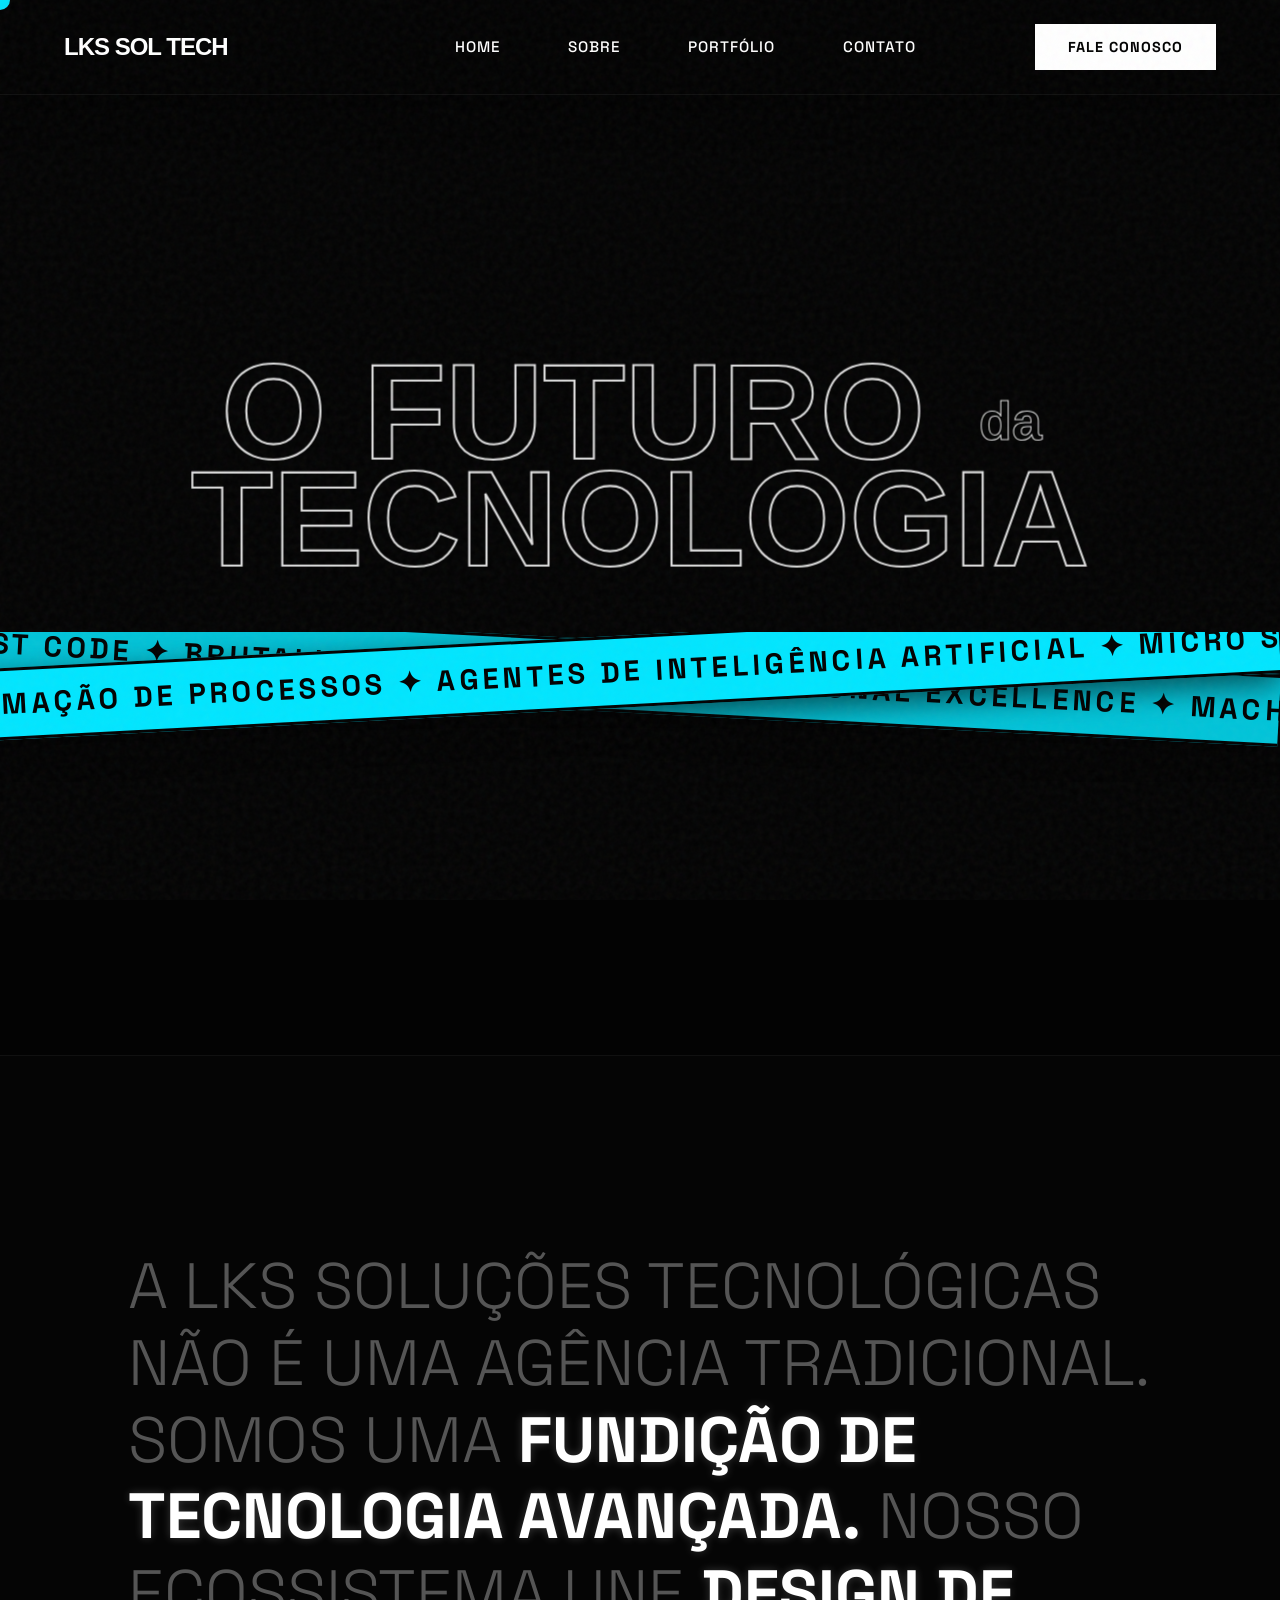
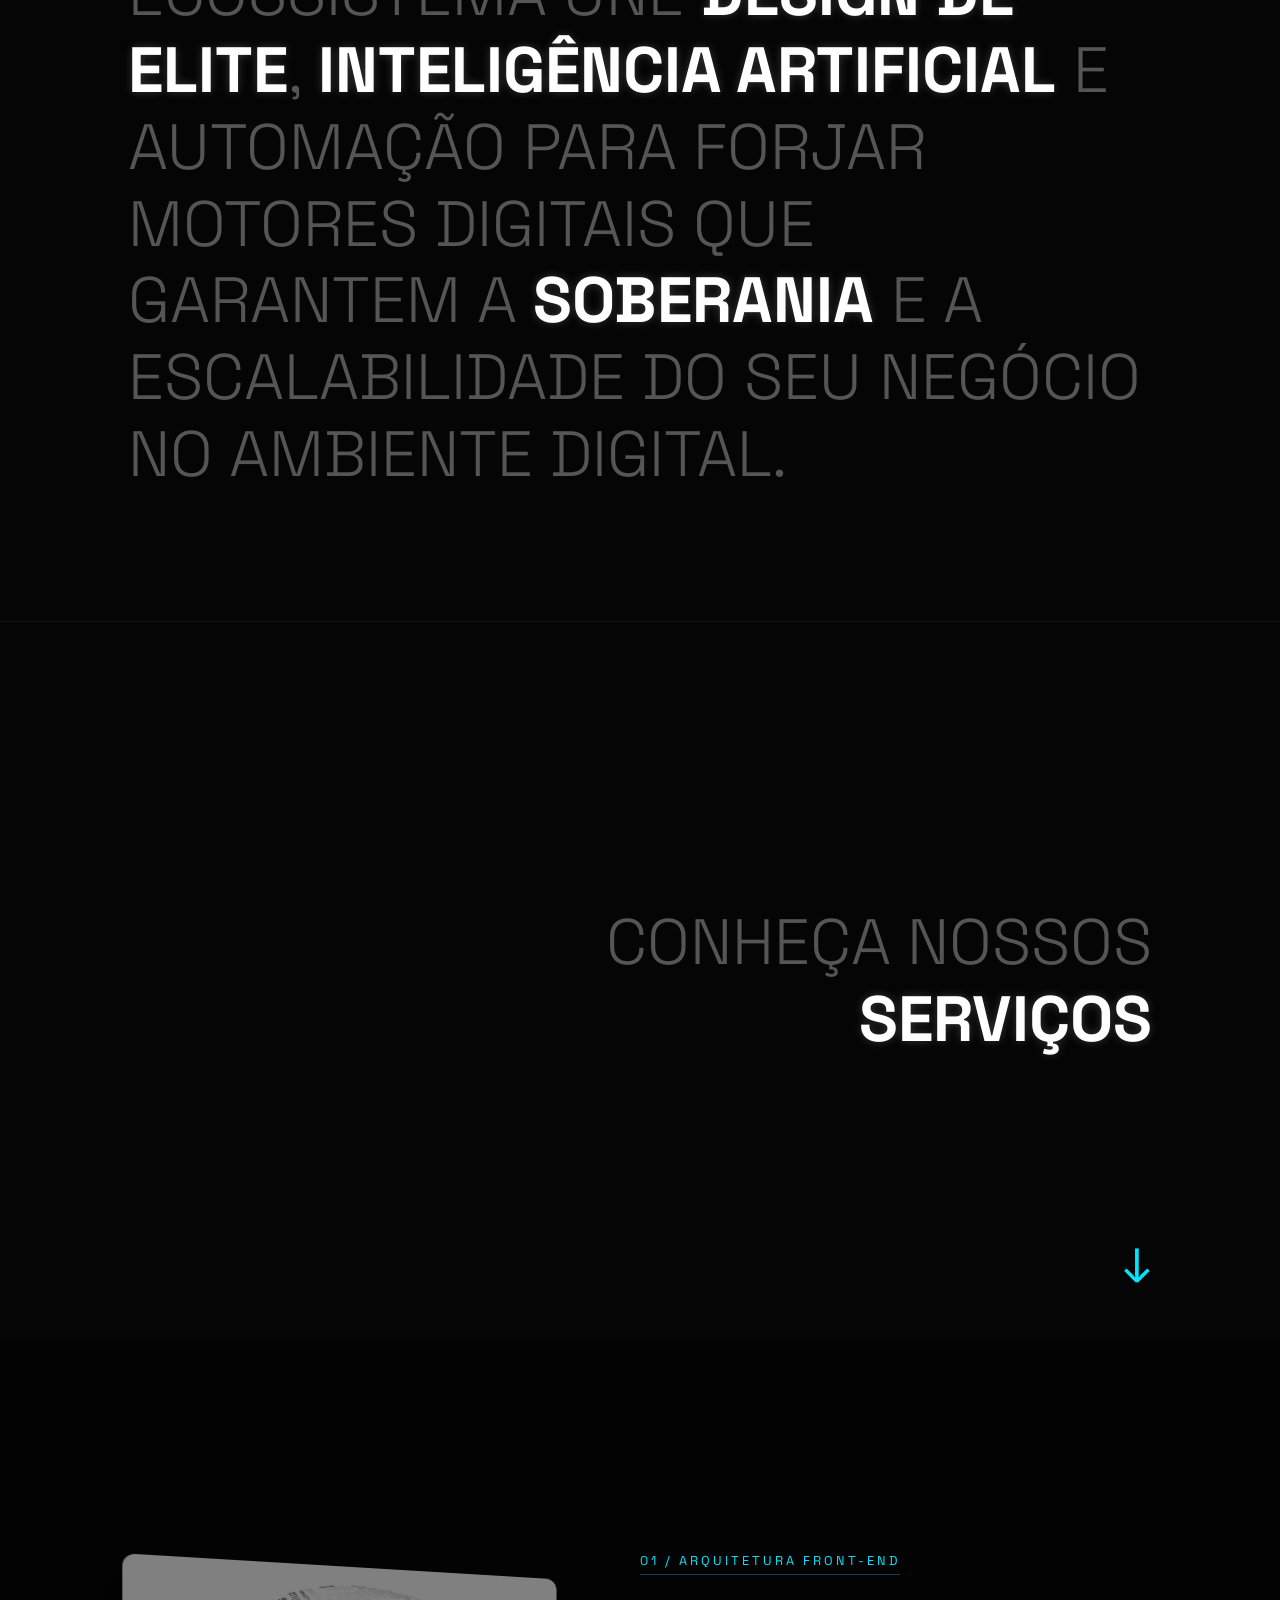
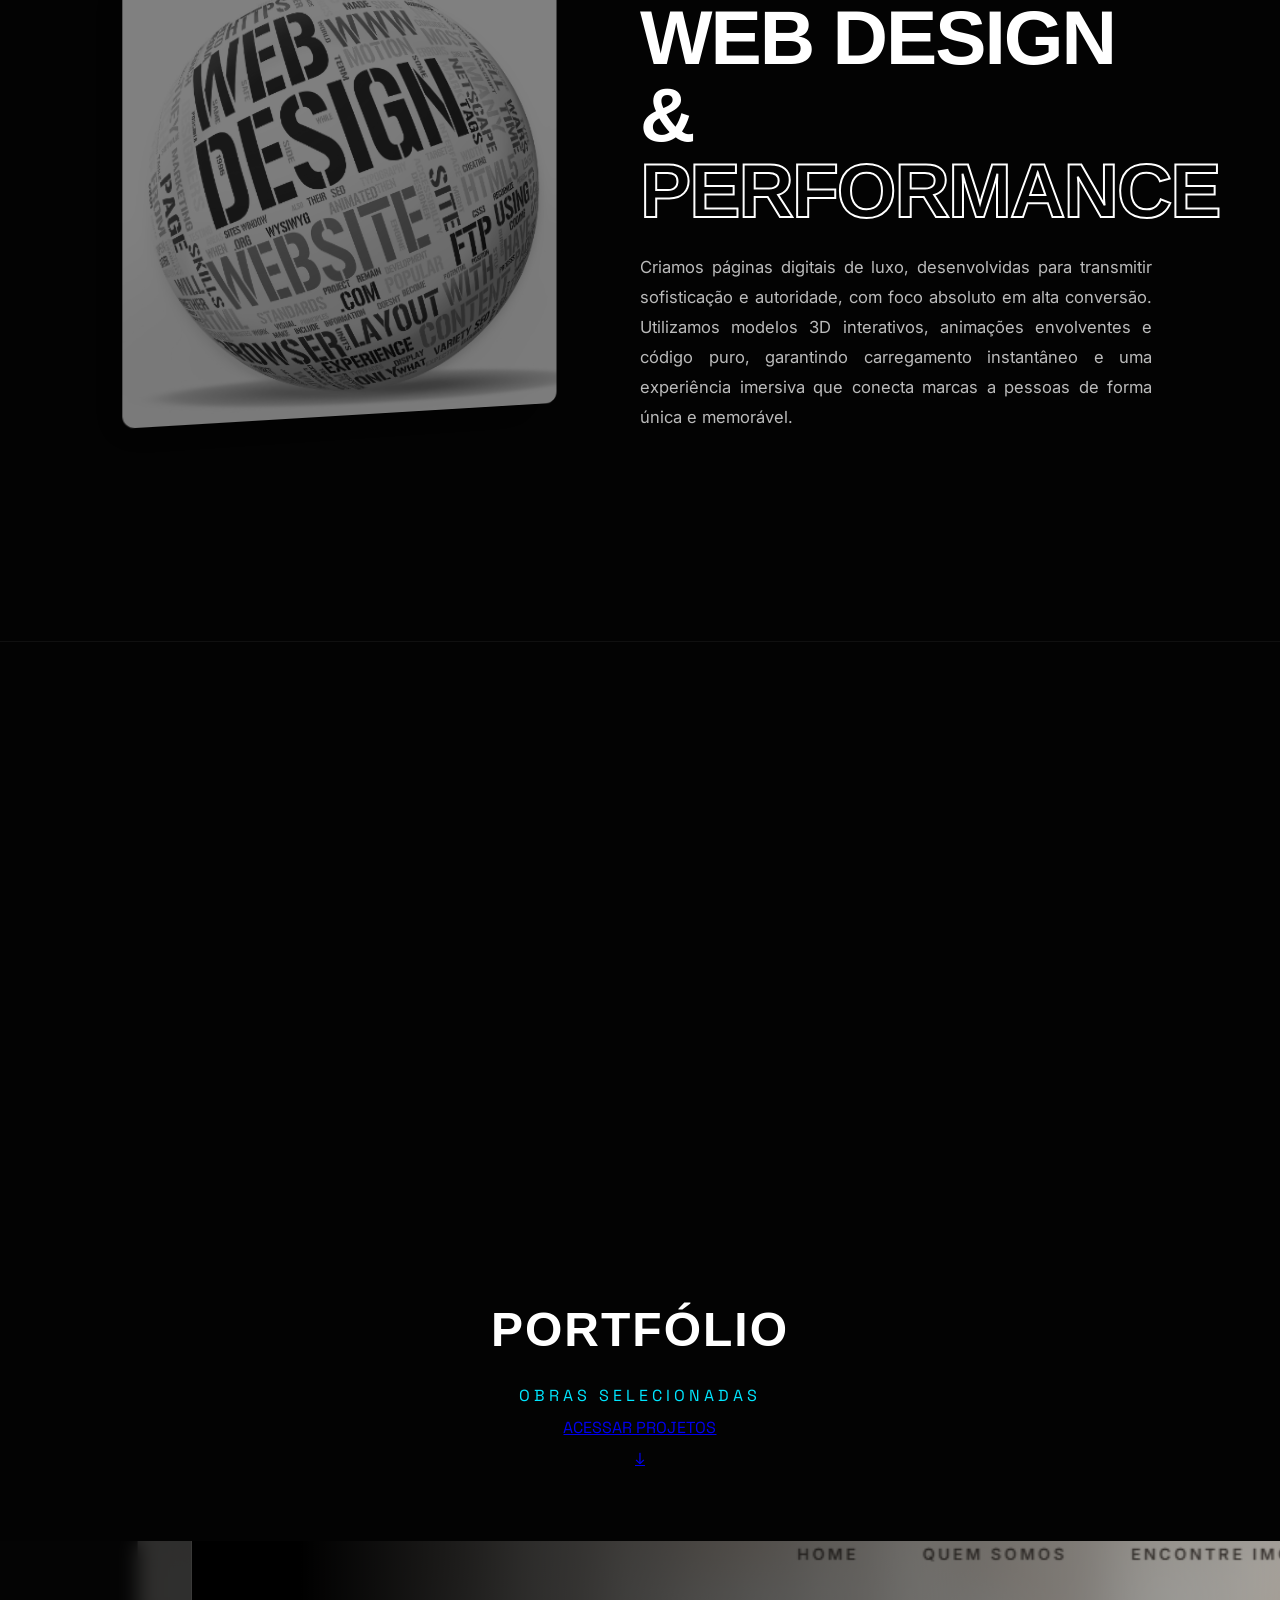
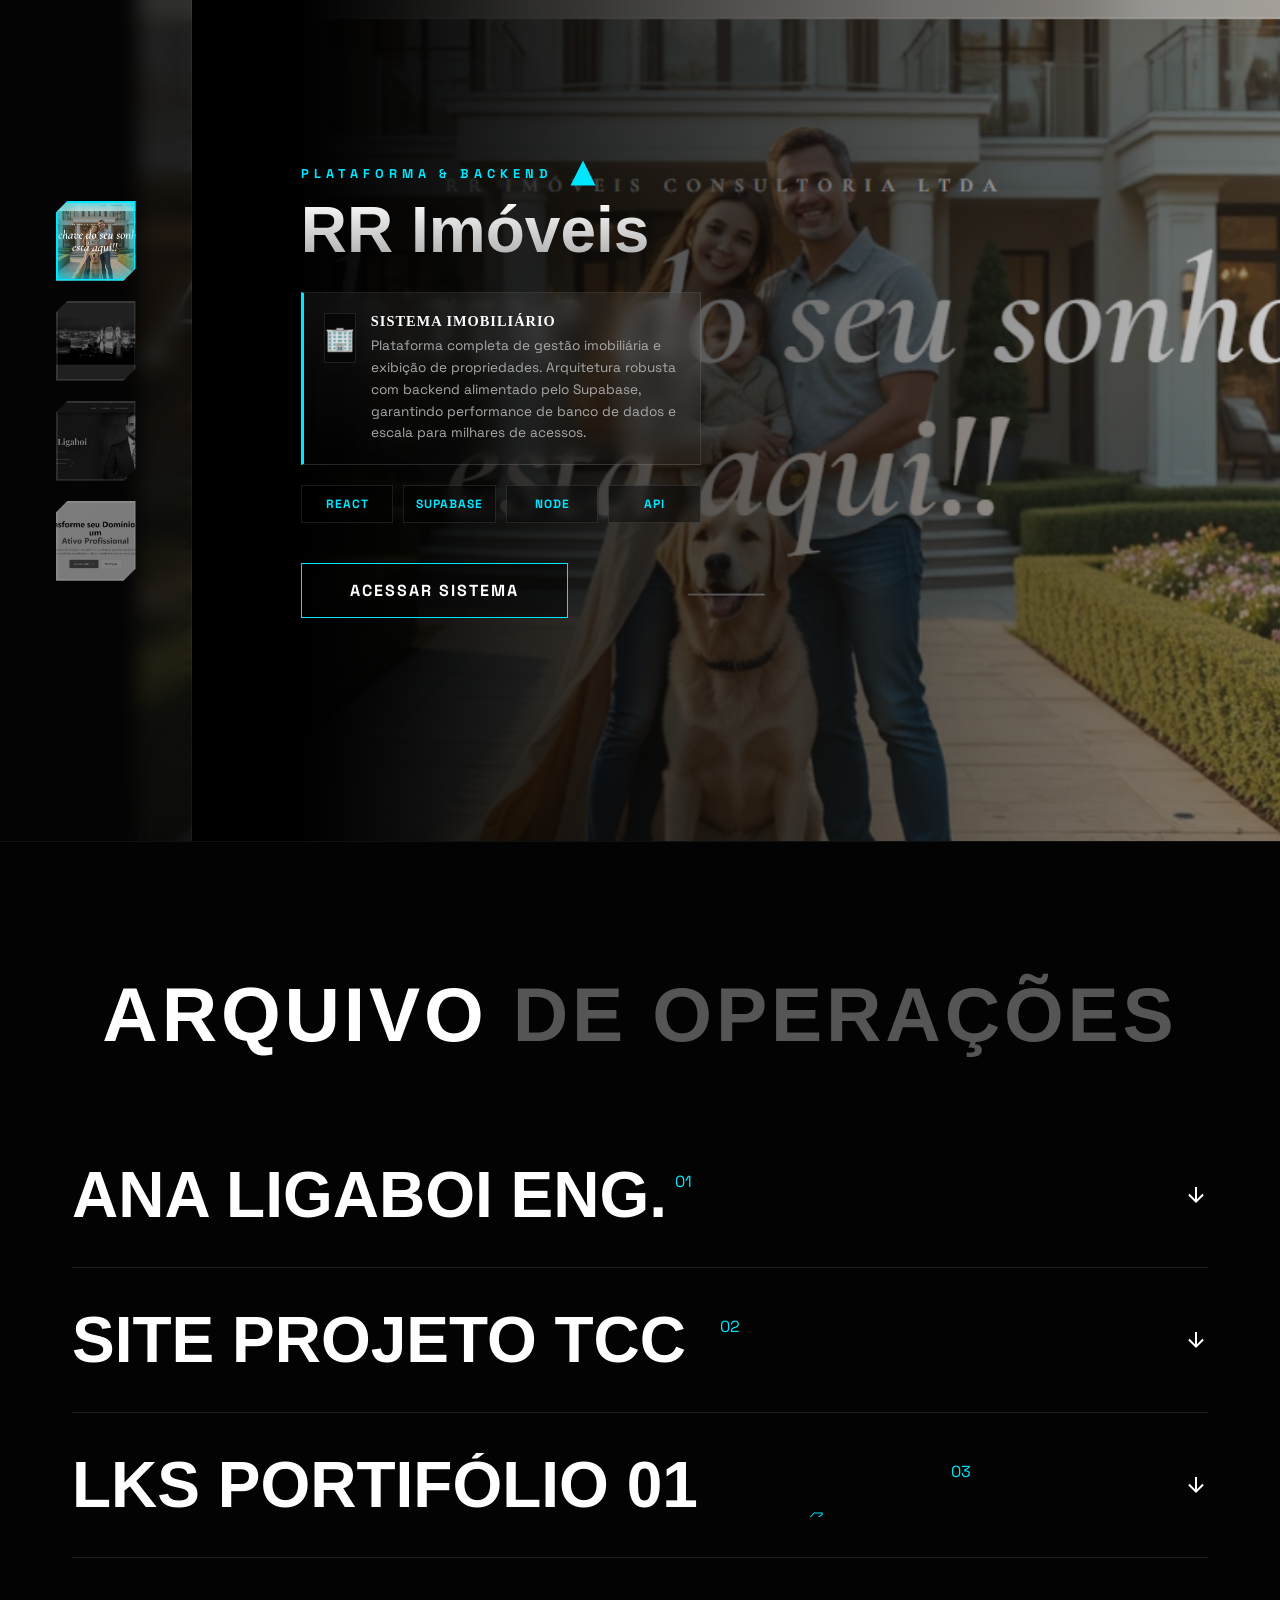
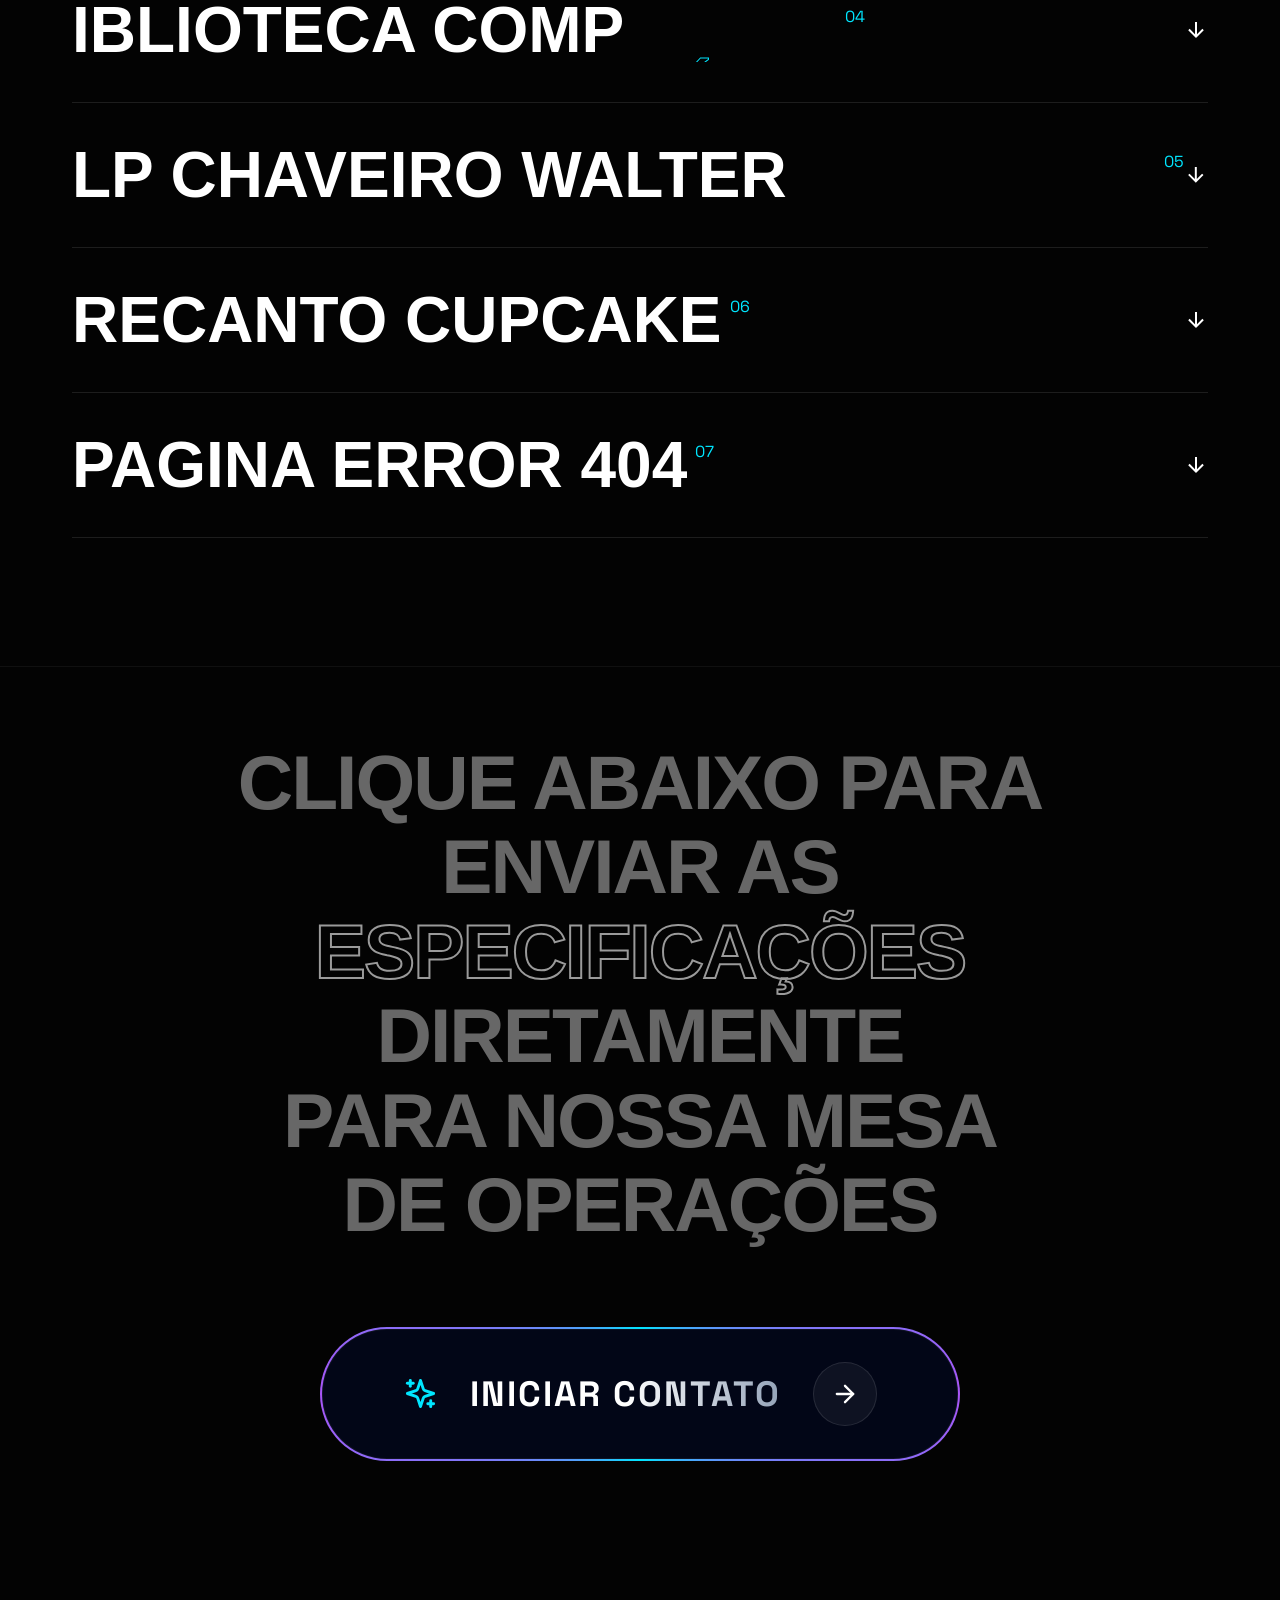
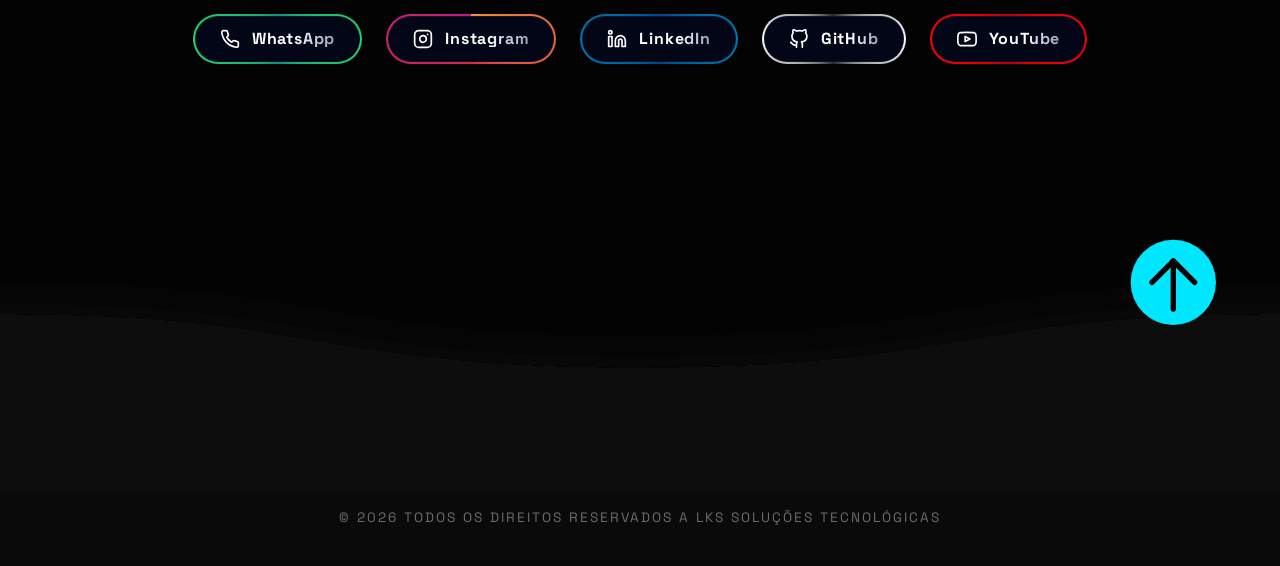
==== index.html @ 16ccd132 "Purificação do Motor Desktop: Foco 100% em Alta Performance" ====
<!DOCTYPE html>
<html lang="pt-BR">
<head>
    <meta charset="UTF-8">
    <meta name="viewport" content="width=device-width, initial-scale=1.0">
    <title>LKS Soluções Tecnológicas | Futuro da Tecnologia</title>
    
    <link rel="preconnect" href="https://fonts.googleapis.com">
    <link rel="preconnect" href="https://fonts.gstatic.com" crossorigin>
    <link href="https://fonts.googleapis.com/css2?family=Inter:wght@300;400;600&family=Space+Grotesk:wght@300;500;700&family=Syncopate:wght@700;800&display=swap" rel="stylesheet">
    
    <link rel="stylesheet" href="style.css">

    <script type="importmap">
    {
      "imports": {
        "three": "https://cdn.jsdelivr.net/npm/three@0.162.0/build/three.module.js",
        "three/addons/": "https://cdn.jsdelivr.net/npm/three@0.162.0/examples/jsm/"
      }
    }
    </script>


</head>
<body>

    <div class="noise"></div>
    <div id="cursor"></div>

    
    <nav class="brutal-nav">
        <a href="#" class="nav-logo magnetic" style="text-decoration: none;">LKS SOL TECH</a>
        <div class="menu-toggle"><span></span></div>
        
        <ul class="nav-menu">
            <li><a href="#" class="nav-link magnetic" data-text="HOME">HOME</a></li>
            
            <li><a href="#lks-gallery-container" class="nav-link magnetic" data-text="SOBRE">SOBRE</a></li>
            
            <li><a href="#portfolio-transition" class="nav-link magnetic" data-text="PORTFÓLIO">PORTFÓLIO</a></li>
            
            <li><a href="#contato-final" class="nav-link magnetic" data-text="CONTATO">CONTATO</a></li>
        </ul>
        
        <a href="#contato-final" class="cta-btn magnetic" style="text-decoration: none; display: inline-flex; align-items: center; justify-content: center;">
            <span>FALE CONOSCO</span>
        </a>
    </nav>

    <canvas id="neural-network-canvas"></canvas>

    <div id="scroll-content">
        
        <section class="hero">
            <div class="hero-title-container">
                <h1>
                    <div class="word">
                        <span class="char">O</span> <span class="char">F</span><span class="char">U</span><span class="char">T</span><span class="char">U</span><span class="char">R</span><span class="char">O</span>
                    </div>
                    
                    <div class="word da">da</div><br>
                    
                    <div class="word">
                        <span class="char">T</span><span class="char">E</span><span class="char">C</span><span class="char">N</span><span class="char">O</span><span class="char">L</span><span class="char">O</span><span class="char">G</span><span class="char">I</span><span class="char">A</span>
                    </div>
                </h1>
            </div>

            <div class="tape-system">
                
                <div class="tape-wrapper" id="tape-left-right">
                    <div class="tape-track track-left">
                        <span class="tape-text">✦ AUTOMAÇÃO DE PROCESSOS ✦ AGENTES DE INTELIGÊNCIA ARTIFICIAL ✦ MICRO SAAS ✦ WEB DESIGN DE ELITE </span>
                        <span class="tape-text">✦ AUTOMAÇÃO DE PROCESSOS ✦ AGENTES DE INTELIGÊNCIA ARTIFICIAL ✦ MICRO SAAS ✦ WEB DESIGN DE ELITE </span>
                        <span class="tape-text">✦ AUTOMAÇÃO DE PROCESSOS ✦ AGENTES DE INTELIGÊNCIA ARTIFICIAL ✦ MICRO SAAS ✦ WEB DESIGN DE ELITE </span>
                        <span class="tape-text">✦ AUTOMAÇÃO DE PROCESSOS ✦ AGENTES DE INTELIGÊNCIA ARTIFICIAL ✦ MICRO SAAS ✦ WEB DESIGN DE ELITE </span>
                    </div>
                </div>

                <div class="tape-wrapper" id="tape-right-left">
                    <div class="tape-track track-right">
                        <span class="tape-text">✦ PURIST CODE ✦ BRUTALIST ARCHITECTURE ✦ OPERATIONAL EXCELLENCE ✦ MACHINE LEARNING </span>
                        <span class="tape-text">✦ PURIST CODE ✦ BRUTALIST ARCHITECTURE ✦ OPERATIONAL EXCELLENCE ✦ MACHINE LEARNING </span>
                        <span class="tape-text">✦ PURIST CODE ✦ BRUTALIST ARCHITECTURE ✦ OPERATIONAL EXCELLENCE ✦ MACHINE LEARNING </span>
                        <span class="tape-text">✦ PURIST CODE ✦ BRUTALIST ARCHITECTURE ✦ OPERATIONAL EXCELLENCE ✦ MACHINE LEARNING </span>
                    </div>
                </div>
                
            </div>
        </section>

        <section class="section-dark manifesto-section">
            <p class="big-text">
                A LKS SOLUÇÕES TECNOLÓGICAS NÃO É UMA AGÊNCIA TRADICIONAL. SOMOS UMA <span>FUNDIÇÃO DE TECNOLOGIA AVANÇADA.</span> NOSSO ECOSSISTEMA UNE <span>DESIGN DE ELITE</span>, <span>INTELIGÊNCIA ARTIFICIAL</span> E AUTOMAÇÃO PARA FORJAR MOTORES DIGITAIS QUE GARANTEM A <span>SOBERANIA</span> E A ESCALABILIDADE DO SEU NEGÓCIO NO AMBIENTE DIGITAL.
            </p>
        </section>

        <section class="section-dark transition-section">
            <p class="big-text transition-text">
                CONHEÇA NOSSOS<br>
                <span>SERVIÇOS</span>
            </p>
            <div class="down-arrow-hint">↓</div>
        </section>
    </div>

    <main id="lks-gallery-container">
        <div class="gallery-track">

            <section class="gallery-slide">
                <div class="card card-type-01 magnetic">
                    <img src="assets/web designer.png" alt="Processos Automatizados" crossorigin="anonymous">
                </div>
                <div class="slide-text">
                    <span class="catalogue-number">01 / Arquitetura Front-end</span>
                    <h2 class="slide-title">Web Design & <br><span class="text-outline">Performance</span></h2>
                    <p class="slide-desc">Criamos páginas digitais de luxo, desenvolvidas para transmitir sofisticação e autoridade, com foco absoluto em alta conversão. Utilizamos modelos 3D interativos, animações envolventes e código puro, garantindo carregamento instantâneo e uma experiência imersiva que conecta marcas a pessoas de forma única e memorável.</p>
                </div>
            </section>

            <section class="gallery-slide">
                <div class="card card-type-01 magnetic">
                    <img src="assets/automação.png" alt="Agentes Inteligentes" crossorigin="anonymous">
                </div>
                <div class="slide-text">
                    <span class="catalogue-number">02 / Otimização de Fluxos</span>
                    <h2 class="slide-title">Automação de <br><span class="text-outline">Processos</span></h2>
                    <p class="slide-desc">Sua empresa rodando no piloto automático 24/7. Criamos fluxos de dados invisíveis que eliminam falhas humanas e reduzem custos operacionais drasticamente.</p>
                </div>
            </section>

            <section class="gallery-slide">
                <div class="card card-type-01 magnetic">
                    <img src="assets/agente ia.png" alt="SaaS & Data Visualization" crossorigin="anonymous">
                </div>
                <div class="slide-text">
                    <span class="catalogue-number">03 / Machine Learning</span>
                    <h2 class="slide-title">Agentes de <br><span class="text-highlight">I.A.</span></h2>
                    <p class="slide-desc">Mentes artificiais treinadas exclusivamente com seus dados. Sistemas capazes de realizar triagens complexas e tomar decisões cirúrgicas em frações de segundo.</p>
                </div>
            </section>

            <section class="gallery-slide">
                <div class="card card-type-01 magnetic">
                    <img src="assets/saas.png" alt="SaaS & Data Visualization" crossorigin="anonymous">
                </div>
                <div class="slide-text">
                    <span class="catalogue-number">04 / Engenharia de Produto</span>
                    <h2 class="slide-title">Micro <span class="text-outline">SaaS</span></h2>
                    <p class="slide-desc">Sua ideia transformada em um ativo escalável. Desenvolvemos softwares prontos para gerar receita recorrente e suportar milhares de usuários sem gargalos.</p>
                </div>
            </section>

            <section class="gallery-slide founder-slide">
                <div class="pokemon-card-stage">
                    <div class="pokemon-card" id="founder-card">
                        
                        <div class="card-face card-front frame-glass">
                            <div class="card-glare"></div>
                            
                            <div class="card-header">
                                <span class="card-type">BASIC / TRAINER</span>
                                <span class="card-hp">HP 999</span>
                            </div>
                            
                            <div class="card-image-wrapper">
                                <img src="assets/perfil.jpg" alt="André Lucas" class="founder-photo">
                            </div>
                            
                            <div class="card-body-front">
                                <h3>André Lucas</h3>
                                <h4 class="hightlight">CEO & FUNDADOR</h4>
                            </div>
                            
                            <div class="card-flip-hint">
                                <span>CLIQUE PARA REVELAR ATRIBUTOS ↻</span>
                            </div>
                        </div>

                        <div class="card-face card-back frame-glass">
                            <div class="card-glare"></div>
                            
                            <div class="card-inner-back">
                                <div class="card-header">
                                    <span class="card-type">STATISTICS OS</span>
                                </div>
                                
                                <h3 class="slide-title text-highlight" style="font-size: 2.5rem;">Atributos <br><span class="text-outline">Técnicos</span></h3>
                                
                                <div class="skills-grid">
                                    <div class="skill-item">
                                        <div class="skill-info"><span>Full-Stack Purista</span><span>MAX</span></div>
                                        <div class="progress-bar"><div class="progress-fill" style="width: 100%;"></div></div>
                                    </div>
                                    <div class="skill-item">
                                        <div class="skill-info"><span>🧠 I.A. Generativa</span><span>90%</span></div>
                                        <div class="progress-bar"><div class="progress-fill" style="width: 90%;"></div></div>
                                    </div>
                                    <div class="skill-item">
                                        <div class="skill-info"><span>SEO SEMANTIC</span><span>85%</span></div>
                                        <div class="progress-bar"><div class="progress-fill" style="width: 85%;"></div></div>
                                    </div>
                                    <div class="skill-item">
                                        <div class="skill-info"><span>⚙️ Automação (No-Code)</span><span>80%</span></div>
                                        <div class="progress-bar"><div class="progress-fill" style="width: 80%;"></div></div>
                                    </div>
                                    <div class="skill-item">
                                        <div class="skill-info"><span>Artificial intelligence</span><span>75%</span></div>
                                        <div class="progress-bar"><div class="progress-fill" style="width: 75%;"></div></div>
                                    </div>
                                    <div class="skill-item">
                                        <div class="skill-info"><span>Cybersecurity</span><span>70%</span></div>
                                        <div class="progress-bar"><div class="progress-fill" style="width: 70%;"></div></div>
                                    </div>
                                </div>

                                <div class="card-flavor-text">"A tecnologia é a forja onde moldamos o futuro dos negócios."</div>
                                
                                <div class="card-flip-hint">
                                    <span>CLIQUE PARA RETORNAR ↻</span>
                                </div>
                            </div>
                        </div>

                    </div>
                </div>
                
                <div class="slide-text">
                    <span class="catalogue-number">05 / Liderança Técnica</span>
                    <h2 class="slide-title">O Mestre da <br><span class="text-highlight">Forja</span></h2>
                    <p class="slide-desc">Inspecione os atributos do desenvolvedor chefe. Na LKS Soluções Tecnológicas, a arquitetura é forjada na intersecção entre o código puro, o design brutalista e a inteligência de máquina.</p>
                </div>
            </section>

        </div>
    </main>

    <section id="portfolio-transition">
        <div id="magic"></div>
        
        <div class="playground">
            <div class="bottomPosition">
                <h1 class="special">PORTFÓLIO <br><span class="minText">Obras Selecionadas</span></h1>
                
                <a href="#portfolio-section" class="scroll-hint-game magnetic">
                    <span>ACESSAR PROJETOS</span>
                    <span class="scroll-arrow" style="display: block; margin-top: 10px;">↓</span>
                </a>
            </div>
        </div>
    </section>

    <section id="portfolio-section" class="lks-portfolio-engine">
        
        <div class="portfolio-sidebar">
            <div class="nav-thumb active" data-target="0">
                <img src="assets/RR IMOBILIARIA LUXO.png" alt="RR Imóveis">
                <div class="thumb-border"></div>
            </div>
            <div class="nav-thumb" data-target="1">
                <img src="assets/helpdesk.png" alt="HelpDesk IA">
                <div class="thumb-border"></div>
            </div>
            <div class="nav-thumb" data-target="2">
                <img src="assets/Jukio Adv.png" alt="Dr. Julio Ligaboi">
                <div class="thumb-border"></div>
            </div>
            <div class="nav-thumb" data-target="3">
                <img src="assets/saas lovable.png" alt="Micro SaaS">
                <div class="thumb-border"></div>
            </div>
        </div>

        <div class="portfolio-main">
            
            <div class="portfolio-slide active" data-color="#00e6ff" data-index="0">
                <div class="slide-bg">
                    <img src="assets/RR IMOBILIARIA LUXO.png" alt="Background">
                    <div class="bg-overlay"></div>
                </div>
                
                <div class="slide-content">
                    <div class="project-header">
                        <h5>PLATAFORMA & BACKEND</h5>
                        <img src="data:image/svg+xml;utf8,<svg xmlns='http://www.w3.org/2000/svg' viewBox='0 0 24 24' fill='%2300e6ff'><path d='M12 2L2 22h20L12 2z'/></svg>" class="gl-icon" alt="icon"/>
                    </div>
                    
                    <h1 class="project-title">RR Imóveis</h1>
                    
                    <div class="tech-box">
                        <div class="tech-box-icon">
                            <span style="font-size: 24px;">🏢</span>
                        </div>
                        <div class="tech-box-content">
                            <h5>SISTEMA IMOBILIÁRIO</h5>
                            <p>Plataforma completa de gestão imobiliária e exibição de propriedades. Arquitetura robusta com backend alimentado pelo Supabase, garantindo performance de banco de dados e escala para milhares de acessos.</p>
                        </div>
                    </div>
                    
                    <div class="tech-stack-icons">
                        <div class="stack-item"><p>React</p></div>
                        <div class="stack-item"><p>Supabase</p></div>
                        <div class="stack-item"><p>Node</p></div>
                        <div class="stack-item"><p>API</p></div>
                    </div>
                    
                    <a href="#" class="view-project-btn magnetic"><span>ACESSAR SISTEMA</span></a>
                </div>
            </div>

            <div class="portfolio-slide" data-color="#ff00ff" data-index="1">
                <div class="slide-bg">
                    <img src="assets/helpdesk.png" alt="Background">
                    <div class="bg-overlay"></div>
                </div>
                
                <div class="slide-content">
                    <div class="project-header">
                        <h5>SISTEMA INTELIGENTE</h5>
                        <img src="data:image/svg+xml;utf8,<svg xmlns='http://www.w3.org/2000/svg' viewBox='0 0 24 24' fill='%23ff00ff'><rect width='18' height='18' x='3' y='3'/></svg>" class="gl-icon" alt="icon"/>
                    </div>
                    
                    <h1 class="project-title">TCC</h1>
                    
                    <div class="tech-box">
                        <div class="tech-box-icon">
                            <span style="font-size: 24px;">🧠</span>
                        </div>
                        <div class="tech-box-content">
                            <h5>AUTOMAÇÃO DE TRIAGEM</h5>
                            <p>Integração de um Agente de I.A. focado em atendimento de TI. O sistema realiza triagem automática, resolve problemas primários de usuários e, caso necessário, escala e abre chamados formatados para técnicos humanos.</p>
                        </div>
                    </div>
                    
                    <div class="tech-stack-icons">
                        <div class="stack-item"><p>MAUI</p></div>
                        <div class="stack-item"><p>BLAZOR</p></div>
                        <div class="stack-item"><p>WPF</p></div>
                        <div class="stack-item"><p>C#</p></div>
                    </div>
                    
                    <a href="https://github.com/LkSolucoesTec/PIM-HelpDesk-Grupo" target="_blank" class="view-project-btn magnetic"><span>VER REPOSITÓRIO</span></a>
                </div>
            </div>

            <div class="portfolio-slide" data-color="#EAA742" data-index="2">
                <div class="slide-bg">
                    <img src="assets/Jukio Adv.png" alt="Background">
                    <div class="bg-overlay"></div>
                </div>
                
                <div class="slide-content">
                    <div class="project-header">
                        <h5>WEB DESIGN DE AUTORIDADE</h5>
                        <img src="data:image/svg+xml;utf8,<svg xmlns='http://www.w3.org/2000/svg' viewBox='0 0 24 24' fill='%23EAA742'><polygon points='12,2 22,22 2,22'/></svg>" class="gl-icon" alt="icon"/>
                    </div>
                    
                    <h1 class="project-title">SITE</h1>
                    
                    <div class="tech-box">
                        <div class="tech-box-icon">
                            <span style="font-size: 24px;">⚖️</span>
                        </div>
                        <div class="tech-box-content">
                            <h5>DR. JULIO LIGABOI</h5>
                            <p>Desenvolvimento de presença digital premium para escritório de advocacia. Foco em arquitetura de informação clara, SEO técnico e design focado em transmitir confiança e alta autoridade jurídica.</p>
                        </div>
                    </div>
                    
                    <div class="tech-stack-icons">
                        <div class="stack-item"><p>HTML</p></div>
                        <div class="stack-item"><p>CSS</p></div>
                        <div class="stack-item"><p>JS</p></div>
                        <div class="stack-item"><p>SEO</p></div>
                    </div>
                    
                    <a href="https://www.ligaboiadvocacia.com.br/" target="_blank" class="view-project-btn magnetic"><span>ACESSAR SITE</span></a>
                </div>
            </div>

            <div class="portfolio-slide" data-color="#04BC49" data-index="3">
                <div class="slide-bg">
                    <img src="assets/saas lovable.png" alt="Background">
                    <div class="bg-overlay"></div>
                </div>
                
                <div class="slide-content">
                    <div class="project-header">
                        <h5>NO CODE</h5>
                        <img src="data:image/svg+xml;utf8,<svg xmlns='http://www.w3.org/2000/svg' viewBox='0 0 24 24' fill='%2304BC49'><circle cx='12' cy='12' r='10'/></svg>" class="gl-icon" alt="icon"/>
                    </div>
                    
                    <h1 class="project-title">Domain Pro</h1>
                    
                    <div class="tech-box">
                        <div class="tech-box-icon">
                            <span style="font-size: 24px;">⚡</span>
                        </div>
                        <div class="tech-box-content">
                            <h5>MICRO SAAS</h5>
                            <p>Solução ágil construída utilizando a arquitetura Lovable. O projeto valida a capacidade de transformar regras de negócio complexas em produtos de software entregáveis rapidamente com ferramentas no-code avançadas.</p>
                        </div>
                    </div>
                    
                    <div class="tech-stack-icons">
                        <div class="stack-item"><p>SaaS</p></div>
                        <div class="stack-item"><p>LowC</p></div>
                        <div class="stack-item"><p>UI</p></div>
                        <div class="stack-item"><p>Prod</p></div>
                    </div>
                    
                    <a href="https://domain-pro-easy.lovable.app/" target="_blank" class="view-project-btn magnetic"><span>ACESSAR SAAS</span></a>
                </div>
            </div>

        </div>
    </section>

    <section class="archive-section">
        <div class="archive-container">
            <div class="archive-header text-item">
                <h2>ARQUIVO <span class="text-muted">DE OPERAÇÕES</span></h2>
            </div>

            <div class="accordion">

                <div class="accordion-item">
                    <img src="assets/Ana andressa enngenharia.png" alt="Engenharia" class="service-hover-image" crossorigin="anonymous">
                    <div class="accordion-header">
                        <div class="title-wrapper">
                            <div class="service-title-item">
                                <h3 class="service-title">Ana Ligaboi Eng.</h3>
                                <h3 class="service-title alternate">Ana Ligaboi Eng.</h3>
                            </div>
                            <span class="service-number">01</span>
                        </div>
                        <div class="service-arrow">
                            <svg viewBox="0 0 24 24" fill="currentColor"><path d="M13.0001 16.1716L18.3641 10.8076L19.7783 12.2218L12.0001 20L4.22192 12.2218L5.63614 10.8076L11.0001 16.1716V4H13.0001V16.1716Z"></path></svg>
                        </div>
                    </div>
                    <div class="accordion-content">
                        <div class="accordion-inner">
                            <p>Landing page de alta conversão desenvolvida para o nicho de Engenharia Civil e Arquitetura. Foco em exibição de portfólio estrutural e captação de leads qualificados.</p>
                            <ul class="feature-list">
                                <li>✦ Web Design Responsivo</li>
                                <li>✦ Otimização de Performance</li>
                                <li>✦ UI/UX Corporativo</li>
                                <li>✦ Lead Generation</li>
                            </ul>
                            <a href="https://ana-ligaboi-engenheira.vercel.app/" target="_blank" class="view-project-btn magnetic" style="margin-top: 20px; font-size: 0.8rem; padding: 0.8rem 2rem;"><span>ACESSAR PROJETO</span></a>
                        </div>
                    </div>
                </div>

                <div class="accordion-item">
                    <img src="assets/PIM site.png" alt="Code" class="service-hover-image" crossorigin="anonymous">
                    <div class="accordion-header">
                        <div class="title-wrapper">
                            <div class="service-title-item">
                                <h3 class="service-title">SITE PROJETO TCC</h3>
                                <h3 class="service-title alternate">PIM HelpDesk site</h3>
                            </div>
                            <span class="service-number">02</span>
                        </div>
                        <div class="service-arrow">
                            <svg viewBox="0 0 24 24" fill="currentColor"><path d="M13.0001 16.1716L18.3641 10.8076L19.7783 12.2218L12.0001 20L4.22192 12.2218L5.63614 10.8076L11.0001 16.1716V4H13.0001V16.1716Z"></path></svg>
                        </div>
                    </div>
                    <div class="accordion-content">
                        <div class="accordion-inner">
                            <p>Site de apresentação do Projeto de Conclusão de Curso (ADS). Detalha a arquitetura, criação e impacto do sistema de HelpDesk integrado com I.A.</p>
                            <ul class="feature-list">
                                <li>✦ HTML - CSS - JAVASCRIPT</li>
                                <li>✦ Apresentação Acadêmica</li>
                                <li>✦ Arquitetura de Sistemas</li>
                            </ul>
                            <a href="https://pim-website-dusky.vercel.app/" target="_blank" class="view-project-btn magnetic" style="margin-top: 20px; font-size: 0.8rem; padding: 0.8rem 2rem;"><span>ACESSAR PROJETO</span></a>
                        </div>
                    </div>
                </div>

                <div class="accordion-item">
                    <img src="assets/portifolio antigo.png" alt="Matrix" class="service-hover-image" crossorigin="anonymous">
                    <div class="accordion-header">
                        <div class="title-wrapper">
                            <div class="service-title-item">
                                <h3 class="service-title">LKS Portifólio 01</h3>
                                <h3 class="service-title alternate">LKS Primeiro portifólio</h3>
                            </div>
                            <span class="service-number">03</span>
                        </div>
                        <div class="service-arrow">
                            <svg viewBox="0 0 24 24" fill="currentColor"><path d="M13.0001 16.1716L18.3641 10.8076L19.7783 12.2218L12.0001 20L4.22192 12.2218L5.63614 10.8076L11.0001 16.1716V4H13.0001V16.1716Z"></path></svg>
                        </div>
                    </div>
                    <div class="accordion-content">
                        <div class="accordion-inner">
                            <p>A primeira iteração da identidade digital da LKS. Um portfólio clássico que serviu como fundação para a evolução brutalista atual do nosso ecossistema.</p>
                            <ul class="feature-list">
                                <li>✦ Front-end Development</li>
                                <li>✦ Identidade Visual V1</li>
                            </ul>
                            <a href="https://lkssolucoestecnologicas.netlify.app/" target="_blank" class="view-project-btn magnetic" style="margin-top: 20px; font-size: 0.8rem; padding: 0.8rem 2rem;"><span>ACESSAR PROJETO</span></a>
                        </div>
                    </div>
                </div>

                <div class="accordion-item">
                    <img src="assets/biblioteca de componentes.png" alt="React" class="service-hover-image" crossorigin="anonymous">
                    <div class="accordion-header">
                        <div class="title-wrapper">
                            <div class="service-title-item">
                                <h3 class="service-title">iblioteca Comp</h3>
                                <h3 class="service-title alternate">React UI Repositório</h3>
                            </div>
                            <span class="service-number">04</span>
                        </div>
                        <div class="service-arrow">
                            <svg viewBox="0 0 24 24" fill="currentColor"><path d="M13.0001 16.1716L18.3641 10.8076L19.7783 12.2218L12.0001 20L4.22192 12.2218L5.63614 10.8076L11.0001 16.1716V4H13.0001V16.1716Z"></path></svg>
                        </div>
                    </div>
                    <div class="accordion-content">
                        <div class="accordion-inner">
                            <p>Uma biblioteca pessoal de componentes UI desenvolvida no início da jornada com React. Criada para armazenar trechos de código, CSS e lógicas reaproveitáveis.</p>
                            <ul class="feature-list">
                                <li>✦ React.js</li>
                                <li>✦ Componentização</li>
                                <li>✦ Gestão de Estado</li>
                                <li>✦ CSS Modules</li>
                            </ul>
                            <a href="https://bibliotecacompponentes.netlify.app/" target="_blank" class="view-project-btn magnetic" style="margin-top: 20px; font-size: 0.8rem; padding: 0.8rem 2rem;"><span>ACESSAR PROJETO</span></a>
                        </div>
                    </div>
                </div>

                <div class="accordion-item">
                    <img src="assets/chaveiro walter.png" alt="Keys" class="service-hover-image" crossorigin="anonymous">
                    <div class="accordion-header">
                        <div class="title-wrapper">
                            <div class="service-title-item">
                                <h3 class="service-title">LP Chaveiro Walter</h3>
                                <h3 class="service-title alternate">LandingPage Chaveiro Walter</h3>
                            </div>
                            <span class="service-number">05</span>
                        </div>
                        <div class="service-arrow">
                            <svg viewBox="0 0 24 24" fill="currentColor"><path d="M13.0001 16.1716L18.3641 10.8076L19.7783 12.2218L12.0001 20L4.22192 12.2218L5.63614 10.8076L11.0001 16.1716V4H13.0001V16.1716Z"></path></svg>
                        </div>
                    </div>
                    <div class="accordion-content">
                        <div class="accordion-inner">
                            <p>Presença digital ágil para negócio local em São Paulo. Focado em conversão rápida, SEO local e botões de chamada à ação diretos para emergências (WhatsApp).</p>
                            <ul class="feature-list">
                                <li>✦ SEO Local</li>
                                <li>✦ Fast Loading</li>
                                <li>✦ Mobile First</li>
                            </ul>
                            <a href="https://chaveirowaltersp.vercel.app/" target="_blank" class="view-project-btn magnetic" style="margin-top: 20px; font-size: 0.8rem; padding: 0.8rem 2rem;"><span>ACESSAR PROJETO</span></a>
                        </div>
                    </div>
                </div>

                <div class="accordion-item">
                    <img src="assets/cupckake.png" alt="Cupcake" class="service-hover-image" crossorigin="anonymous">
                    <div class="accordion-header">
                        <div class="title-wrapper">
                            <div class="service-title-item">
                                <h3 class="service-title">Recanto Cupcake</h3>
                                <h3 class="service-title alternate">Recanto Cupcake</h3>
                            </div>
                            <span class="service-number">06</span>
                        </div>
                        <div class="service-arrow">
                            <svg viewBox="0 0 24 24" fill="currentColor"><path d="M13.0001 16.1716L18.3641 10.8076L19.7783 12.2218L12.0001 20L4.22192 12.2218L5.63614 10.8076L11.0001 16.1716V4H13.0001V16.1716Z"></path></svg>
                        </div>
                    </div>
                    <div class="accordion-content">
                        <div class="accordion-inner">
                            <p>Vitrine digital imersiva para confeitaria. Destaque para a integração de vídeo background de alta qualidade (Hero Video) para despertar desejo imediato no consumidor.</p>
                            <ul class="feature-list">
                                <li>✦ Video Backgrounds</li>
                                <li>✦ Vitrine de Produtos</li>
                                <li>✦ UI/UX Gastronomia</li>
                            </ul>
                            <a href="https://recantodocupcake.netlify.app/" target="_blank" class="view-project-btn magnetic" style="margin-top: 20px; font-size: 0.8rem; padding: 0.8rem 2rem;"><span>ACESSAR PROJETO</span></a>
                        </div>
                    </div>
                </div>

                <div class="accordion-item">
                    <img src="assets/pag oficial.png" alt="Gamer" class="service-hover-image" crossorigin="anonymous">
                    <div class="accordion-header">
                        <div class="title-wrapper">
                            <div class="service-title-item">
                                <h3 class="service-title">Pagina Error 404</h3>
                                <h3 class="service-title alternate">RPG Error 404</h3>
                            </div>
                            <span class="service-number">07</span>
                        </div>
                        <div class="service-arrow">
                            <svg viewBox="0 0 24 24" fill="currentColor"><path d="M13.0001 16.1716L18.3641 10.8076L19.7783 12.2218L12.0001 20L4.22192 12.2218L5.63614 10.8076L11.0001 16.1716V4H13.0001V16.1716Z"></path></svg>
                        </div>
                    </div>
                    <div class="accordion-content">
                        <div class="accordion-inner">
                            <p>Experiência gamificada de página de erro (404 Not Found) inspirada em interfaces de RPG clássico. Uma demonstração de criatividade em UX para transformar frustração em engajamento.</p>
                            <ul class="feature-list">
                                <li>✦ Gamificação UI</li>
                                <li>✦ Interatividade JS</li>
                                <li>✦ Design Criativo</li>
                            </ul>
                            <a href="https://errorpg.netlify.app/" target="_blank" class="view-project-btn magnetic" style="margin-top: 20px; font-size: 0.8rem; padding: 0.8rem 2rem;"><span>ACESSAR PROJETO</span></a>
                        </div>
                    </div>
                </div>

            </div>
        </div>
    </section>

    <section id="contato-final" class="final-cta-section">
        
        <div class="cta-text-wrapper">
            <h2 class="massive-text text-muted">CLIQUE ABAIXO PARA</h2>
            <h2 class="massive-text text-muted">ENVIAR AS</h2>
            <h2 class="massive-text text-outline">ESPECIFICAÇÕES</h2>
            <h2 class="massive-text text-muted">DIRETAMENTE</h2>
            <h2 class="massive-text text-muted">PARA NOSSA MESA</h2>
            <h2 class="massive-text text-muted">DE OPERAÇÕES</h2>
            
            <a href="mailto:lkssoltech@gmail.com?subject=Iniciando%20Projeto%20-%20LKS%20Foundry" id="lks-modern-btn" class="modern-btn-group magnetic">
                
                <div class="modern-aura-glow"></div>

                <div class="modern-border-wrap">
                    <div class="modern-border-spin"></div>
                </div>

                <div class="modern-btn-inner">
                    <svg xmlns="http://www.w3.org/2000/svg" width="22" height="22" viewBox="0 0 24 24" fill="none" stroke="currentColor" stroke-width="2" stroke-linecap="round" stroke-linejoin="round" class="modern-sparkle">
                        <path d="m12 3-1.912 5.813a2 2 0 0 1-1.275 1.275L3 12l5.813 1.912a2 2 0 0 1 1.275 1.275L12 21l1.912-5.813a2 2 0 0 1 1.275-1.275L21 12l-5.813-1.912a2 2 0 0 1-1.275-1.275L12 3Z"/>
                        <path d="M5 3v4"/><path d="M19 17v4"/><path d="M3 5h4"/><path d="M17 19h4"/>
                    </svg>
                    
                    <span class="modern-text">INICIAR CONTATO</span>

                    <div class="modern-arrow-box">
                        <svg xmlns="http://www.w3.org/2000/svg" width="16" height="16" viewBox="0 0 24 24" fill="none" stroke="currentColor" stroke-width="2" stroke-linecap="round" stroke-linejoin="round" class="modern-arrow">
                            <path d="M5 12h14"/><path d="m12 5 7 7-7 7"/>
                        </svg>
                    </div>
                </div>

                <div class="modern-internal-glow"></div>
            </a>
            
        </div>
    </section>

    <section id="redes-sociais" class="social-cta-section">
        <div class="social-container">
            
            <a href="https://wa.me/5511961608885?"_blank" class="modern-btn-group social-btn whats magnetic">
                <div class="modern-aura-glow"></div>
                <div class="modern-border-wrap">
                    <div class="modern-border-spin"></div>
                </div>
                <div class="modern-btn-inner social-inner">
                    <svg xmlns="http://www.w3.org/2000/svg" width="20" height="20" viewBox="0 0 24 24" fill="none" stroke="currentColor" stroke-width="2" stroke-linecap="round" stroke-linejoin="round" class="modern-sparkle">
                        <path d="M22 16.92v3a2 2 0 0 1-2.18 2 19.79 19.79 0 0 1-8.63-3.07 19.5 19.5 0 0 1-6-6 19.79 19.79 0 0 1-3.07-8.67A2 2 0 0 1 4.11 2h3a2 2 0 0 1 2 1.72 12.84 12.84 0 0 0 .7 2.81 2 2 0 0 1-.45 2.11L8.09 9.91a16 16 0 0 0 6 6l1.27-1.27a2 2 0 0 1 2.11-.45 12.84 12.84 0 0 0 2.81.7A2 2 0 0 1 22 16.92z"/>
                    </svg>
                    <span class="modern-text social-text">WhatsApp</span>
                </div>
                <div class="modern-internal-glow"></div>
            </a>

            <a href="https://www.instagram.com/lkstecnologia/" target="_blank" class="modern-btn-group social-btn insta magnetic">
                <div class="modern-aura-glow"></div>
                <div class="modern-border-wrap">
                    <div class="modern-border-spin"></div>
                </div>
                <div class="modern-btn-inner social-inner">
                    <svg xmlns="http://www.w3.org/2000/svg" width="20" height="20" viewBox="0 0 24 24" fill="none" stroke="currentColor" stroke-width="2" stroke-linecap="round" stroke-linejoin="round" class="modern-sparkle">
                        <rect x="2" y="2" width="20" height="20" rx="5" ry="5"/><path d="M16 11.37A4 4 0 1 1 12.63 8 4 4 0 0 1 16 11.37z"/><line x1="17.5" y1="6.5" x2="17.51" y2="6.5"/>
                    </svg>
                    <span class="modern-text social-text">Instagram</span>
                </div>
                <div class="modern-internal-glow"></div>
            </a>

            <a href="https://www.linkedin.com/in/andrelkstech/" target="_blank" class="modern-btn-group social-btn linkedin magnetic">
                <div class="modern-aura-glow"></div>
                <div class="modern-border-wrap">
                    <div class="modern-border-spin"></div>
                </div>
                <div class="modern-btn-inner social-inner">
                    <svg xmlns="http://www.w3.org/2000/svg" width="20" height="20" viewBox="0 0 24 24" fill="none" stroke="currentColor" stroke-width="2" stroke-linecap="round" stroke-linejoin="round" class="modern-sparkle">
                        <path d="M16 8a6 6 0 0 1 6 6v7h-4v-7a2 2 0 0 0-2-2 2 2 0 0 0-2 2v7h-4v-7a6 6 0 0 1 6-6z"/><rect x="2" y="9" width="4" height="12"/><circle cx="4" cy="4" r="2"/>
                    </svg>
                    <span class="modern-text social-text">LinkedIn</span>
                </div>
                <div class="modern-internal-glow"></div>
            </a>

            <a href="https://github.com/LkSolucoesTec?tab=repositories" target="_blank" class="modern-btn-group social-btn github magnetic">
                <div class="modern-aura-glow"></div>
                <div class="modern-border-wrap">
                    <div class="modern-border-spin"></div>
                </div>
                <div class="modern-btn-inner social-inner">
                    <svg xmlns="http://www.w3.org/2000/svg" width="20" height="20" viewBox="0 0 24 24" fill="none" stroke="currentColor" stroke-width="2" stroke-linecap="round" stroke-linejoin="round" class="modern-sparkle">
                        <path d="M9 19c-5 1.5-5-2.5-7-3m14 6v-3.87a3.37 3.37 0 0 0-.94-2.61c3.14-.35 6.44-1.54 6.44-7A5.44 5.44 0 0 0 20 4.77 5.07 5.07 0 0 0 19.91 1S18.73.65 16 2.48a13.38 13.38 0 0 0-7 0C6.27.65 5.09 1 5.09 1A5.07 5.07 0 0 0 5 4.77a5.44 5.44 0 0 0-1.5 3.78c0 5.42 3.3 6.61 6.44 7A3.37 3.37 0 0 0 9 18.13V22"/>
                    </svg>
                    <span class="modern-text social-text">GitHub</span>
                </div>
                <div class="modern-internal-glow"></div>
            </a>

            <a href="https://www.youtube.com/@lkssoltech" target="_blank" class="modern-btn-group social-btn youtube magnetic">
                <div class="modern-aura-glow"></div>
                <div class="modern-border-wrap">
                    <div class="modern-border-spin"></div>
                </div>
                <div class="modern-btn-inner social-inner">
                    <svg xmlns="http://www.w3.org/2000/svg" width="20" height="20" viewBox="0 0 24 24" fill="none" stroke="currentColor" stroke-width="2" stroke-linecap="round" stroke-linejoin="round" class="modern-sparkle">
                        <path d="M22.54 6.42a2.78 2.78 0 0 0-1.94-2C18.88 4 12 4 12 4s-6.88 0-8.6.42a2.78 2.78 0 0 0-1.94 2C1 8.14 1 12 1 12s0 3.86.46 5.58a2.78 2.78 0 0 0 1.94 2c1.72.42 8.6.42 8.6.42s6.88 0 8.6-.42a2.78 2.78 0 0 0 1.94-2C23 15.86 23 12 23 12s0-3.86-.46-5.58z"/><polygon points="9.75 15.02 15.5 12 9.75 8.98 9.75 15.02"/>
                    </svg>
                    <span class="modern-text social-text">YouTube</span>
                </div>
                <div class="modern-internal-glow"></div>
            </a>

        </div>
    </section>

    <footer class="lks-footer">
        <svg viewBox="0 0 120 28" class="wave-svg">
            <defs> 
                <filter id="goo">
                    <feGaussianBlur in="SourceGraphic" stdDeviation="2" result="blur" />
                    <feColorMatrix in="blur" mode="matrix" values="
                         1 0 0 0 0  
                         0 1 0 0 0  
                         0 0 1 0 0  
                         0 0 0 13 -9" result="goo" />
                    <feBlend in="SourceGraphic" in2="goo" />
                </filter>
                <path id="wave" d="M 0,10 C 30,10 30,15 60,15 90,15 90,10 120,10 150,10 150,15 180,15 210,15 210,10 240,10 v 28 h -240 z" />
            </defs> 

            <use id="wave3" class="wave" href="#wave" x="0" y="-2" ></use> 
            <use id="wave2" class="wave" href="#wave" x="0" y="0" ></use>
            
            <g class="gooeff">
                <circle class="drop drop1" cx="20" cy="2" r="1.8" />
                <circle class="drop drop2" cx="25" cy="2.5" r="1.5" />
                <circle class="drop drop3" cx="16" cy="2.8" r="1.2" />
                <use id="wave1" class="wave" href="#wave" x="0" y="1" />
            </g>
            
            <g class="topball magnetic" onclick="window.scrollTo({top: 0, behavior: 'smooth'});">
                <circle class="ball" cx="110" cy="8" r="4" stroke="none" stroke-width="0" fill="#00e6ff" />
                <g class="arrow">
                    <polyline points="108,8 110,6 112,8" fill="none" />
                    <polyline points="110,6 110,10.5" fill="none" />
                </g>
            </g>
        </svg>

        <div class="footer-text">
            © 2026 TODOS OS DIREITOS RESERVADOS A LKS SOLUÇÕES TECNOLÓGICAS
        </div>
    </footer>

</body>

    <script src="https://cdnjs.cloudflare.com/ajax/libs/gsap/3.12.2/gsap.min.js"></script>
    <script src="https://cdnjs.cloudflare.com/ajax/libs/gsap/3.12.2/ScrollTrigger.min.js"></script>
    <script src="main.js"></script>
    <script type="module" src="particle-text.js"></script>
    
</body>

</html>

   
    <script src="https://cdnjs.cloudflare.com/ajax/libs/gsap/3.12.2/gsap.min.js"></script>
    <script src="https://cdnjs.cloudflare.com/ajax/libs/gsap/3.12.2/ScrollTrigger.min.js"></script>
    <script src="main.js"></script>
    <script type="module" src="particle-text.js"></script>
</body>
</html>
---- style.css ----
/* ========================================== */
/* LKS ELITE OS - TITANIUM BASE STYLES */
/* ========================================== */
:root {
    --bg: #030303; /* Fundo extremamente escuro */
    --fg: #e0e0e0; /* Texto base */
    --accent: #00e6ff; /* Ciano LKS */
    --secondary: #0a192f; /* Azul profundo LKS */
    --easing: cubic-bezier(0.165, 0.84, 0.44, 1);
}

* { 
    box-sizing: border-box; 
    margin: 0; 
    padding: 0; 
    cursor: none; /* Esconde o cursor padrão do Windows */
}

body, html {
    background-color: var(--bg);
    color: var(--fg);
    font-family: 'Space Grotesk', sans-serif;
    overflow-x: hidden;
    scroll-behavior: smooth; /* Faz a página deslizar ao invés de pular no clique */
}

/* Tipografia Mestre */
.text-outline { color: transparent; -webkit-text-stroke: 1px #e0e0e0; }
.text-highlight { color: var(--accent); text-shadow: 0 0 15px rgba(0, 230, 255, 0.4); }

/* ========================================== */
/* OVERLAYS (Grão e Cursor Magnético) */
/* ========================================== */
.noise {
    position: fixed; top: 0; left: 0; width: 100%; height: 100%;
    pointer-events: none; z-index: 9998; opacity: 0.05;
    background-image: url("data:image/svg+xml,%3Csvg viewBox='0 0 200 200' xmlns='http://www.w3.org/2000/svg'%3E%3Cfilter id='noiseFilter'%3E%3CfeTurbulence type='fractalNoise' baseFrequency='0.7' numOctaves='3' stitchTiles='stitch'/%3E%3C/filter%3E%3Crect width='100%25' height='100%25' filter='url(%23noiseFilter)'/%3E%3C/svg%3E");
}

#cursor {
    position: fixed; top: 0; left: 0; width: 20px; height: 20px;
    background: var(--accent); border-radius: 50%;
    pointer-events: none; mix-blend-mode: difference; z-index: 9999;
    transform: translate(-50%, -50%);
    transition: width 0.3s var(--easing), height 0.3s var(--easing), transform 0.05s linear;
}

#cursor.magnet {
    width: 90px; height: 90px; background: transparent;
    border: 1px solid var(--accent); backdrop-filter: blur(0px);
}

#cursor.magnet::after {
    content: ''; position: absolute; top: 50%; left: 50%; transform: translate(-50%, -50%);
    width: 10px; height: 10px; background: var(--accent); border-radius: 50%;
}

/* ========================================== */
/* NAVBAR BRUTALISTA */
/* ========================================== */
.brutal-nav {
    position: fixed; 
    top: 0; 
    left: 0; 
    width: 100vw !important; /* Força 100% da tela */
    max-width: 100% !important;
    padding: 1.5rem 4rem !important; /* Espaçamento elegante */
    display: flex; 
    justify-content: space-between; 
    align-items: center;
    z-index: 100;
    
    /* O Visual Sólido da Imagem (Gallery Mode Permanente) */
    background: rgba(3, 3, 3, 0.95) !important; /* Fundo quase preto (Vantablack) */
    backdrop-filter: blur(10px); /* Leve desfoque para o que passar atrás */
    border-radius: 0 !important; /* Sem cantos arredondados */
    border: none !important;
    border-bottom: 1px solid rgba(255,255,255,0.05) !important; /* Linha sutil embaixo */
    box-shadow: 0 10px 30px rgba(0,0,0,0.9) !important;
    
    transform: none !important; /* Desliga qualquer 3D */
    transition: none !important; /* Desliga transições mutantes */
}

.brutal-nav.gallery-mode {
    width: 100vw !important;
    max-width: 100% !important;
    top: 0 !important;
    left: 0 !important;
    transform: none !important;
    border-radius: 0 !important;
    background: #030303 !important; /* Vantablack */
    border: none !important;
    border-bottom: 1px solid rgba(255,255,255,0.05) !important;
    padding: 1.5rem 4rem !important;
    box-shadow: 0 10px 30px rgba(0,0,0,0.9) !important;
}


.nav-logo { font-family: 'Syncopate', sans-serif; font-weight: 800; font-size: 1.5rem; letter-spacing: -1px; color: #fff; position: relative; }
.nav-logo:hover { animation: glitch-anim 0.3s infinite; }
.nav-logo::before, .nav-logo::after { content: "LKS SOL TECH"; position: absolute; top: 0; left: 0; width: 100%; height: 100%; background: var(--bg); opacity: 0.8; display: none; }
.nav-logo:hover::before, .nav-logo:hover::after { display: block; }
.nav-logo:hover::before { color: var(--secondary); z-index: -1; transform: translate(-2px, -2px); clip-path: polygon(0 0, 100% 0, 100% 45%, 0 45%); animation: glitch-anim-2 0.5s infinite linear alternate-reverse; }
.nav-logo:hover::after { color: var(--accent); z-index: -2; transform: translate(2px, 2px); clip-path: polygon(0 55%, 100% 55%, 100% 100%, 0 100%); animation: glitch-anim-2 0.5s infinite linear alternate-reverse; }

@keyframes glitch-anim { 0%, 100% { transform: translate(0); } 20% { transform: translate(-2px, 2px); } 40% { transform: translate(-2px, -2px); } 60% { transform: translate(2px, 2px); } 80% { transform: translate(2px, -2px); } }

.nav-menu { display: flex; gap: 3rem; list-style: none; align-items: center; }
.nav-link { position: relative; font-weight: 500; font-size: 0.95rem; text-decoration: none; color: #fff; text-transform: uppercase; letter-spacing: 1px; padding: 10px; }
.nav-link::before { content: '>'; position: absolute; left: -10px; opacity: 0; transition: all 0.2s; color: var(--accent); }
.nav-link:hover::before { opacity: 1; left: 0; }
.nav-link:hover { padding-left: 15px; }

.cta-btn {
    position: relative; padding: 0.8rem 2rem; background: #fff; color: #000;
    font-weight: 700; border: 1px solid transparent; text-transform: uppercase;
    font-family: 'Space Grotesk'; font-size: 0.9rem; letter-spacing: 1px;
    overflow: hidden; transition: all 0.3s;
}
.cta-btn::after { content: ''; position: absolute; top: 0; left: 0; width: 100%; height: 100%; background: var(--accent); transform: translateX(-101%); transition: transform 0.4s cubic-bezier(0.7, 0, 0.3, 1); z-index: 1; }
.cta-btn span { position: relative; z-index: 2; transition: color 0.3s; }
.cta-btn:hover span { color: #000; }
.cta-btn:hover::after { transform: translateX(0); }

/* ========================================== */
/* HERO E TRANSIÇÕES */
/* ========================================== */

#scroll-content { will-change: transform; z-index: 2; position: relative; pointer-events: none;}
#scroll-content * { pointer-events: auto; }

.hero { height: 100vh; display: flex; flex-direction: column; justify-content: center; align-items: center; position: relative; text-align: center; overflow: hidden; }
.hero-title-container { perspective: 1000px; transform-style: preserve-3d; }

.hero h1 { 
    font-family: 'Syncopate', sans-serif; 
    font-size: 10vw; 
    line-height: 0.8; 
    text-transform: uppercase; 
    font-weight: 800; 
    color: transparent; 
    -webkit-text-stroke: 2px var(--fg); 
    position: relative; 
    z-index: 10; 
    transform: translateZ(50px);
    
    /* A MÁGICA DA LUZ VOLTOU: Isso faz o cursor agir como uma lanterna */
    mix-blend-mode: color-dodge; 
}

.hero h1 .word { display: inline-block; }

/* A palavra 'da' isolada e intocável */
.hero h1 .word.da { 
    font-size: 4vw; 
    text-transform: lowercase; 
    -webkit-text-stroke: 1px var(--fg); 
    vertical-align: middle; 
    margin: 0 1rem; 
}

.hero h1 .char { 
    display: inline-block; 
    transition: color 0.3s, transform 0.3s, text-shadow 0.3s; 
}

/* Quando o mouse entra na área do título, as letras acendem */
.hero h1:hover .char { 
    color: var(--accent); 
    -webkit-text-stroke: 0px; 
    transform: translateZ(20px); 
    text-shadow: 0 0 30px rgba(0, 230, 255, 0.6); 
}

/* A FITA (TAPE) */
.tape-wrapper { position: absolute; bottom: 8vh; left: -10%; width: 120%; background: var(--accent); color: #000; transform: rotate(-2deg); padding: 10px 0; border-top: 3px solid #000; border-bottom: 3px solid #000; box-shadow: 0 10px 30px rgba(0, 230, 255, 0.2); }
.tape-text { font-family: 'Syncopate'; font-size: 1.8rem; font-weight: 800; white-space: nowrap; animation: tapeScroll 20s linear infinite; }
@keyframes tapeScroll { to { transform: translateX(-50%); } }

/* SEÇÕES ESCURAS (TEXTOS LKS) */
.section-dark { min-height: 80vh; background: #050505; display: flex; align-items: center; padding: 10vw; border-top: 1px solid #111; }
.manifesto-section { padding-top: 15vw; }
.transition-section { justify-content: flex-end; text-align: right; position: relative; }
.big-text { font-size: clamp(2rem, 5vw, 4rem); line-height: 1.2; font-weight: 300; color: #555; text-transform: uppercase; }
.big-text span { color: #fff; font-weight: 700; text-shadow: 0 0 10px rgba(255,255,255,0.2); }

.down-arrow-hint { position: absolute; bottom: 5vh; right: 10vw; font-size: 3rem; color: var(--accent); animation: bounce 2s infinite; }
@keyframes bounce { 0%, 100% { transform: translateY(0); } 50% { transform: translateY(20px); } }


/* ========================================== */
/* A GALERIA INFINITA (Scroll Horizontal LKS) */
/* ========================================== */
#lks-gallery-container { 
    width: 100vw; height: 100vh; position: relative; overflow: hidden; 
    pointer-events: none !important; /* Vaza o clique pra rede neural */
}

.gallery-track { 
    display: flex; 
    width: max-content; /* MÁGICA 1: Evita o buraco negro no fim da tela */
    height: 100%; 
    pointer-events: none; 
    flex-wrap: nowrap; /* MÁGICA 2: Proíbe a carta de cair pro footer */
}

.gallery-slide { 
    width: 100vw; height: 100vh; display: flex; align-items: center; justify-content: center; gap: 5vw; padding: 0 10vw; position: relative; pointer-events: none; 
    flex-shrink: 0; /* MÁGICA 3: Proíbe o navegador de esmagar o design */
}

.catalogue-number { font-family: 'Space Grotesk'; font-size: 0.8rem; text-transform: uppercase; letter-spacing: 3px; color: var(--accent); margin-bottom: 1.5rem; display: inline-block; border-bottom: 1px solid rgba(0, 230, 255, 0.3); padding-bottom: 5px; pointer-events: auto;}

/* ========================================== */
/* AS LETRAS GIGANTES E EFEITOS (RESTAURADOS) */
/* ========================================== */
.slide-title { 
    font-family: 'Syncopate', sans-serif; 
    font-size: clamp(3.5rem, 6vw, 7rem); /* Títulos GIGANTES */
    line-height: 1; 
    margin-bottom: 1.5rem; 
    font-weight: 800; 
    letter-spacing: -2px; 
    pointer-events: auto;
    text-transform: uppercase;
    color: #fff;
}

/* Efeito Vazado (Outline) */
.slide-title .text-outline { 
    color: transparent; 
    -webkit-text-stroke: 2px #fff; 
}

/* Efeito Neon Ciano */
.slide-title .text-highlight { 
    color: var(--accent); 
    text-shadow: 0 0 20px rgba(0, 230, 255, 0.6); 
}

.slide-desc { font-family: 'Inter', sans-serif; font-size: clamp(1rem, 1.3vw, 1.3rem); line-height: 1.8; color: #bbb; text-align: justify; pointer-events: auto;}

/* A largura do seu texto original mantida intacta */
.slide-text { width: 40vw; max-width: 600px; pointer-events: auto !important;}

/* ========================================== */
/* O QUADRADO DA IMAGEM */
/* ========================================== */
.card {
    width: 35vw; /* Mesma largura do seu visual antigo */
    max-width: 450px;
    aspect-ratio: 1 / 1; /* MÁGICA: Força o quadrado perfeito */
    border-radius: 12px;
    overflow: hidden;
    position: relative;
    box-shadow: -20px 20px 40px rgba(0,0,0,0.8);
    
    /* Mantive o SEU efeito 3D inclinado! */
    transform: perspective(1000px) rotateY(15deg); 
    transition: transform 0.5s ease, box-shadow 0.5s ease;
    
    pointer-events: auto !important; /* Para o hover funcionar */
    z-index: 2;
}

/* O Hover no Quadrado Inteiro (Gira pra frente) */
.gallery-slide:hover .card { 
    transform: perspective(1000px) rotateY(5deg) scale(1.02); 
}

/* A Imagem dentro do Quadrado */
.card img {
    width: 100%;
    height: 100%;
    object-fit: cover; /* Preenche o quadrado sem distorcer a foto */
    filter: grayscale(1) brightness(0.5); /* Modo Stealth / Apagado */
    transition: filter 0.5s ease, transform 0.5s ease;
}

/* O Efeito Hover na Imagem (Acende as cores e dá zoom in) */
.card:hover img {
    filter: grayscale(0) brightness(1); /* Traz a cor de volta */
    transform: scale(1.05); /* Zoom interno suave */
}


/* ========================================== */
/* CARTA POKÉMON HOLOGRÁFICA (O FUNDADOR) */
/* ========================================== */
.founder-slide { gap: 8vw; }

.pokemon-card-stage {
    perspective: 2000px;
    width: 25vw; min-width: 320px;
    height: 75vh; min-height: 500px;
    pointer-events: auto !important;
}

.pokemon-card {
    width: 100%; height: 100%; position: relative; transform-style: preserve-3d;
    transition: transform 0.6s cubic-bezier(0.7, 0, 0.3, 1);
    box-shadow: 0 20px 50px rgba(0,0,0,0.8); cursor: pointer;
}

.pokemon-card.flipped { transform: perspective(2000px) rotateY(180deg); }

.card-face {
    position: absolute; top: 0; left: 0; width: 100%; height: 100%;
    backface-visibility: hidden; overflow: hidden; border-radius: 20px;
}

.card-front { background: linear-gradient(to bottom, #111, #0a0a0a); padding: 20px; z-index: 1; }
.card-back { transform: rotateY(180deg); background: linear-gradient(to bottom, #0a0a0a, #1a1a1a); padding: 20px; z-index: 2; }

.card-glare {
    position: absolute; top: 0; left: 0; width: 100%; height: 100%;
    background: linear-gradient(105deg, transparent 20%, rgba(0, 230, 255, 0.4) 25%, rgba(255, 0, 255, 0.4) 45%, transparent 50%);
    mix-blend-mode: color-dodge; opacity: 0; transition: opacity 0.3s;
    z-index: 5; pointer-events: none;
}
.card-face:hover .card-glare { opacity: 1; }

/* FRENTE */
.card-header { display: flex; justify-content: space-between; align-items: center; margin-bottom: 10px; font-family: 'Syncopate'; font-size: 0.8rem; color: #fff; }
.card-hp { color: var(--accent); font-weight: 800; font-size: 1rem; }
.card-image-wrapper { width: 100%; height: 60%; border-radius: 5px; overflow: hidden; margin-bottom: 15px; }
.founder-photo { width: 100%; height: 100%; object-fit: cover; filter: grayscale(100%); transition: filter 0.5s ease; }
.card-face:hover .founder-photo { filter: grayscale(0%); }
.card-body-front { text-align: center; }
.card-body-front h3 { font-family: 'Syncopate'; font-size: 1.5rem; color: #fff; margin-bottom: 5px; }
.card-body-front h4 { font-family: 'Inter'; font-size: 0.8rem; color: var(--accent); text-transform: uppercase; font-weight: 400; }
.card-flip-hint { position: absolute; bottom: 10px; width: 100%; text-align: center; font-family: monospace; font-size: 0.7rem; color: rgba(255,255,255,0.4); pointer-events: none; }

/* VERSO (SKILLS) */
.card-inner-back { padding: 10px; display: flex; flex-direction: column; justify-content: space-between; height: 100%; }
.card-back h3 { font-size: 2.5rem; margin-bottom: 10px;}
.skills-grid { display: flex; flex-direction: column; gap: 10px; }
.skill-item { margin-bottom: 5px; }
.skill-info { display: flex; justify-content: space-between; color: #fff; font-size: 0.85rem; font-weight: 600; margin-bottom: 3px; }
.progress-bar { width: 100%; height: 6px; background: rgba(255,255,255,0.05); border-radius: 3px; overflow: hidden; }
.progress-fill { height: 100%; background: linear-gradient(90deg, var(--secondary), var(--accent)); transform-origin: left; transform: scaleX(0); }
.pokemon-card.flipped .progress-fill { animation: fill-bar 0.8s cubic-bezier(0.7, 0, 0.3, 1) forwards 0.3s; }
@keyframes fill-bar { to { transform: scaleX(1); } }
.card-flavor-text { font-style: italic; color: #888; font-size: 0.75rem; text-align: center; margin-top: 15px;}

/* ========================================== */
/* TRANSIÇÃO DE PARTÍCULAS (PRÉ-PORTFÓLIO) */
/* ========================================== */
#portfolio-transition {
    position: relative;
    width: 100vw;
    height: 100vh;
    background-color: #030303; /* Fundo base da LKS */
    overflow: hidden;
    border-top: 1px solid rgba(255,255,255,0.05);
    z-index: 10;
}

#magic {
    position: absolute;
    width: 100%; height: 100%;
    top: 0; left: 0;
    z-index: 1;
}

.playground {
    position: absolute;
    width: 100%; height: 100%;
    top: 0; left: 0;
    display: flex; flex-direction: column; justify-content: flex-end; align-items: center;
    z-index: 2;
    pointer-events: none; /* Deixa o mouse atravessar para mexer nas partículas */
}

/* Reativa o clique apenas nos textos e botões */
.playground * { pointer-events: auto; }

.bottomPosition { text-align: center; margin-bottom: 8vh; }

.bottomPosition h1.special {
    font-family: 'Syncopate', sans-serif;
    font-size: clamp(2rem, 4vw, 3rem);
    color: #fff; margin-bottom: 5px;
    letter-spacing: 2px;
}

.bottomPosition .minText {
    font-family: 'Space Grotesk', sans-serif;
    font-size: 1rem; color: var(--accent);
    text-transform: uppercase; letter-spacing: 4px; font-weight: 400;
}

/* ========================================== */
/* PORTFÓLIO (DOSSIÊ LKS ELITE) */
/* ========================================== */
.lks-portfolio-engine {
    position: relative;
    width: 100vw;
    height: 100vh;
    background: #000;
    overflow: hidden;
    display: flex;
    font-family: 'Space Grotesk', sans-serif;
    --theme-color: #00e6ff; 
    z-index: 20; /* GARANTE QUE FICA POR CIMA DE TUDO */
    pointer-events: auto; /* GARANTE QUE OS CLIQUES FUNCIONEM */
}

/* --- Menu Lateral (Thumbnails) --- */
.portfolio-sidebar {
    width: 15%; min-width: 120px;
    height: 100%;
    background: rgba(5,5,5,0.8);
    backdrop-filter: blur(10px);
    border-right: 1px solid rgba(255,255,255,0.05);
    display: flex; flex-direction: column;
    justify-content: center; align-items: center;
    gap: 20px; z-index: 10;
}

.nav-thumb {
    width: 80px; height: 80px;
    position: relative; cursor: pointer;
    clip-path: polygon(15% 0, 100% 0, 100% 85%, 85% 100%, 0 100%, 0 15%);
    transition: transform 0.3s var(--easing);
}
.nav-thumb img {
    width: 100%; height: 100%; object-fit: cover;
    filter: grayscale(100%) brightness(0.5);
    transition: filter 0.3s;
}
.thumb-border {
    position: absolute; inset: 0;
    border: 2px solid rgba(255,255,255,0.1);
    transition: border-color 0.3s;
    clip-path: polygon(15% 0, 100% 0, 100% 85%, 85% 100%, 0 100%, 0 15%);
}

.nav-thumb:hover { transform: scale(1.05); }
.nav-thumb:hover img { filter: grayscale(50%) brightness(0.8); }

/* Thumb Ativa */
.nav-thumb.active img { filter: grayscale(0%) brightness(1); }
.nav-thumb.active .thumb-border { border-color: var(--theme-color); box-shadow: inset 0 0 15px var(--theme-color); }

/* --- Área Principal dos Slides --- */
.portfolio-main {
    flex: 1; position: relative; height: 100%;
}

.portfolio-slide {
    position: absolute; inset: 0;
    display: flex; align-items: center;
    opacity: 0; visibility: hidden; pointer-events: none;
    padding: 0 10%;
}
.portfolio-slide.active {
    opacity: 1; visibility: visible; pointer-events: auto;
}

/* Background com Imagem Imensa e Parallax */
.slide-bg {
    position: absolute; inset: 0; z-index: 0;
}
.slide-bg img {
    width: 100%; height: 100%; object-fit: cover;
    transform: scale(1.1); /* Margem para parallax JS */
}
.bg-overlay {
    position: absolute; inset: 0;
    /* Degrade do Valorant (escuro na esquerda, transparente na direita) */
    background: linear-gradient(90deg, #000 10%, rgba(0,0,0,0.7) 40%, rgba(0,0,0,0.2) 100%);
}

/* Conteúdo do Dossiê */
.slide-content {
    position: relative; z-index: 1;
    width: 45%; min-width: 400px;
}

.project-header { display: flex; align-items: center; gap: 15px; margin-bottom: 10px; }
.project-header h5 { font-size: 0.8rem; letter-spacing: 5px; color: var(--theme-color); text-transform: uppercase; margin: 0;}
.gl-icon { width: 30px; height: 30px; }

.project-title {
    font-family: 'Syncopate', sans-serif;
    font-size: clamp(3rem, 5vw, 5rem);
    line-height: 1; margin-bottom: 30px;
    background: linear-gradient(180deg, #fff 0%, #aaa 100%);
    -webkit-background-clip: text; -webkit-text-fill-color: transparent;
}

/* Caixas Estilo HUD Brutalista */
.tech-box {
    border: 1px solid rgba(255,255,255,0.1);
    background: linear-gradient(180deg, rgba(255,255,255,0.05) 0%, transparent 100%);
    padding: 20px; display: flex; gap: 15px; margin-bottom: 20px;
    backdrop-filter: blur(10px);
    border-left: 3px solid var(--theme-color);
}
.tech-box-icon { width: 50px; height: 50px; display: flex; align-items: center; justify-content: center; background: rgba(0,0,0,0.5); border: 1px solid rgba(255,255,255,0.1); }
.tech-box-content h5 { font-family: 'Syncopate'; font-size: 0.9rem; color: #fff; margin-bottom: 5px; letter-spacing: 1px;}
.tech-box-content p { color: #aaa; font-size: 0.85rem; line-height: 1.6; }

/* Ícones de Habilidades (Stack) */
.tech-stack-icons { display: flex; gap: 10px; margin-bottom: 40px; }
.stack-item {
    flex: 1; border: 1px solid rgba(255,255,255,0.1);
    text-align: center; padding: 10px 0;
    background: rgba(0,0,0,0.4); backdrop-filter: blur(5px);
}
.stack-item p { font-size: 0.75rem; color: var(--theme-color); font-weight: 700; text-transform: uppercase; letter-spacing: 1px; margin: 0;}

/* Botão Cyber */
.view-project-btn {
    display: inline-block; padding: 1rem 3rem;
    border: 1px solid var(--theme-color); color: #fff;
    text-transform: uppercase; font-weight: 700; letter-spacing: 2px;
    text-decoration: none; position: relative; overflow: hidden;
    background: rgba(0,0,0,0.5); transition: 0.3s;
}
.view-project-btn::before {
    content: ''; position: absolute; top: 0; left: 0; width: 100%; height: 100%;
    background: var(--theme-color); transform: scaleX(0); transform-origin: right;
    transition: transform 0.4s var(--easing); z-index: -1;
}
.view-project-btn:hover::before { transform: scaleX(1); transform-origin: left; }
.view-project-btn:hover { color: #000; }

@media (max-width: 900px) {
    .lks-portfolio-engine { flex-direction: column-reverse; }
    .portfolio-sidebar { width: 100%; height: auto; flex-direction: row; padding: 15px; border-right: none; border-top: 1px solid rgba(255,255,255,0.05); }
    .nav-thumb { width: 60px; height: 60px; }
    .slide-content { width: 100%; min-width: 100%; padding-top: 10vh; }
    .project-title { font-size: 2.5rem; }
}

/* ========================================== */
/* ARQUIVO DE PROJETOS (ACCORDION CODEPEN LKS)*/
/* ========================================== */
.archive-section {
    background-color: #030303; /* Fundo LKS */
    color: #ffffff;
    position: relative;
    z-index: 2;
    border-top: 1px solid rgba(255,255,255,0.05);
}

.archive-container {
    max-width: 1200px;
    margin: 0 auto;
    padding: 8rem 2rem;
}

.archive-header h2 {
    font-family: 'Syncopate', sans-serif;
    font-size: clamp(3rem, 6vw, 6rem);
    text-align: center;
    margin: 0 0 4rem 0;
    letter-spacing: 0.05em;
}
.archive-header .text-muted { color: #555; }

/* Acordeão */
.accordion-item {
    position: relative;
    border-bottom: 1px solid rgba(255, 255, 255, 0.1);
}

.accordion-header {
    display: flex; justify-content: space-between; align-items: center;
    padding: 2.5rem 0; cursor: pointer; position: relative; z-index: 2;
}

/* Rolling Text Mask */
.title-wrapper { display: flex; align-items: flex-start; gap: 0.5rem; }

.service-title-item {
    height: clamp(2.5rem, 5vw, 4.5rem);
    overflow: hidden; position: relative;
    display: flex; flex-direction: column;
}

.service-title {
    font-family: 'Syncopate', sans-serif;
    font-size: clamp(2.5rem, 5vw, 4.5rem);
    margin: 0; line-height: 1; font-weight: 700;
    color: #ffffff; text-transform: uppercase;
}
.service-title.alternate {
    color: var(--accent); /* O texto debaixo é Ciano! */
    -webkit-text-stroke: 1px var(--accent);
    color: transparent;
}

.service-number {
    font-family: 'Space Grotesk', monospace;
    font-size: 1rem; color: var(--accent); margin-top: 0.5rem;
}

.service-arrow { width: 24px; height: 24px; color: #fff; }

/* Hidden Content */
.accordion-content { height: 0; overflow: hidden; }

.accordion-inner {
    padding-bottom: 3rem; max-width: 600px; position: relative; z-index: 2;
}
.accordion-inner p {
    font-family: 'Inter', sans-serif; font-size: 1.1rem; line-height: 1.6;
    color: #aaa; margin-bottom: 2rem;
}

.feature-list {
    font-family: 'Space Grotesk', sans-serif;
    list-style: none; padding: 0; margin: 0;
    display: grid; grid-template-columns: 1fr 1fr; gap: 1rem; color: #fff; font-size: 0.9rem;
}
.feature-list li { color: #888; }

/* Hover Image */
.service-hover-image {
    position: absolute; right: 10%; top: 50%;
    width: 350px; height: 250px; object-fit: cover;
    opacity: 0; pointer-events: none; z-index: 0;
    border-radius: 5px; filter: grayscale(50%);
    box-shadow: 0 20px 40px rgba(0,0,0,0.8);
}

@media screen and (max-width: 991px) {
    .service-hover-image { display: none !important; }
    .feature-list { grid-template-columns: 1fr; }
}

/* ========================================== */
/* BOTÃO LIQUID METAL (E-MAIL CTA) */
/* ========================================== */
.liquid-btn-wrapper {
    display: inline-block;
    border-radius: 50%;
    text-decoration: none;
    position: relative;
    cursor: pointer;
    margin-top: 2rem;
}

#liquid-metal {
    position: relative;
    width: 200px;
    height: 200px;
    border-radius: 50%;
}

/* O fundo escuro com a sombra de vidro interna */
#liquid-metal::before {
    content: "";
    position: absolute;
    top: 50%; left: 50%;
    transform: translate(-50%, -50%);
    width: 170px; height: 170px;
    background: linear-gradient(#222, #000);
    border-radius: 50%;
    box-shadow: inset 0 2px 5px rgba(255, 255, 255, 0.2);
}

.outline {
    position: relative;
    top: 50%; left: 50%;
    transform: translate(-50%, -50%);
    display: flex; justify-content: center; align-items: center;
    width: 205px; height: 205px;
    border-radius: 50%; z-index: 1;
}

/* O Anel que acende no Hover */
.outline::before {
    content: "";
    position: absolute; inset: 0;
    padding: 3px; border-radius: inherit;
    /* Gradiente com o Ciano LKS e Magenta */
    background: conic-gradient(from 180deg, var(--accent), #ff00ff, var(--accent));
    filter: grayscale(1);
    -webkit-mask: linear-gradient(#000 0 0) content-box, linear-gradient(#000 0 0);
    -webkit-mask-composite: xor;
    mask: linear-gradient(#000 0 0) content-box, linear-gradient(#000 0 0);
    mask-composite: exclude;
    transition: all 0.4s ease;
}

.outline:hover::before {
    padding: 6px; 
    filter: grayscale(0); 
    box-shadow: 0 0 30px var(--accent);
}

.outline .svg-icon {
    width: 60px;
    fill: #fff;
    transform: rotate(-45deg);
    transition: fill 0.3s ease, transform 0.3s ease;
}

.outline:hover .svg-icon {
    fill: var(--accent);
    transform: rotate(-45deg) scale(1.1);
}

/* ========================================== */
/* ULTRA MODERN BUTTON (CTA FINAL GIGANTE) */
/* ========================================== */

.final-cta-section {
    position: relative;
    width: 100vw;
    min-height: 100vh;
    background: #030303;
    display: flex !important;
    flex-direction: column !important;
    align-items: center !important; /* Força pro centro */
    justify-content: center !important; /* Força pro centro */
    border-top: 1px solid rgba(255,255,255,0.05);
    z-index: 5;
    overflow: hidden;
    padding: 4rem 2rem;
}

.cta-text-wrapper {
    display: flex !important;
    flex-direction: column !important;
    align-items: center !important; /* Força o texto pro centro */
    justify-content: center !important;
    text-align: center !important;
    width: 100%;
}

.massive-text {
    font-family: 'Syncopate', sans-serif;
    font-size: clamp(2rem, 6vw, 7rem);
    font-weight: 700;
    line-height: 1.1;
    margin: 0;
    text-transform: uppercase;
    letter-spacing: -2px;
    white-space: nowrap;
}

.massive-text.text-muted { color: rgba(255, 255, 255, 0.4); transition: color 0.5s ease; }
.massive-text.text-outline { color: transparent; -webkit-text-stroke: 2px rgba(255, 255, 255, 0.6); transition: -webkit-text-stroke 0.5s ease; }

.cta-text-wrapper:hover .massive-text.text-muted { color: rgba(255, 255, 255, 0.9); }
.cta-text-wrapper:hover .massive-text.text-outline { -webkit-text-stroke: 2px rgba(255, 255, 255, 1); }

/* --- Base do Botão Moderno --- */
.modern-btn-group {
    position: relative; display: inline-flex !important; padding: 2px !important;
    border-radius: 9999px; transition: all 0.5s ease;
    text-decoration: none; z-index: 10; cursor: pointer;
}
.modern-btn-group:hover { transform: scale(1.05); box-shadow: 0 0 50px -12px rgba(0, 230, 255, 0.5); }
.modern-btn-group:active { transform: scale(0.95); }

.modern-aura-glow {
    position: absolute; inset: -15px;
    background: radial-gradient(circle at var(--btn-mouse-x, 50%) var(--btn-mouse-y, 50%), rgba(0, 230, 255, 0.4) 0%, transparent 70%);
    border-radius: 9999px; opacity: 0; transition: opacity 0.5s ease; filter: blur(20px); z-index: -1;
}
.modern-btn-group:hover .modern-aura-glow { opacity: 1; }

.modern-border-wrap { position: absolute; inset: 0; border-radius: 9999px; overflow: hidden; z-index: 0; }
.modern-border-spin {
    position: absolute; inset: -200%;
    background: conic-gradient(from 0deg at 50% 50%, var(--accent) 0%, #a855f7 25%, var(--accent) 50%, #a855f7 75%, var(--accent) 100%);
    animation: spin-slow 4s linear infinite; transition: animation-duration 0.5s ease;
}
.modern-btn-group:hover .modern-border-spin { animation-duration: 2s; }
@keyframes spin-slow { from { transform: rotate(0deg); } to { transform: rotate(360deg); } }

.modern-btn-inner {
    position: relative; background: #020617; border-radius: 9999px;
    display: flex; align-items: center; transition: background 0.3s ease;
    backdrop-filter: blur(12px); -webkit-backdrop-filter: blur(12px);
    border: 1px solid rgba(255,255,255,0.05); z-index: 1;
}
.modern-btn-group:hover .modern-btn-inner { background: rgba(0,0,0,0.9); }

.modern-internal-glow {
    position: absolute; inset: 0; border-radius: 9999px; filter: blur(24px); background: rgba(0, 230, 255, 0.1);
    opacity: 0; transition: opacity 0.7s ease; z-index: -1;
}
.modern-btn-group:hover .modern-internal-glow { opacity: 1; }
.modern-sparkle { color: var(--accent); transition: all 0.5s ease; }
.modern-btn-group:hover .modern-sparkle { transform: rotate(12deg) scale(1.1); }
.modern-text {
    font-family: 'Space Grotesk', sans-serif; font-weight: 700; white-space: nowrap;
    background: linear-gradient(to right, #ffffff, #ffffff, #94a3b8);
    -webkit-background-clip: text; -webkit-text-fill-color: transparent;
}
.modern-arrow-box {
    display: flex; align-items: center; justify-content: center; border-radius: 9999px;
    background: rgba(255,255,255,0.05); border: 1px solid rgba(255,255,255,0.1); transition: all 0.3s ease;
}
.modern-arrow { color: #fff; transition: transform 0.3s ease; }
.modern-btn-group:hover .modern-arrow-box { background: var(--accent); border-color: var(--accent); box-shadow: 0 0 15px rgba(0, 230, 255, 0.6); }
.modern-btn-group:hover .modern-arrow { transform: translateX(2px); color: #000; }

/* --- A ESCALA DO BOTÃO PRINCIPAL --- */
#lks-modern-btn { margin-top: 5rem !important; margin-bottom: 2rem !important; }
#lks-modern-btn .modern-btn-inner { padding: 2rem 5rem !important; gap: 2rem !important; }
#lks-modern-btn .modern-text { font-size: 2.2rem !important; letter-spacing: 2px !important; }
#lks-modern-btn .modern-sparkle { width: 35px !important; height: 35px !important; }
#lks-modern-btn .modern-arrow-box { width: 4rem !important; height: 4rem !important; }
#lks-modern-btn .modern-arrow { width: 28px !important; height: 28px !important; }

/* ========================================== */
/* REDES SOCIAIS (AURA STYLE - LKS PURE CSS) */
/* ========================================== */
.social-cta-section {
    position: relative;
    width: 100vw;
    background: #030303;
    display: flex !important;
    align-items: center !important;
    justify-content: center !important;
    padding-top: 3rem !important; /* Descola do botão gigante */
    padding-bottom: 8rem !important; 
    z-index: 4; 
}

.social-container {
    display: flex !important;
    flex-wrap: wrap !important;
    justify-content: center !important;
    gap: 1.5rem !important;
    max-width: 1000px;
    padding: 0 2rem;
}

/* Modificadores para botões sociais (Evita Esmagamento) */
.social-btn {
    margin-top: 0 !important; 
    border-radius: 9999px !important;
}

.social-btn .social-inner {
    padding: 12px 24px !important; /* FORÇA A PÍLULA A ABRIR */
    gap: 12px !important;
    height: auto !important;
    background: #020617 !important;
}

.social-text {
    font-size: 1rem !important;
    letter-spacing: 0.05rem !important;
    line-height: 1 !important;
    margin: 0 !important;
}

.social-inner svg {
    width: 20px !important;
    height: 20px !important;
    display: block !important;
    transform: none !important; 
    color: #fff;
}
.social-btn:hover .social-inner svg { transform: none !important; }

/* --- Cores das Redes --- */
.social-btn.whats .modern-border-spin { background: conic-gradient(from 0deg at 50% 50%, #128C7E 0%, #25D366 25%, #128C7E 50%, #25D366 75%, #128C7E 100%); }
.social-btn.whats .modern-aura-glow { background: radial-gradient(circle at var(--btn-mouse-x, 50%) var(--btn-mouse-y, 50%), rgba(37, 211, 102, 0.3) 0%, transparent 70%); }
.social-btn.whats:hover { box-shadow: 0 0 50px -12px rgba(37, 211, 102, 0.4); }
.social-btn.whats:hover .modern-internal-glow { background: rgba(37, 211, 102, 0.1); }
.social-btn.whats:hover svg { color: #25D366; }

.social-btn.insta .modern-border-spin { background: conic-gradient(from 0deg at 50% 50%, #f09433 0%, #e6683c 25%, #dc2743 50%, #cc2366 75%, #bc1888 100%); }
.social-btn.insta .modern-aura-glow { background: radial-gradient(circle at var(--btn-mouse-x, 50%) var(--btn-mouse-y, 50%), rgba(220, 39, 67, 0.3) 0%, transparent 70%); }
.social-btn.insta:hover { box-shadow: 0 0 50px -12px rgba(220, 39, 67, 0.4); }
.social-btn.insta:hover .modern-internal-glow { background: rgba(220, 39, 67, 0.1); }
.social-btn.insta:hover svg { color: #cc2366; }

.social-btn.linkedin .modern-border-spin { background: conic-gradient(from 0deg at 50% 50%, #004182 0%, #0077b5 25%, #004182 50%, #0077b5 75%, #004182 100%); }
.social-btn.linkedin .modern-aura-glow { background: radial-gradient(circle at var(--btn-mouse-x, 50%) var(--btn-mouse-y, 50%), rgba(0, 119, 181, 0.3) 0%, transparent 70%); }
.social-btn.linkedin:hover { box-shadow: 0 0 50px -12px rgba(0, 119, 181, 0.4); }
.social-btn.linkedin:hover .modern-internal-glow { background: rgba(0, 119, 181, 0.1); }
.social-btn.linkedin:hover svg { color: #0077b5; }

.social-btn.github .modern-border-spin { background: conic-gradient(from 0deg at 50% 50%, #24292e 0%, #fafbfc 25%, #24292e 50%, #fafbfc 75%, #24292e 100%); }
.social-btn.github .modern-aura-glow { background: radial-gradient(circle at var(--btn-mouse-x, 50%) var(--btn-mouse-y, 50%), rgba(250, 251, 252, 0.2) 0%, transparent 70%); }
.social-btn.github:hover { box-shadow: 0 0 50px -12px rgba(250, 251, 252, 0.3); }
.social-btn.github:hover .modern-internal-glow { background: rgba(250, 251, 252, 0.1); }
.social-btn.github:hover svg { color: #fff; }

.social-btn.youtube .modern-border-spin { background: conic-gradient(from 0deg at 50% 50%, #b30000 0%, #ff0000 25%, #b30000 50%, #ff0000 75%, #b30000 100%); }
.social-btn.youtube .modern-aura-glow { background: radial-gradient(circle at var(--btn-mouse-x, 50%) var(--btn-mouse-y, 50%), rgba(255, 0, 0, 0.3) 0%, transparent 70%); }
.social-btn.youtube:hover { box-shadow: 0 0 50px -12px rgba(255, 0, 0, 0.4); }
.social-btn.youtube:hover .modern-internal-glow { background: rgba(255, 0, 0, 0.1); }
.social-btn.youtube:hover svg { color: #ff0000; }

/* ========================================== */
/* FOOTER FINAL (LIQUID DARK MATTER) */
/* ========================================== */
.lks-footer {
    width: 100vw;
    position: relative;
    background: #030303; /* Fundo base contínuo */
    margin-top: 0;
    z-index: 10;
    overflow: hidden;
    display: block;
}

.wave-svg {
    width: 100%;
    height: auto;
    display: block;
    transform: translateY(5px); /* Tira qualquer linha branca invisível */
}

/* Área de Texto do Footer */
.lks-footer .footer-text {
    background-color: #0a0a0a; /* Cor do fluido */
    margin: -1px 0px 0px 0px;
    padding: 20px 10px 40px 10px;
    color: rgba(255, 255, 255, 0.4);
    text-align: center;
    font-family: 'Space Grotesk', sans-serif;
    font-size: 0.85rem;
    letter-spacing: 2px;
    text-transform: uppercase;
}

/* A Seta dentro da bolinha */
.lks-footer .arrow {
    stroke-width: 0.5px;
    stroke: #000; /* Seta escura contrastando com o Ciano */
    stroke-linecap: round;
    stroke-linejoin: round;
}

/* A Bolinha (Back to Top) */
.lks-footer .topball {
    animation: ball 1.5s ease-in-out infinite alternate;
    animation-delay: 0.3s;
    cursor: pointer;
}
.lks-footer .topball:hover .ball {
    filter: brightness(1.2);
}

/* As Ondas */
.lks-footer .wave {
    animation: wave 3s linear infinite;
    fill: #0a0a0a; /* O fluido escuro */
}
.lks-footer #wave2 { animation-duration: 5s; animation-direction: reverse; opacity: 0.6; }
.lks-footer #wave3 { animation-duration: 7s; opacity: 0.3; }

/* As Gotas (Gooey Effect) */
.lks-footer .gooeff {
    filter: url(#goo);
}
.lks-footer .drop {
    fill: transparent;
    animation: drop 5s ease infinite normal;
    stroke: var(--accent); /* Gotas em Neon Ciano */
    stroke-width: 0.5;
    opacity: 0.6; 
    transform: translateY(80%);
}
.lks-footer .drop1 { transform-origin: 20px 3px; }
.lks-footer .drop2 { animation-delay: 3s; animation-duration: 3s; transform-origin: 25px 3px; }
.lks-footer .drop3 { animation-delay: -2s; animation-duration: 3.4s; transform-origin: 16px 3px; }

/* Animações Core */
@keyframes drop {
    0% { transform: translateY(80%); opacity: 0.6; }
    80% { transform: translateY(80%); opacity: 0.6; }
    90% { transform: translateY(10%); opacity: 0.6; }
    100% { transform: translateY(0%) scale(1.5); stroke-width: 0.2; opacity: 0; }
}
@keyframes wave {
    to { transform: translateX(-100%); }
}
@keyframes ball {
    to { transform: translateY(20%); }
}

/* ========================================== */
/* SISTEMA DE FITAS CRUZADAS (LKS MARQUEE INFINITO) */
/* ========================================== */
.tape-system {
    position: relative;
    width: 100vw;
    height: 150px;
    overflow: hidden; /* Corta as rebarbas laterais */
    margin: 4rem 0;
    z-index: 2;
    display: flex;
    align-items: center;
    justify-content: center;
}

/* A faixa em si (Ciano Maciço) */
.tape-wrapper {
    position: absolute;
    width: 110vw; /* Ligeiramente maior que a tela para não faltar ponta ao inclinar */
    background: var(--accent); /* Ciano da LKS */
    padding: 15px 0;
    box-shadow: 0 10px 30px rgba(0,0,0,0.6);
    pointer-events: none;
}

#tape-left-right { transform: rotate(-3deg); z-index: 2; }
#tape-right-left { transform: rotate(3deg); z-index: 1; filter: brightness(0.85); }

/* O trilho que segura os textos */
.tape-track {
    display: flex;
    width: max-content; /* Deixa o texto esticar o quanto precisar */
}

/* O Texto (Forçado a ficar Preto) */
.tape-text {
    font-family: 'Space Grotesk', sans-serif;
    font-weight: 700;
    font-size: clamp(1.2rem, 3vw, 1.8rem);
    color: #000 !important; /* Força a cor preta absoluta */
    text-transform: uppercase;
    letter-spacing: 0.15em;
    white-space: nowrap;
    padding-right: 15px; /* Espaço entre o fim de um e o início do outro */
}

/* Animações CSS Puras */
.track-left { animation: scrollLeft 35s linear infinite; }
.track-right { animation: scrollRight 35s linear infinite; }

@keyframes scrollLeft {
    0% { transform: translateX(0); }
    100% { transform: translateX(-50%); } /* Move exatamente a metade da largura total */
}

@keyframes scrollRight {
    0% { transform: translateX(-50%); } 
    100% { transform: translateX(0); }
}
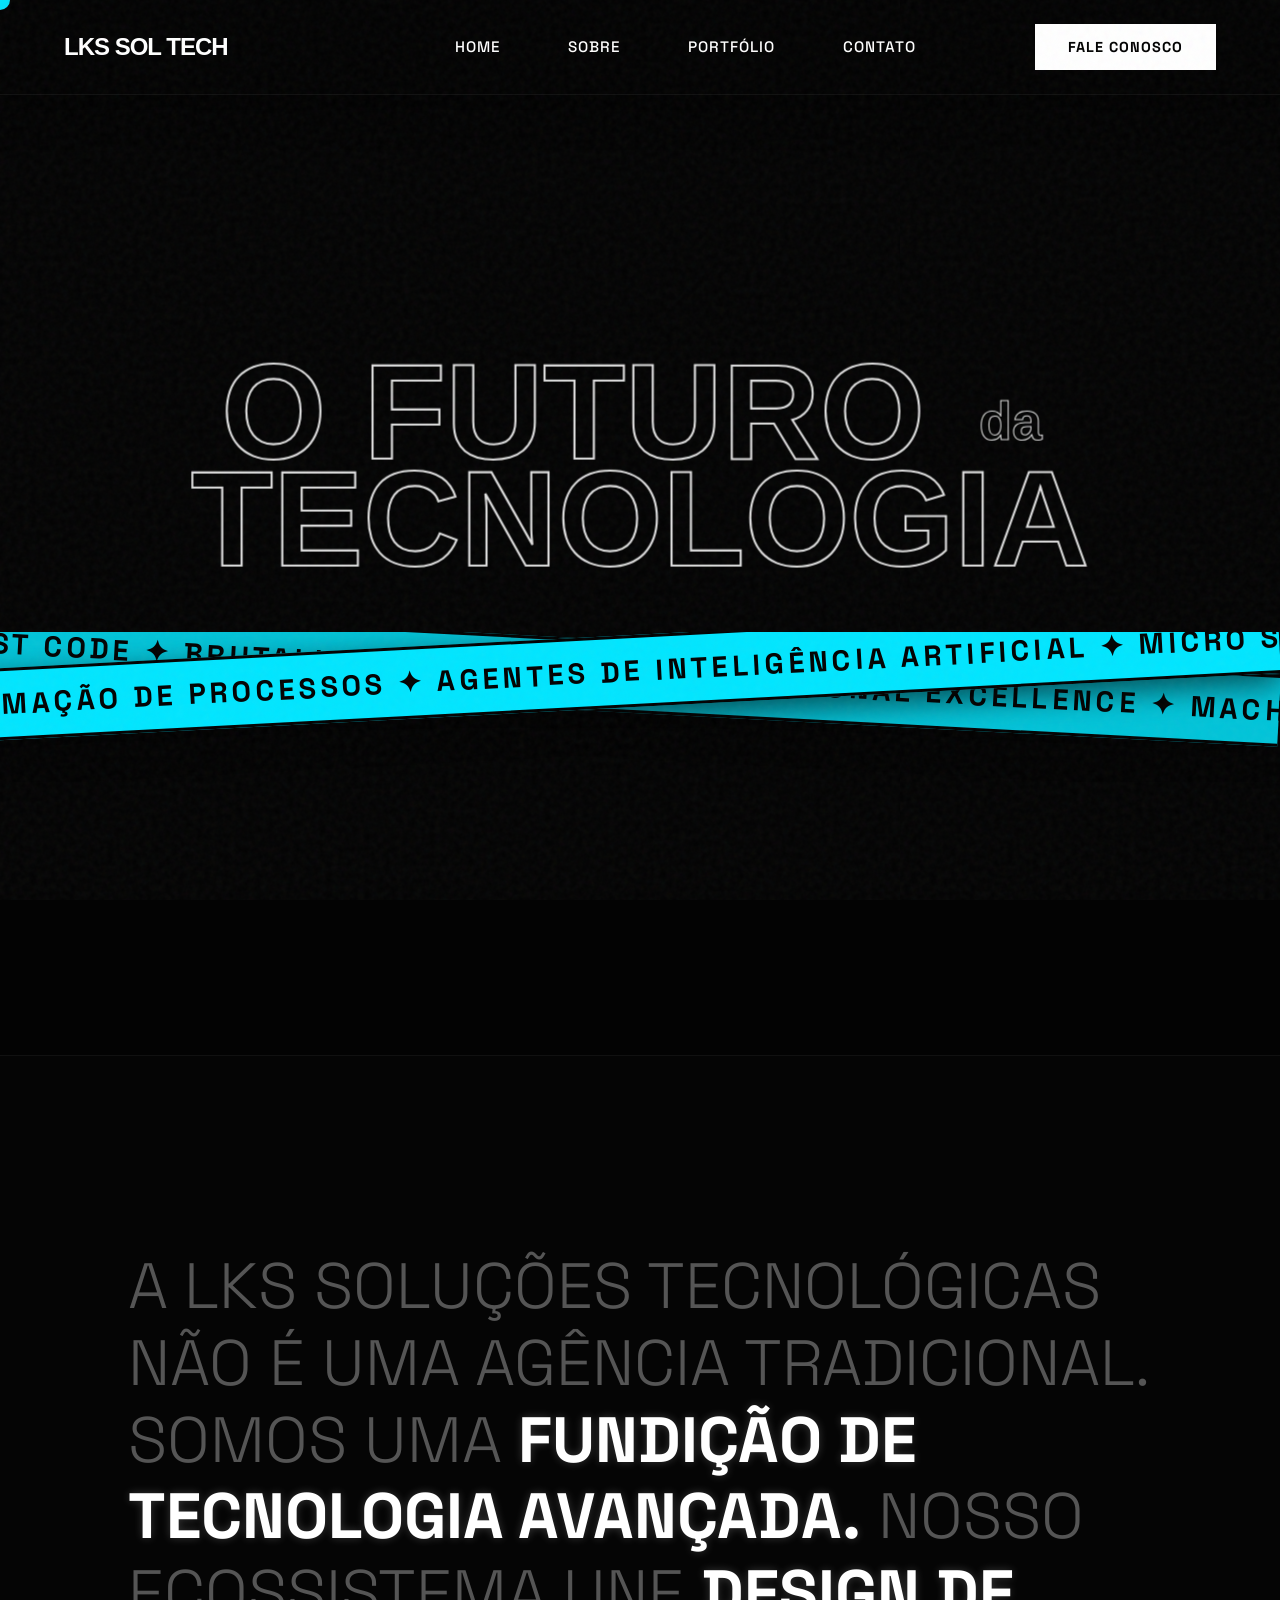
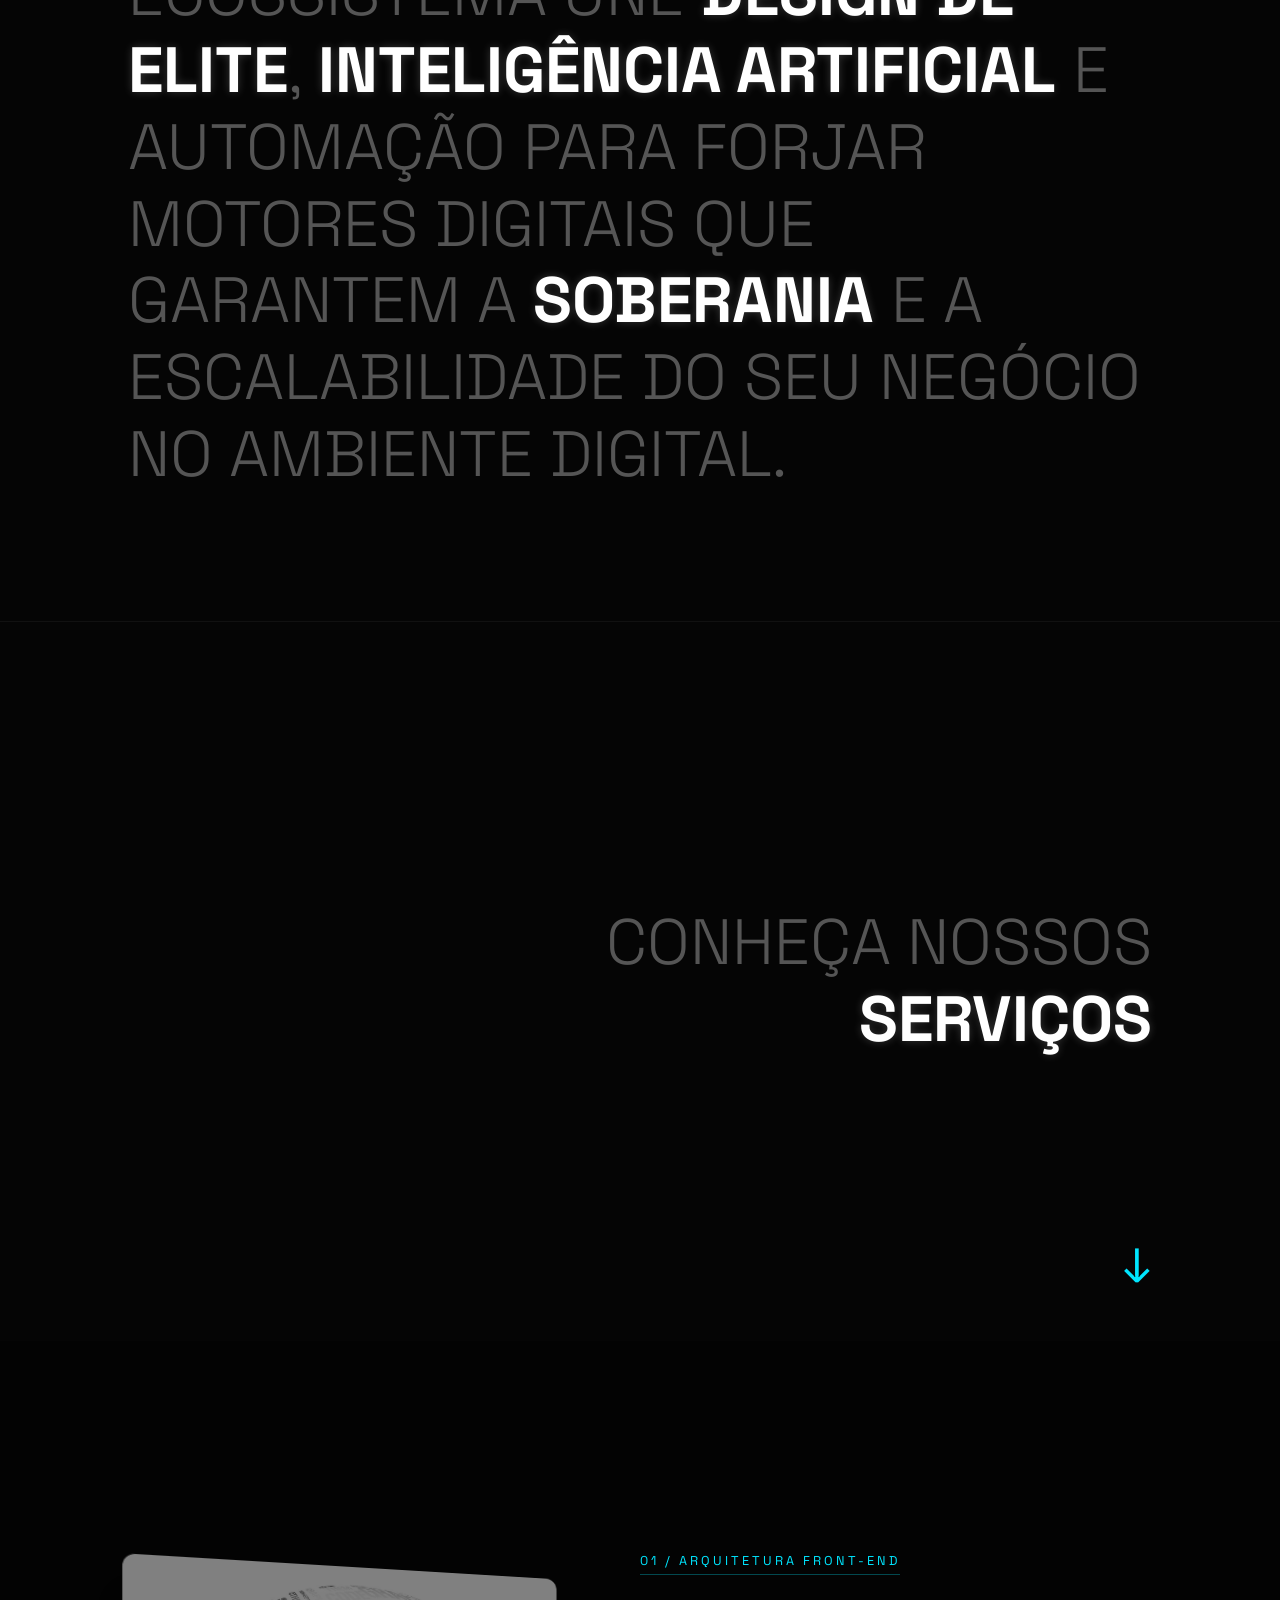
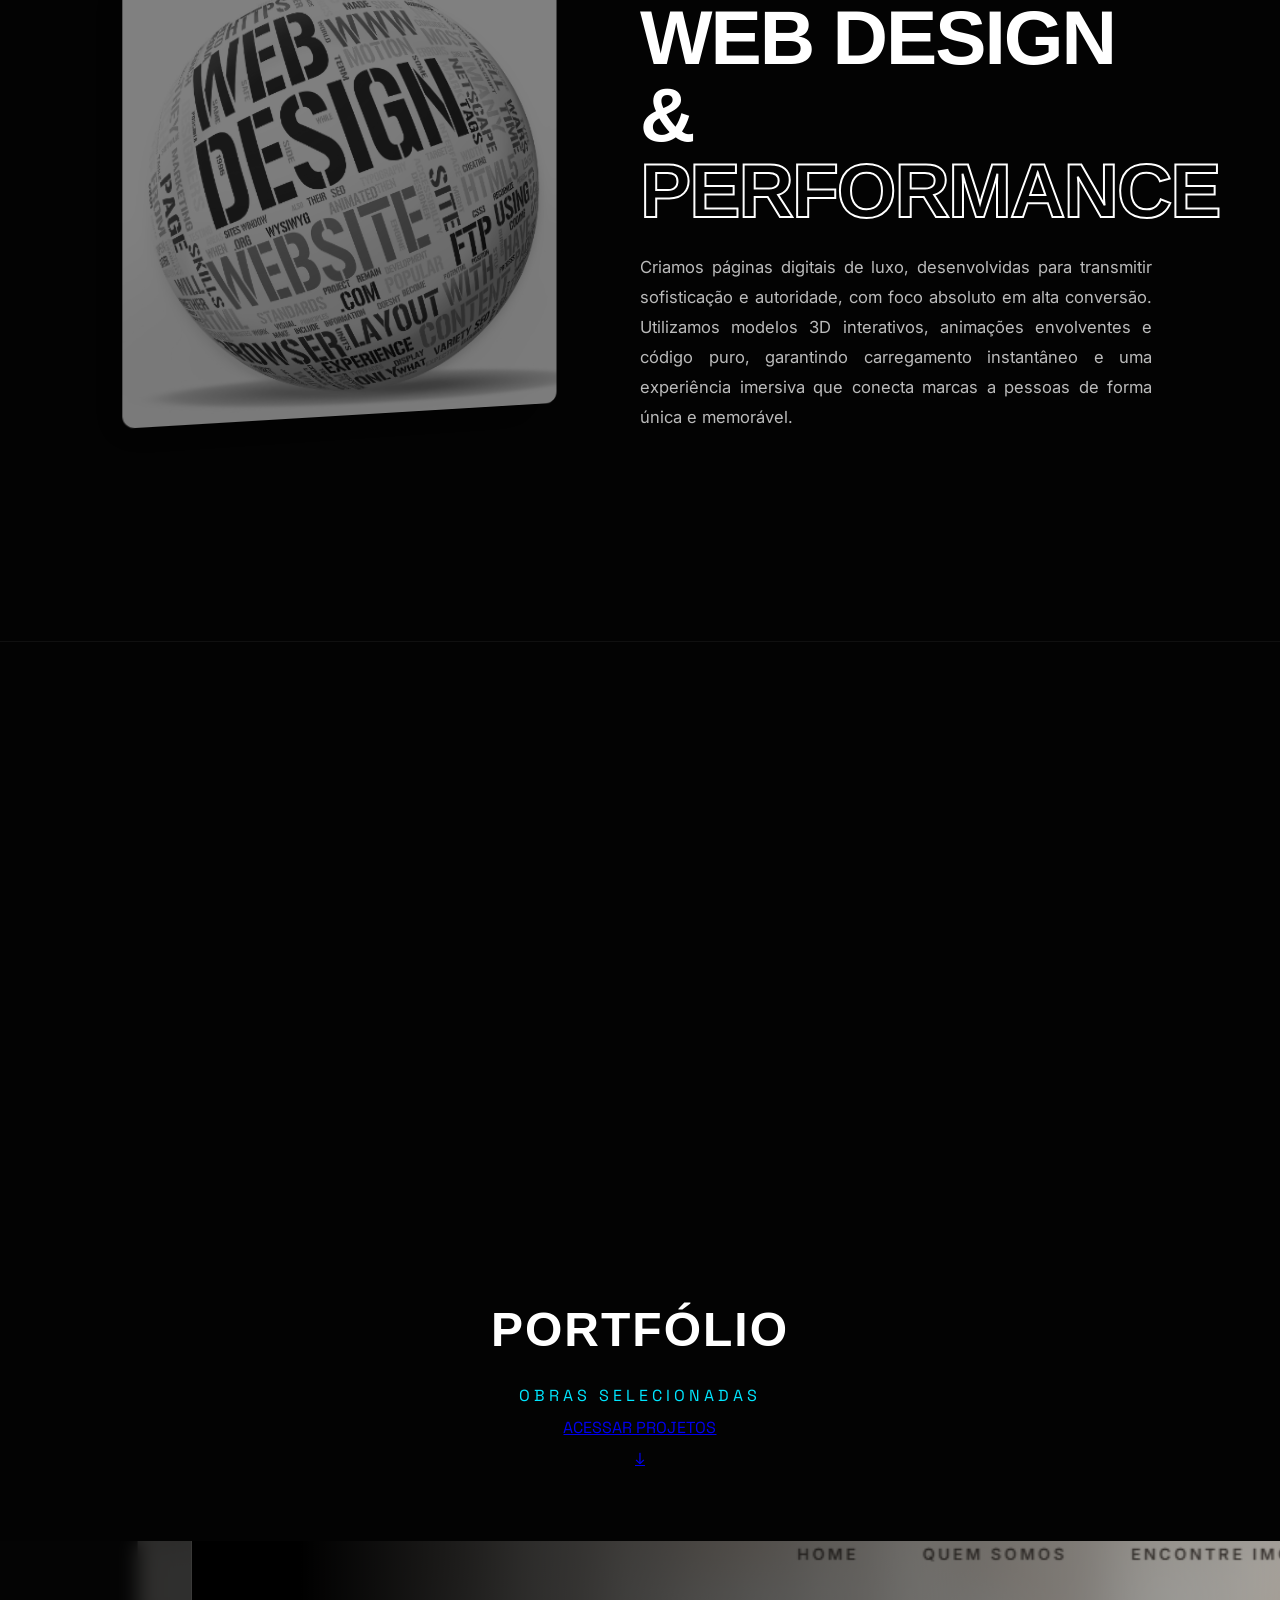
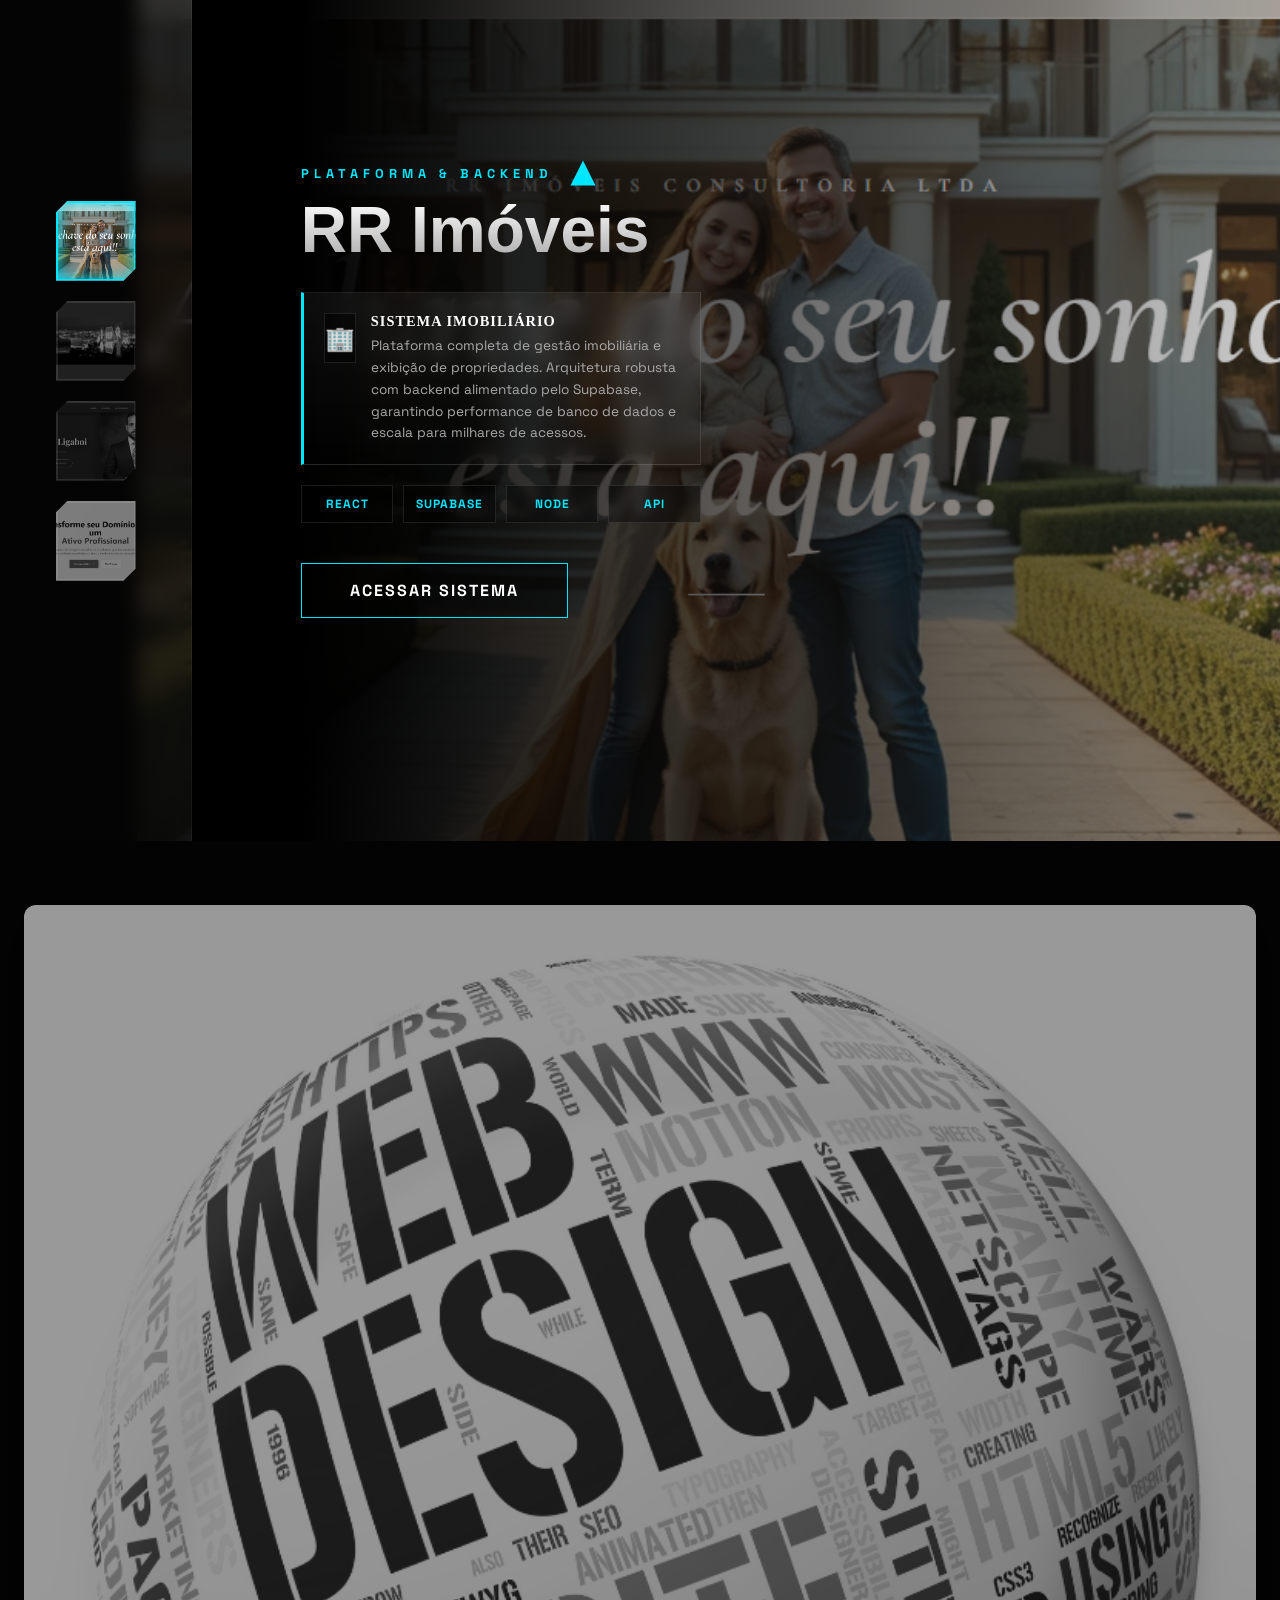
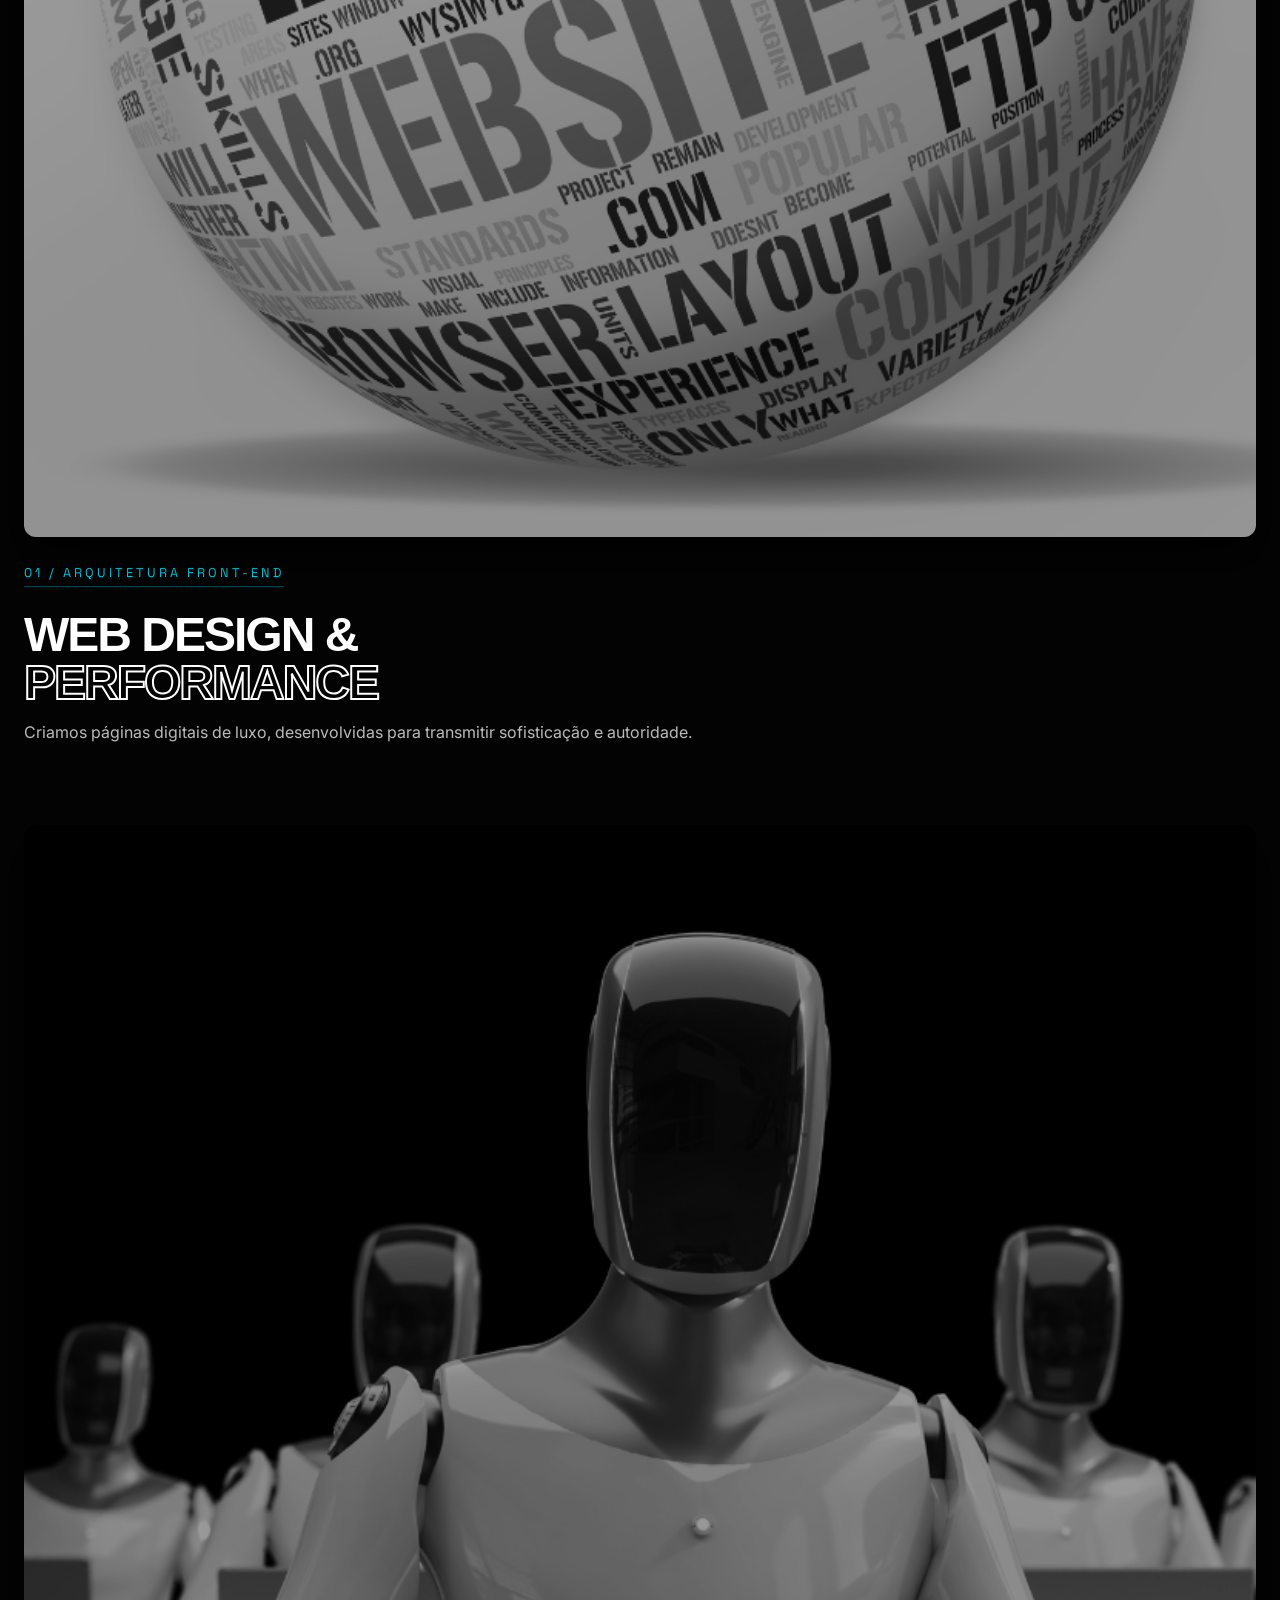
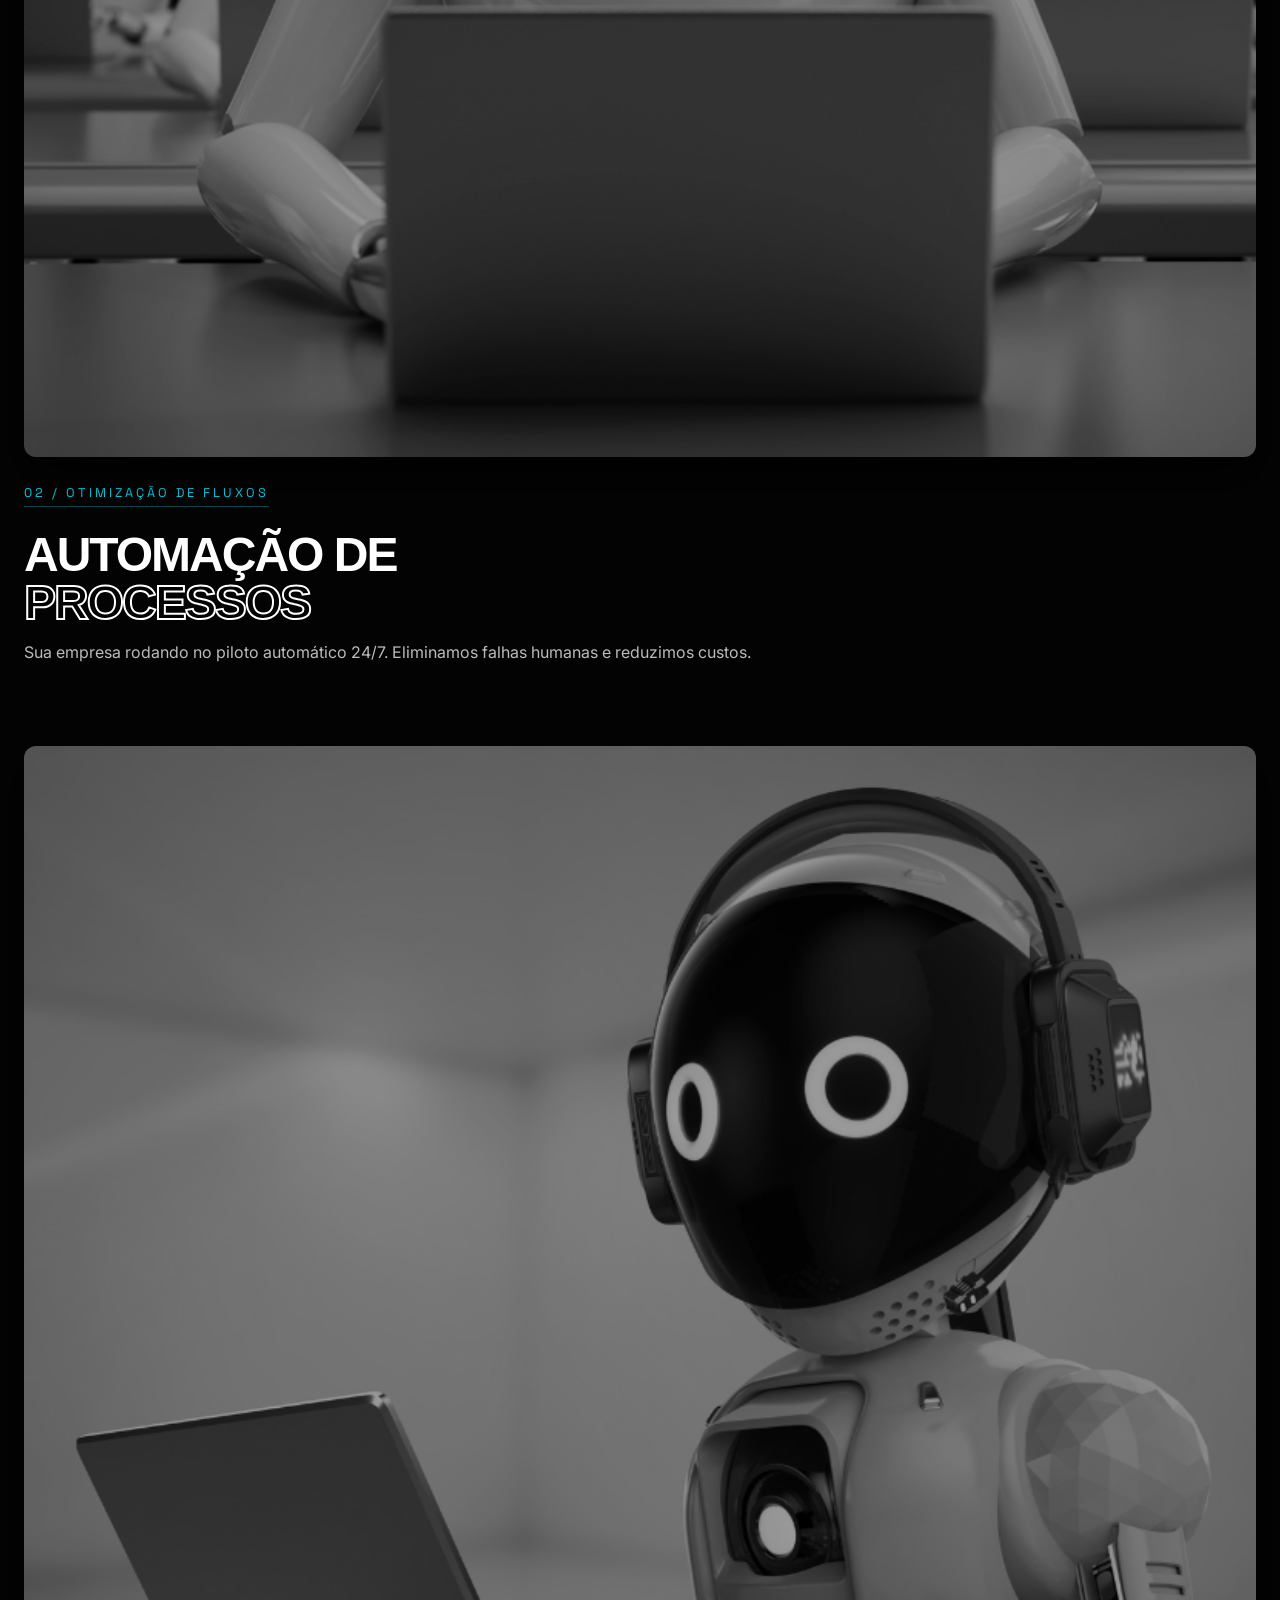
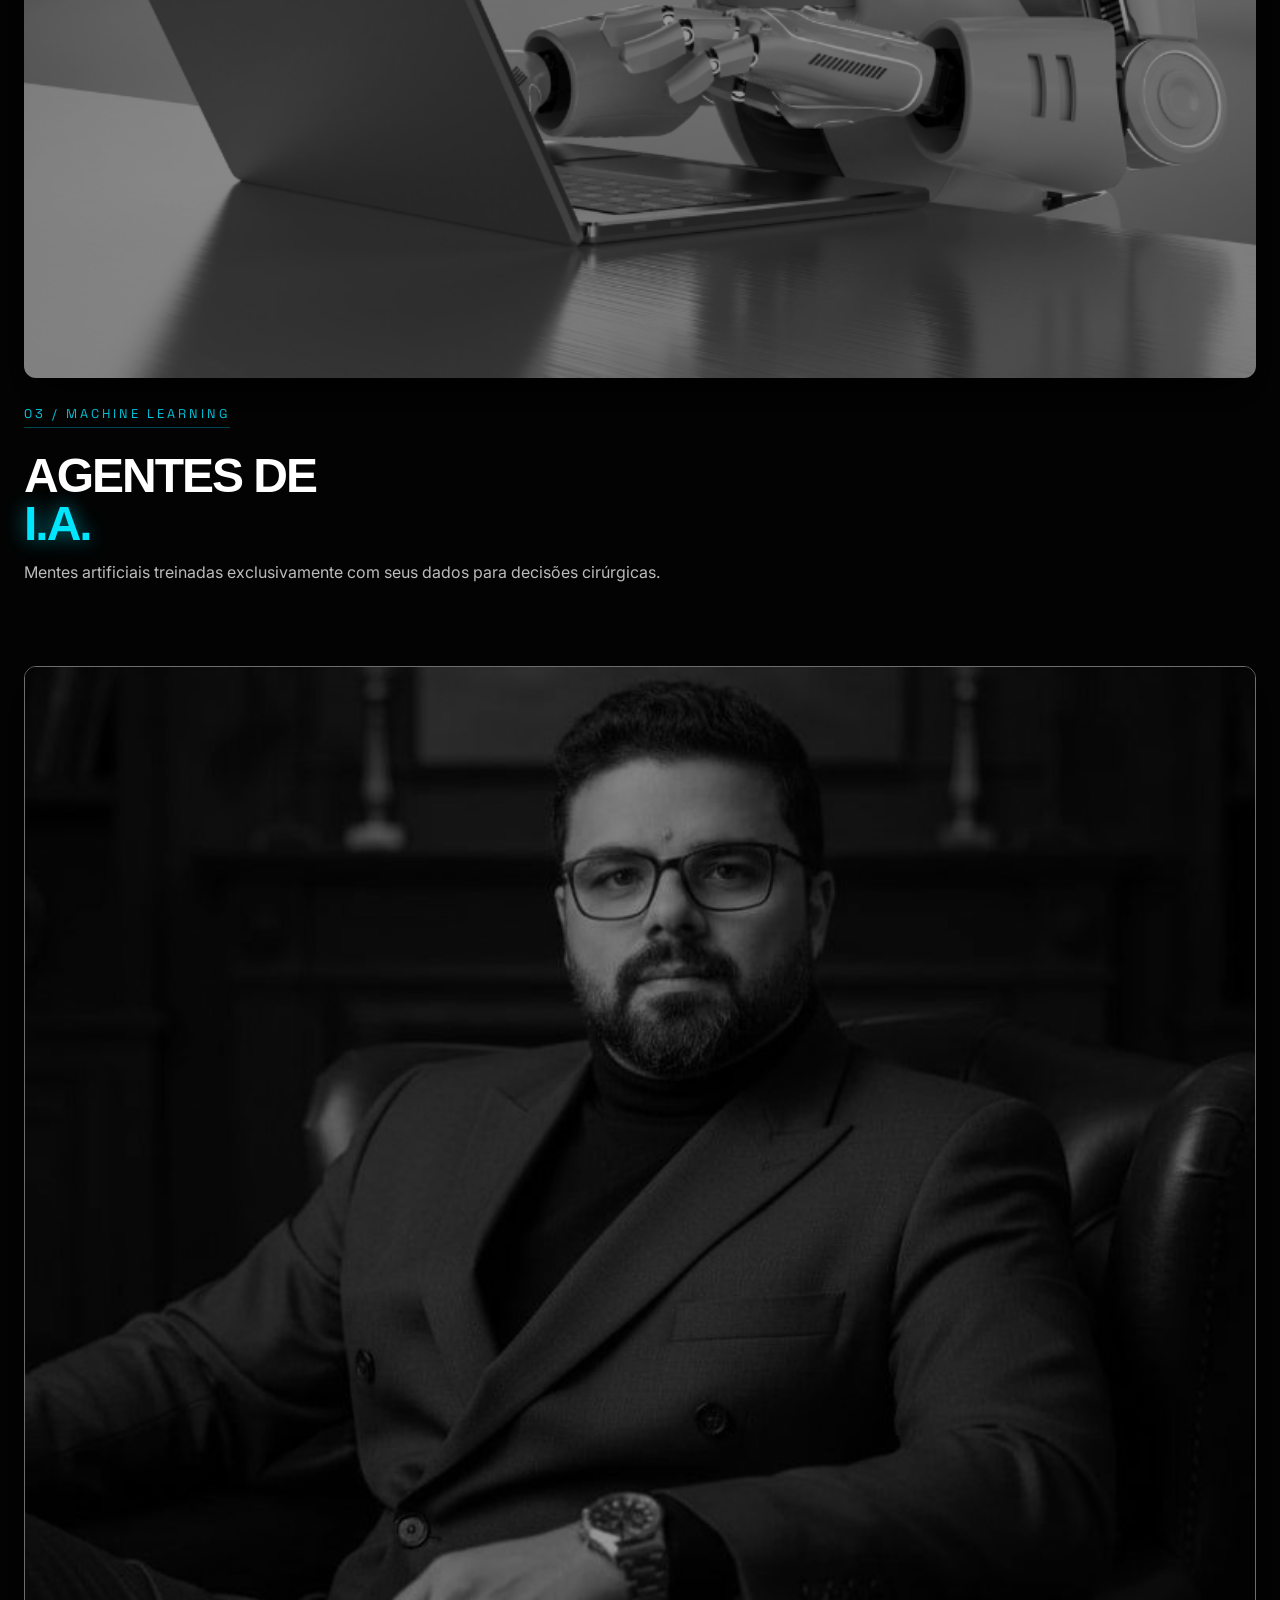
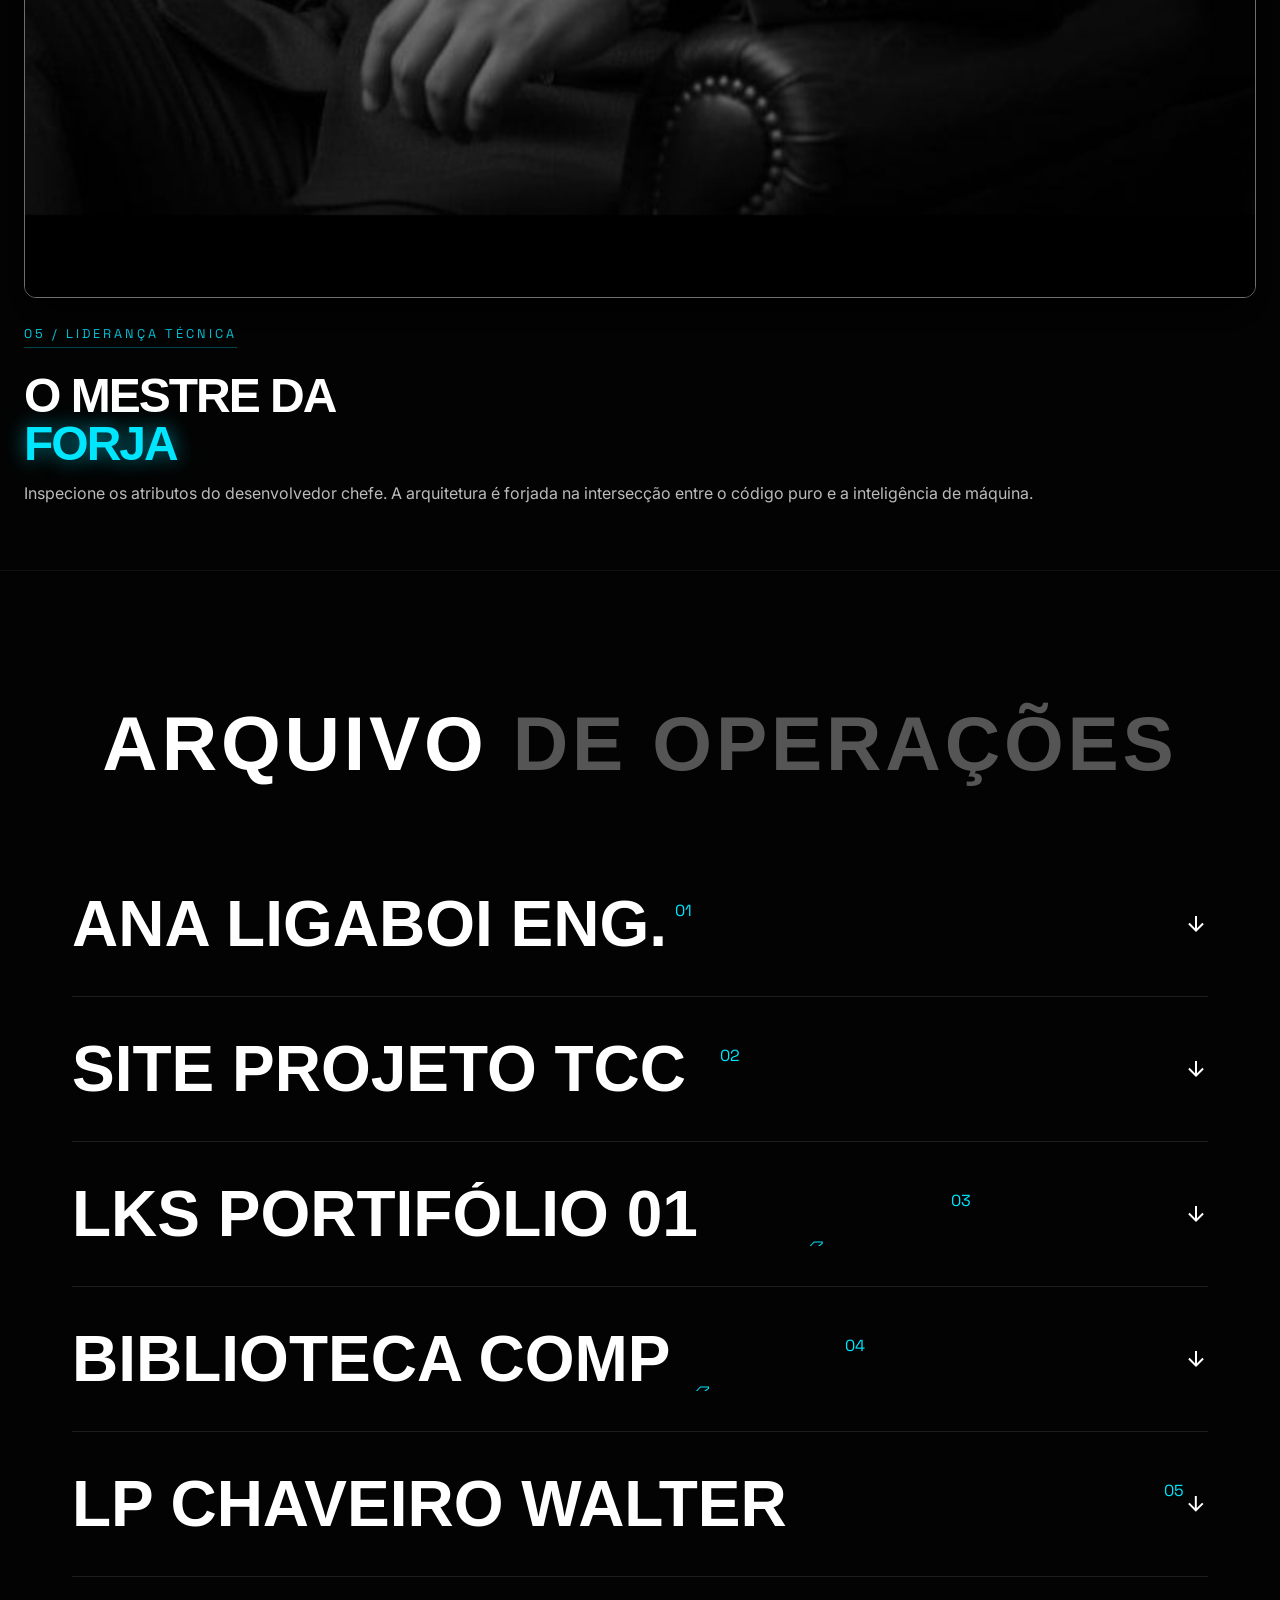
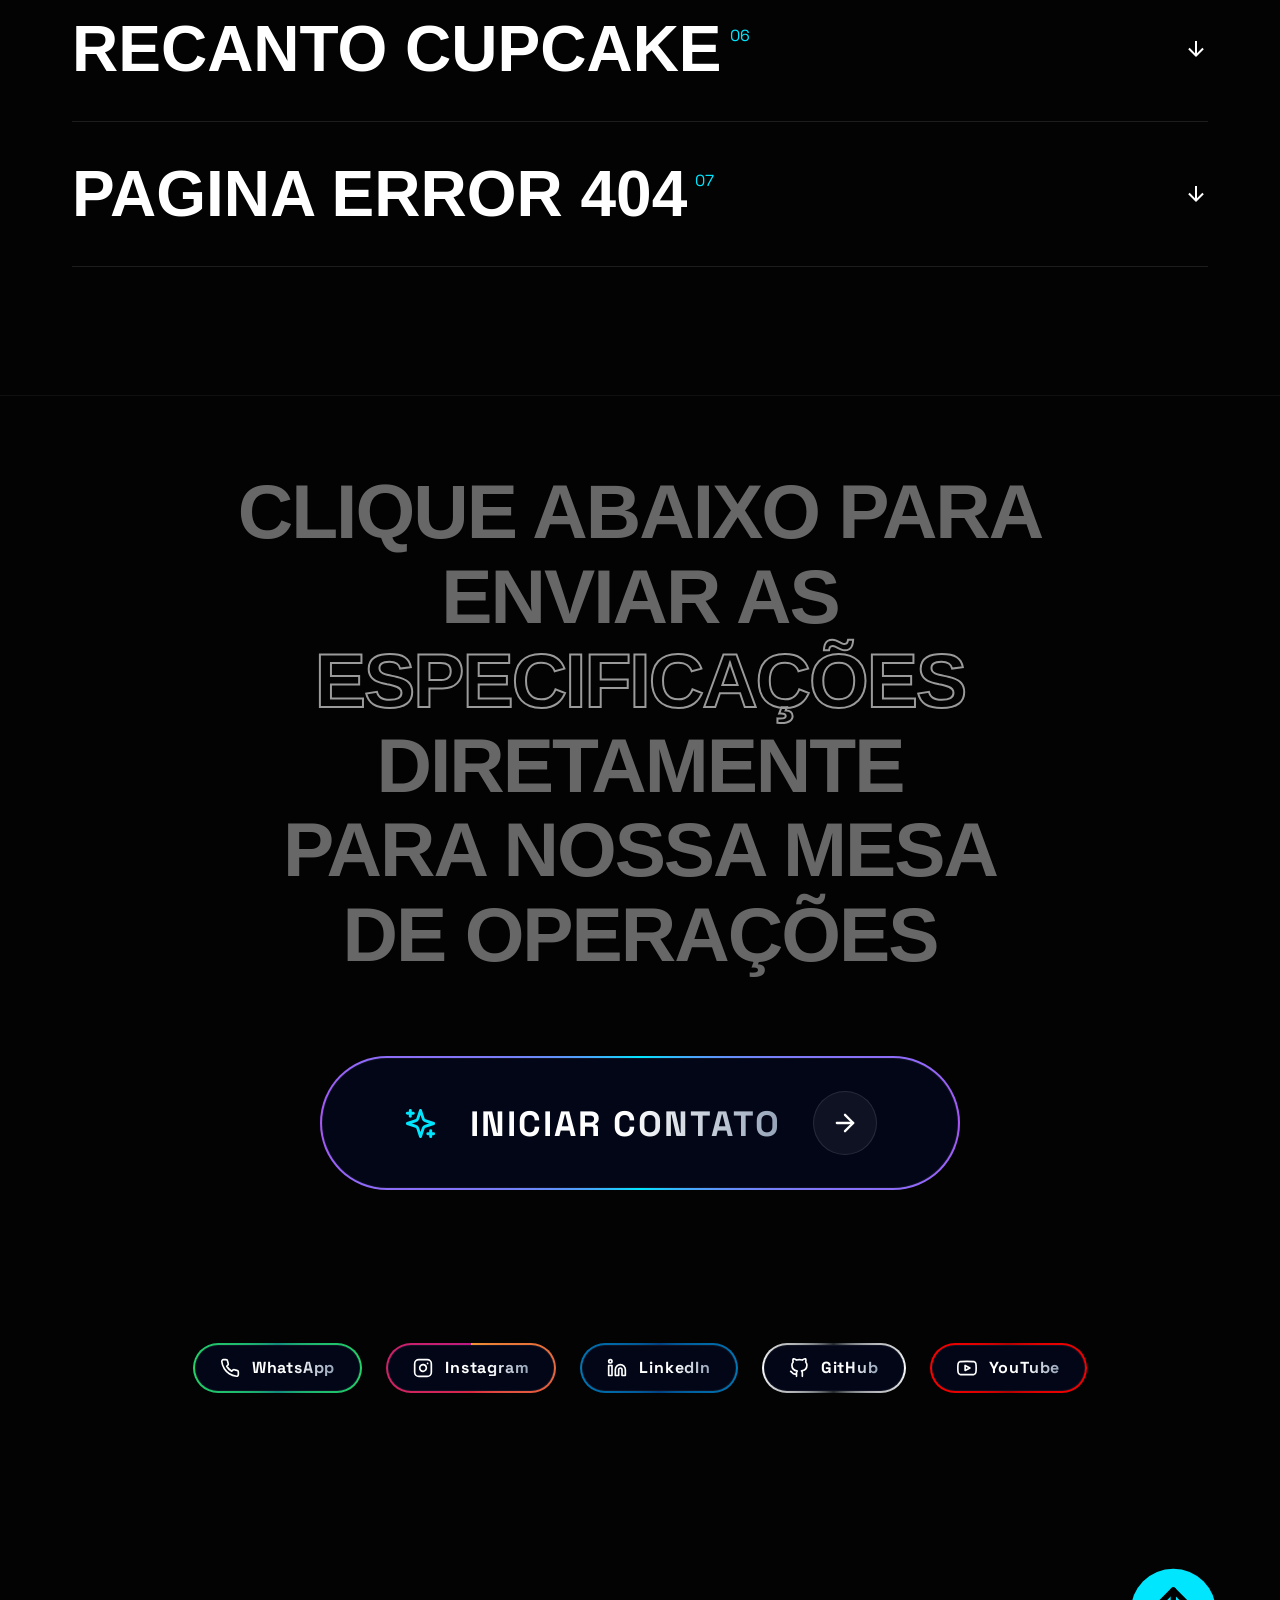
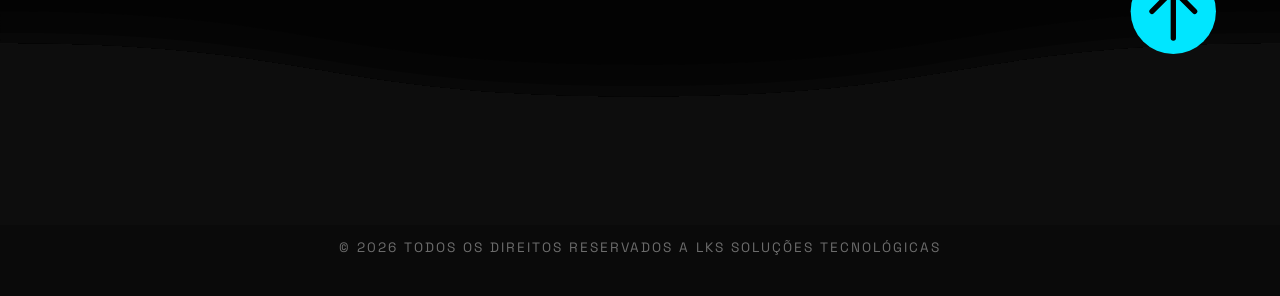
==== commit 6dd9715f: "Fix: Arquitetura definitiva LKS Dois Mundos (Desktop GSAP + Mobile Nativo)" ====
--- a/index.html
+++ b/index.html
@@ -19,403 +19,469 @@
       }
     }
     </script>
-
-
 </head>
+
 <body>
 
     <div class="noise"></div>
     <div id="cursor"></div>
 
-    
-    <nav class="brutal-nav">
-        <a href="#" class="nav-logo magnetic" style="text-decoration: none;">LKS SOL TECH</a>
-        <div class="menu-toggle"><span></span></div>
-        
-        <ul class="nav-menu">
-            <li><a href="#" class="nav-link magnetic" data-text="HOME">HOME</a></li>
+    <div id="lks-desktop">
+
+        <nav class="brutal-nav">
+            <a href="#" class="nav-logo magnetic" style="text-decoration: none;">LKS SOL TECH</a>
+            <div class="menu-toggle"><span></span></div>
             
-            <li><a href="#lks-gallery-container" class="nav-link magnetic" data-text="SOBRE">SOBRE</a></li>
+            <ul class="nav-menu">
+                <li><a href="#" class="nav-link magnetic" data-text="HOME">HOME</a></li>
+                <li><a href="#lks-gallery-container" class="nav-link magnetic" data-text="SOBRE">SOBRE</a></li>
+                <li><a href="#portfolio-transition" class="nav-link magnetic" data-text="PORTFÓLIO">PORTFÓLIO</a></li>
+                <li><a href="#contato-final" class="nav-link magnetic" data-text="CONTATO">CONTATO</a></li>
+            </ul>
             
-            <li><a href="#portfolio-transition" class="nav-link magnetic" data-text="PORTFÓLIO">PORTFÓLIO</a></li>
+            <a href="#contato-final" class="cta-btn magnetic" style="text-decoration: none; display: inline-flex; align-items: center; justify-content: center;">
+                <span>FALE CONOSCO</span>
+            </a>
+        </nav>
+
+        <canvas id="neural-network-canvas"></canvas>
+
+        <div id="scroll-content">
             
-            <li><a href="#contato-final" class="nav-link magnetic" data-text="CONTATO">CONTATO</a></li>
-        </ul>
-        
-        <a href="#contato-final" class="cta-btn magnetic" style="text-decoration: none; display: inline-flex; align-items: center; justify-content: center;">
-            <span>FALE CONOSCO</span>
-        </a>
-    </nav>
-
-    <canvas id="neural-network-canvas"></canvas>
-
-    <div id="scroll-content">
-        
+            <section class="hero">
+                <div class="hero-title-container">
+                    <h1>
+                        <div class="word">
+                            <span class="char">O</span> <span class="char">F</span><span class="char">U</span><span class="char">T</span><span class="char">U</span><span class="char">R</span><span class="char">O</span>
+                        </div>
+                        <div class="word da">da</div><br>
+                        <div class="word">
+                            <span class="char">T</span><span class="char">E</span><span class="char">C</span><span class="char">N</span><span class="char">O</span><span class="char">L</span><span class="char">O</span><span class="char">G</span><span class="char">I</span><span class="char">A</span>
+                        </div>
+                    </h1>
+                </div>
+
+                <div class="tape-system">
+                    <div class="tape-wrapper" id="tape-left-right">
+                        <div class="tape-track track-left">
+                            <span class="tape-text">✦ AUTOMAÇÃO DE PROCESSOS ✦ AGENTES DE INTELIGÊNCIA ARTIFICIAL ✦ MICRO SAAS ✦ WEB DESIGN DE ELITE </span>
+                            <span class="tape-text">✦ AUTOMAÇÃO DE PROCESSOS ✦ AGENTES DE INTELIGÊNCIA ARTIFICIAL ✦ MICRO SAAS ✦ WEB DESIGN DE ELITE </span>
+                            <span class="tape-text">✦ AUTOMAÇÃO DE PROCESSOS ✦ AGENTES DE INTELIGÊNCIA ARTIFICIAL ✦ MICRO SAAS ✦ WEB DESIGN DE ELITE </span>
+                            <span class="tape-text">✦ AUTOMAÇÃO DE PROCESSOS ✦ AGENTES DE INTELIGÊNCIA ARTIFICIAL ✦ MICRO SAAS ✦ WEB DESIGN DE ELITE </span>
+                        </div>
+                    </div>
+
+                    <div class="tape-wrapper" id="tape-right-left">
+                        <div class="tape-track track-right">
+                            <span class="tape-text">✦ PURIST CODE ✦ BRUTALIST ARCHITECTURE ✦ OPERATIONAL EXCELLENCE ✦ MACHINE LEARNING </span>
+                            <span class="tape-text">✦ PURIST CODE ✦ BRUTALIST ARCHITECTURE ✦ OPERATIONAL EXCELLENCE ✦ MACHINE LEARNING </span>
+                            <span class="tape-text">✦ PURIST CODE ✦ BRUTALIST ARCHITECTURE ✦ OPERATIONAL EXCELLENCE ✦ MACHINE LEARNING </span>
+                            <span class="tape-text">✦ PURIST CODE ✦ BRUTALIST ARCHITECTURE ✦ OPERATIONAL EXCELLENCE ✦ MACHINE LEARNING </span>
+                        </div>
+                    </div>
+                </div>
+            </section>
+
+            <section class="section-dark manifesto-section">
+                <p class="big-text">
+                    A LKS SOLUÇÕES TECNOLÓGICAS NÃO É UMA AGÊNCIA TRADICIONAL. SOMOS UMA <span>FUNDIÇÃO DE TECNOLOGIA AVANÇADA.</span> NOSSO ECOSSISTEMA UNE <span>DESIGN DE ELITE</span>, <span>INTELIGÊNCIA ARTIFICIAL</span> E AUTOMAÇÃO PARA FORJAR MOTORES DIGITAIS QUE GARANTEM A <span>SOBERANIA</span> E A ESCALABILIDADE DO SEU NEGÓCIO NO AMBIENTE DIGITAL.
+                </p>
+            </section>
+
+            <section class="section-dark transition-section">
+                <p class="big-text transition-text">
+                    CONHEÇA NOSSOS<br>
+                    <span>SERVIÇOS</span>
+                </p>
+                <div class="down-arrow-hint">↓</div>
+            </section>
+        </div>
+
+        <main id="lks-gallery-container">
+            <div class="gallery-track">
+
+                <section class="gallery-slide">
+                    <div class="card card-type-01 magnetic">
+                        <img src="assets/web designer.png" alt="Processos Automatizados" crossorigin="anonymous">
+                    </div>
+                    <div class="slide-text">
+                        <span class="catalogue-number">01 / Arquitetura Front-end</span>
+                        <h2 class="slide-title">Web Design & <br><span class="text-outline">Performance</span></h2>
+                        <p class="slide-desc">Criamos páginas digitais de luxo, desenvolvidas para transmitir sofisticação e autoridade, com foco absoluto em alta conversão. Utilizamos modelos 3D interativos, animações envolventes e código puro, garantindo carregamento instantâneo e uma experiência imersiva que conecta marcas a pessoas de forma única e memorável.</p>
+                    </div>
+                </section>
+
+                <section class="gallery-slide">
+                    <div class="card card-type-01 magnetic">
+                        <img src="assets/automação.png" alt="Agentes Inteligentes" crossorigin="anonymous">
+                    </div>
+                    <div class="slide-text">
+                        <span class="catalogue-number">02 / Otimização de Fluxos</span>
+                        <h2 class="slide-title">Automação de <br><span class="text-outline">Processos</span></h2>
+                        <p class="slide-desc">Sua empresa rodando no piloto automático 24/7. Criamos fluxos de dados invisíveis que eliminam falhas humanas e reduzem custos operacionais drasticamente.</p>
+                    </div>
+                </section>
+
+                <section class="gallery-slide">
+                    <div class="card card-type-01 magnetic">
+                        <img src="assets/agente ia.png" alt="SaaS & Data Visualization" crossorigin="anonymous">
+                    </div>
+                    <div class="slide-text">
+                        <span class="catalogue-number">03 / Machine Learning</span>
+                        <h2 class="slide-title">Agentes de <br><span class="text-highlight">I.A.</span></h2>
+                        <p class="slide-desc">Mentes artificiais treinadas exclusivamente com seus dados. Sistemas capazes de realizar triagens complexas e tomar decisões cirúrgicas em frações de segundo.</p>
+                    </div>
+                </section>
+
+                <section class="gallery-slide">
+                    <div class="card card-type-01 magnetic">
+                        <img src="assets/saas.png" alt="SaaS & Data Visualization" crossorigin="anonymous">
+                    </div>
+                    <div class="slide-text">
+                        <span class="catalogue-number">04 / Engenharia de Produto</span>
+                        <h2 class="slide-title">Micro <span class="text-outline">SaaS</span></h2>
+                        <p class="slide-desc">Sua ideia transformada em um ativo escalável. Desenvolvemos softwares prontos para gerar receita recorrente e suportar milhares de usuários sem gargalos.</p>
+                    </div>
+                </section>
+
+                <section class="gallery-slide founder-slide">
+                    <div class="pokemon-card-stage">
+                        <div class="pokemon-card" id="founder-card">
+                            
+                            <div class="card-face card-front frame-glass">
+                                <div class="card-glare"></div>
+                                
+                                <div class="card-header">
+                                    <span class="card-type">BASIC / TRAINER</span>
+                                    <span class="card-hp">HP 999</span>
+                                </div>
+                                
+                                <div class="card-image-wrapper">
+                                    <img src="assets/perfil.jpg" alt="André Lucas" class="founder-photo">
+                                </div>
+                                
+                                <div class="card-body-front">
+                                    <h3>André Lucas</h3>
+                                    <h4 class="hightlight">CEO & FUNDADOR</h4>
+                                </div>
+                                
+                                <div class="card-flip-hint">
+                                    <span>CLIQUE PARA REVELAR ATRIBUTOS ↻</span>
+                                </div>
+                            </div>
+
+                            <div class="card-face card-back frame-glass">
+                                <div class="card-glare"></div>
+                                
+                                <div class="card-inner-back">
+                                    <div class="card-header">
+                                        <span class="card-type">STATISTICS OS</span>
+                                    </div>
+                                    
+                                    <h3 class="slide-title text-highlight" style="font-size: 2.5rem;">Atributos <br><span class="text-outline">Técnicos</span></h3>
+                                    
+                                    <div class="skills-grid">
+                                        <div class="skill-item">
+                                            <div class="skill-info"><span>Full-Stack Purista</span><span>MAX</span></div>
+                                            <div class="progress-bar"><div class="progress-fill" style="width: 100%;"></div></div>
+                                        </div>
+                                        <div class="skill-item">
+                                            <div class="skill-info"><span>🧠 I.A. Generativa</span><span>90%</span></div>
+                                            <div class="progress-bar"><div class="progress-fill" style="width: 90%;"></div></div>
+                                        </div>
+                                        <div class="skill-item">
+                                            <div class="skill-info"><span>SEO SEMANTIC</span><span>85%</span></div>
+                                            <div class="progress-bar"><div class="progress-fill" style="width: 85%;"></div></div>
+                                        </div>
+                                        <div class="skill-item">
+                                            <div class="skill-info"><span>⚙️ Automação (No-Code)</span><span>80%</span></div>
+                                            <div class="progress-bar"><div class="progress-fill" style="width: 80%;"></div></div>
+                                        </div>
+                                        <div class="skill-item">
+                                            <div class="skill-info"><span>Artificial intelligence</span><span>75%</span></div>
+                                            <div class="progress-bar"><div class="progress-fill" style="width: 75%;"></div></div>
+                                        </div>
+                                        <div class="skill-item">
+                                            <div class="skill-info"><span>Cybersecurity</span><span>70%</span></div>
+                                            <div class="progress-bar"><div class="progress-fill" style="width: 70%;"></div></div>
+                                        </div>
+                                    </div>
+
+                                    <div class="card-flavor-text">"A tecnologia é a forja onde moldamos o futuro dos negócios."</div>
+                                    
+                                    <div class="card-flip-hint">
+                                        <span>CLIQUE PARA RETORNAR ↻</span>
+                                    </div>
+                                </div>
+                            </div>
+
+                        </div>
+                    </div>
+                    
+                    <div class="slide-text">
+                        <span class="catalogue-number">05 / Liderança Técnica</span>
+                        <h2 class="slide-title">O Mestre da <br><span class="text-highlight">Forja</span></h2>
+                        <p class="slide-desc">Inspecione os atributos do desenvolvedor chefe. Na LKS Soluções Tecnológicas, a arquitetura é forjada na intersecção entre o código puro, o design brutalista e a inteligência de máquina.</p>
+                    </div>
+                </section>
+
+            </div>
+        </main>
+
+        <section id="portfolio-transition">
+            <div id="magic"></div>
+            
+            <div class="playground">
+                <div class="bottomPosition">
+                    <h1 class="special">PORTFÓLIO <br><span class="minText">Obras Selecionadas</span></h1>
+                    
+                    <a href="#portfolio-section" class="scroll-hint-game magnetic">
+                        <span>ACESSAR PROJETOS</span>
+                        <span class="scroll-arrow" style="display: block; margin-top: 10px;">↓</span>
+                    </a>
+                </div>
+            </div>
+        </section>
+
+   <section id="portfolio-section" class="lks-portfolio-engine">
+            <div class="portfolio-sidebar">
+                <div class="nav-thumb active" data-target="0">
+                    <img src="assets/RR IMOBILIARIA LUXO.png" alt="RR Imóveis">
+                    <div class="thumb-border"></div>
+                </div>
+                <div class="nav-thumb" data-target="1">
+                    <img src="assets/helpdesk.png" alt="HelpDesk IA">
+                    <div class="thumb-border"></div>
+                </div>
+                <div class="nav-thumb" data-target="2">
+                    <img src="assets/Jukio Adv.png" alt="Dr. Julio Ligaboi">
+                    <div class="thumb-border"></div>
+                </div>
+                <div class="nav-thumb" data-target="3">
+                    <img src="assets/saas lovable.png" alt="Micro SaaS">
+                    <div class="thumb-border"></div>
+                </div>
+            </div>
+
+            <div class="portfolio-main">
+                <div class="portfolio-slide active" data-color="#00e6ff" data-index="0">
+                    <div class="slide-bg">
+                        <img src="assets/RR IMOBILIARIA LUXO.png" alt="Background">
+                        <div class="bg-overlay"></div>
+                    </div>
+                    <div class="slide-content">
+                        <div class="project-header">
+                            <h5>PLATAFORMA & BACKEND</h5>
+                            <img src="data:image/svg+xml;utf8,<svg xmlns='http://www.w3.org/2000/svg' viewBox='0 0 24 24' fill='%2300e6ff'><path d='M12 2L2 22h20L12 2z'/></svg>" class="gl-icon" alt="icon"/>
+                        </div>
+                        <h1 class="project-title">RR Imóveis</h1>
+                        <div class="tech-box">
+                            <div class="tech-box-icon">
+                                <span style="font-size: 24px;">🏢</span>
+                            </div>
+                            <div class="tech-box-content">
+                                <h5>SISTEMA IMOBILIÁRIO</h5>
+                                <p>Plataforma completa de gestão imobiliária e exibição de propriedades. Arquitetura robusta com backend alimentado pelo Supabase, garantindo performance de banco de dados e escala para milhares de acessos.</p>
+                            </div>
+                        </div>
+                        <div class="tech-stack-icons">
+                            <div class="stack-item"><p>React</p></div>
+                            <div class="stack-item"><p>Supabase</p></div>
+                            <div class="stack-item"><p>Node</p></div>
+                            <div class="stack-item"><p>API</p></div>
+                        </div>
+                        <a href="#" class="view-project-btn magnetic"><span>ACESSAR SISTEMA</span></a>
+                    </div>
+                </div>
+
+                <div class="portfolio-slide" data-color="#ff00ff" data-index="1">
+                    <div class="slide-bg">
+                        <img src="assets/helpdesk.png" alt="Background">
+                        <div class="bg-overlay"></div>
+                    </div>
+                    <div class="slide-content">
+                        <div class="project-header">
+                            <h5>SISTEMA INTELIGENTE</h5>
+                            <img src="data:image/svg+xml;utf8,<svg xmlns='http://www.w3.org/2000/svg' viewBox='0 0 24 24' fill='%23ff00ff'><rect width='18' height='18' x='3' y='3'/></svg>" class="gl-icon" alt="icon"/>
+                        </div>
+                        <h1 class="project-title">TCC</h1>
+                        <div class="tech-box">
+                            <div class="tech-box-icon">
+                                <span style="font-size: 24px;">🧠</span>
+                            </div>
+                            <div class="tech-box-content">
+                                <h5>AUTOMAÇÃO DE TRIAGEM</h5>
+                                <p>Integração de um Agente de I.A. focado em atendimento de TI. O sistema realiza triagem automática, resolve problemas primários de usuários e, caso necessário, escala e abre chamados formatados para técnicos humanos.</p>
+                            </div>
+                        </div>
+                        <div class="tech-stack-icons">
+                            <div class="stack-item"><p>MAUI</p></div>
+                            <div class="stack-item"><p>BLAZOR</p></div>
+                            <div class="stack-item"><p>WPF</p></div>
+                            <div class="stack-item"><p>C#</p></div>
+                        </div>
+                        <a href="https://github.com/LkSolucoesTec/PIM-HelpDesk-Grupo" target="_blank" class="view-project-btn magnetic"><span>VER REPOSITÓRIO</span></a>
+                    </div>
+                </div>
+
+                <div class="portfolio-slide" data-color="#EAA742" data-index="2">
+                    <div class="slide-bg">
+                        <img src="assets/Jukio Adv.png" alt="Background">
+                        <div class="bg-overlay"></div>
+                    </div>
+                    <div class="slide-content">
+                        <div class="project-header">
+                            <h5>WEB DESIGN DE AUTORIDADE</h5>
+                            <img src="data:image/svg+xml;utf8,<svg xmlns='http://www.w3.org/2000/svg' viewBox='0 0 24 24' fill='%23EAA742'><polygon points='12,2 22,22 2,22'/></svg>" class="gl-icon" alt="icon"/>
+                        </div>
+                        <h1 class="project-title">SITE</h1>
+                        <div class="tech-box">
+                            <div class="tech-box-icon">
+                                <span style="font-size: 24px;">⚖️</span>
+                            </div>
+                            <div class="tech-box-content">
+                                <h5>DR. JULIO LIGABOI</h5>
+                                <p>Desenvolvimento de presença digital premium para escritório de advocacia. Foco em arquitetura de informação clara, SEO técnico e design focado em transmitir confiança e alta autoridade jurídica.</p>
+                            </div>
+                        </div>
+                        <div class="tech-stack-icons">
+                            <div class="stack-item"><p>HTML</p></div>
+                            <div class="stack-item"><p>CSS</p></div>
+                            <div class="stack-item"><p>JS</p></div>
+                            <div class="stack-item"><p>SEO</p></div>
+                        </div>
+                        <a href="https://www.ligaboiadvocacia.com.br/" target="_blank" class="view-project-btn magnetic"><span>ACESSAR SITE</span></a>
+                    </div>
+                </div>
+
+                <div class="portfolio-slide" data-color="#04BC49" data-index="3">
+                    <div class="slide-bg">
+                        <img src="assets/saas lovable.png" alt="Background">
+                        <div class="bg-overlay"></div>
+                    </div>
+                    <div class="slide-content">
+                        <div class="project-header">
+                            <h5>NO CODE</h5>
+                            <img src="data:image/svg+xml;utf8,<svg xmlns='http://www.w3.org/2000/svg' viewBox='0 0 24 24' fill='%2304BC49'><circle cx='12' cy='12' r='10'/></svg>" class="gl-icon" alt="icon"/>
+                        </div>
+                        <h1 class="project-title">Domain Pro</h1>
+                        <div class="tech-box">
+                            <div class="tech-box-icon">
+                                <span style="font-size: 24px;">⚡</span>
+                            </div>
+                            <div class="tech-box-content">
+                                <h5>MICRO SAAS</h5>
+                                <p>Solução ágil construída utilizando a arquitetura Lovable. O projeto valida a capacidade de transformar regras de negócio complexas em produtos de software entregáveis rapidamente com ferramentas no-code avançadas.</p>
+                            </div>
+                        </div>
+                        <div class="tech-stack-icons">
+                            <div class="stack-item"><p>SaaS</p></div>
+                            <div class="stack-item"><p>LowC</p></div>
+                            <div class="stack-item"><p>UI</p></div>
+                            <div class="stack-item"><p>Prod</p></div>
+                        </div>
+                        <a href="https://domain-pro-easy.lovable.app/" target="_blank" class="view-project-btn magnetic"><span>ACESSAR SAAS</span></a>
+                    </div>
+                </div>
+            </div>
+        </section>
+
+    </div> 
+    <div id="lks-mobile">
+
+        <nav class="m-nav">
+            <div class="nav-logo">LKS SOL TECH</div>
+            <a href="#lks-modern-btn" class="cta-btn" style="padding: 0.6rem 1.2rem; font-size: 0.75rem;"><span>INICIAR</span></a>
+        </nav>
+
         <section class="hero">
-            <div class="hero-title-container">
-                <h1>
-                    <div class="word">
-                        <span class="char">O</span> <span class="char">F</span><span class="char">U</span><span class="char">T</span><span class="char">U</span><span class="char">R</span><span class="char">O</span>
-                    </div>
-                    
-                    <div class="word da">da</div><br>
-                    
-                    <div class="word">
-                        <span class="char">T</span><span class="char">E</span><span class="char">C</span><span class="char">N</span><span class="char">O</span><span class="char">L</span><span class="char">O</span><span class="char">G</span><span class="char">I</span><span class="char">A</span>
-                    </div>
-                </h1>
-            </div>
-
-            <div class="tape-system">
-                
-                <div class="tape-wrapper" id="tape-left-right">
-                    <div class="tape-track track-left">
-                        <span class="tape-text">✦ AUTOMAÇÃO DE PROCESSOS ✦ AGENTES DE INTELIGÊNCIA ARTIFICIAL ✦ MICRO SAAS ✦ WEB DESIGN DE ELITE </span>
-                        <span class="tape-text">✦ AUTOMAÇÃO DE PROCESSOS ✦ AGENTES DE INTELIGÊNCIA ARTIFICIAL ✦ MICRO SAAS ✦ WEB DESIGN DE ELITE </span>
-                        <span class="tape-text">✦ AUTOMAÇÃO DE PROCESSOS ✦ AGENTES DE INTELIGÊNCIA ARTIFICIAL ✦ MICRO SAAS ✦ WEB DESIGN DE ELITE </span>
-                        <span class="tape-text">✦ AUTOMAÇÃO DE PROCESSOS ✦ AGENTES DE INTELIGÊNCIA ARTIFICIAL ✦ MICRO SAAS ✦ WEB DESIGN DE ELITE </span>
-                    </div>
-                </div>
-
-                <div class="tape-wrapper" id="tape-right-left">
-                    <div class="tape-track track-right">
-                        <span class="tape-text">✦ PURIST CODE ✦ BRUTALIST ARCHITECTURE ✦ OPERATIONAL EXCELLENCE ✦ MACHINE LEARNING </span>
-                        <span class="tape-text">✦ PURIST CODE ✦ BRUTALIST ARCHITECTURE ✦ OPERATIONAL EXCELLENCE ✦ MACHINE LEARNING </span>
-                        <span class="tape-text">✦ PURIST CODE ✦ BRUTALIST ARCHITECTURE ✦ OPERATIONAL EXCELLENCE ✦ MACHINE LEARNING </span>
-                        <span class="tape-text">✦ PURIST CODE ✦ BRUTALIST ARCHITECTURE ✦ OPERATIONAL EXCELLENCE ✦ MACHINE LEARNING </span>
-                    </div>
-                </div>
-                
-            </div>
-        </section>
-
-        <section class="section-dark manifesto-section">
-            <p class="big-text">
-                A LKS SOLUÇÕES TECNOLÓGICAS NÃO É UMA AGÊNCIA TRADICIONAL. SOMOS UMA <span>FUNDIÇÃO DE TECNOLOGIA AVANÇADA.</span> NOSSO ECOSSISTEMA UNE <span>DESIGN DE ELITE</span>, <span>INTELIGÊNCIA ARTIFICIAL</span> E AUTOMAÇÃO PARA FORJAR MOTORES DIGITAIS QUE GARANTEM A <span>SOBERANIA</span> E A ESCALABILIDADE DO SEU NEGÓCIO NO AMBIENTE DIGITAL.
-            </p>
-        </section>
-
-        <section class="section-dark transition-section">
-            <p class="big-text transition-text">
-                CONHEÇA NOSSOS<br>
-                <span>SERVIÇOS</span>
-            </p>
-            <div class="down-arrow-hint">↓</div>
-        </section>
-    </div>
-
-    <main id="lks-gallery-container">
-        <div class="gallery-track">
-
-            <section class="gallery-slide">
-                <div class="card card-type-01 magnetic">
-                    <img src="assets/web designer.png" alt="Processos Automatizados" crossorigin="anonymous">
-                </div>
-                <div class="slide-text">
+                <div class="hero-title-container">
+                    <h1>
+                        <div class="word">
+                            <span class="char">O</span> <span class="char">F</span><span class="char">U</span><span class="char">T</span><span class="char">U</span><span class="char">R</span><span class="char">O</span>
+                        </div>
+                        <div class="word da">da</div><br>
+                        <div class="word">
+                            <span class="char">T</span><span class="char">E</span><span class="char">C</span><span class="char">N</span><span class="char">O</span><span class="char">L</span><span class="char">O</span><span class="char">G</span><span class="char">I</span><span class="char">A</span>
+                        </div>
+                    </h1>
+                </div>
+
+                <div class="tape-system">
+                    <div class="tape-wrapper" id="tape-left-right">
+                        <div class="tape-track track-left">
+                            <span class="tape-text">✦ AUTOMAÇÃO DE PROCESSOS ✦ AGENTES DE INTELIGÊNCIA ARTIFICIAL ✦ MICRO SAAS ✦ WEB DESIGN DE ELITE </span>
+                            <span class="tape-text">✦ AUTOMAÇÃO DE PROCESSOS ✦ AGENTES DE INTELIGÊNCIA ARTIFICIAL ✦ MICRO SAAS ✦ WEB DESIGN DE ELITE </span>
+                            <span class="tape-text">✦ AUTOMAÇÃO DE PROCESSOS ✦ AGENTES DE INTELIGÊNCIA ARTIFICIAL ✦ MICRO SAAS ✦ WEB DESIGN DE ELITE </span>
+                            <span class="tape-text">✦ AUTOMAÇÃO DE PROCESSOS ✦ AGENTES DE INTELIGÊNCIA ARTIFICIAL ✦ MICRO SAAS ✦ WEB DESIGN DE ELITE </span>
+                        </div>
+                    </div>
+
+                    <div class="tape-wrapper" id="tape-right-left">
+                        <div class="tape-track track-right">
+                            <span class="tape-text">✦ PURIST CODE ✦ BRUTALIST ARCHITECTURE ✦ OPERATIONAL EXCELLENCE ✦ MACHINE LEARNING </span>
+                            <span class="tape-text">✦ PURIST CODE ✦ BRUTALIST ARCHITECTURE ✦ OPERATIONAL EXCELLENCE ✦ MACHINE LEARNING </span>
+                            <span class="tape-text">✦ PURIST CODE ✦ BRUTALIST ARCHITECTURE ✦ OPERATIONAL EXCELLENCE ✦ MACHINE LEARNING </span>
+                            <span class="tape-text">✦ PURIST CODE ✦ BRUTALIST ARCHITECTURE ✦ OPERATIONAL EXCELLENCE ✦ MACHINE LEARNING </span>
+                        </div>
+                    </div>
+                </div>
+            </section>
+
+            <section class="section-dark manifesto-section">
+                <p class="big-text">
+                    A LKS SOLUÇÕES TECNOLÓGICAS NÃO É UMA AGÊNCIA TRADICIONAL. SOMOS UMA <span>FUNDIÇÃO DE TECNOLOGIA AVANÇADA.</span> NOSSO ECOSSISTEMA UNE <span>DESIGN DE ELITE</span>, <span>INTELIGÊNCIA ARTIFICIAL</span> E AUTOMAÇÃO PARA FORJAR MOTORES DIGITAIS QUE GARANTEM A <span>SOBERANIA</span> E A ESCALABILIDADE DO SEU NEGÓCIO NO AMBIENTE DIGITAL.
+                </p>
+            </section>
+
+            <section class="section-dark transition-section">
+                <p class="big-text transition-text">
+                    CONHEÇA NOSSOS<br>
+                    <span>SERVIÇOS</span>
+                </p>
+                <div class="down-arrow-hint">↓</div>
+            </section>
+        </div>
+
+        <section class="m-gallery">
+            <div class="m-card">
+                <img src="assets/web designer.png" alt="Web Design" crossorigin="anonymous">
+                <div class="m-card-text">
                     <span class="catalogue-number">01 / Arquitetura Front-end</span>
                     <h2 class="slide-title">Web Design & <br><span class="text-outline">Performance</span></h2>
-                    <p class="slide-desc">Criamos páginas digitais de luxo, desenvolvidas para transmitir sofisticação e autoridade, com foco absoluto em alta conversão. Utilizamos modelos 3D interativos, animações envolventes e código puro, garantindo carregamento instantâneo e uma experiência imersiva que conecta marcas a pessoas de forma única e memorável.</p>
-                </div>
-            </section>
-
-            <section class="gallery-slide">
-                <div class="card card-type-01 magnetic">
-                    <img src="assets/automação.png" alt="Agentes Inteligentes" crossorigin="anonymous">
-                </div>
-                <div class="slide-text">
+                    <p class="slide-desc">Criamos páginas digitais de luxo, desenvolvidas para transmitir sofisticação e autoridade.</p>
+                </div>
+            </div>
+            
+            <div class="m-card">
+                <img src="assets/automação.png" alt="Automação" crossorigin="anonymous">
+                <div class="m-card-text">
                     <span class="catalogue-number">02 / Otimização de Fluxos</span>
                     <h2 class="slide-title">Automação de <br><span class="text-outline">Processos</span></h2>
-                    <p class="slide-desc">Sua empresa rodando no piloto automático 24/7. Criamos fluxos de dados invisíveis que eliminam falhas humanas e reduzem custos operacionais drasticamente.</p>
-                </div>
-            </section>
-
-            <section class="gallery-slide">
-                <div class="card card-type-01 magnetic">
-                    <img src="assets/agente ia.png" alt="SaaS & Data Visualization" crossorigin="anonymous">
-                </div>
-                <div class="slide-text">
+                    <p class="slide-desc">Sua empresa rodando no piloto automático 24/7. Eliminamos falhas humanas e reduzimos custos.</p>
+                </div>
+            </div>
+
+            <div class="m-card">
+                <img src="assets/agente ia.png" alt="I.A." crossorigin="anonymous">
+                <div class="m-card-text">
                     <span class="catalogue-number">03 / Machine Learning</span>
                     <h2 class="slide-title">Agentes de <br><span class="text-highlight">I.A.</span></h2>
-                    <p class="slide-desc">Mentes artificiais treinadas exclusivamente com seus dados. Sistemas capazes de realizar triagens complexas e tomar decisões cirúrgicas em frações de segundo.</p>
-                </div>
-            </section>
-
-            <section class="gallery-slide">
-                <div class="card card-type-01 magnetic">
-                    <img src="assets/saas.png" alt="SaaS & Data Visualization" crossorigin="anonymous">
-                </div>
-                <div class="slide-text">
-                    <span class="catalogue-number">04 / Engenharia de Produto</span>
-                    <h2 class="slide-title">Micro <span class="text-outline">SaaS</span></h2>
-                    <p class="slide-desc">Sua ideia transformada em um ativo escalável. Desenvolvemos softwares prontos para gerar receita recorrente e suportar milhares de usuários sem gargalos.</p>
-                </div>
-            </section>
-
-            <section class="gallery-slide founder-slide">
-                <div class="pokemon-card-stage">
-                    <div class="pokemon-card" id="founder-card">
-                        
-                        <div class="card-face card-front frame-glass">
-                            <div class="card-glare"></div>
-                            
-                            <div class="card-header">
-                                <span class="card-type">BASIC / TRAINER</span>
-                                <span class="card-hp">HP 999</span>
-                            </div>
-                            
-                            <div class="card-image-wrapper">
-                                <img src="assets/perfil.jpg" alt="André Lucas" class="founder-photo">
-                            </div>
-                            
-                            <div class="card-body-front">
-                                <h3>André Lucas</h3>
-                                <h4 class="hightlight">CEO & FUNDADOR</h4>
-                            </div>
-                            
-                            <div class="card-flip-hint">
-                                <span>CLIQUE PARA REVELAR ATRIBUTOS ↻</span>
-                            </div>
-                        </div>
-
-                        <div class="card-face card-back frame-glass">
-                            <div class="card-glare"></div>
-                            
-                            <div class="card-inner-back">
-                                <div class="card-header">
-                                    <span class="card-type">STATISTICS OS</span>
-                                </div>
-                                
-                                <h3 class="slide-title text-highlight" style="font-size: 2.5rem;">Atributos <br><span class="text-outline">Técnicos</span></h3>
-                                
-                                <div class="skills-grid">
-                                    <div class="skill-item">
-                                        <div class="skill-info"><span>Full-Stack Purista</span><span>MAX</span></div>
-                                        <div class="progress-bar"><div class="progress-fill" style="width: 100%;"></div></div>
-                                    </div>
-                                    <div class="skill-item">
-                                        <div class="skill-info"><span>🧠 I.A. Generativa</span><span>90%</span></div>
-                                        <div class="progress-bar"><div class="progress-fill" style="width: 90%;"></div></div>
-                                    </div>
-                                    <div class="skill-item">
-                                        <div class="skill-info"><span>SEO SEMANTIC</span><span>85%</span></div>
-                                        <div class="progress-bar"><div class="progress-fill" style="width: 85%;"></div></div>
-                                    </div>
-                                    <div class="skill-item">
-                                        <div class="skill-info"><span>⚙️ Automação (No-Code)</span><span>80%</span></div>
-                                        <div class="progress-bar"><div class="progress-fill" style="width: 80%;"></div></div>
-                                    </div>
-                                    <div class="skill-item">
-                                        <div class="skill-info"><span>Artificial intelligence</span><span>75%</span></div>
-                                        <div class="progress-bar"><div class="progress-fill" style="width: 75%;"></div></div>
-                                    </div>
-                                    <div class="skill-item">
-                                        <div class="skill-info"><span>Cybersecurity</span><span>70%</span></div>
-                                        <div class="progress-bar"><div class="progress-fill" style="width: 70%;"></div></div>
-                                    </div>
-                                </div>
-
-                                <div class="card-flavor-text">"A tecnologia é a forja onde moldamos o futuro dos negócios."</div>
-                                
-                                <div class="card-flip-hint">
-                                    <span>CLIQUE PARA RETORNAR ↻</span>
-                                </div>
-                            </div>
-                        </div>
-
-                    </div>
-                </div>
-                
-                <div class="slide-text">
+                    <p class="slide-desc">Mentes artificiais treinadas exclusivamente com seus dados para decisões cirúrgicas.</p>
+                </div>
+            </div>
+
+            <div class="m-card founder-card-mobile">
+                <img src="assets/perfil.jpg" alt="André Lucas" crossorigin="anonymous">
+                <div class="m-card-text">
                     <span class="catalogue-number">05 / Liderança Técnica</span>
                     <h2 class="slide-title">O Mestre da <br><span class="text-highlight">Forja</span></h2>
-                    <p class="slide-desc">Inspecione os atributos do desenvolvedor chefe. Na LKS Soluções Tecnológicas, a arquitetura é forjada na intersecção entre o código puro, o design brutalista e a inteligência de máquina.</p>
-                </div>
-            </section>
-
-        </div>
-    </main>
-
-    <section id="portfolio-transition">
-        <div id="magic"></div>
-        
-        <div class="playground">
-            <div class="bottomPosition">
-                <h1 class="special">PORTFÓLIO <br><span class="minText">Obras Selecionadas</span></h1>
-                
-                <a href="#portfolio-section" class="scroll-hint-game magnetic">
-                    <span>ACESSAR PROJETOS</span>
-                    <span class="scroll-arrow" style="display: block; margin-top: 10px;">↓</span>
-                </a>
-            </div>
-        </div>
-    </section>
-
-    <section id="portfolio-section" class="lks-portfolio-engine">
-        
-        <div class="portfolio-sidebar">
-            <div class="nav-thumb active" data-target="0">
-                <img src="assets/RR IMOBILIARIA LUXO.png" alt="RR Imóveis">
-                <div class="thumb-border"></div>
-            </div>
-            <div class="nav-thumb" data-target="1">
-                <img src="assets/helpdesk.png" alt="HelpDesk IA">
-                <div class="thumb-border"></div>
-            </div>
-            <div class="nav-thumb" data-target="2">
-                <img src="assets/Jukio Adv.png" alt="Dr. Julio Ligaboi">
-                <div class="thumb-border"></div>
-            </div>
-            <div class="nav-thumb" data-target="3">
-                <img src="assets/saas lovable.png" alt="Micro SaaS">
-                <div class="thumb-border"></div>
-            </div>
-        </div>
-
-        <div class="portfolio-main">
-            
-            <div class="portfolio-slide active" data-color="#00e6ff" data-index="0">
-                <div class="slide-bg">
-                    <img src="assets/RR IMOBILIARIA LUXO.png" alt="Background">
-                    <div class="bg-overlay"></div>
-                </div>
-                
-                <div class="slide-content">
-                    <div class="project-header">
-                        <h5>PLATAFORMA & BACKEND</h5>
-                        <img src="data:image/svg+xml;utf8,<svg xmlns='http://www.w3.org/2000/svg' viewBox='0 0 24 24' fill='%2300e6ff'><path d='M12 2L2 22h20L12 2z'/></svg>" class="gl-icon" alt="icon"/>
-                    </div>
-                    
-                    <h1 class="project-title">RR Imóveis</h1>
-                    
-                    <div class="tech-box">
-                        <div class="tech-box-icon">
-                            <span style="font-size: 24px;">🏢</span>
-                        </div>
-                        <div class="tech-box-content">
-                            <h5>SISTEMA IMOBILIÁRIO</h5>
-                            <p>Plataforma completa de gestão imobiliária e exibição de propriedades. Arquitetura robusta com backend alimentado pelo Supabase, garantindo performance de banco de dados e escala para milhares de acessos.</p>
-                        </div>
-                    </div>
-                    
-                    <div class="tech-stack-icons">
-                        <div class="stack-item"><p>React</p></div>
-                        <div class="stack-item"><p>Supabase</p></div>
-                        <div class="stack-item"><p>Node</p></div>
-                        <div class="stack-item"><p>API</p></div>
-                    </div>
-                    
-                    <a href="#" class="view-project-btn magnetic"><span>ACESSAR SISTEMA</span></a>
-                </div>
-            </div>
-
-            <div class="portfolio-slide" data-color="#ff00ff" data-index="1">
-                <div class="slide-bg">
-                    <img src="assets/helpdesk.png" alt="Background">
-                    <div class="bg-overlay"></div>
-                </div>
-                
-                <div class="slide-content">
-                    <div class="project-header">
-                        <h5>SISTEMA INTELIGENTE</h5>
-                        <img src="data:image/svg+xml;utf8,<svg xmlns='http://www.w3.org/2000/svg' viewBox='0 0 24 24' fill='%23ff00ff'><rect width='18' height='18' x='3' y='3'/></svg>" class="gl-icon" alt="icon"/>
-                    </div>
-                    
-                    <h1 class="project-title">TCC</h1>
-                    
-                    <div class="tech-box">
-                        <div class="tech-box-icon">
-                            <span style="font-size: 24px;">🧠</span>
-                        </div>
-                        <div class="tech-box-content">
-                            <h5>AUTOMAÇÃO DE TRIAGEM</h5>
-                            <p>Integração de um Agente de I.A. focado em atendimento de TI. O sistema realiza triagem automática, resolve problemas primários de usuários e, caso necessário, escala e abre chamados formatados para técnicos humanos.</p>
-                        </div>
-                    </div>
-                    
-                    <div class="tech-stack-icons">
-                        <div class="stack-item"><p>MAUI</p></div>
-                        <div class="stack-item"><p>BLAZOR</p></div>
-                        <div class="stack-item"><p>WPF</p></div>
-                        <div class="stack-item"><p>C#</p></div>
-                    </div>
-                    
-                    <a href="https://github.com/LkSolucoesTec/PIM-HelpDesk-Grupo" target="_blank" class="view-project-btn magnetic"><span>VER REPOSITÓRIO</span></a>
-                </div>
-            </div>
-
-            <div class="portfolio-slide" data-color="#EAA742" data-index="2">
-                <div class="slide-bg">
-                    <img src="assets/Jukio Adv.png" alt="Background">
-                    <div class="bg-overlay"></div>
-                </div>
-                
-                <div class="slide-content">
-                    <div class="project-header">
-                        <h5>WEB DESIGN DE AUTORIDADE</h5>
-                        <img src="data:image/svg+xml;utf8,<svg xmlns='http://www.w3.org/2000/svg' viewBox='0 0 24 24' fill='%23EAA742'><polygon points='12,2 22,22 2,22'/></svg>" class="gl-icon" alt="icon"/>
-                    </div>
-                    
-                    <h1 class="project-title">SITE</h1>
-                    
-                    <div class="tech-box">
-                        <div class="tech-box-icon">
-                            <span style="font-size: 24px;">⚖️</span>
-                        </div>
-                        <div class="tech-box-content">
-                            <h5>DR. JULIO LIGABOI</h5>
-                            <p>Desenvolvimento de presença digital premium para escritório de advocacia. Foco em arquitetura de informação clara, SEO técnico e design focado em transmitir confiança e alta autoridade jurídica.</p>
-                        </div>
-                    </div>
-                    
-                    <div class="tech-stack-icons">
-                        <div class="stack-item"><p>HTML</p></div>
-                        <div class="stack-item"><p>CSS</p></div>
-                        <div class="stack-item"><p>JS</p></div>
-                        <div class="stack-item"><p>SEO</p></div>
-                    </div>
-                    
-                    <a href="https://www.ligaboiadvocacia.com.br/" target="_blank" class="view-project-btn magnetic"><span>ACESSAR SITE</span></a>
-                </div>
-            </div>
-
-            <div class="portfolio-slide" data-color="#04BC49" data-index="3">
-                <div class="slide-bg">
-                    <img src="assets/saas lovable.png" alt="Background">
-                    <div class="bg-overlay"></div>
-                </div>
-                
-                <div class="slide-content">
-                    <div class="project-header">
-                        <h5>NO CODE</h5>
-                        <img src="data:image/svg+xml;utf8,<svg xmlns='http://www.w3.org/2000/svg' viewBox='0 0 24 24' fill='%2304BC49'><circle cx='12' cy='12' r='10'/></svg>" class="gl-icon" alt="icon"/>
-                    </div>
-                    
-                    <h1 class="project-title">Domain Pro</h1>
-                    
-                    <div class="tech-box">
-                        <div class="tech-box-icon">
-                            <span style="font-size: 24px;">⚡</span>
-                        </div>
-                        <div class="tech-box-content">
-                            <h5>MICRO SAAS</h5>
-                            <p>Solução ágil construída utilizando a arquitetura Lovable. O projeto valida a capacidade de transformar regras de negócio complexas em produtos de software entregáveis rapidamente com ferramentas no-code avançadas.</p>
-                        </div>
-                    </div>
-                    
-                    <div class="tech-stack-icons">
-                        <div class="stack-item"><p>SaaS</p></div>
-                        <div class="stack-item"><p>LowC</p></div>
-                        <div class="stack-item"><p>UI</p></div>
-                        <div class="stack-item"><p>Prod</p></div>
-                    </div>
-                    
-                    <a href="https://domain-pro-easy.lovable.app/" target="_blank" class="view-project-btn magnetic"><span>ACESSAR SAAS</span></a>
-                </div>
-            </div>
-
-        </div>
-    </section>
-
+                    <p class="slide-desc">Inspecione os atributos do desenvolvedor chefe. A arquitetura é forjada na intersecção entre o código puro e a inteligência de máquina.</p>
+                </div>
+            </div>
+        </section>
+
+    </div> 
     <section class="archive-section">
         <div class="archive-container">
             <div class="archive-header text-item">
@@ -423,7 +489,6 @@
             </div>
 
             <div class="accordion">
-
                 <div class="accordion-item">
                     <img src="assets/Ana andressa enngenharia.png" alt="Engenharia" class="service-hover-image" crossorigin="anonymous">
                     <div class="accordion-header">
@@ -510,7 +575,7 @@
                     <div class="accordion-header">
                         <div class="title-wrapper">
                             <div class="service-title-item">
-                                <h3 class="service-title">iblioteca Comp</h3>
+                                <h3 class="service-title">Biblioteca Comp</h3>
                                 <h3 class="service-title alternate">React UI Repositório</h3>
                             </div>
                             <span class="service-number">04</span>
@@ -593,7 +658,7 @@
                         <div class="title-wrapper">
                             <div class="service-title-item">
                                 <h3 class="service-title">Pagina Error 404</h3>
-                                <h3 class="service-title alternate">RPG Error 404</h3>
+                                <h3 class="service-title alternate">Error 404</h3>
                             </div>
                             <span class="service-number">07</span>
                         </div>
@@ -603,7 +668,7 @@
                     </div>
                     <div class="accordion-content">
                         <div class="accordion-inner">
-                            <p>Experiência gamificada de página de erro (404 Not Found) inspirada em interfaces de RPG clássico. Uma demonstração de criatividade em UX para transformar frustração em engajamento.</p>
+                            <p>Experiência gamificada de página de erro (404 Not Found) inspirada em PIXAR. Uma demonstração de criatividade em UX para transformar frustração em engajamento.</p>
                             <ul class="feature-list">
                                 <li>✦ Gamificação UI</li>
                                 <li>✦ Interatividade JS</li>
@@ -619,7 +684,6 @@
     </section>
 
     <section id="contato-final" class="final-cta-section">
-        
         <div class="cta-text-wrapper">
             <h2 class="massive-text text-muted">CLIQUE ABAIXO PARA</h2>
             <h2 class="massive-text text-muted">ENVIAR AS</h2>
@@ -629,42 +693,30 @@
             <h2 class="massive-text text-muted">DE OPERAÇÕES</h2>
             
             <a href="mailto:lkssoltech@gmail.com?subject=Iniciando%20Projeto%20-%20LKS%20Foundry" id="lks-modern-btn" class="modern-btn-group magnetic">
-                
                 <div class="modern-aura-glow"></div>
-
-                <div class="modern-border-wrap">
-                    <div class="modern-border-spin"></div>
-                </div>
-
+                <div class="modern-border-wrap"><div class="modern-border-spin"></div></div>
                 <div class="modern-btn-inner">
                     <svg xmlns="http://www.w3.org/2000/svg" width="22" height="22" viewBox="0 0 24 24" fill="none" stroke="currentColor" stroke-width="2" stroke-linecap="round" stroke-linejoin="round" class="modern-sparkle">
                         <path d="m12 3-1.912 5.813a2 2 0 0 1-1.275 1.275L3 12l5.813 1.912a2 2 0 0 1 1.275 1.275L12 21l1.912-5.813a2 2 0 0 1 1.275-1.275L21 12l-5.813-1.912a2 2 0 0 1-1.275-1.275L12 3Z"/>
                         <path d="M5 3v4"/><path d="M19 17v4"/><path d="M3 5h4"/><path d="M17 19h4"/>
                     </svg>
-                    
                     <span class="modern-text">INICIAR CONTATO</span>
-
                     <div class="modern-arrow-box">
                         <svg xmlns="http://www.w3.org/2000/svg" width="16" height="16" viewBox="0 0 24 24" fill="none" stroke="currentColor" stroke-width="2" stroke-linecap="round" stroke-linejoin="round" class="modern-arrow">
                             <path d="M5 12h14"/><path d="m12 5 7 7-7 7"/>
                         </svg>
                     </div>
                 </div>
-
                 <div class="modern-internal-glow"></div>
             </a>
-            
         </div>
     </section>
 
     <section id="redes-sociais" class="social-cta-section">
         <div class="social-container">
-            
             <a href="https://wa.me/5511961608885?"_blank" class="modern-btn-group social-btn whats magnetic">
                 <div class="modern-aura-glow"></div>
-                <div class="modern-border-wrap">
-                    <div class="modern-border-spin"></div>
-                </div>
+                <div class="modern-border-wrap"><div class="modern-border-spin"></div></div>
                 <div class="modern-btn-inner social-inner">
                     <svg xmlns="http://www.w3.org/2000/svg" width="20" height="20" viewBox="0 0 24 24" fill="none" stroke="currentColor" stroke-width="2" stroke-linecap="round" stroke-linejoin="round" class="modern-sparkle">
                         <path d="M22 16.92v3a2 2 0 0 1-2.18 2 19.79 19.79 0 0 1-8.63-3.07 19.5 19.5 0 0 1-6-6 19.79 19.79 0 0 1-3.07-8.67A2 2 0 0 1 4.11 2h3a2 2 0 0 1 2 1.72 12.84 12.84 0 0 0 .7 2.81 2 2 0 0 1-.45 2.11L8.09 9.91a16 16 0 0 0 6 6l1.27-1.27a2 2 0 0 1 2.11-.45 12.84 12.84 0 0 0 2.81.7A2 2 0 0 1 22 16.92z"/>
@@ -673,12 +725,9 @@
                 </div>
                 <div class="modern-internal-glow"></div>
             </a>
-
             <a href="https://www.instagram.com/lkstecnologia/" target="_blank" class="modern-btn-group social-btn insta magnetic">
                 <div class="modern-aura-glow"></div>
-                <div class="modern-border-wrap">
-                    <div class="modern-border-spin"></div>
-                </div>
+                <div class="modern-border-wrap"><div class="modern-border-spin"></div></div>
                 <div class="modern-btn-inner social-inner">
                     <svg xmlns="http://www.w3.org/2000/svg" width="20" height="20" viewBox="0 0 24 24" fill="none" stroke="currentColor" stroke-width="2" stroke-linecap="round" stroke-linejoin="round" class="modern-sparkle">
                         <rect x="2" y="2" width="20" height="20" rx="5" ry="5"/><path d="M16 11.37A4 4 0 1 1 12.63 8 4 4 0 0 1 16 11.37z"/><line x1="17.5" y1="6.5" x2="17.51" y2="6.5"/>
@@ -687,12 +736,9 @@
                 </div>
                 <div class="modern-internal-glow"></div>
             </a>
-
             <a href="https://www.linkedin.com/in/andrelkstech/" target="_blank" class="modern-btn-group social-btn linkedin magnetic">
                 <div class="modern-aura-glow"></div>
-                <div class="modern-border-wrap">
-                    <div class="modern-border-spin"></div>
-                </div>
+                <div class="modern-border-wrap"><div class="modern-border-spin"></div></div>
                 <div class="modern-btn-inner social-inner">
                     <svg xmlns="http://www.w3.org/2000/svg" width="20" height="20" viewBox="0 0 24 24" fill="none" stroke="currentColor" stroke-width="2" stroke-linecap="round" stroke-linejoin="round" class="modern-sparkle">
                         <path d="M16 8a6 6 0 0 1 6 6v7h-4v-7a2 2 0 0 0-2-2 2 2 0 0 0-2 2v7h-4v-7a6 6 0 0 1 6-6z"/><rect x="2" y="9" width="4" height="12"/><circle cx="4" cy="4" r="2"/>
@@ -701,12 +747,9 @@
                 </div>
                 <div class="modern-internal-glow"></div>
             </a>
-
             <a href="https://github.com/LkSolucoesTec?tab=repositories" target="_blank" class="modern-btn-group social-btn github magnetic">
                 <div class="modern-aura-glow"></div>
-                <div class="modern-border-wrap">
-                    <div class="modern-border-spin"></div>
-                </div>
+                <div class="modern-border-wrap"><div class="modern-border-spin"></div></div>
                 <div class="modern-btn-inner social-inner">
                     <svg xmlns="http://www.w3.org/2000/svg" width="20" height="20" viewBox="0 0 24 24" fill="none" stroke="currentColor" stroke-width="2" stroke-linecap="round" stroke-linejoin="round" class="modern-sparkle">
                         <path d="M9 19c-5 1.5-5-2.5-7-3m14 6v-3.87a3.37 3.37 0 0 0-.94-2.61c3.14-.35 6.44-1.54 6.44-7A5.44 5.44 0 0 0 20 4.77 5.07 5.07 0 0 0 19.91 1S18.73.65 16 2.48a13.38 13.38 0 0 0-7 0C6.27.65 5.09 1 5.09 1A5.07 5.07 0 0 0 5 4.77a5.44 5.44 0 0 0-1.5 3.78c0 5.42 3.3 6.61 6.44 7A3.37 3.37 0 0 0 9 18.13V22"/>
@@ -715,12 +758,9 @@
                 </div>
                 <div class="modern-internal-glow"></div>
             </a>
-
             <a href="https://www.youtube.com/@lkssoltech" target="_blank" class="modern-btn-group social-btn youtube magnetic">
                 <div class="modern-aura-glow"></div>
-                <div class="modern-border-wrap">
-                    <div class="modern-border-spin"></div>
-                </div>
+                <div class="modern-border-wrap"><div class="modern-border-spin"></div></div>
                 <div class="modern-btn-inner social-inner">
                     <svg xmlns="http://www.w3.org/2000/svg" width="20" height="20" viewBox="0 0 24 24" fill="none" stroke="currentColor" stroke-width="2" stroke-linecap="round" stroke-linejoin="round" class="modern-sparkle">
                         <path d="M22.54 6.42a2.78 2.78 0 0 0-1.94-2C18.88 4 12 4 12 4s-6.88 0-8.6.42a2.78 2.78 0 0 0-1.94 2C1 8.14 1 12 1 12s0 3.86.46 5.58a2.78 2.78 0 0 0 1.94 2c1.72.42 8.6.42 8.6.42s6.88 0 8.6-.42a2.78 2.78 0 0 0 1.94-2C23 15.86 23 12 23 12s0-3.86-.46-5.58z"/><polygon points="9.75 15.02 15.5 12 9.75 8.98 9.75 15.02"/>
@@ -729,7 +769,6 @@
                 </div>
                 <div class="modern-internal-glow"></div>
             </a>
-
         </div>
     </section>
 
@@ -738,26 +777,19 @@
             <defs> 
                 <filter id="goo">
                     <feGaussianBlur in="SourceGraphic" stdDeviation="2" result="blur" />
-                    <feColorMatrix in="blur" mode="matrix" values="
-                         1 0 0 0 0  
-                         0 1 0 0 0  
-                         0 0 1 0 0  
-                         0 0 0 13 -9" result="goo" />
+                    <feColorMatrix in="blur" mode="matrix" values="1 0 0 0 0  0 1 0 0 0  0 0 1 0 0  0 0 0 13 -9" result="goo" />
                     <feBlend in="SourceGraphic" in2="goo" />
                 </filter>
                 <path id="wave" d="M 0,10 C 30,10 30,15 60,15 90,15 90,10 120,10 150,10 150,15 180,15 210,15 210,10 240,10 v 28 h -240 z" />
             </defs> 
-
             <use id="wave3" class="wave" href="#wave" x="0" y="-2" ></use> 
             <use id="wave2" class="wave" href="#wave" x="0" y="0" ></use>
-            
             <g class="gooeff">
                 <circle class="drop drop1" cx="20" cy="2" r="1.8" />
                 <circle class="drop drop2" cx="25" cy="2.5" r="1.5" />
                 <circle class="drop drop3" cx="16" cy="2.8" r="1.2" />
                 <use id="wave1" class="wave" href="#wave" x="0" y="1" />
             </g>
-            
             <g class="topball magnetic" onclick="window.scrollTo({top: 0, behavior: 'smooth'});">
                 <circle class="ball" cx="110" cy="8" r="4" stroke="none" stroke-width="0" fill="#00e6ff" />
                 <g class="arrow">
@@ -766,27 +798,15 @@
                 </g>
             </g>
         </svg>
-
         <div class="footer-text">
             © 2026 TODOS OS DIREITOS RESERVADOS A LKS SOLUÇÕES TECNOLÓGICAS
         </div>
     </footer>
 
-</body>
-
     <script src="https://cdnjs.cloudflare.com/ajax/libs/gsap/3.12.2/gsap.min.js"></script>
     <script src="https://cdnjs.cloudflare.com/ajax/libs/gsap/3.12.2/ScrollTrigger.min.js"></script>
     <script src="main.js"></script>
     <script type="module" src="particle-text.js"></script>
-    
-</body>
-
-</html>
-
-   
-    <script src="https://cdnjs.cloudflare.com/ajax/libs/gsap/3.12.2/gsap.min.js"></script>
-    <script src="https://cdnjs.cloudflare.com/ajax/libs/gsap/3.12.2/ScrollTrigger.min.js"></script>
-    <script src="main.js"></script>
-    <script type="module" src="particle-text.js"></script>
+
 </body>
 </html>
--- a/style.css
+++ b/style.css
@@ -1,3 +1,31 @@
+/* ========================================== */
+/* O "KILL SWITCH" DOS DOIS MUNDOS LKS */
+/* ========================================== */
+
+/* Padrão: Esconde o Mobile */
+#lks-mobile {
+    display: none;
+}
+
+/* Quando a tela for menor que 900px (Celulares e Tablets) */
+@media (max-width: 900px) {
+    /* Desliga a Ferrari */
+    #lks-desktop {
+        display: none !important;
+    }
+    #cursor {
+        display: none !important; /* Desliga o cursor hacker no touch */
+    }
+    
+    /* Liga o Tanque Blindado */
+    #lks-mobile {
+        display: block;
+        width: 100vw;
+        min-height: 100vh;
+        background-color: var(--bg);
+    }
+}
+
 /* ========================================== */
 /* LKS ELITE OS - TITANIUM BASE STYLES */
 /* ========================================== */
@@ -1046,7 +1074,58 @@
 }
 
 
-
-
-
-
+/* ========================================== */
+/* 📱 CSS DO TANQUE MOBILE (LKS MOBILE) */
+/* ========================================== */
+
+/* A Navbar */
+.m-nav {
+    display: flex; justify-content: space-between; align-items: center;
+    padding: 1.5rem 1.5rem; border-bottom: 1px solid rgba(255,255,255,0.05);
+    background: rgba(3, 3, 3, 0.95); backdrop-filter: blur(10px);
+    position: sticky; top: 0; z-index: 100;
+}
+
+/* O Hero */
+.m-hero {
+    min-height: 60vh; display: flex; flex-direction: column;
+    justify-content: center; padding: 2rem 1.5rem; 
+    border-bottom: 1px solid rgba(255,255,255,0.05);
+}
+.m-title {
+    font-family: 'Syncopate', sans-serif; font-size: 14vw; line-height: 1.1;
+    margin-bottom: 1rem; text-transform: uppercase; color: #fff; font-weight: 800;
+    letter-spacing: -1px;
+}
+.m-title .text-outline { color: transparent; -webkit-text-stroke: 2px #fff; }
+.m-subtitle {
+    font-family: 'Space Grotesk', sans-serif; font-size: 0.9rem;
+    color: var(--accent); letter-spacing: 2px; text-transform: uppercase;
+}
+
+/* A Galeria Vertical */
+.m-gallery { 
+    padding: 4rem 1.5rem; display: flex; flex-direction: column; gap: 5rem; 
+}
+.m-card { 
+    display: flex; flex-direction: column; gap: 1.5rem; 
+}
+
+/* Imagens tratadas estilo LKS (Dark/Grayscale) */
+.m-card img {
+    width: 100%; aspect-ratio: 1 / 1; object-fit: cover; border-radius: 12px;
+    filter: grayscale(1) brightness(0.6); 
+    box-shadow: 0 20px 40px rgba(0,0,0,0.8);
+    transition: filter 0.3s ease;
+}
+/* No touch do celular, ela acende! */
+.m-card img:active { filter: grayscale(0) brightness(1); }
+
+/* Borda neon na foto do fundador */
+.m-card.founder-card-mobile img { border: 1px solid var(--accent); }
+
+/* Ajustes finos de tipografia pro celular */
+.m-card .slide-title { font-size: clamp(2.2rem, 8vw, 3rem); margin-bottom: 0.8rem; }
+.m-card .slide-desc { font-size: 1rem; text-align: left; line-height: 1.6; }
+
+
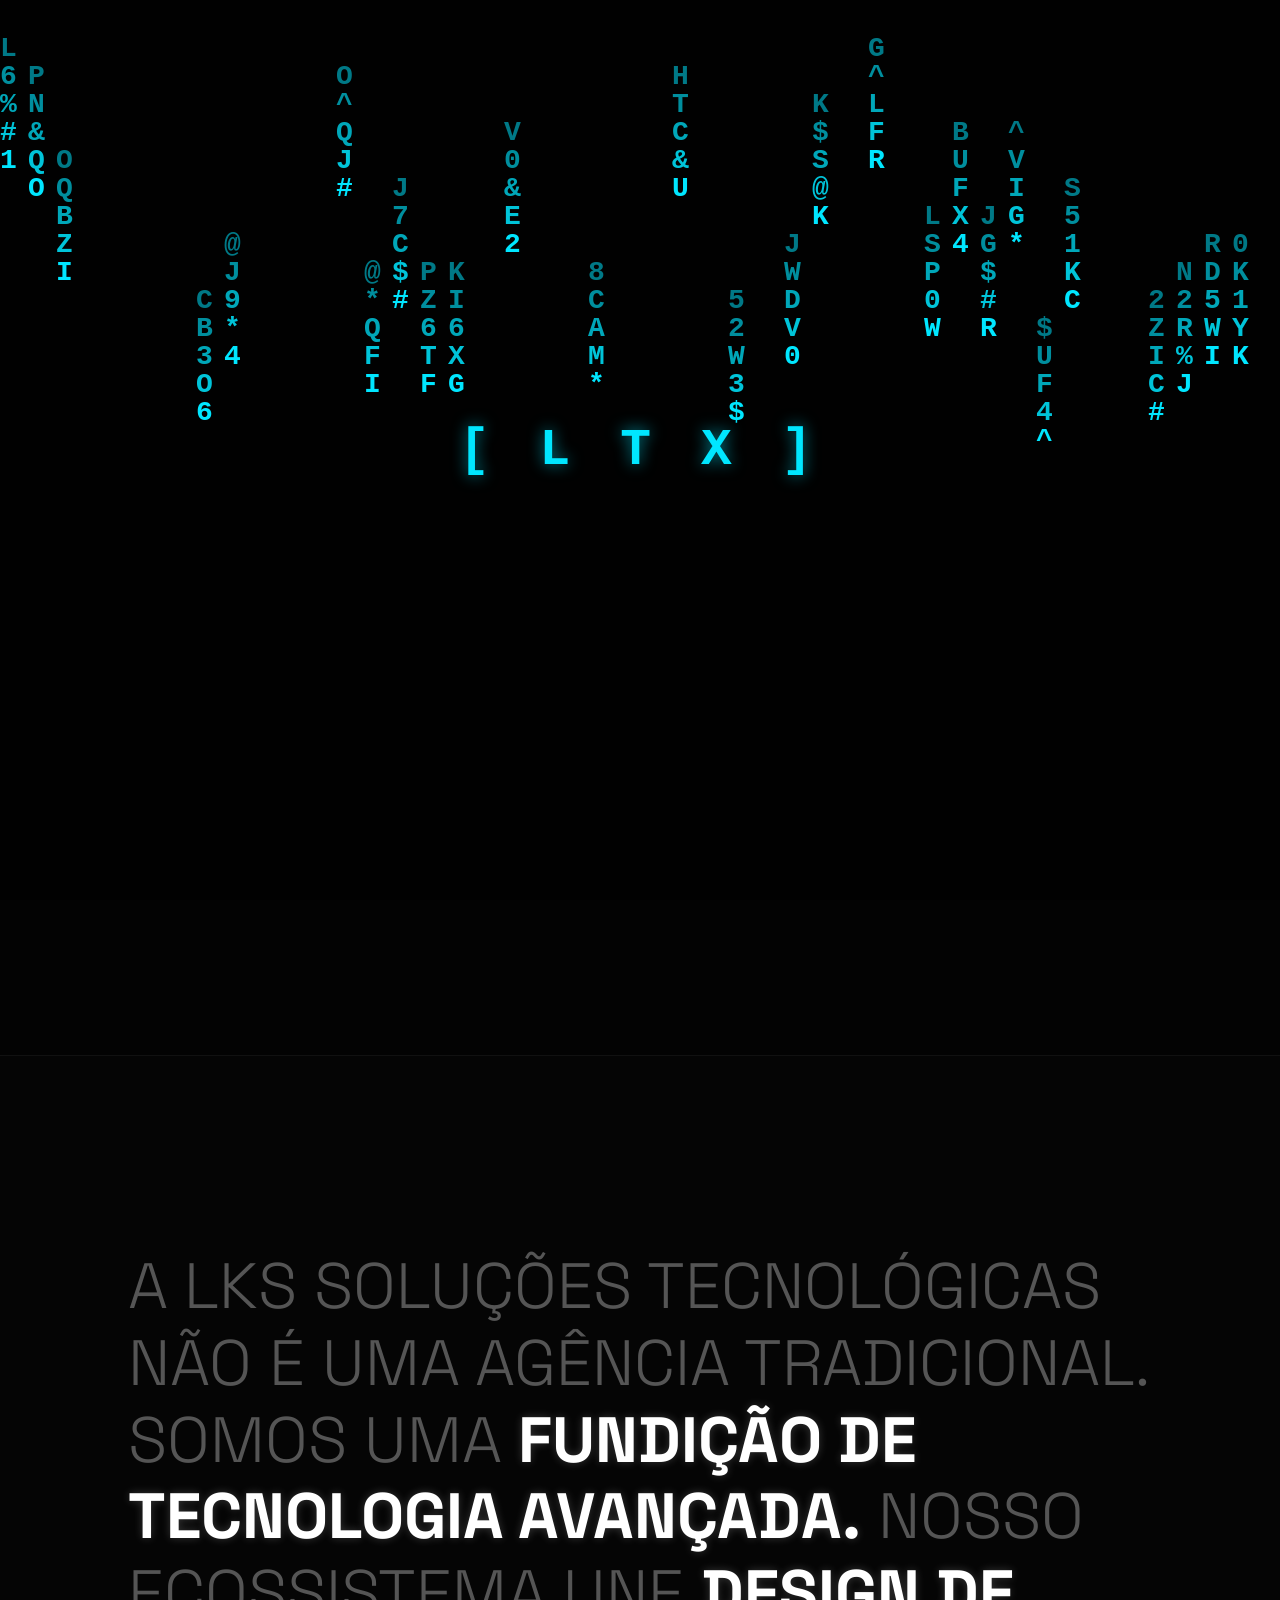
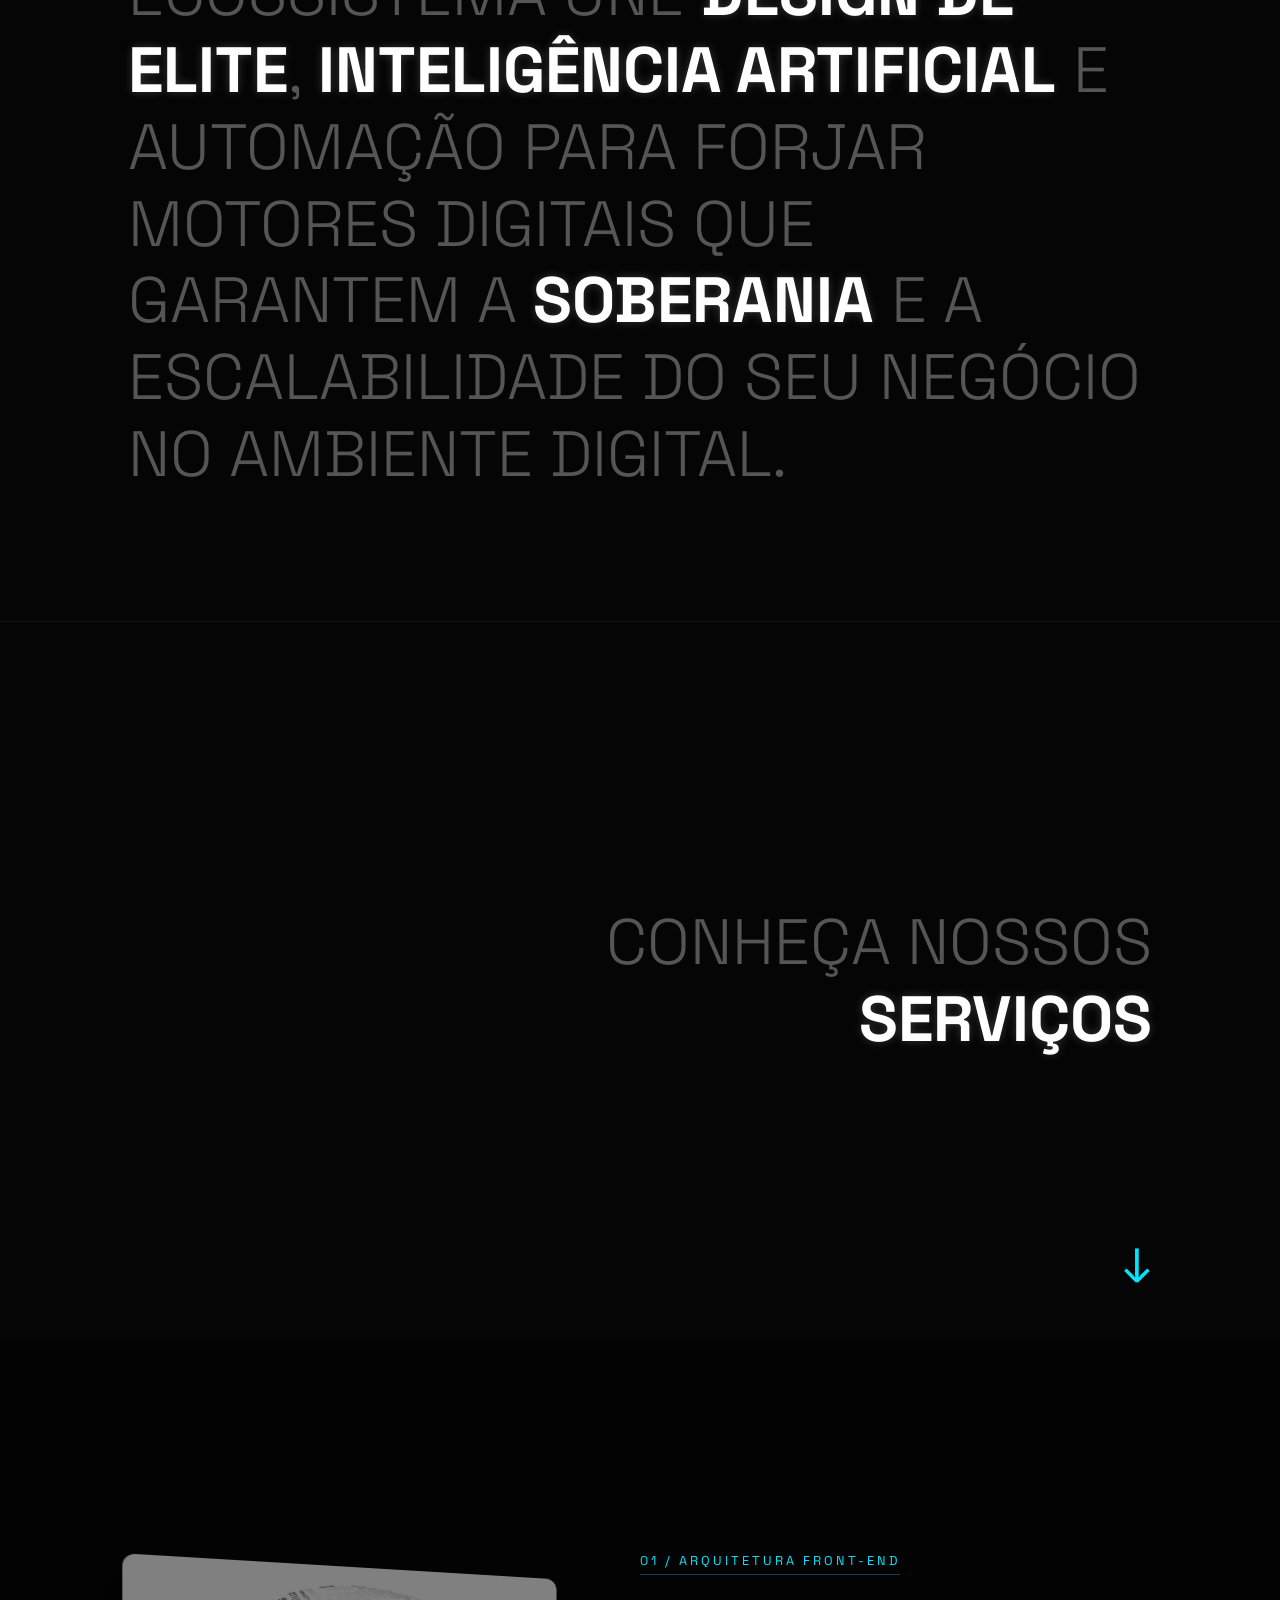
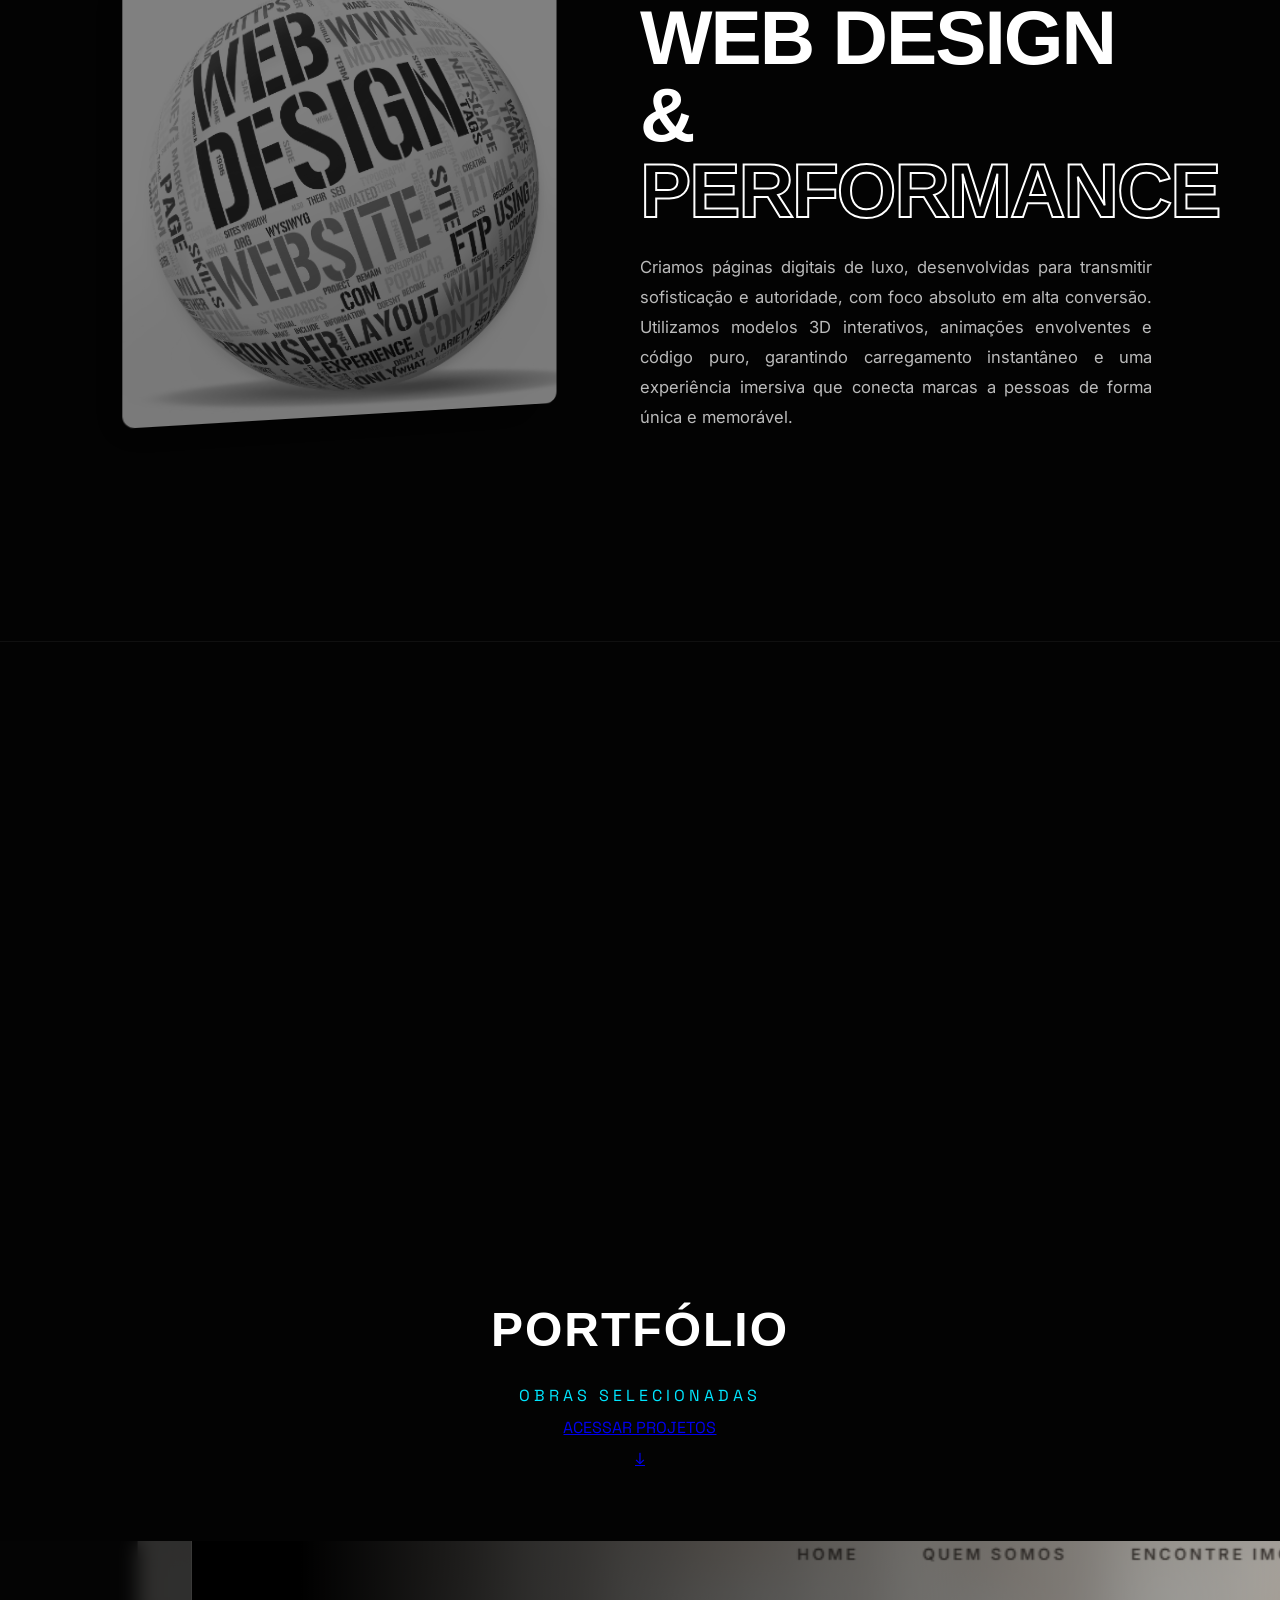
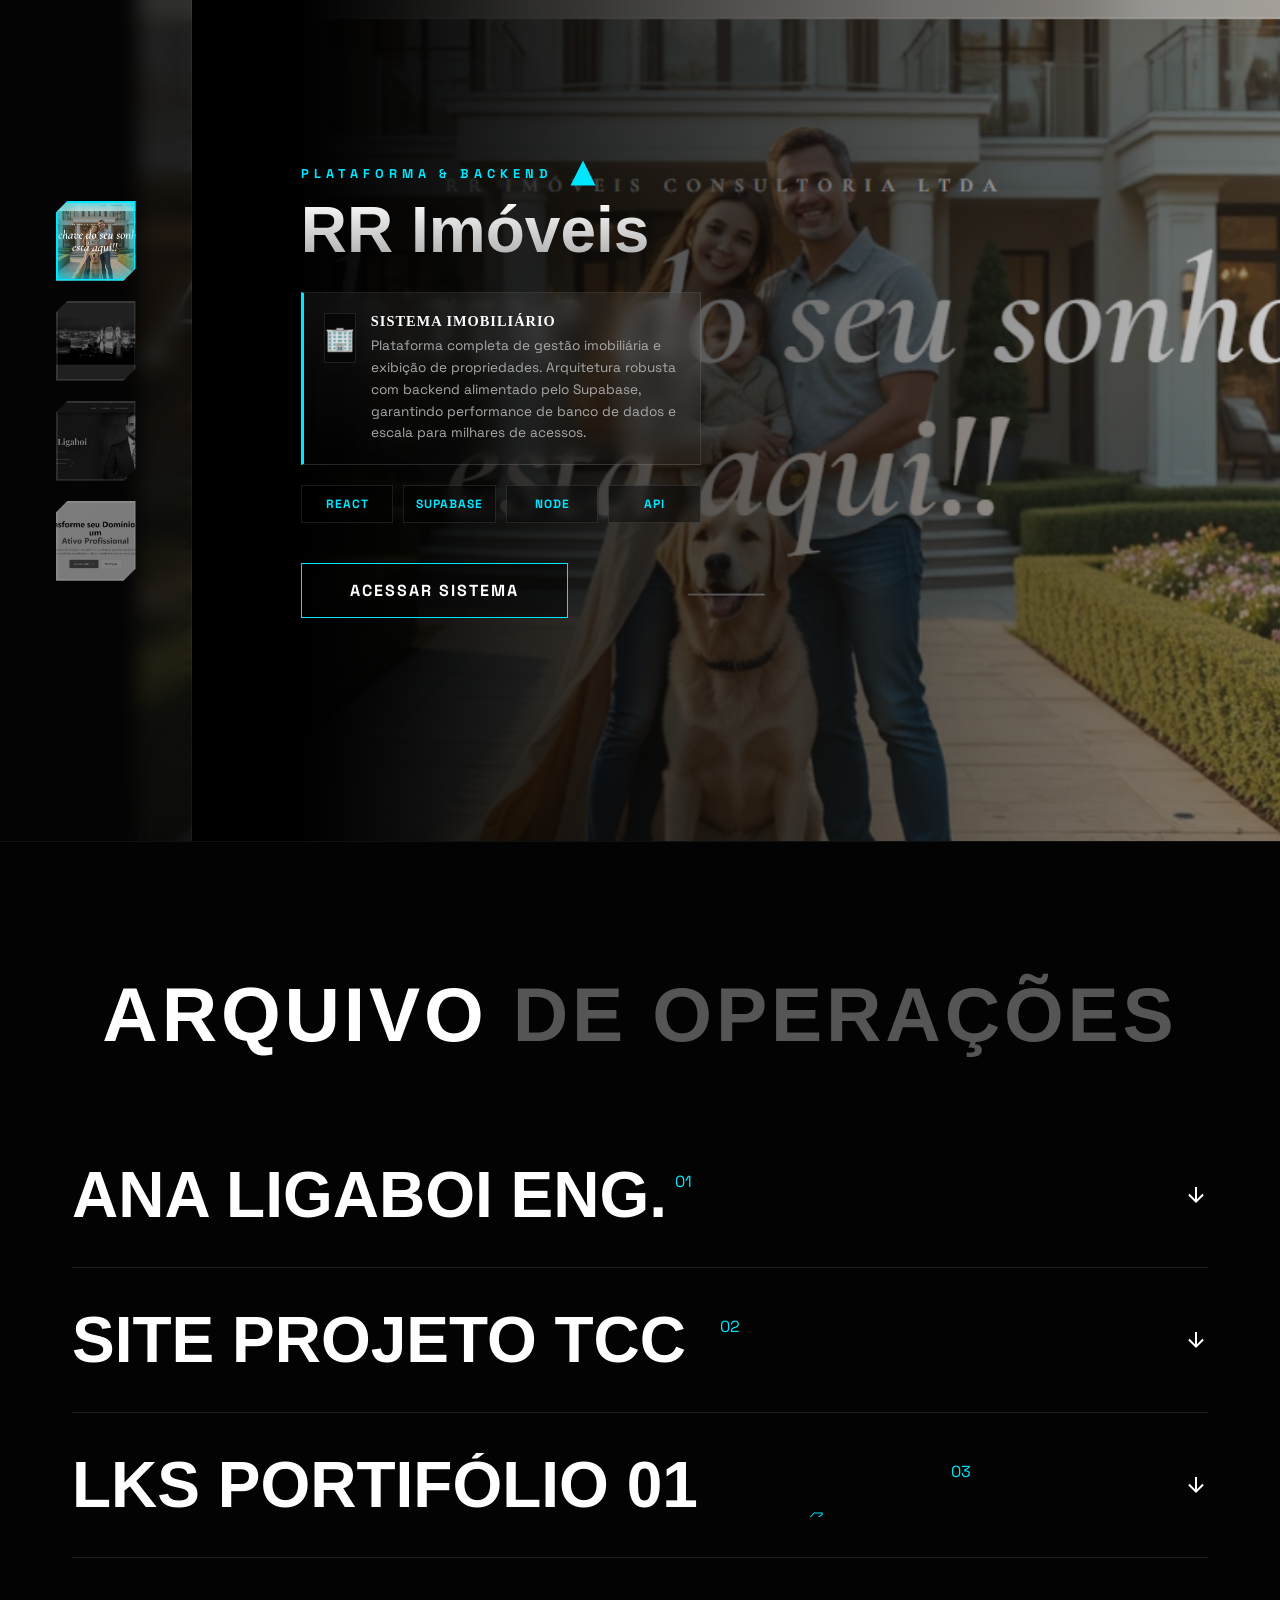
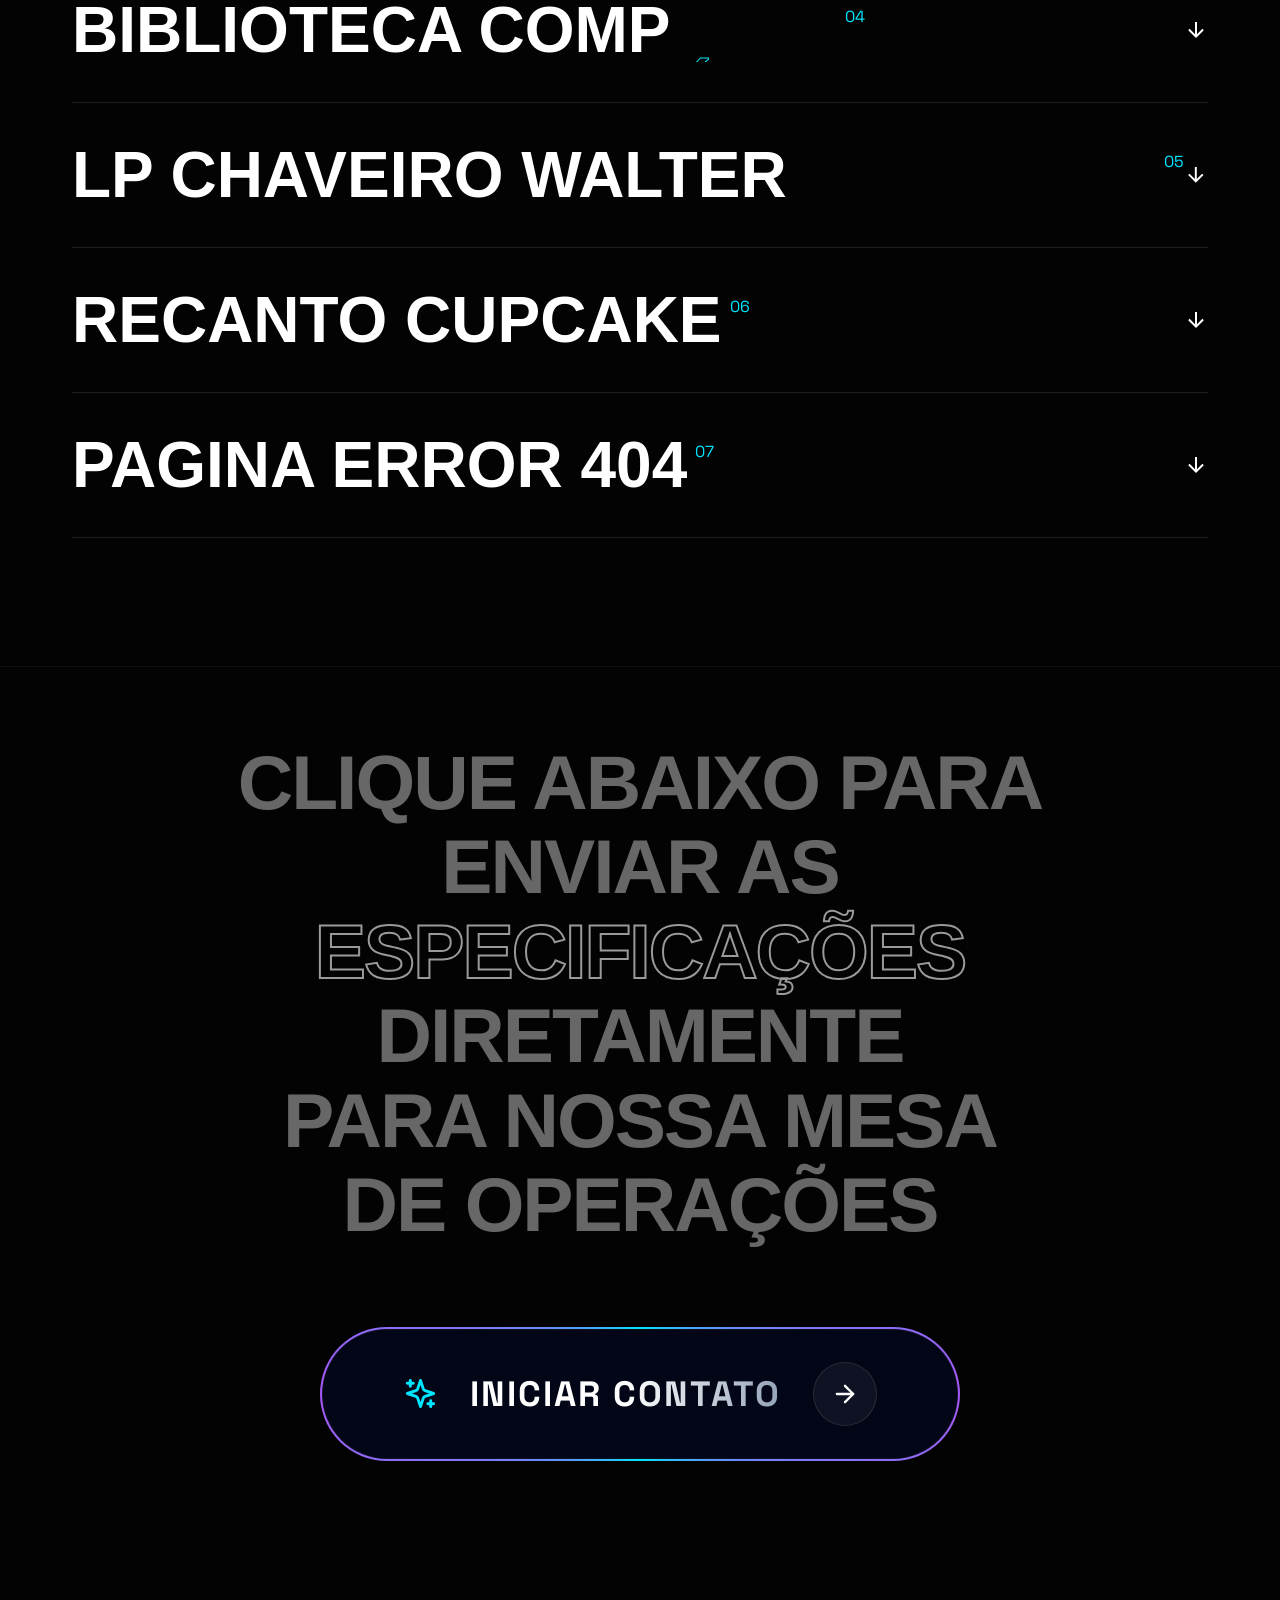
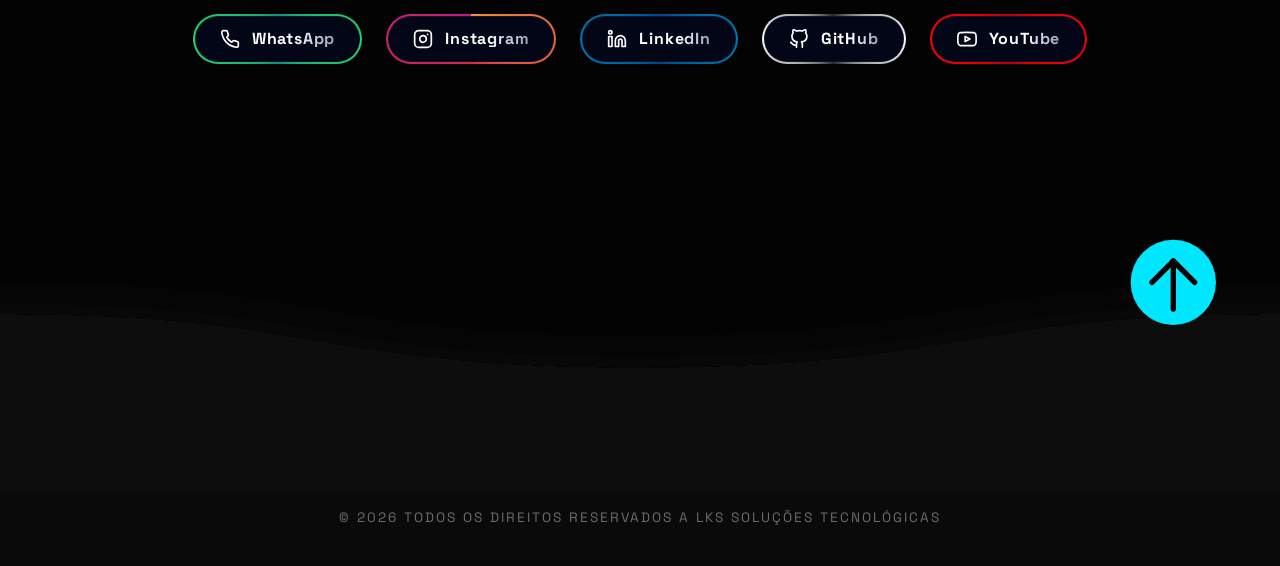
==== commit 1582357e: "feat: adiciona preloader cinematográfico LKS Matrix V2 com glitch e efeito CRT" ====
--- a/index.html
+++ b/index.html
@@ -22,6 +22,13 @@
 </head>
 
 <body>
+
+    <div id="lks-preloader-v2">
+        <canvas id="lks-canvas-v2"></canvas>
+        <div class="lks-caixa-texto">
+            <span id="lks-texto-v2"> INICIANDO... </span>
+        </div>
+    </div>
 
     <div class="noise"></div>
     <div id="cursor"></div>
@@ -387,61 +394,23 @@
         </section>
 
     </div> 
-    <div id="lks-mobile">
+
+   <div id="lks-mobile">
 
         <nav class="m-nav">
             <div class="nav-logo">LKS SOL TECH</div>
             <a href="#lks-modern-btn" class="cta-btn" style="padding: 0.6rem 1.2rem; font-size: 0.75rem;"><span>INICIAR</span></a>
         </nav>
 
-        <section class="hero">
-                <div class="hero-title-container">
-                    <h1>
-                        <div class="word">
-                            <span class="char">O</span> <span class="char">F</span><span class="char">U</span><span class="char">T</span><span class="char">U</span><span class="char">R</span><span class="char">O</span>
-                        </div>
-                        <div class="word da">da</div><br>
-                        <div class="word">
-                            <span class="char">T</span><span class="char">E</span><span class="char">C</span><span class="char">N</span><span class="char">O</span><span class="char">L</span><span class="char">O</span><span class="char">G</span><span class="char">I</span><span class="char">A</span>
-                        </div>
-                    </h1>
-                </div>
-
-                <div class="tape-system">
-                    <div class="tape-wrapper" id="tape-left-right">
-                        <div class="tape-track track-left">
-                            <span class="tape-text">✦ AUTOMAÇÃO DE PROCESSOS ✦ AGENTES DE INTELIGÊNCIA ARTIFICIAL ✦ MICRO SAAS ✦ WEB DESIGN DE ELITE </span>
-                            <span class="tape-text">✦ AUTOMAÇÃO DE PROCESSOS ✦ AGENTES DE INTELIGÊNCIA ARTIFICIAL ✦ MICRO SAAS ✦ WEB DESIGN DE ELITE </span>
-                            <span class="tape-text">✦ AUTOMAÇÃO DE PROCESSOS ✦ AGENTES DE INTELIGÊNCIA ARTIFICIAL ✦ MICRO SAAS ✦ WEB DESIGN DE ELITE </span>
-                            <span class="tape-text">✦ AUTOMAÇÃO DE PROCESSOS ✦ AGENTES DE INTELIGÊNCIA ARTIFICIAL ✦ MICRO SAAS ✦ WEB DESIGN DE ELITE </span>
-                        </div>
-                    </div>
-
-                    <div class="tape-wrapper" id="tape-right-left">
-                        <div class="tape-track track-right">
-                            <span class="tape-text">✦ PURIST CODE ✦ BRUTALIST ARCHITECTURE ✦ OPERATIONAL EXCELLENCE ✦ MACHINE LEARNING </span>
-                            <span class="tape-text">✦ PURIST CODE ✦ BRUTALIST ARCHITECTURE ✦ OPERATIONAL EXCELLENCE ✦ MACHINE LEARNING </span>
-                            <span class="tape-text">✦ PURIST CODE ✦ BRUTALIST ARCHITECTURE ✦ OPERATIONAL EXCELLENCE ✦ MACHINE LEARNING </span>
-                            <span class="tape-text">✦ PURIST CODE ✦ BRUTALIST ARCHITECTURE ✦ OPERATIONAL EXCELLENCE ✦ MACHINE LEARNING </span>
-                        </div>
-                    </div>
-                </div>
-            </section>
-
-            <section class="section-dark manifesto-section">
-                <p class="big-text">
-                    A LKS SOLUÇÕES TECNOLÓGICAS NÃO É UMA AGÊNCIA TRADICIONAL. SOMOS UMA <span>FUNDIÇÃO DE TECNOLOGIA AVANÇADA.</span> NOSSO ECOSSISTEMA UNE <span>DESIGN DE ELITE</span>, <span>INTELIGÊNCIA ARTIFICIAL</span> E AUTOMAÇÃO PARA FORJAR MOTORES DIGITAIS QUE GARANTEM A <span>SOBERANIA</span> E A ESCALABILIDADE DO SEU NEGÓCIO NO AMBIENTE DIGITAL.
-                </p>
-            </section>
-
-            <section class="section-dark transition-section">
-                <p class="big-text transition-text">
-                    CONHEÇA NOSSOS<br>
-                    <span>SERVIÇOS</span>
-                </p>
-                <div class="down-arrow-hint">↓</div>
-            </section>
-        </div>
+        <header class="m-hero">
+            <h1 class="m-title">
+                PORTI
+                FÓLIO<br>
+                <span class="text-outline">VERSÃO
+                                MOBILE</span>
+            </h1>
+            <p class="m-subtitle">Arquitetura Front-end de Alta Performance</p>
+        </header>
 
         <section class="m-gallery">
             <div class="m-card">
@@ -481,7 +450,8 @@
             </div>
         </section>
 
-    </div> 
+    </div>
+
     <section class="archive-section">
         <div class="archive-container">
             <div class="archive-header text-item">
--- a/style.css
+++ b/style.css
@@ -1,29 +1,113 @@
 /* ========================================== */
-/* O "KILL SWITCH" DOS DOIS MUNDOS LKS */
-/* ========================================== */
-
-/* Padrão: Esconde o Mobile */
-#lks-mobile {
-    display: none;
-}
-
-/* Quando a tela for menor que 900px (Celulares e Tablets) */
+/* 🛡️ TRAVA ABSOLUTA DE MUNDOS (FIM DO ARQUIVO) */
+/* ========================================== */
+
+/* 1. MODO DESKTOP ESTRITO (Acima de 900px) */
+@media screen and (min-width: 901px) {
+    #lks-mobile { 
+        display: none !important; 
+        visibility: hidden !important; 
+        opacity: 0 !important; 
+        height: 0 !important; 
+        overflow: hidden !important; 
+        pointer-events: none !important;
+    }
+    #lks-desktop { display: block !important; }
+}
+
+/* 2. MODO MOBILE ESTRITO (Até 900px) */
+@media screen and (max-width: 900px) {
+    #lks-desktop { 
+        display: none !important; 
+        visibility: hidden !important; 
+        opacity: 0 !important; 
+        height: 0 !important; 
+        overflow: hidden !important; 
+        pointer-events: none !important;
+    }
+    #lks-mobile { display: block !important; width: 100vw; overflow-x: hidden; }
+    #cursor { display: none !important; }
+}
+
+
+/* ========================================== */
+/* 🌌 CSS LKS MATRIX V2 - DIRECTOR'S CUT */
+/* ========================================== */
+#lks-preloader-v2 {
+    position: fixed;
+    top: 0; left: 0;
+    width: 100vw; height: 100vh;
+    background-color: #030303;
+    display: flex;
+    justify-content: center;
+    align-items: center;
+    z-index: 999999;
+    overflow: hidden;
+    transform-origin: center;
+}
+
+#lks-canvas-v2 {
+    position: absolute;
+    top: 0; left: 0;
+    width: 100%; height: 100%;
+    z-index: 1;
+}
+
+.lks-caixa-texto {
+    position: relative;
+    z-index: 2;
+    font-family: 'Space Mono', monospace, sans-serif;
+    font-size: clamp(1.2rem, 2.5vw, 2rem);
+    color: #00e6ff;
+    letter-spacing: 6px;
+    font-weight: bold;
+    text-shadow: 0 0 10px rgba(0, 230, 255, 0.6);
+    transform: scale(0.8); /* Começa um pouco menor */
+    transition: transform 7s linear; /* ZOOM MUITO LENTO E CONTÍNUO */
+}
+
+/* A classe que o JS vai injetar para a caixa vir crescendo */
+.lks-caixa-texto.zooming {
+    transform: scale(1.6); /* Termina gigante */
+}
+
+/* O brilho final de Acesso Concedido */
+.lks-brilho-maximo {
+    color: #ffffff !important;
+    text-shadow: 0 0 20px #00e6ff, 0 0 40px #00e6ff, 0 0 80px #00e6ff !important;
+}
+
+/* ========================================== */
+/* 🎬 EFEITOS ESPECIAIS (GLITCH & TV OFF) */
+/* ========================================== */
+
+/* 1. O Glitch Total (A tela pane) */
+@keyframes screenGlitch {
+    0% { filter: contrast(1); transform: translateX(0); }
+    20% { filter: contrast(3) hue-rotate(90deg) invert(1); transform: translateX(-10px); }
+    40% { filter: contrast(1); transform: translateX(10px); }
+    60% { filter: contrast(3) hue-rotate(-90deg) invert(1); transform: translateX(-5px); }
+    80% { filter: contrast(1); transform: translateX(5px); }
+    100% { filter: contrast(1); transform: translateX(0); }
+}
+.screen-glitch {
+    animation: screenGlitch 0.3s infinite;
+}
+
+/* 2. O Desligamento da TV de Tubo (Efeito clássico) */
+@keyframes tvOff {
+    0% { transform: scale(1, 1); opacity: 1; filter: brightness(1); }
+    40% { transform: scale(1, 0.005); opacity: 1; filter: brightness(10); background-color: #fff; } /* Esmaga no eixo Y e vira uma linha branca */
+    70% { transform: scale(0, 0.005); opacity: 1; filter: brightness(10); background-color: #fff; } /* A linha encolhe pro centro */
+    100% { transform: scale(0, 0); opacity: 0; filter: brightness(0); } /* Apaga tudo */
+}
+.tv-off-effect {
+    animation: tvOff 0.6s cubic-bezier(0.8, 0.2, 0.1, 1) forwards;
+}
+
+/* Oculta no celular direto no CSS */
 @media (max-width: 900px) {
-    /* Desliga a Ferrari */
-    #lks-desktop {
-        display: none !important;
-    }
-    #cursor {
-        display: none !important; /* Desliga o cursor hacker no touch */
-    }
-    
-    /* Liga o Tanque Blindado */
-    #lks-mobile {
-        display: block;
-        width: 100vw;
-        min-height: 100vh;
-        background-color: var(--bg);
-    }
+    #lks-preloader-v2 { display: none !important; }
 }
 
 /* ========================================== */
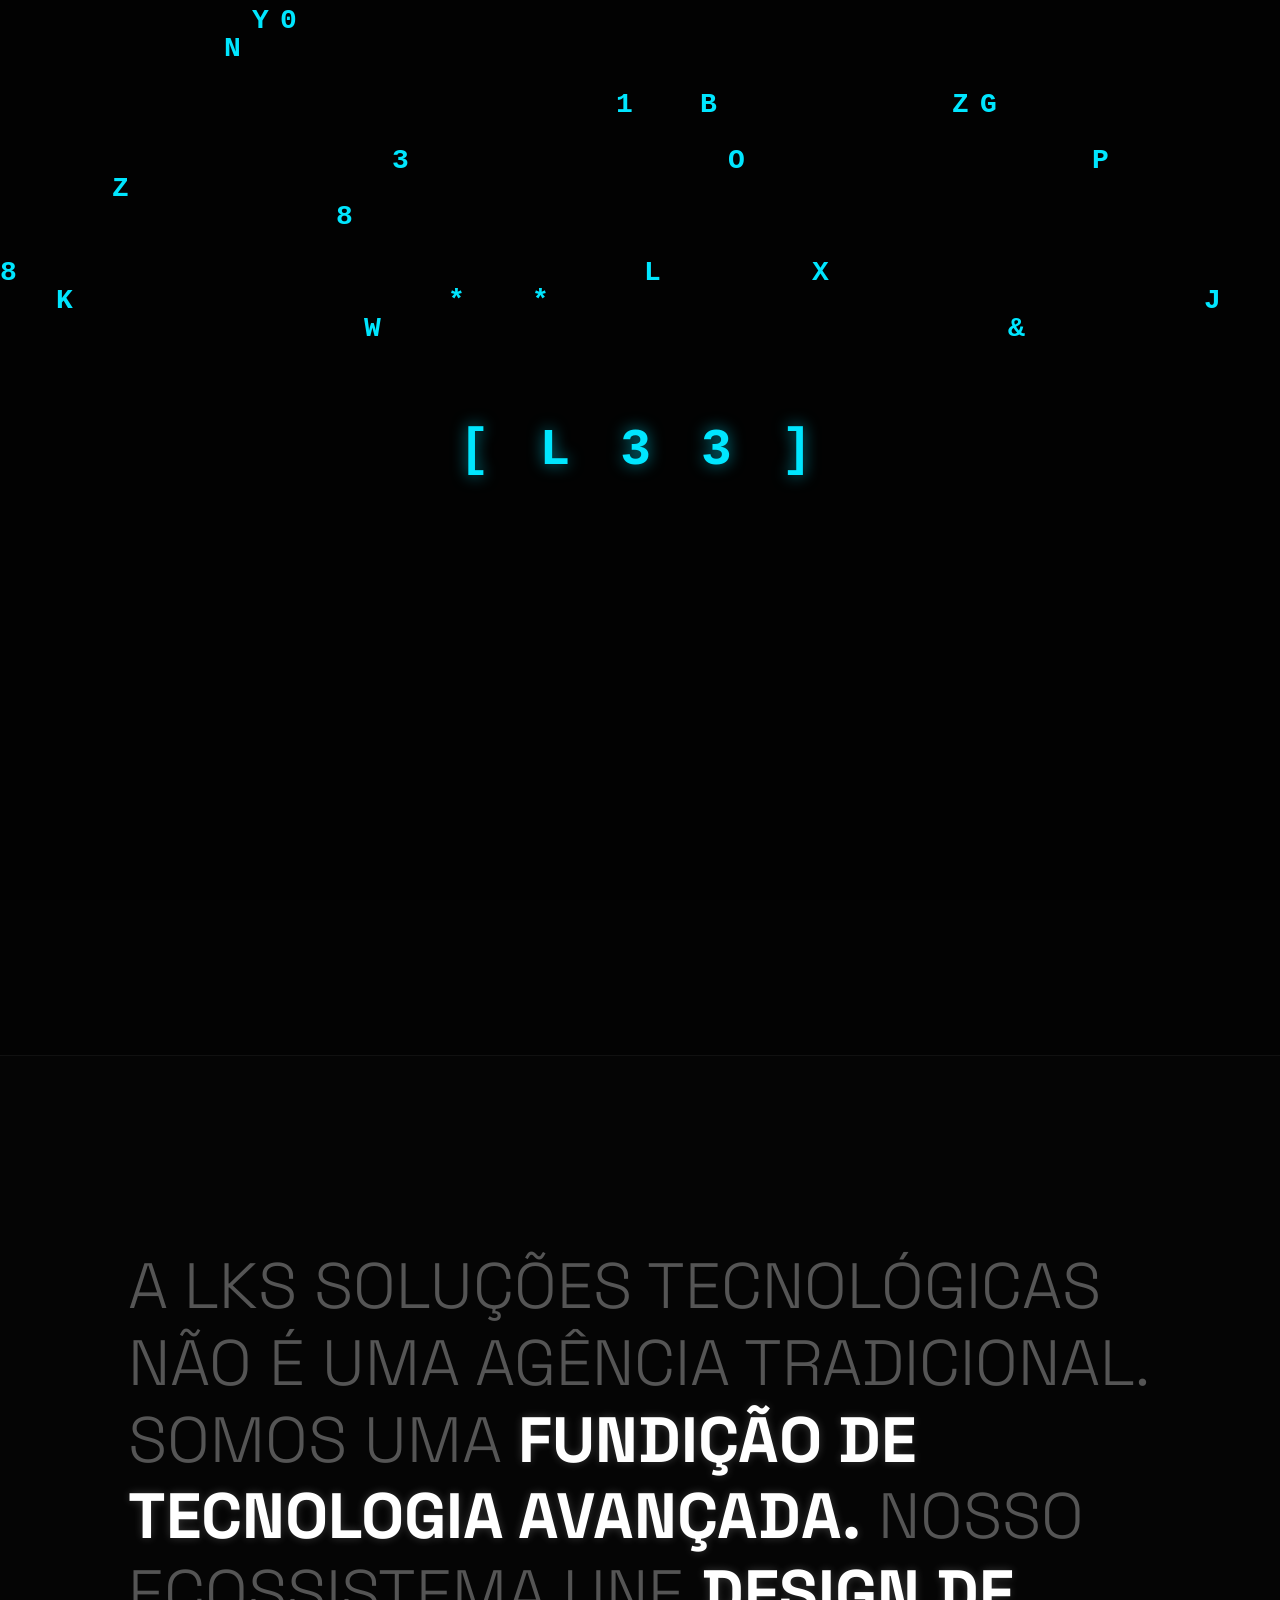
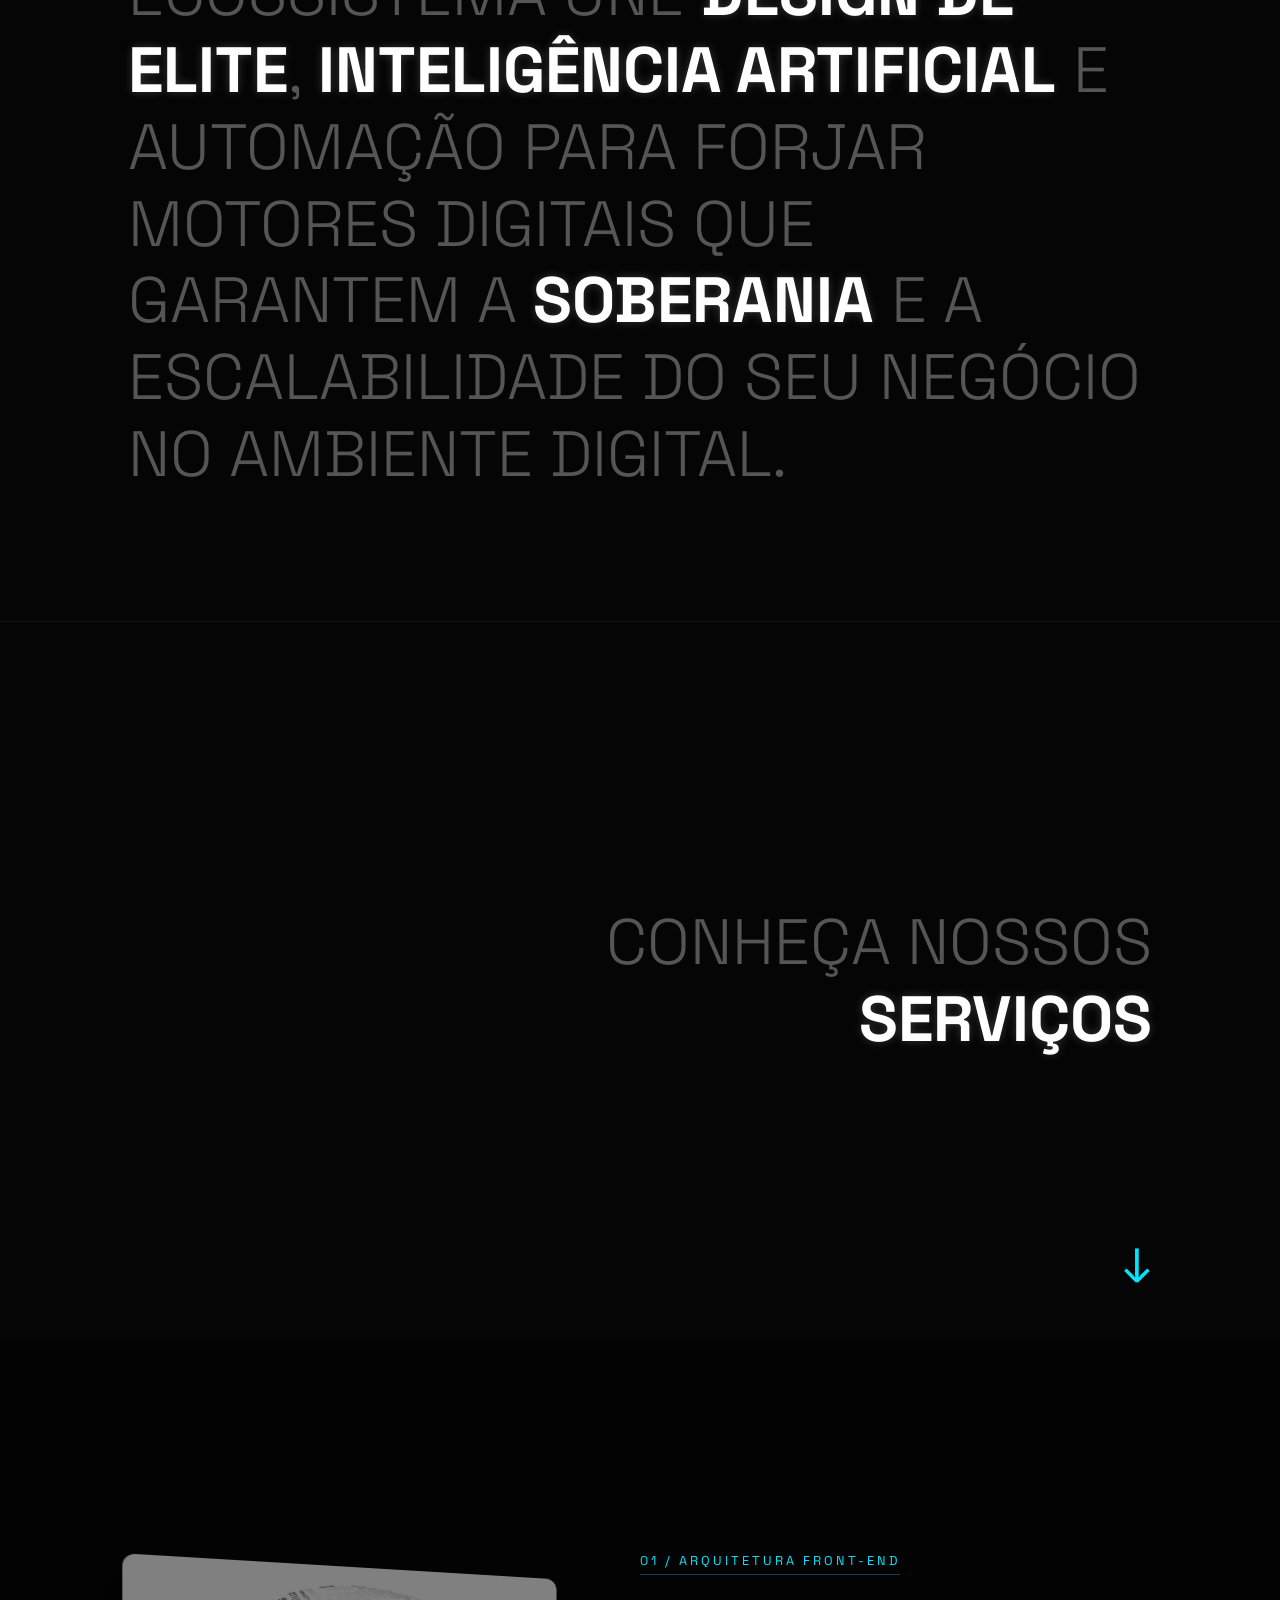
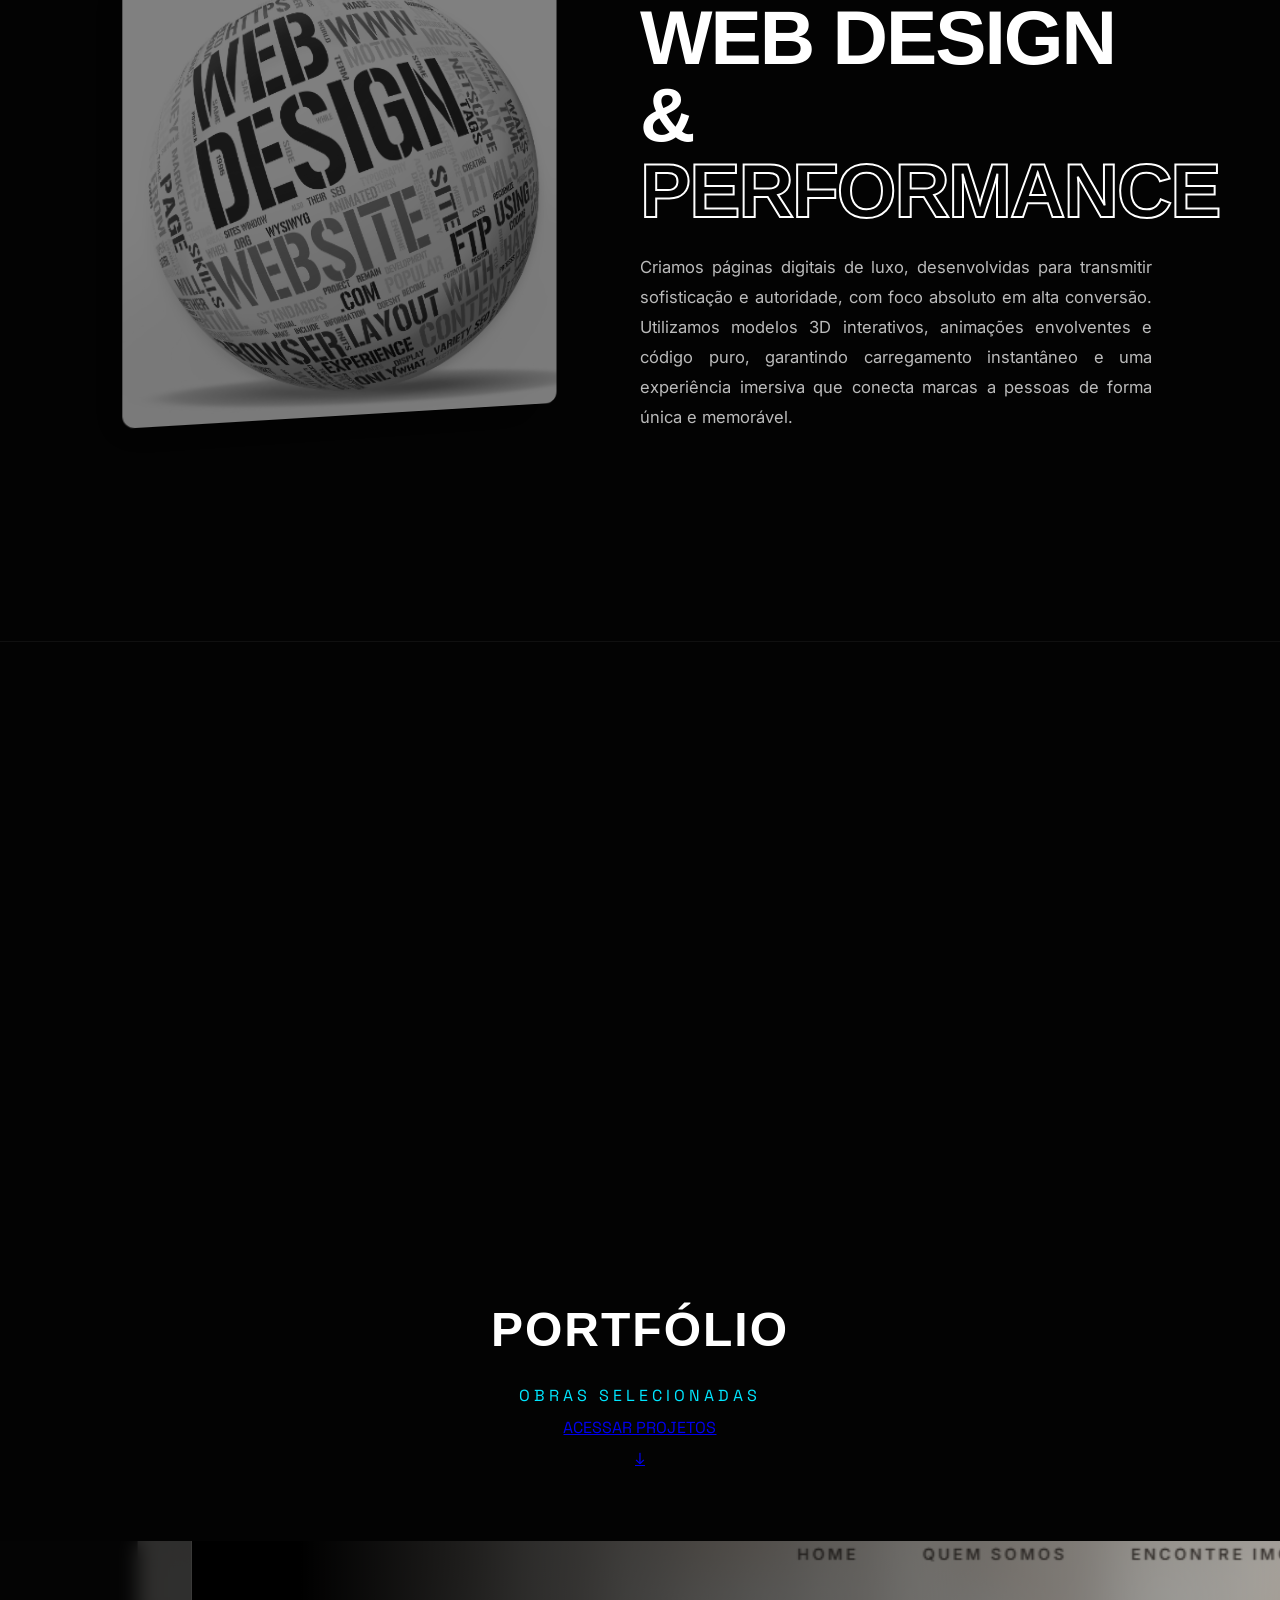
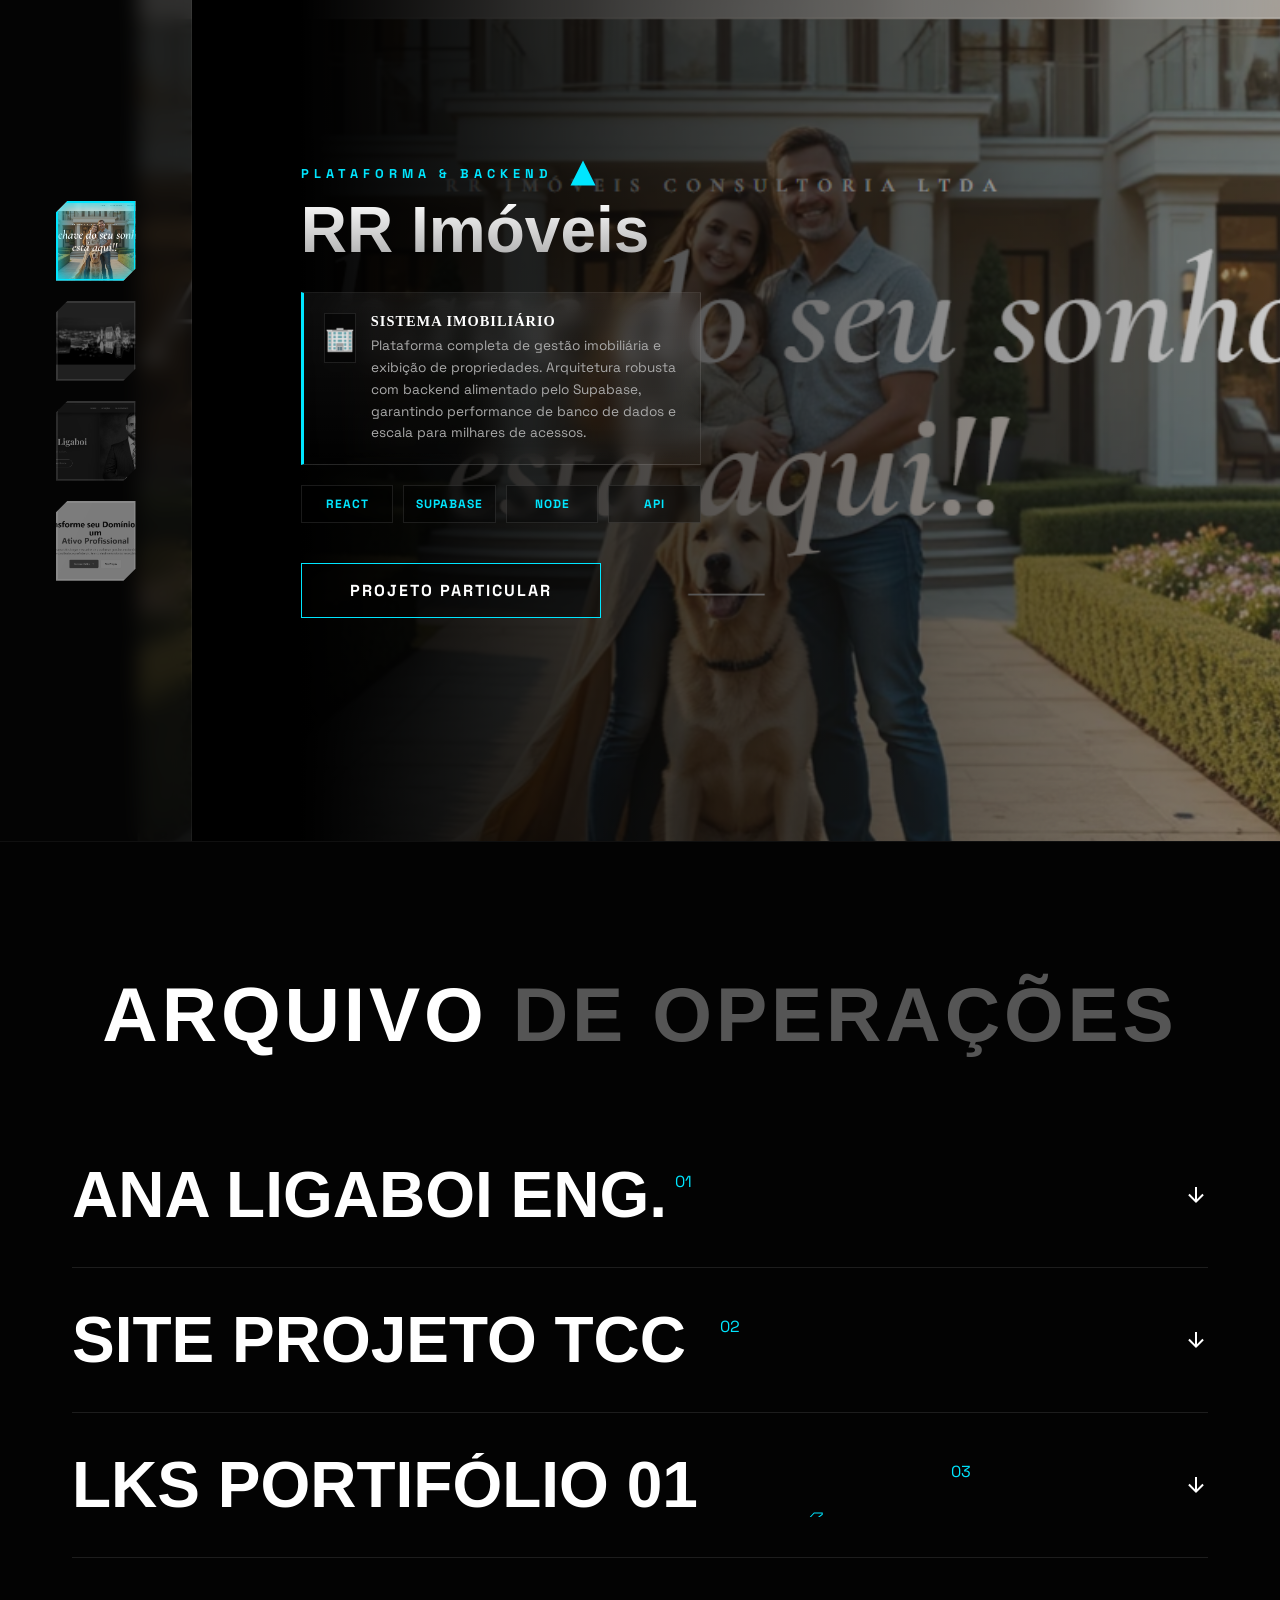
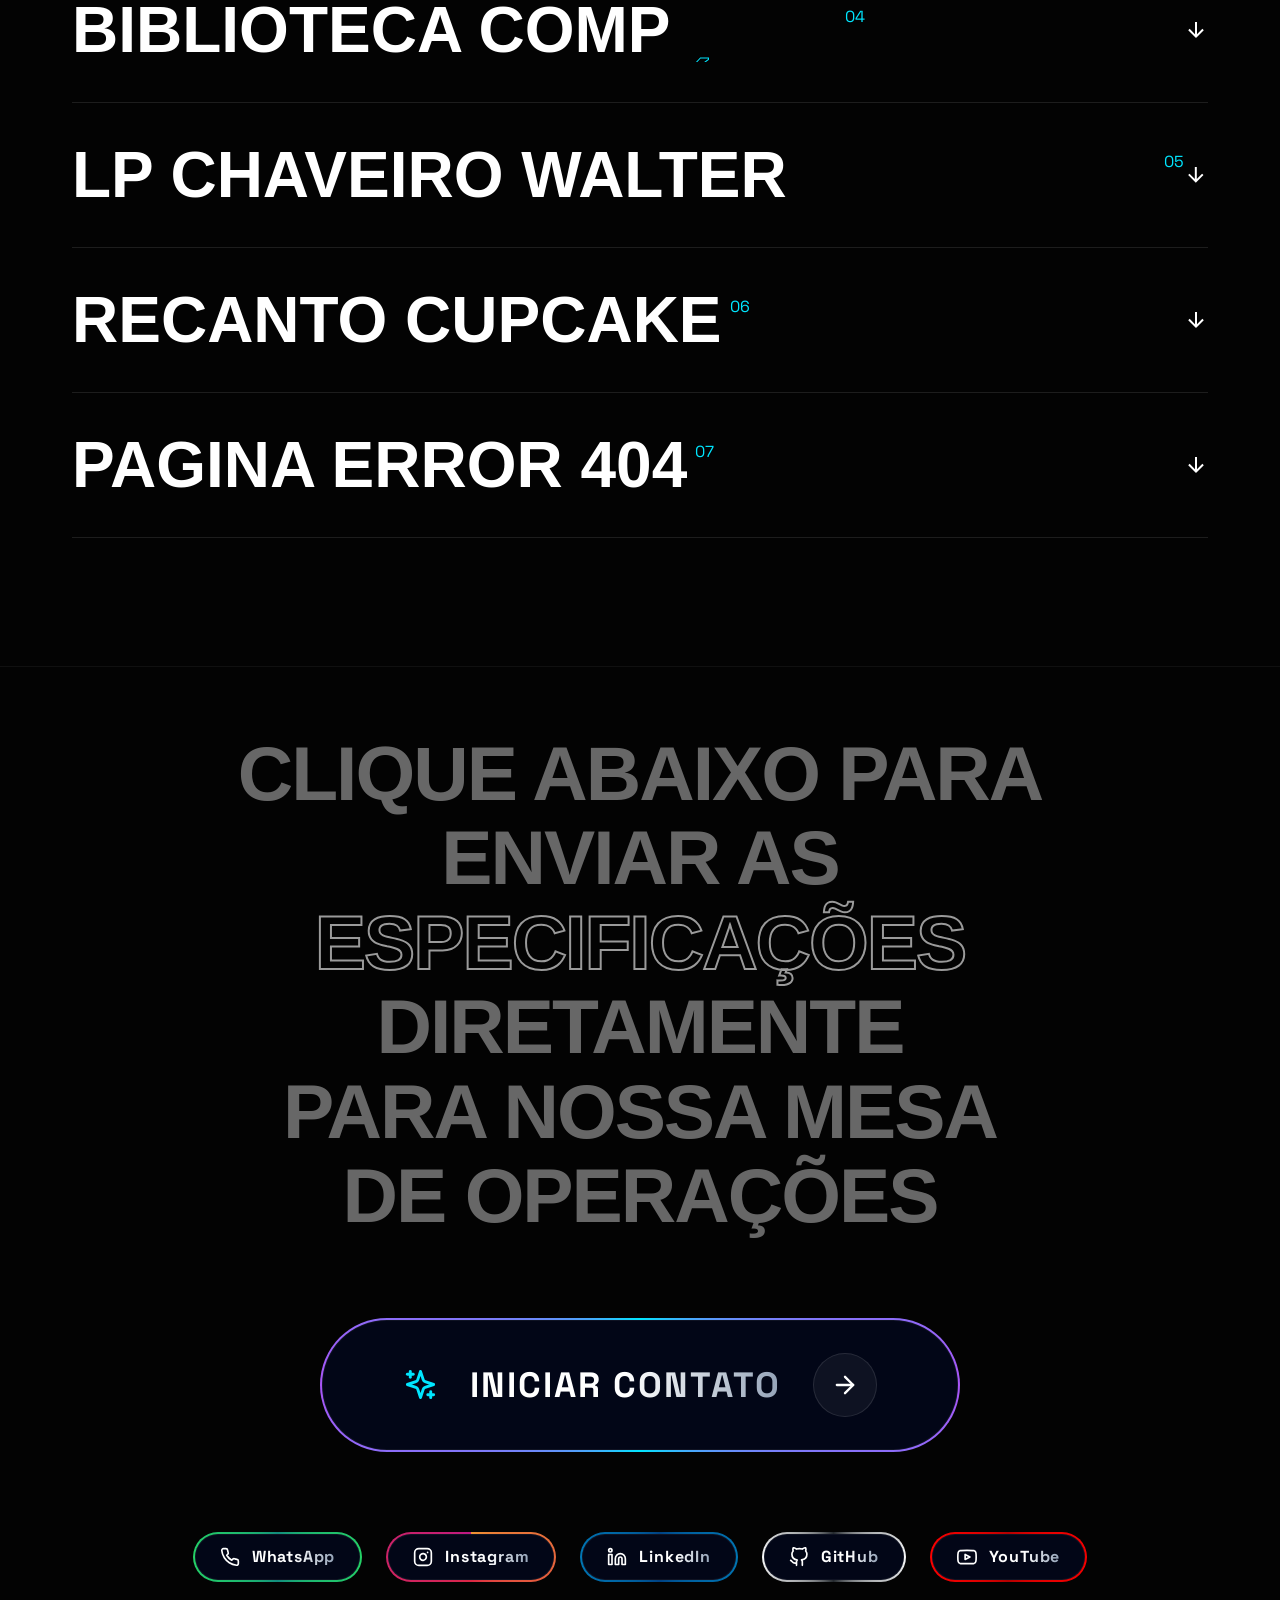
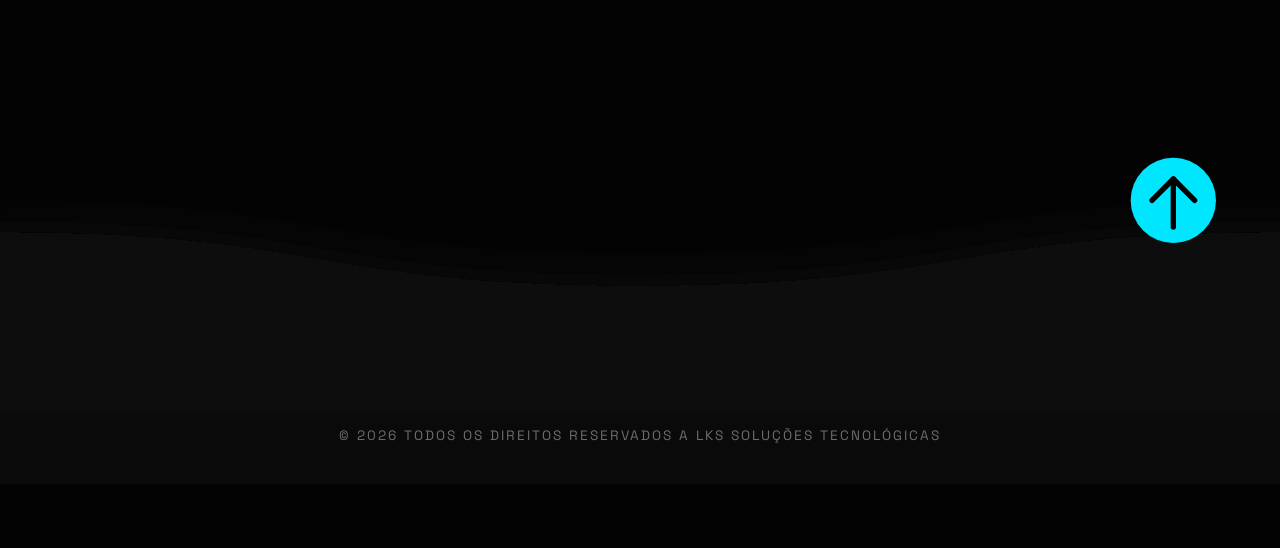
==== commit f730454c: "feat: integração do formspree com modal de vidro e tela de agradecimento cyberpunk" ====
--- a/index.html
+++ b/index.html
@@ -297,7 +297,7 @@
                             <div class="stack-item"><p>Node</p></div>
                             <div class="stack-item"><p>API</p></div>
                         </div>
-                        <a href="#" class="view-project-btn magnetic"><span>ACESSAR SISTEMA</span></a>
+                        <a href="#" class="view-project-btn magnetic"><span>PROJETO PARTICULAR</span></a>
                     </div>
                 </div>
 
@@ -662,7 +662,7 @@
             <h2 class="massive-text text-muted">PARA NOSSA MESA</h2>
             <h2 class="massive-text text-muted">DE OPERAÇÕES</h2>
             
-            <a href="mailto:lkssoltech@gmail.com?subject=Iniciando%20Projeto%20-%20LKS%20Foundry" id="lks-modern-btn" class="modern-btn-group magnetic">
+           <a href="javascript:void(0)" onclick="document.getElementById('lks-contact-modal').classList.add('active'); document.body.style.overflow='hidden';" id="lks-modern-btn" class="modern-btn-group magnetic open-contact-modal">
                 <div class="modern-aura-glow"></div>
                 <div class="modern-border-wrap"><div class="modern-border-spin"></div></div>
                 <div class="modern-btn-inner">
@@ -679,8 +679,6 @@
                 </div>
                 <div class="modern-internal-glow"></div>
             </a>
-        </div>
-    </section>
 
     <section id="redes-sociais" class="social-cta-section">
         <div class="social-container">
@@ -773,9 +771,51 @@
         </div>
     </footer>
 
+   <div id="lks-contact-modal" class="lks-modal-overlay">
+        <div class="lks-slanted-box">
+            
+            <button id="lks-close-modal" class="lks-close-btn">&times;</button>
+            <span></span>
+
+            <div class="lks-contact-content">
+                <div id="lks-form-content-v2">
+                    <h2 class="modal-title">INICIAR TRANSMISSÃO <span class="blink">_</span></h2>
+                    <p class="modal-desc">Insira seus dados para enviar sua mensagem para a central LKS.</p>
+                    
+                    <form id="lks-contact-form-v2" action="https://formspree.io/f/xbdpjezp" method="POST">
+                        <div class="input-group">
+                            <input type="text" id="nome-v2" name="nome" placeholder="NOME IDENTIFICADOR" required>
+                        </div>
+                        <div class="input-group">
+                            <input type="email" id="email-v2" name="email" placeholder="E-MAIL DE CONTATO" required>
+                        </div>
+                        <div class="input-group">
+                            <input type="tel" id="telefone-v2" name="telefone" placeholder="TELEFONE / WHATSAPP" required>
+                        </div>
+                        <div class="input-group">
+                            <select id="projeto-v2" name="projeto" required>
+                                <option value="" disabled selected>SELECIONE O TIPO DE PROJETO</option>
+                                <option value="Agentes de IA">Agentes de Inteligência Artificial</option>
+                                <option value="Micro SaaS">Desenvolvimento de Micro SaaS</option>
+                                <option value="Web Site">Web Site de Alta Performance</option>
+                                <option value="Automação">Automação de Processos</option>
+                                <option value="Outros">Outros Assuntos</option>
+                            </select>
+                        </div>
+                        <div class="input-group">
+                            <textarea id="mensagem-v2" name="mensagem" rows="3" placeholder="MOTIVO DO CONTATO..." required></textarea>
+                        </div>
+                        
+                        <button type="submit" class="cta-btn submit-btn"><span>ENVIAR PACOTE DE DADOS</span></button>
+                    </form>
+                </div>
+            </div>
+        </div>
+    </div>
+
     <script src="https://cdnjs.cloudflare.com/ajax/libs/gsap/3.12.2/gsap.min.js"></script>
     <script src="https://cdnjs.cloudflare.com/ajax/libs/gsap/3.12.2/ScrollTrigger.min.js"></script>
-    <script src="main.js"></script>
+    <script src="main.js?v=2"></script>
     <script type="module" src="particle-text.js"></script>
 
 </body>
--- a/style.css
+++ b/style.css
@@ -925,6 +925,202 @@
 #lks-modern-btn .modern-arrow { width: 28px !important; height: 28px !important; }
 
 /* ========================================== */
+/* 🔮 CSS MODAL SKEWED CONTACT LKS - REFINADO */
+/* ========================================== */
+
+/* Fundo escuro desfocado - ✅ CENTRALIZAÇÃO VERTICAL GARANTIDA */
+.lks-modal-overlay {
+    position: fixed;
+    top: 0; left: 0; width: 100vw; height: 100vh;
+    background: rgba(0, 0, 0, 0.85);
+    backdrop-filter: blur(8px);
+    display: flex; 
+    justify-content: center; /* Centraliza horizontalmente */
+    align-items: center;     /* ✅ CENTRALIZA VERTICALMENTE */
+    z-index: 999990;
+    opacity: 0; pointer-events: none;
+    transition: opacity 0.5s ease;
+    overflow-y: auto;        /* Permite rolar internamente se for maior que a tela */
+    padding: 40px;          /* Espaçamento para o modal não grudar nas bordas */
+}
+.lks-modal-overlay.active {
+    opacity: 1; pointer-events: auto;
+}
+
+/* O Container Inclinado (A vibe do card) */
+.lks-slanted-box {
+    position: relative;
+    width: 100%; max-width: 500px;
+    display: flex; justify-content: center; align-items: center;
+    transition: 0.5s;
+    transform: translateY(30px) scale(0.9); /* Transform de entrada sutil */
+    margin: auto;           /* Ajuste final de centralização Flexbox */
+}
+.lks-modal-overlay.active .lks-slanted-box {
+    transform: translateY(0) scale(1);
+}
+
+/* 🎨 PALETA DE AZUIS CIANO (As formas de fundo inclinadas) */
+.lks-slanted-box::before,
+.lks-slanted-box::after {
+    content: '';
+    position: absolute;
+    top: 0;
+    left: 50px;
+    width: 50%;
+    height: 100%;
+    border-radius: 8px;
+    /* Inclinado quando inativo */
+    transform: skewX(15deg); 
+    transition: 0.6s cubic-bezier(0.8, 0.2, 0.1, 1);
+    background: linear-gradient(315deg, #002233, #00e6ff); /* Tons de Azul Ciano LKS */
+}
+
+.lks-slanted-box::after {
+    filter: blur(30px); /* O brilho radiante */
+    opacity: 0.5;
+}
+
+/* 🔥 O ESTADO ATIVO DO MODAL: A forma de fundo endireita */
+.lks-slanted-box:hover::before,
+.lks-slanted-box:hover::after,
+.lks-modal-overlay.active .lks-slanted-box::before,
+.lks-modal-overlay.active .lks-slanted-box::after {
+    transform: skewX(0deg);
+    left: 20px;
+    width: calc(100% - 40px);
+    opacity: 1;
+}
+
+/* Botão Fechar */
+.lks-close-btn {
+    position: absolute; top: -30px; right: -20px;
+    background: transparent; border: none;
+    color: #fff; font-size: 2.5rem;
+    cursor: pointer; z-index: 10;
+    transition: all 0.3s;
+}
+.lks-close-btn:hover { color: #00e6ff; text-shadow: 0 0 10px #00e6ff; transform: rotate(90deg); }
+
+/* Partículas de vidro flutuantes - ✅ MOVIDAS PARA OS LADOS */
+.lks-slanted-box span {
+    display: block; position: absolute;
+    top: 0; left: 0; right: 0; bottom: 0;
+    z-index: 5; pointer-events: none;
+}
+.lks-slanted-box span::before,
+.lks-slanted-box span::after {
+    content: '';
+    position: absolute;
+    border-radius: 8px;
+    background: rgba(255, 255, 255, 0.05);
+    backdrop-filter: blur(10px);
+    border: 1px solid rgba(0, 230, 255, 0.1);
+    opacity: 0;
+    transition: 0.5s;
+    animation: floatCards 2s ease-in-out infinite;
+    box-shadow: 0 5px 15px rgba(0,0,0,0.5);
+    top: 50%;                 /* Centraliza verticalmente */
+    transform: translateY(-50%); /* Ajuste final de centralização vertical */
+}
+@keyframes floatCards { 0%, 100% { transform: translateY(-50%) translateY(10px); } 50% { transform: translateY(-50%) translate(-10px); } }
+
+/* ✅ span::before -> Move para a esquerda do modal */
+.lks-slanted-box span::before {
+    left: -60px;
+    width: 0; height: 0;
+}
+/* ✅ span::after -> Move para a direita do modal */
+.lks-slanted-box span::after {
+    right: -60px;
+    width: 100%; height: 100%; animation-delay: -1s;
+}
+
+/* Revela e move as partículas no hover do box */
+.lks-slanted-box:hover span::before {
+    top: 50%;                 /* Mantém centralizado */
+    left: -100px;             /* Afasta mais para a esquerda */
+    width: 80px; height: 80px;
+    opacity: 1;
+}
+.lks-slanted-box:hover span:after {
+    top: 50%;                 /* Mantém centralizado */
+    right: -100px;            /* Afasta mais para a direita */
+    width: 80px; height: 80px;
+    opacity: 1;
+}
+
+/* O Cartão de Vidro Central (Onde está o formulário) */
+.lks-contact-content {
+    position: relative;
+    padding: 30px 40px;
+    background: rgba(0, 10, 15, 0.7); /* Vidro escuro */
+    backdrop-filter: blur(15px);
+    -webkit-backdrop-filter: blur(15px);
+    border: 1px solid rgba(0, 230, 255, 0.1);
+    box-shadow: 0 15px 35px rgba(0, 0, 0, 0.5);
+    border-radius: 8px;
+    z-index: 1;
+    transition: 0.5s;
+    color: #fff;
+    width: 100%;
+}
+
+/* Efeito 3D no Hover do cartão principal */
+.lks-slanted-box:hover .lks-contact-content,
+.lks-modal-overlay.active .lks-contact-content {
+    border-color: rgba(0, 230, 255, 0.4);
+    background: rgba(0, 10, 15, 0.8);
+}
+
+/* Estilo do Formulário Interno (Brutalista LKS) */
+.modal-title { font-family: 'Syncopate', sans-serif; color: #fff; font-size: 1.2rem; margin-bottom: 5px; text-transform: uppercase; }
+.modal-desc { color: #888; font-size: 0.8rem; margin-bottom: 20px; font-family: 'Inter', sans-serif; }
+.input-group { margin-bottom: 12px; }
+.input-group input, .input-group select, .input-group textarea {
+    width: 100%;
+    background: rgba(0,0,0,0.5);
+    border: 1px solid rgba(255,255,255,0.05);
+    padding: 10px 15px;
+    color: #00e6ff;
+    font-family: 'Space Mono', monospace;
+    font-size: 0.85rem;
+    border-radius: 4px;
+    transition: all 0.3s ease;
+}
+.input-group select { appearance: none; cursor: pointer; color: #888; }
+.input-group input:focus, .input-group select:focus, .input-group textarea:focus {
+    border-color: #00e6ff; box-shadow: 0 0 15px rgba(0, 230, 255, 0.2); color: #fff;
+}
+.submit-btn { width: 100%; margin-top: 10px; border-radius: 4px; font-size: 0.85rem;}
+
+/* ✅ CORREÇÃO DAS CORES DO SELECT (DROPDOWN) */
+.input-group select option {
+    background-color: rgba(0, 10, 15, 0.9); /* Mesma cor de vidro escuro do modal */
+    color: #00e6ff; /* Ciano Neon */
+    font-family: 'Space Mono', monospace;
+    padding: 10px; /* Espaçamento interno */
+}
+
+/* ========================================== */
+/* 🎬 ANIMAÇÕES DE ENVIO E SUCESSO (CIANO)Permanecem as mesmas */
+/* ========================================== */
+.hidden { display: none !important; }
+#lks-success-content-v2 { text-align: center; padding: 2rem 0; }
+.sending-spinner {
+    width: 50px; height: 50px; border: 3px solid rgba(0, 230, 255, 0.2); border-top-color: #00e6ff; border-radius: 50%;
+    margin: 0 auto 20px auto; animation: spin 1s linear infinite;
+}
+@keyframes spin { 100% { transform: rotate(360deg); } }
+.checkmark { width: 80px; height: 80px; border-radius: 50%; stroke-width: 3; stroke: #00e6ff; margin: 0 auto 20px auto; }
+.checkmark-circle { stroke-dasharray: 166; stroke-dashoffset: 166; stroke-width: 3; stroke: #00e6ff; fill: none; animation: stroke 0.6s cubic-bezier(0.65, 0, 0.45, 1) forwards; }
+.checkmark-check { transform-origin: 50% 50%; stroke-dasharray: 48; stroke-dashoffset: 48; animation: stroke 0.6s cubic-bezier(0.65, 0, 0.45, 1) 0.6s forwards; }
+@keyframes stroke { 100% { stroke-dashoffset: 0; } }
+.success-title { font-family: 'Syncopate', sans-serif; color: #fff; margin-bottom: 10px; font-size: 1.1rem; }
+.success-text { color: #aaa; font-size: 0.9rem; font-family: 'Inter', sans-serif; }
+
+
+/* ========================================== */
 /* REDES SOCIAIS (AURA STYLE - LKS PURE CSS) */
 /* ========================================== */
 .social-cta-section {
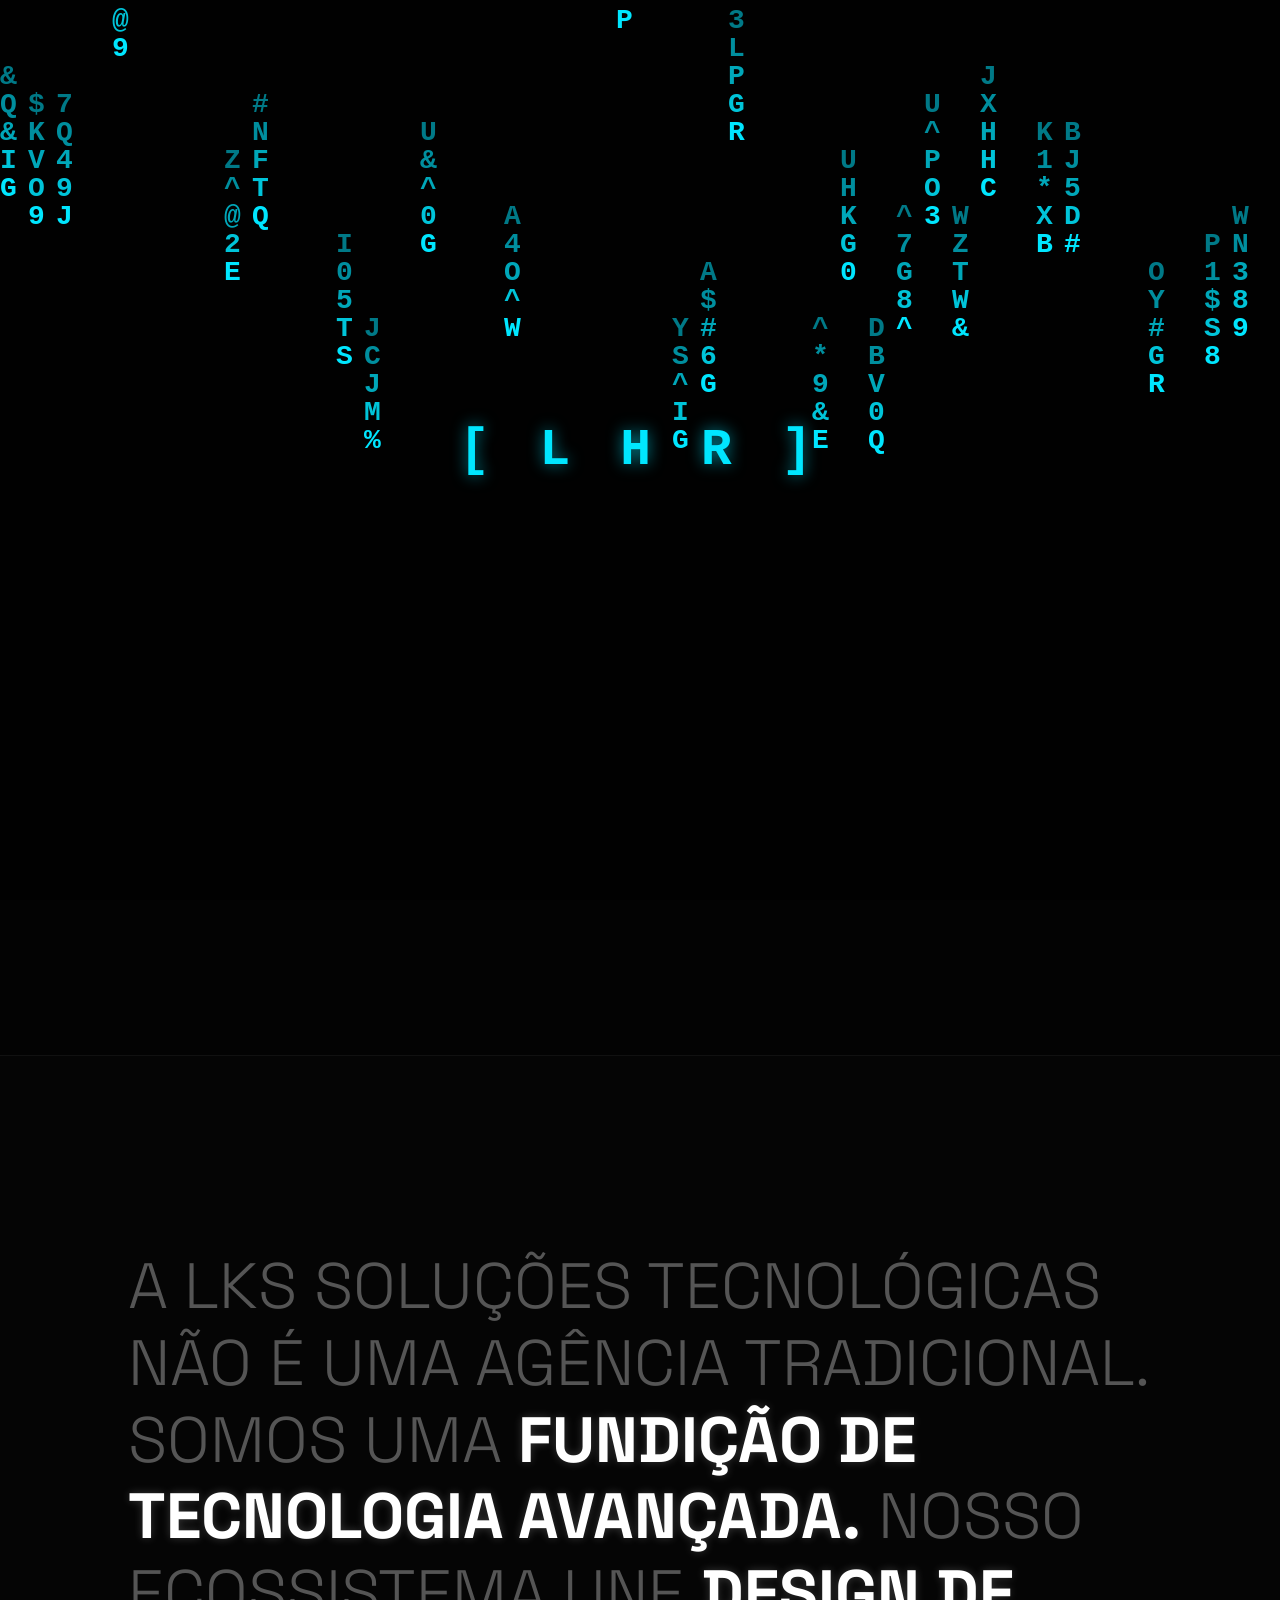
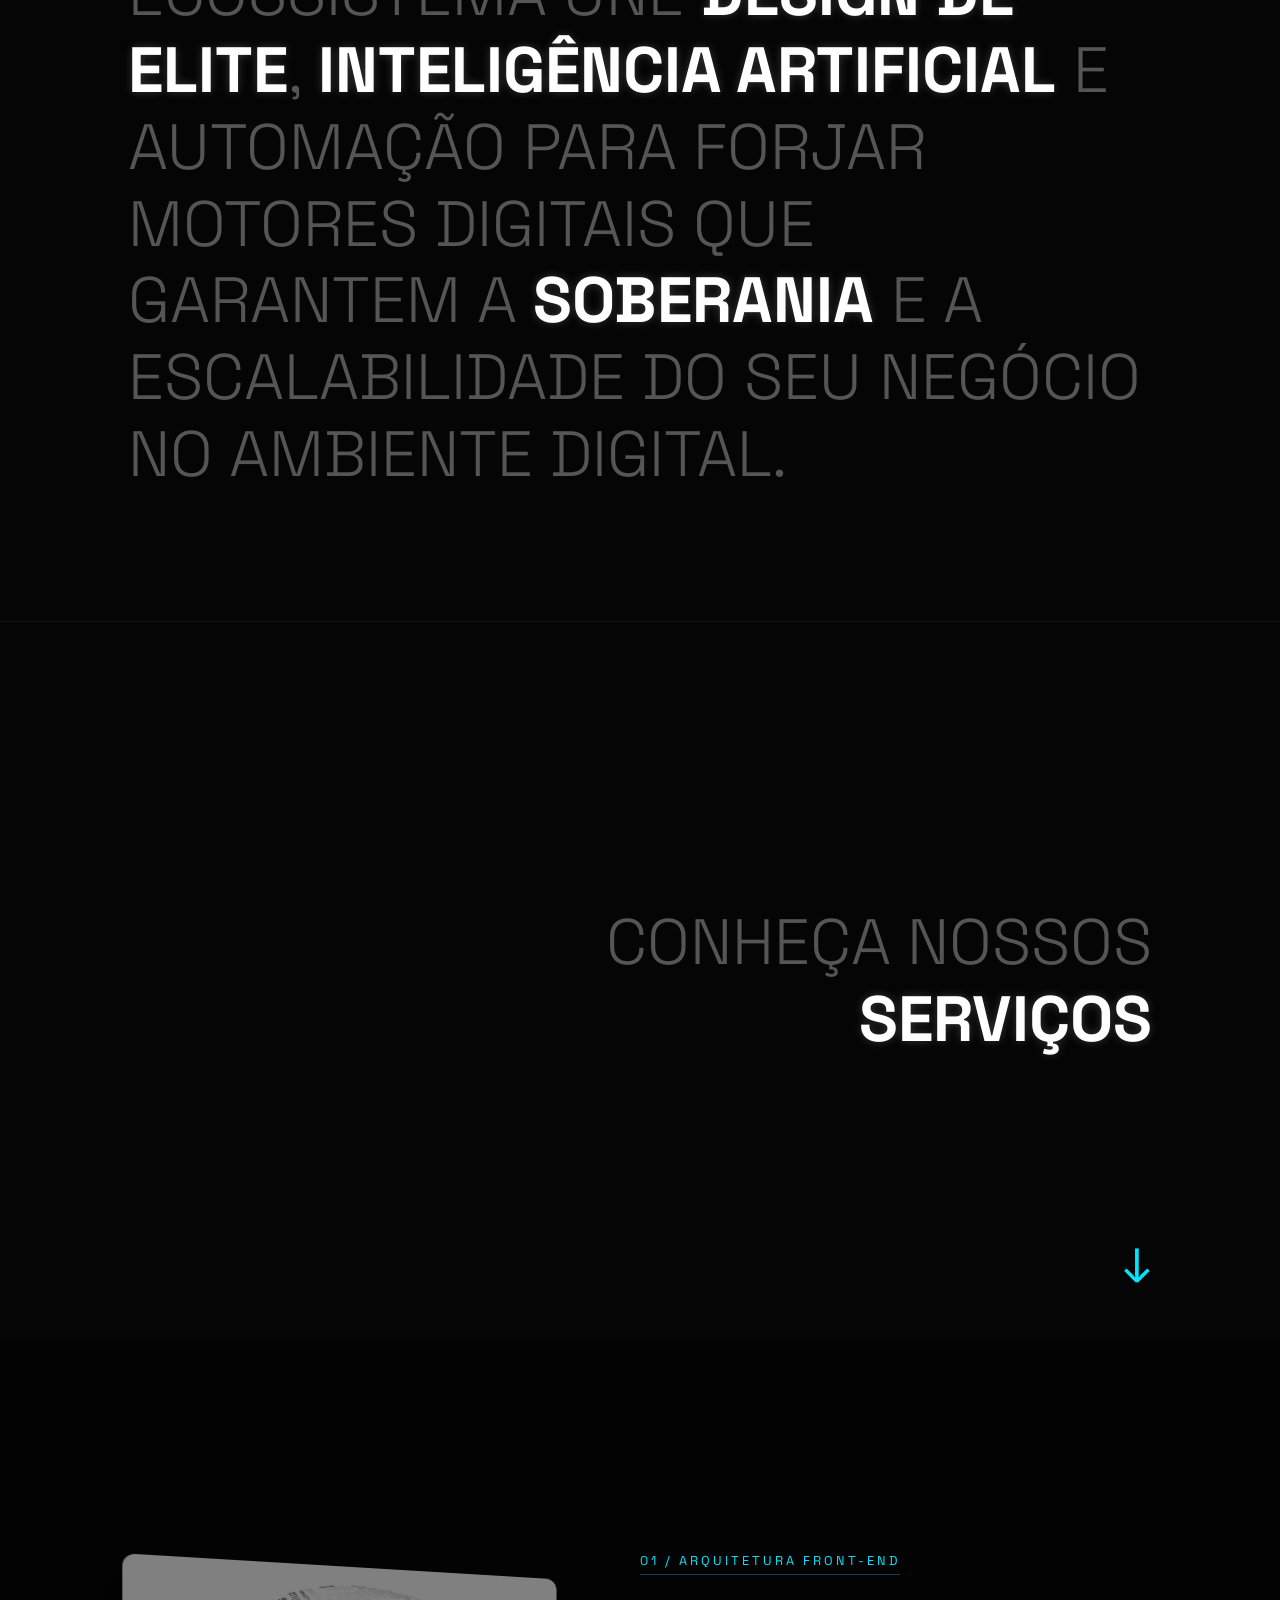
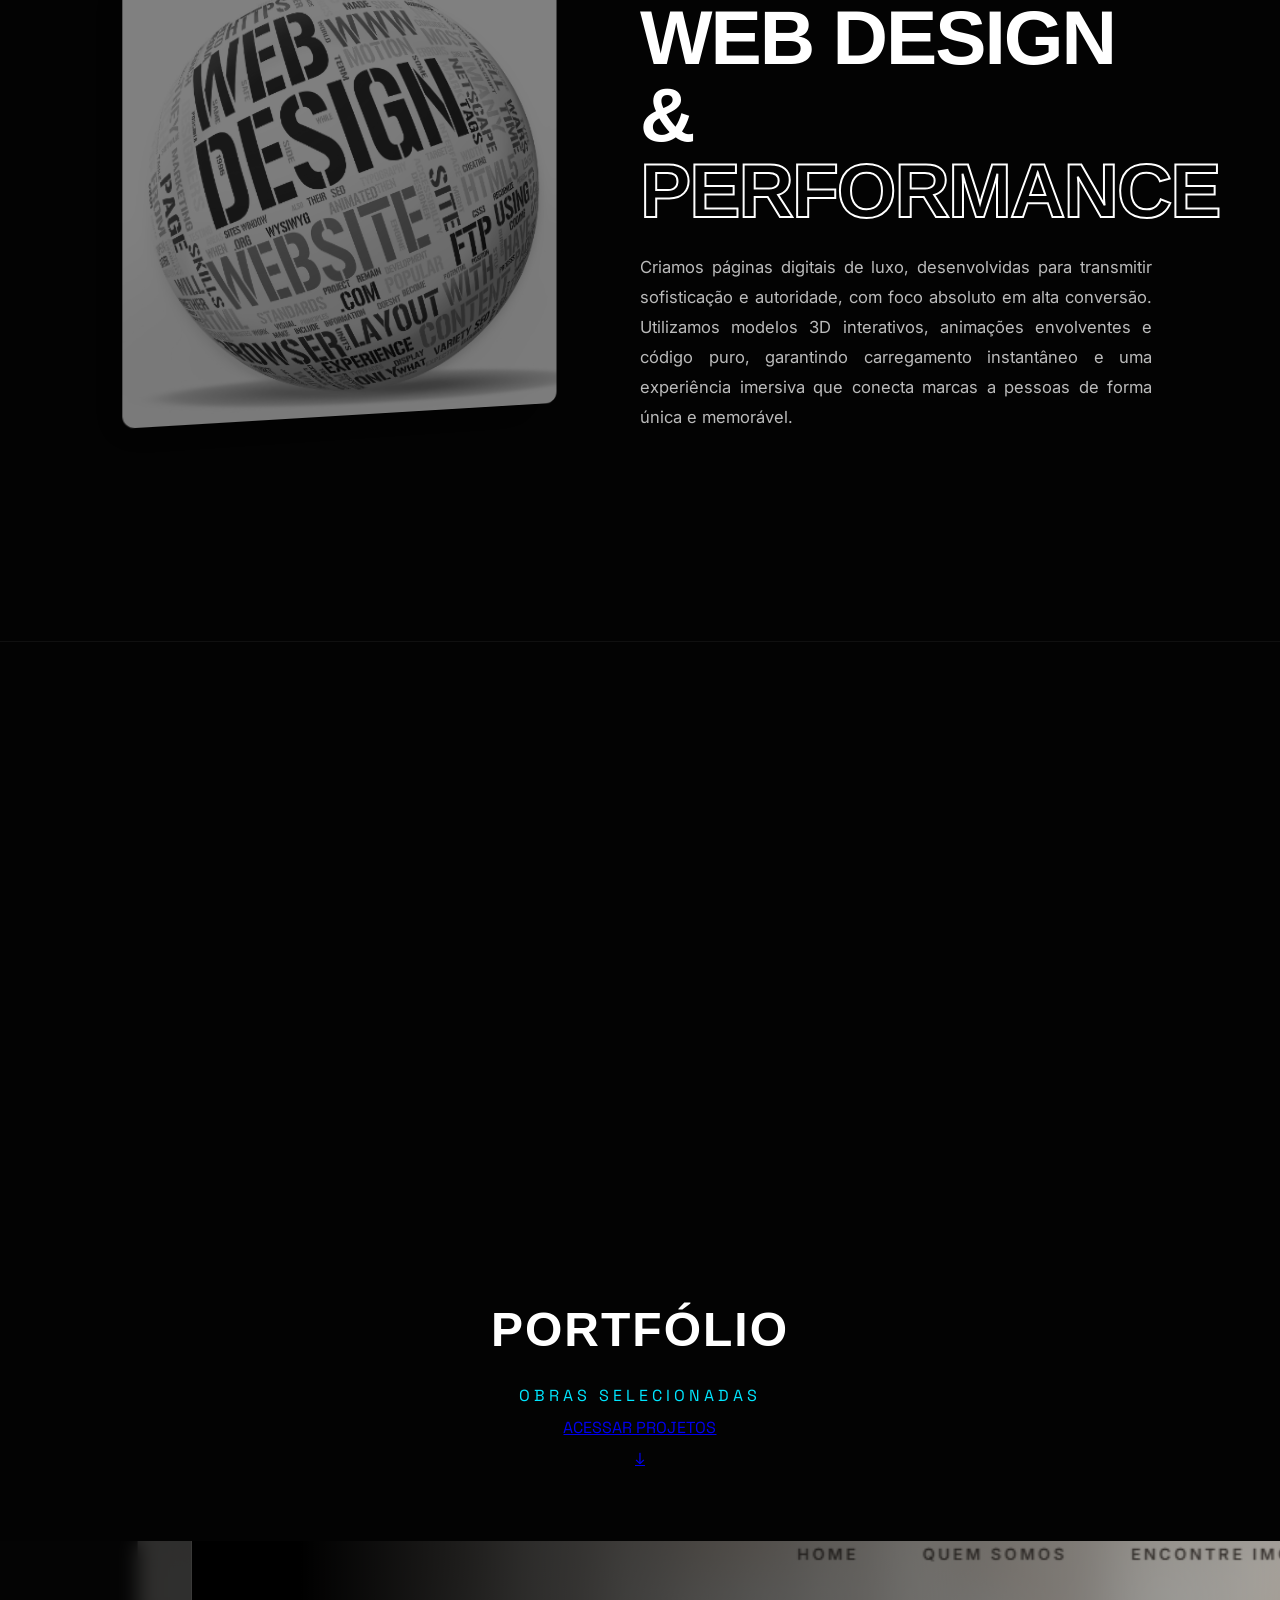
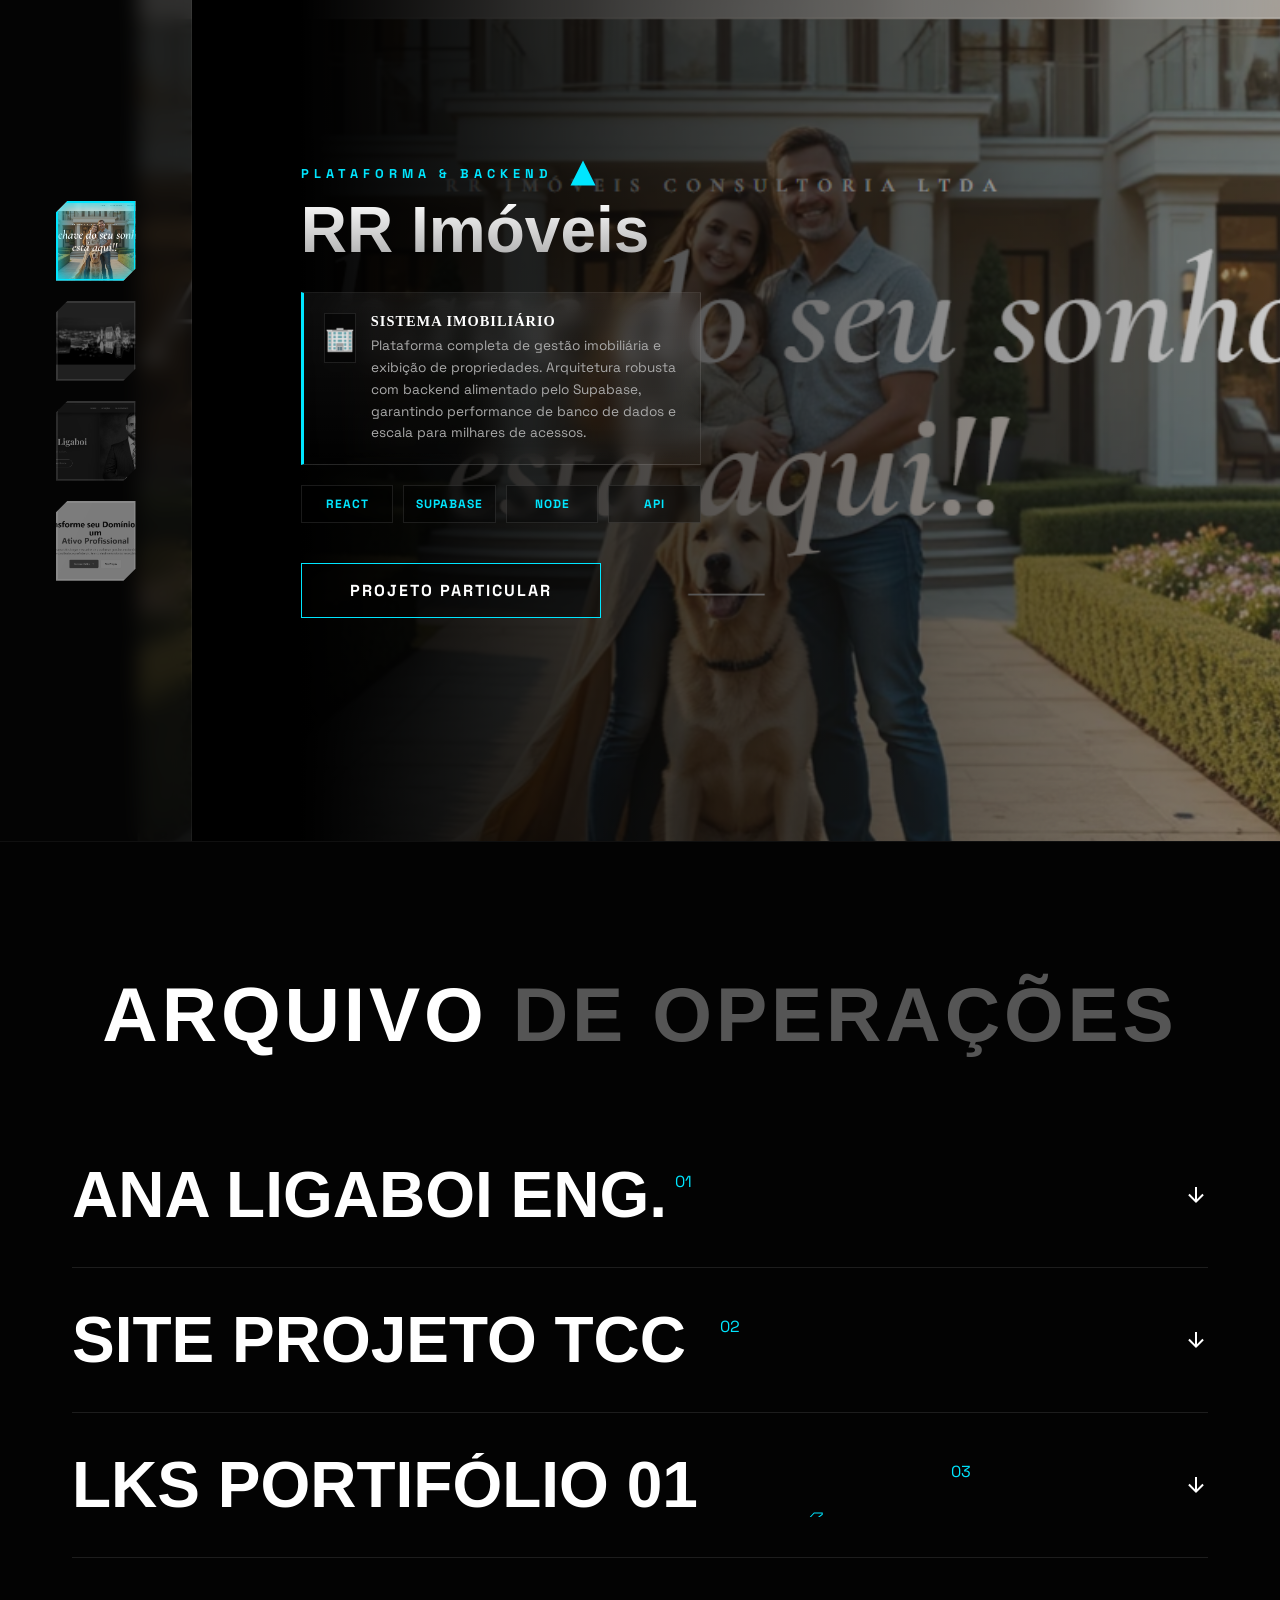
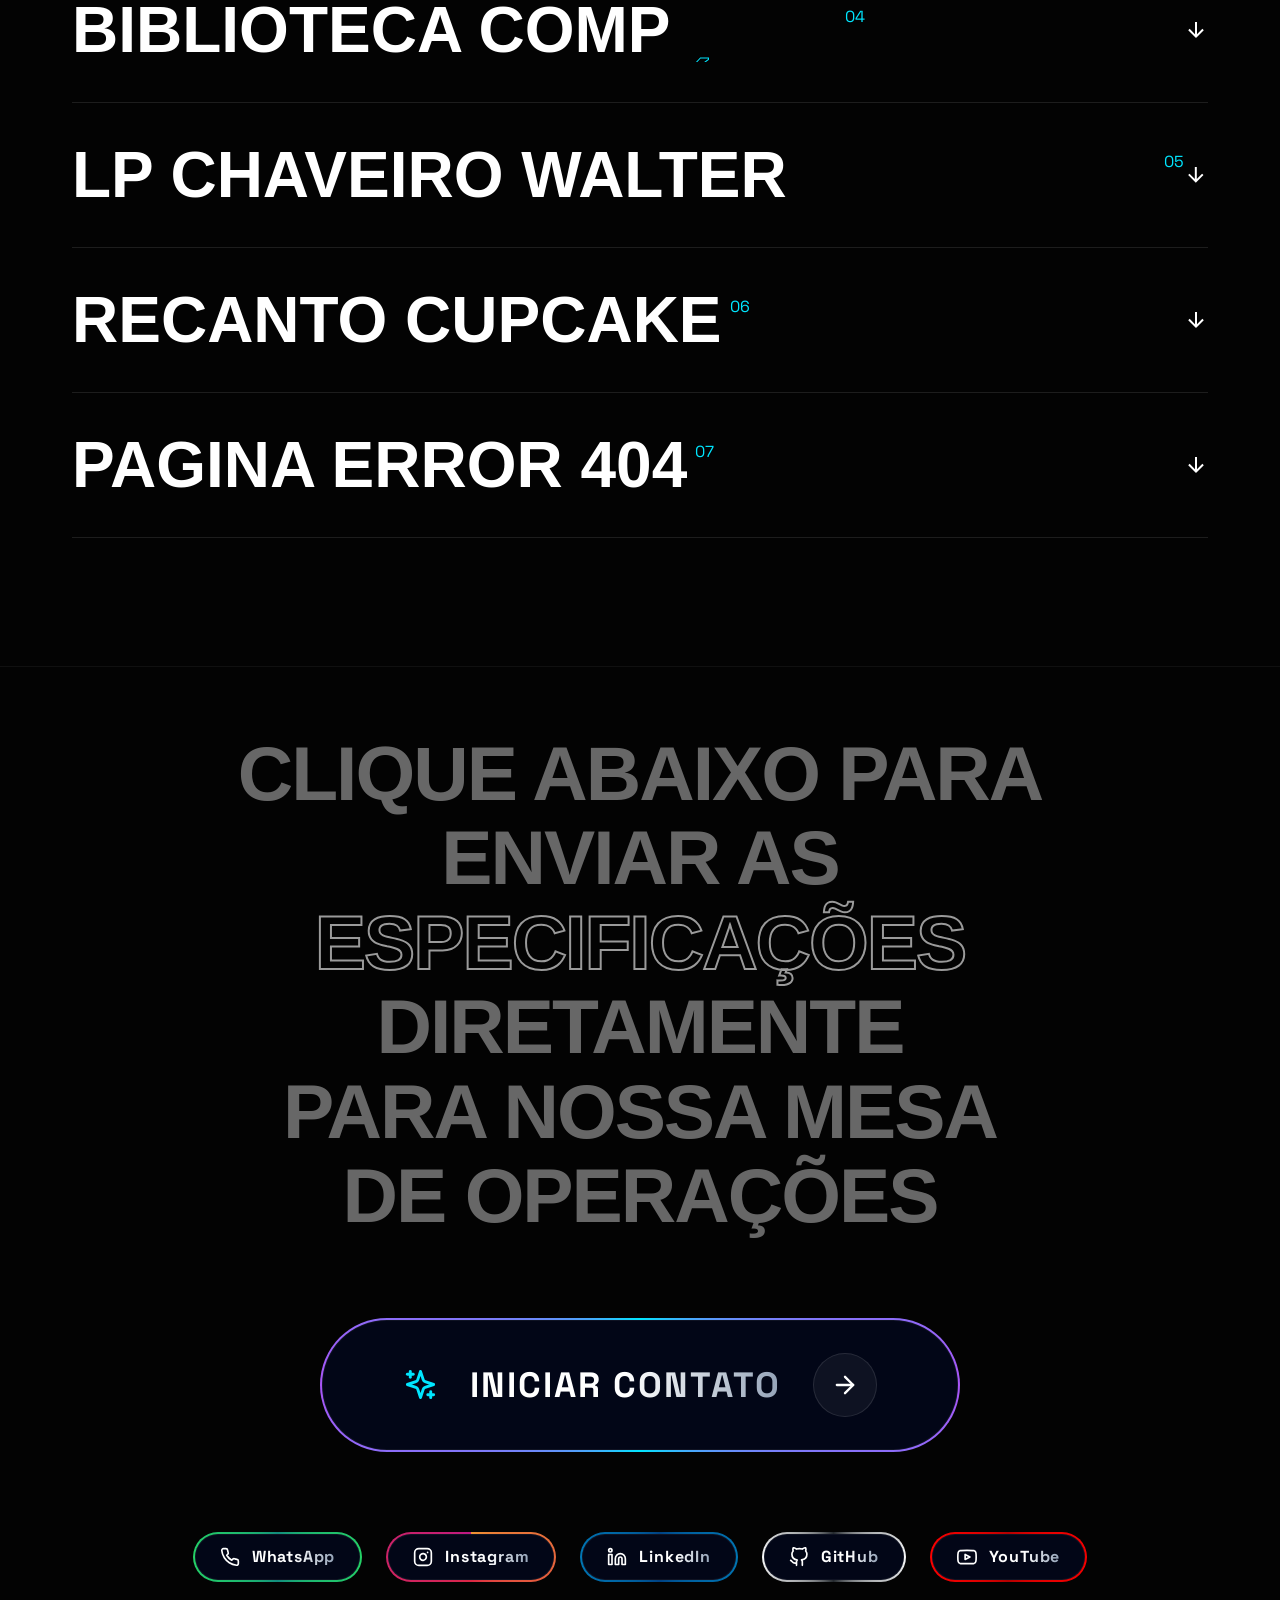
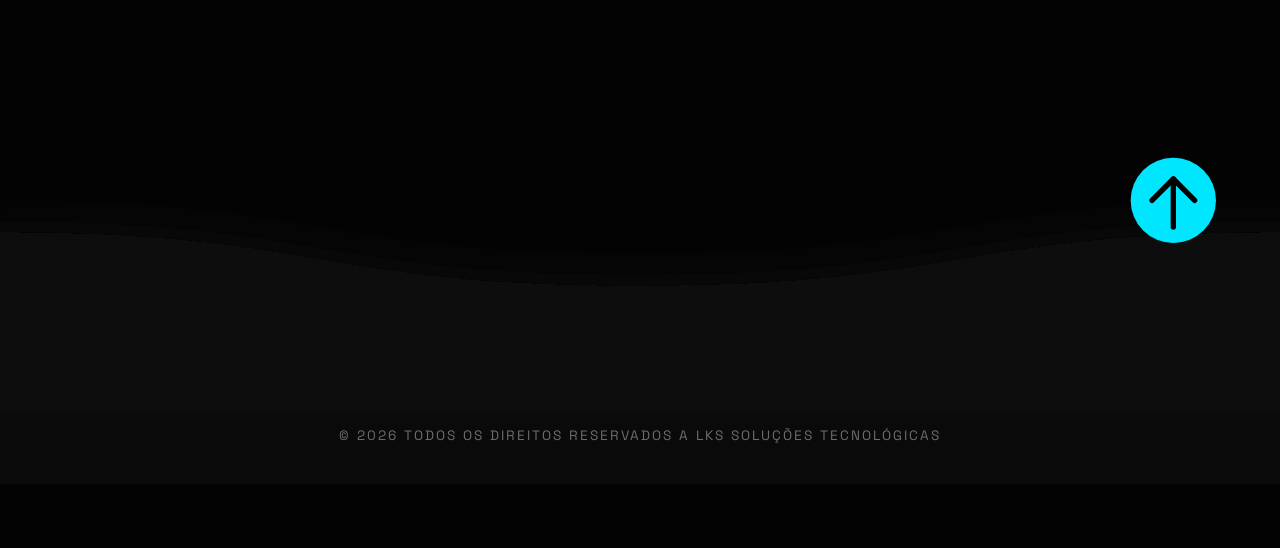
==== commit c3271c7b: "feat: integração do formspree com modal de vidro e tela de agradecimento cyberpunk" ====
--- a/index.html
+++ b/index.html
@@ -783,6 +783,9 @@
                     <p class="modal-desc">Insira seus dados para enviar sua mensagem para a central LKS.</p>
                     
                     <form id="lks-contact-form-v2" action="https://formspree.io/f/xbdpjezp" method="POST">
+                        
+                        <input type="hidden" name="_next" value="https://www.lkssoltech.com.br/agradecimento.html">
+
                         <div class="input-group">
                             <input type="text" id="nome-v2" name="nome" placeholder="NOME IDENTIFICADOR" required>
                         </div>
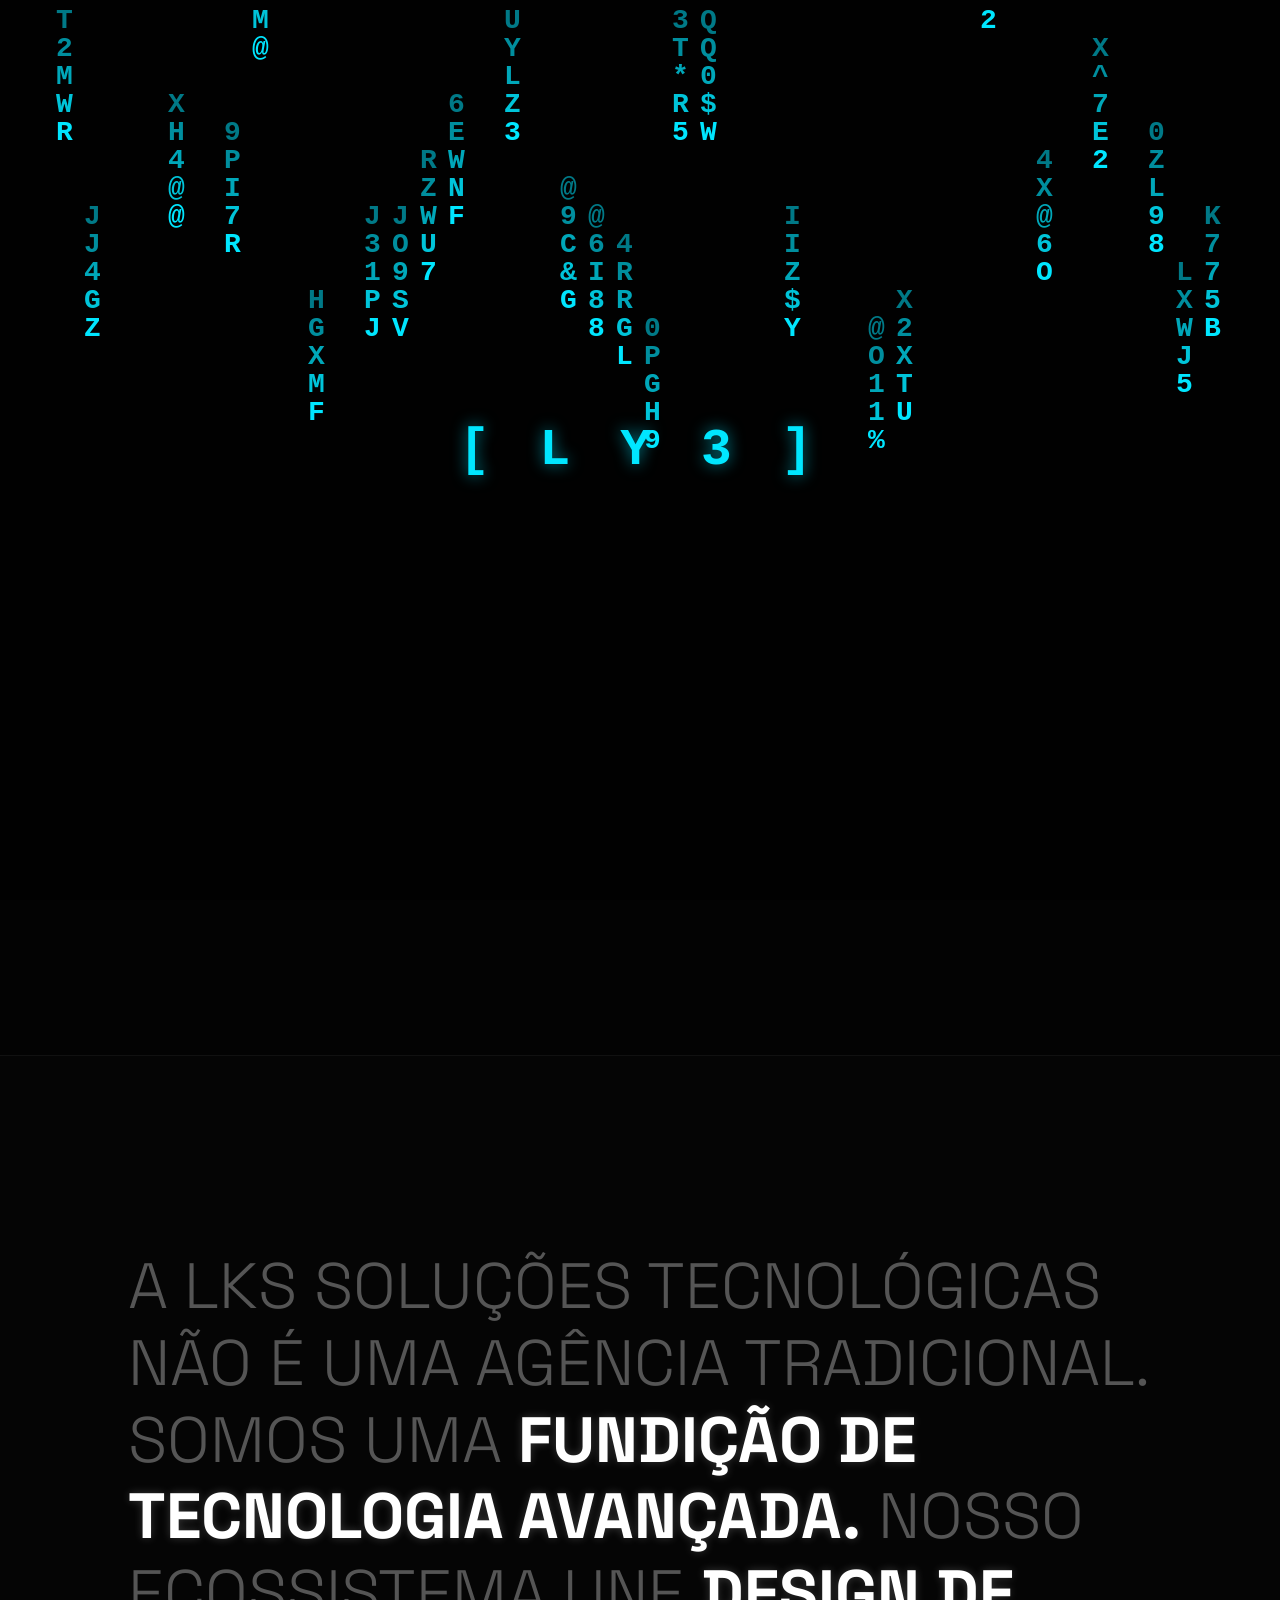
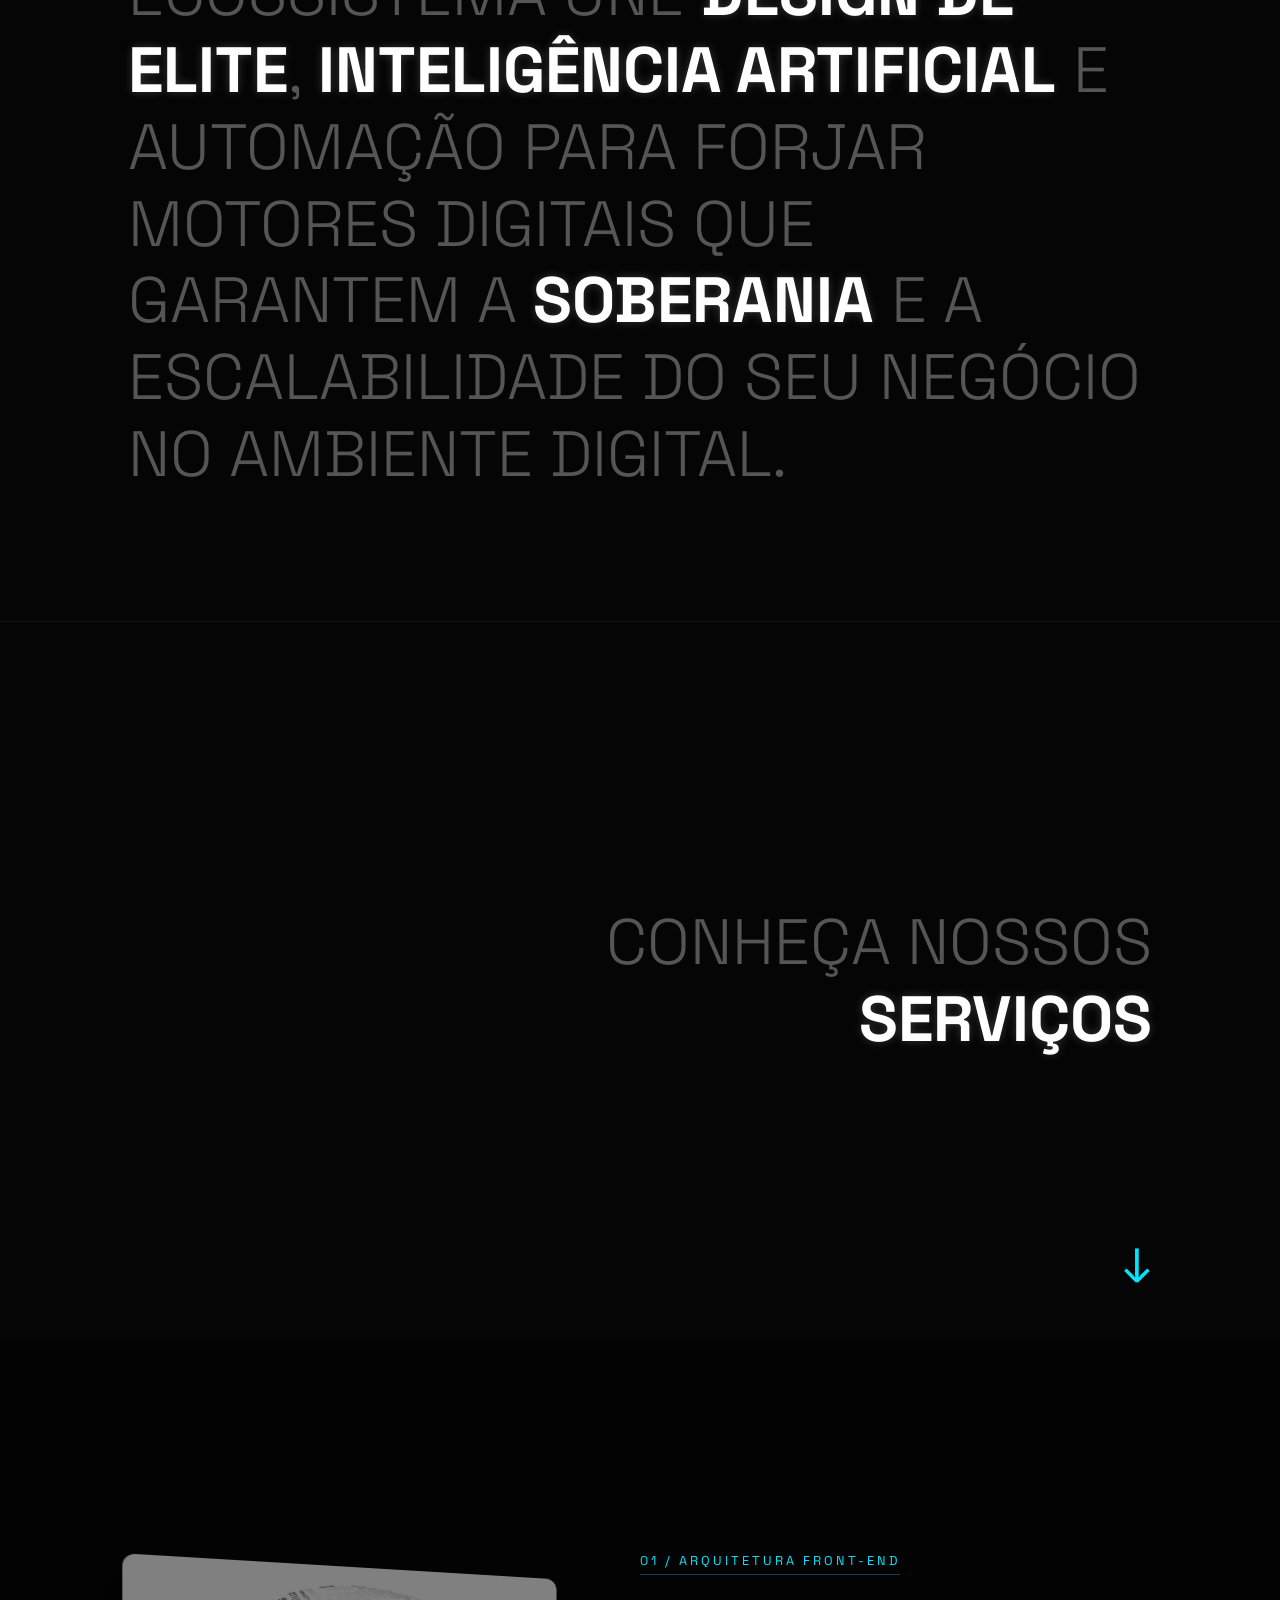
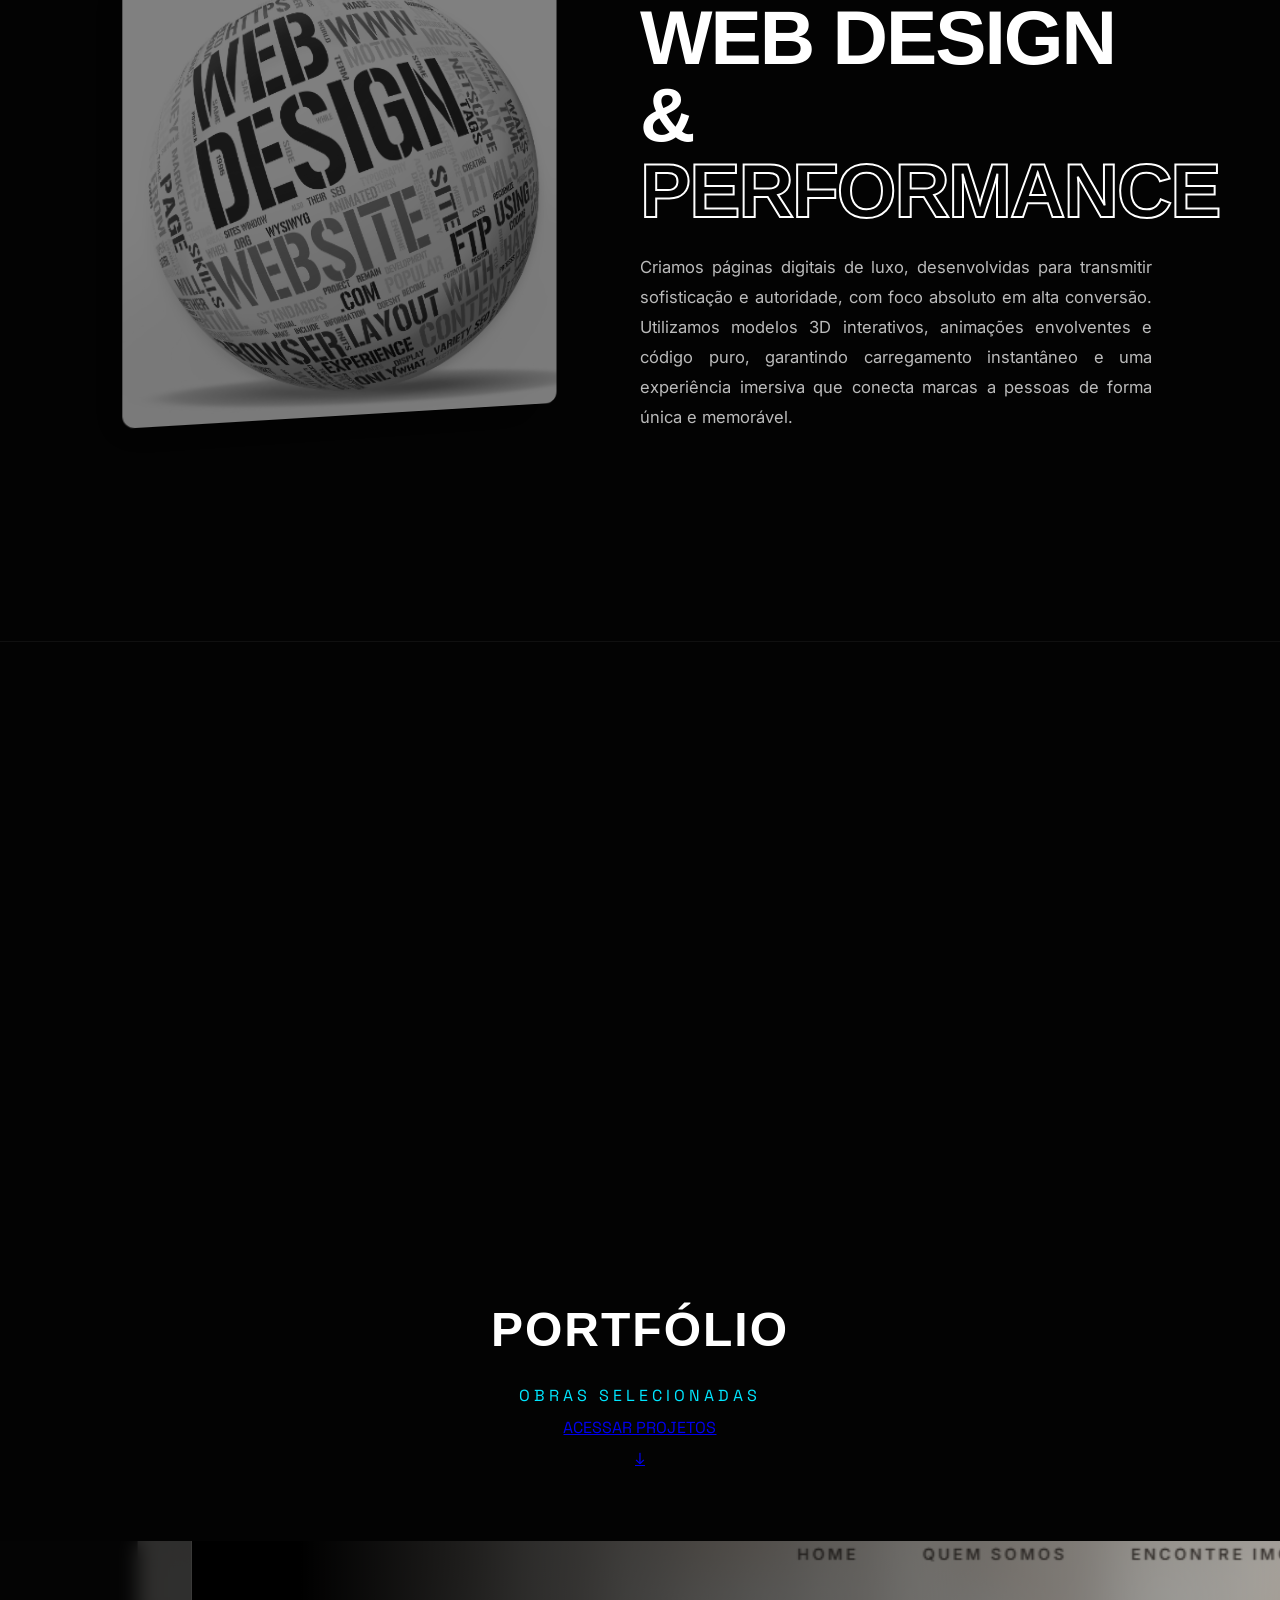
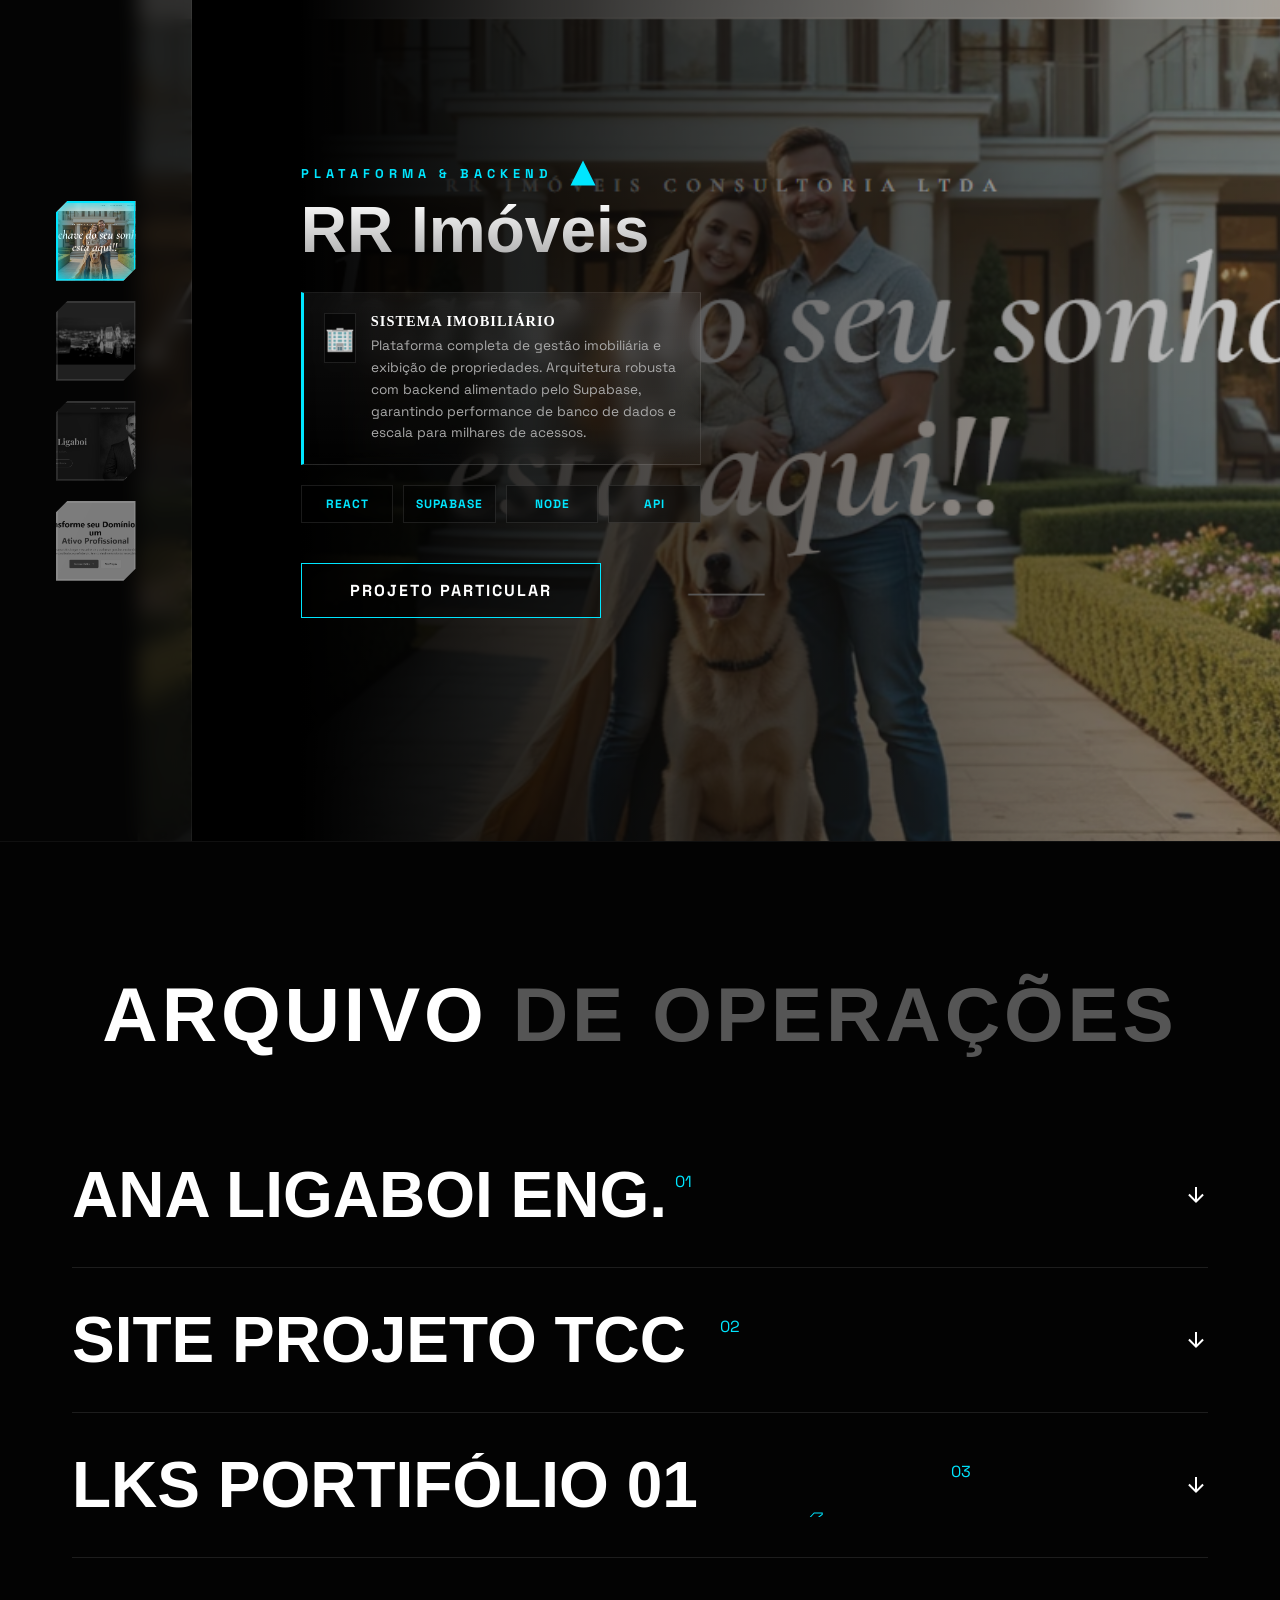
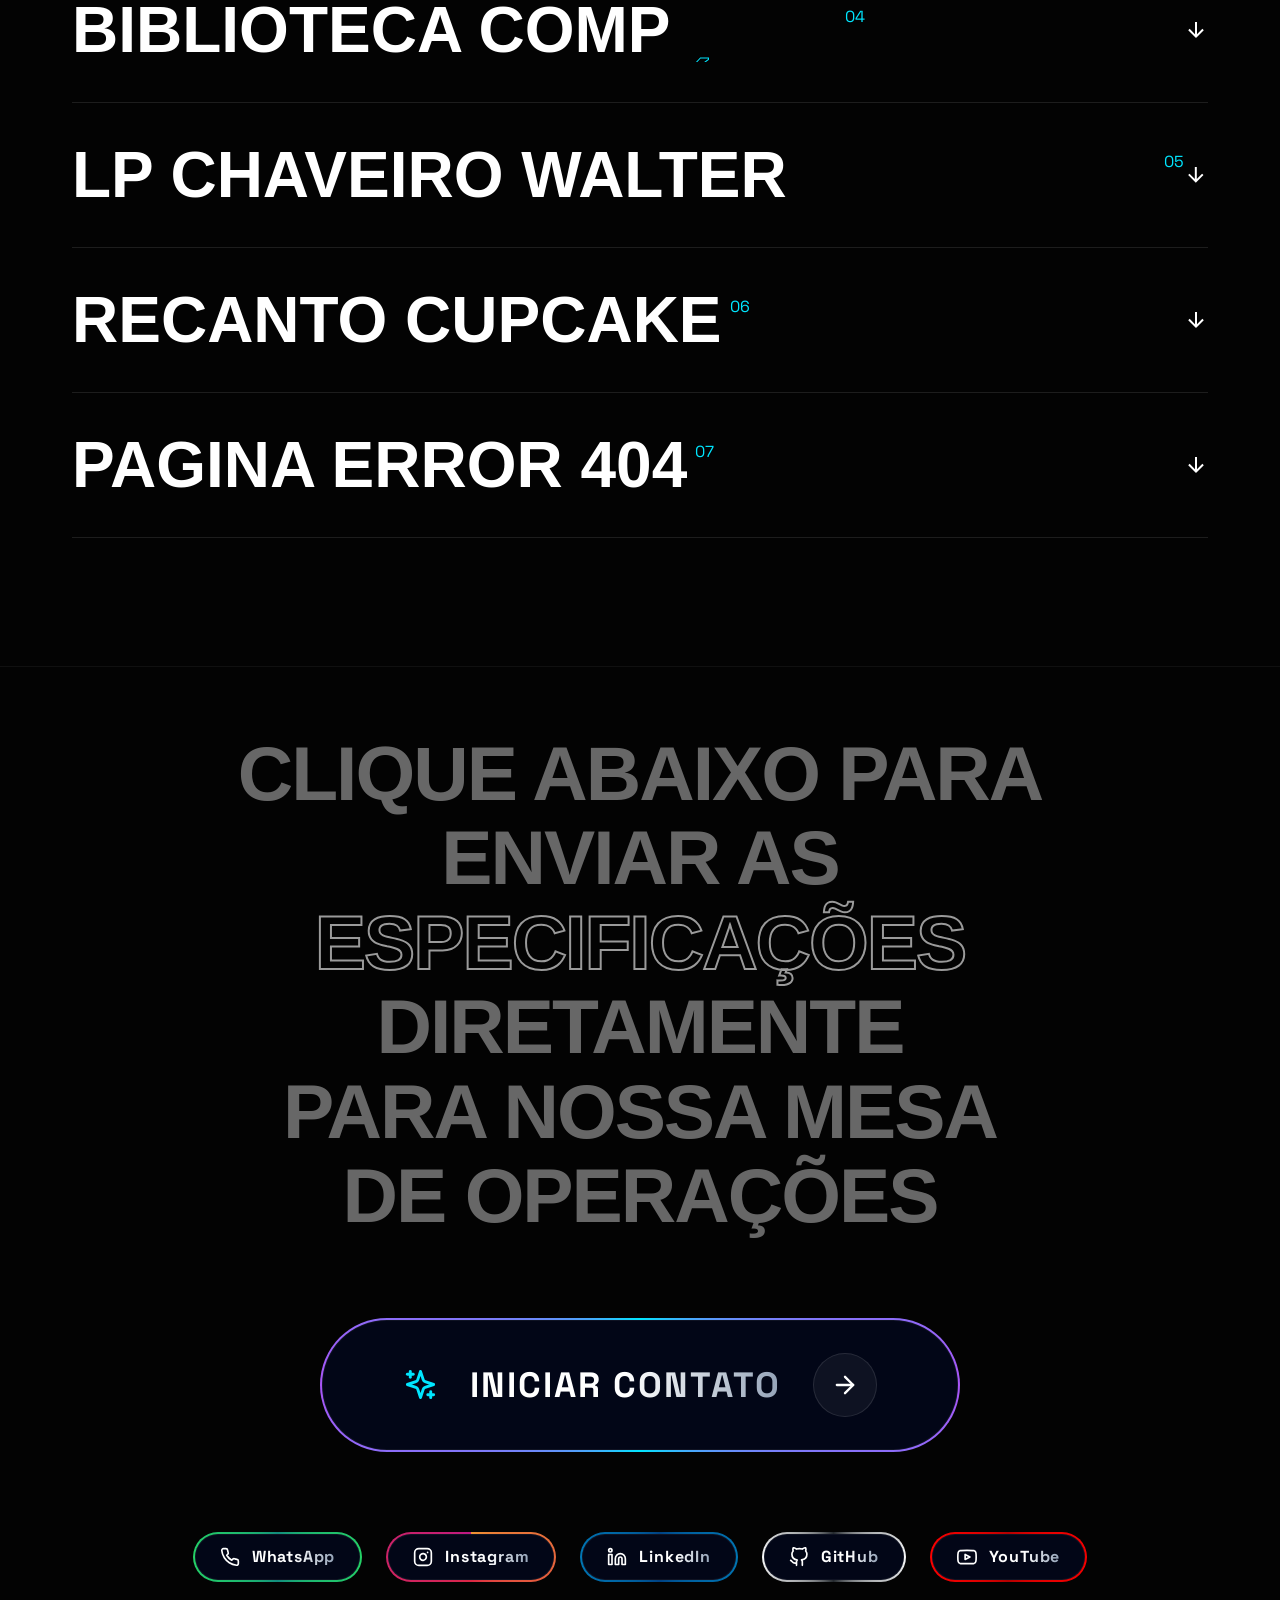
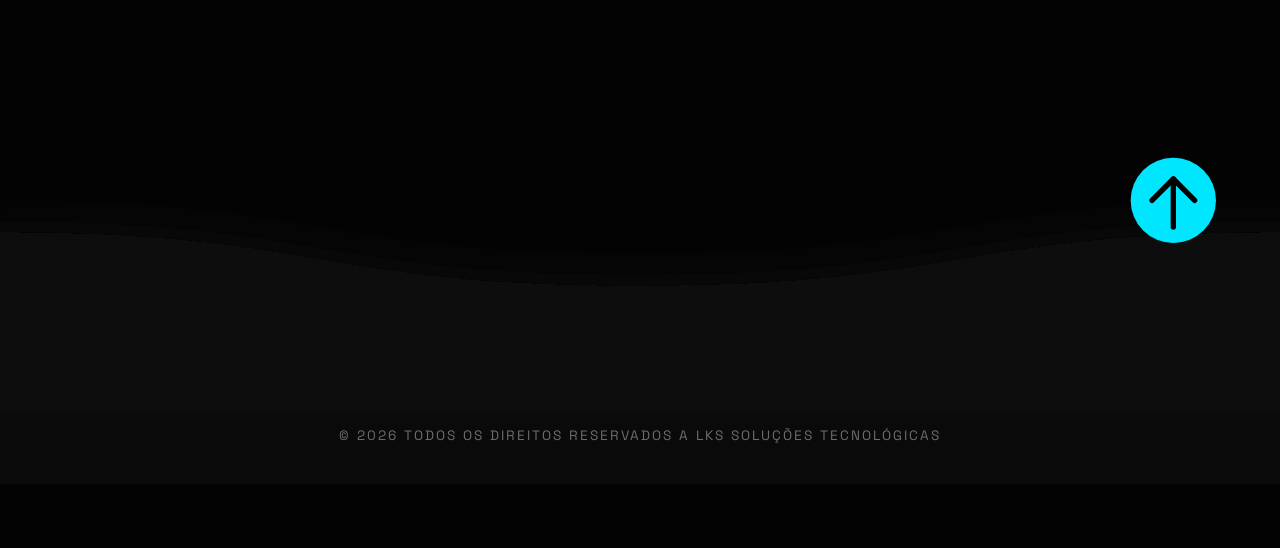
==== commit 472cb9aa: "feat: integração do formspree com modal de vidro e tela de agradecimento cyberpunk" ====
--- a/index.html
+++ b/index.html
@@ -784,7 +784,7 @@
                     
                     <form id="lks-contact-form-v2" action="https://formspree.io/f/xbdpjezp" method="POST">
                         
-                        <input type="hidden" name="_next" value="https://www.lkssoltech.com.br/agradecimento.html">
+                        <input type="hidden" name="_next" value="/agradecimento.html">
 
                         <div class="input-group">
                             <input type="text" id="nome-v2" name="nome" placeholder="NOME IDENTIFICADOR" required>
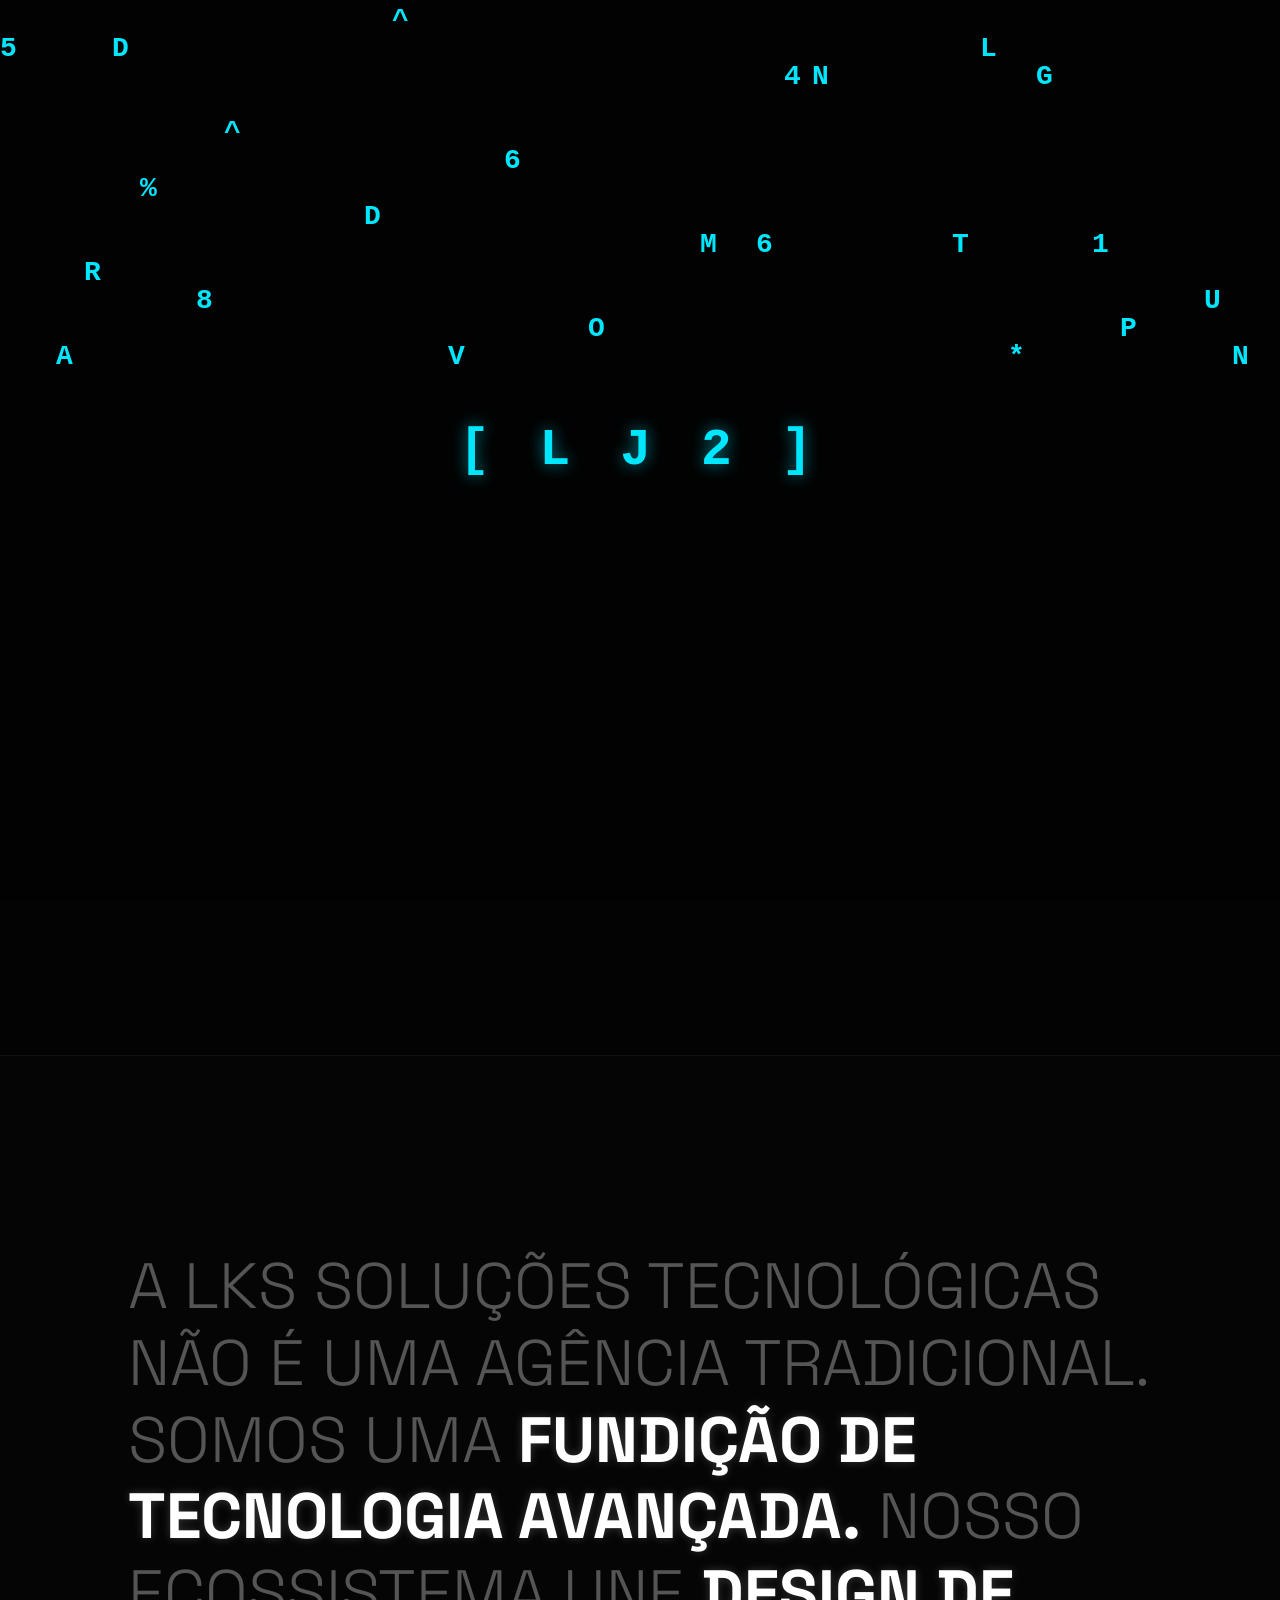
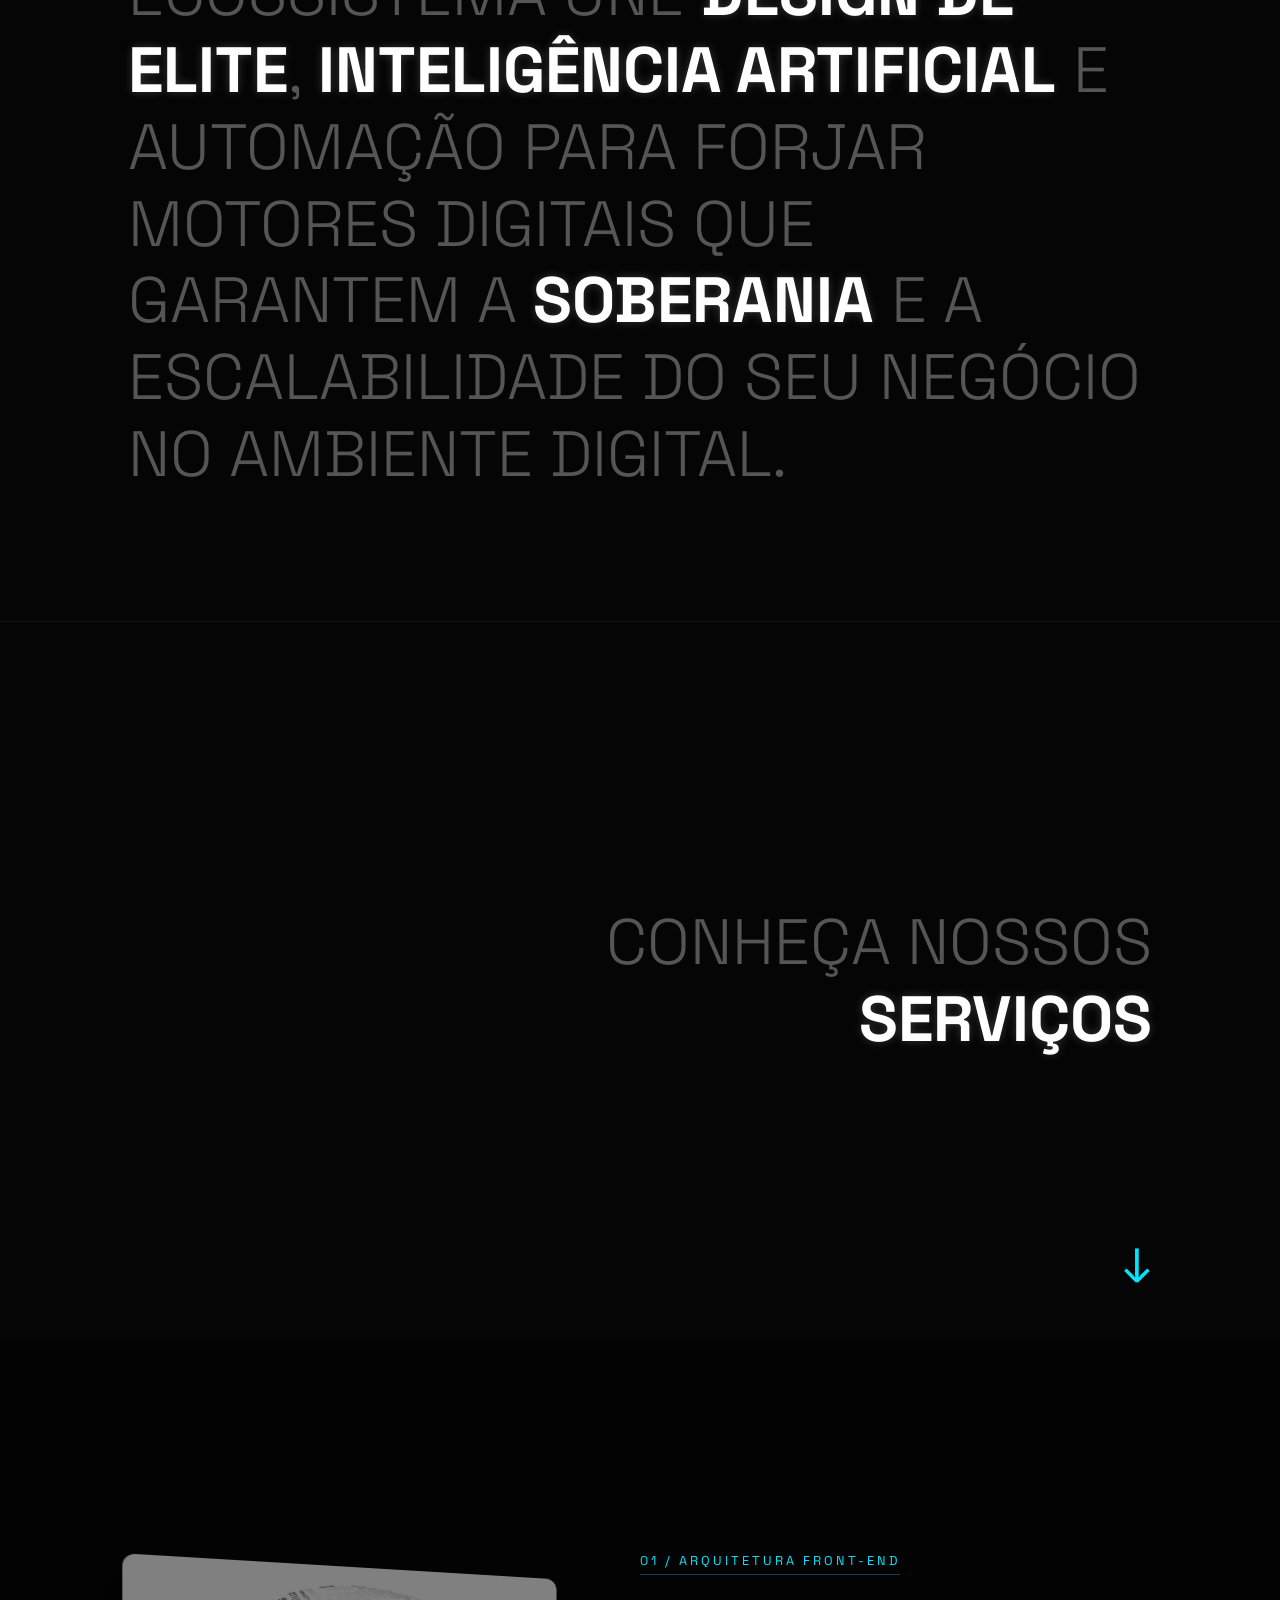
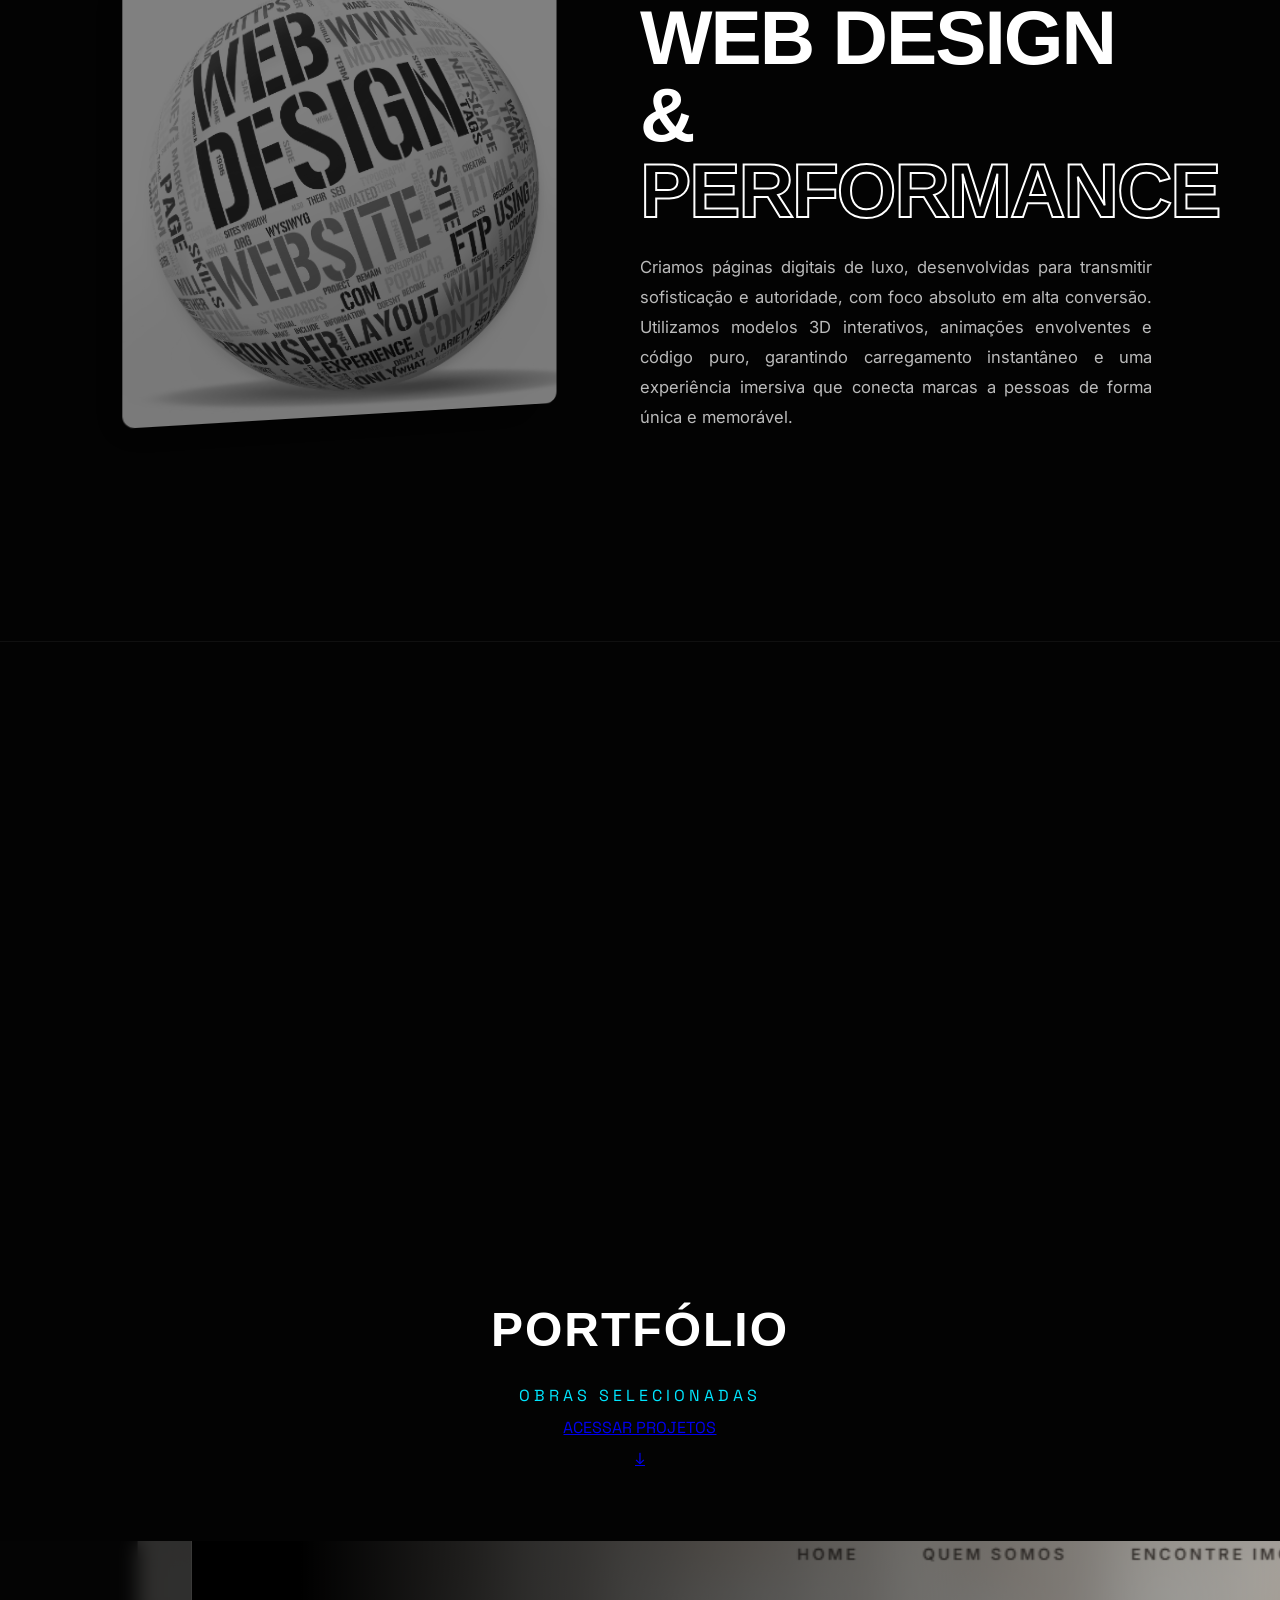
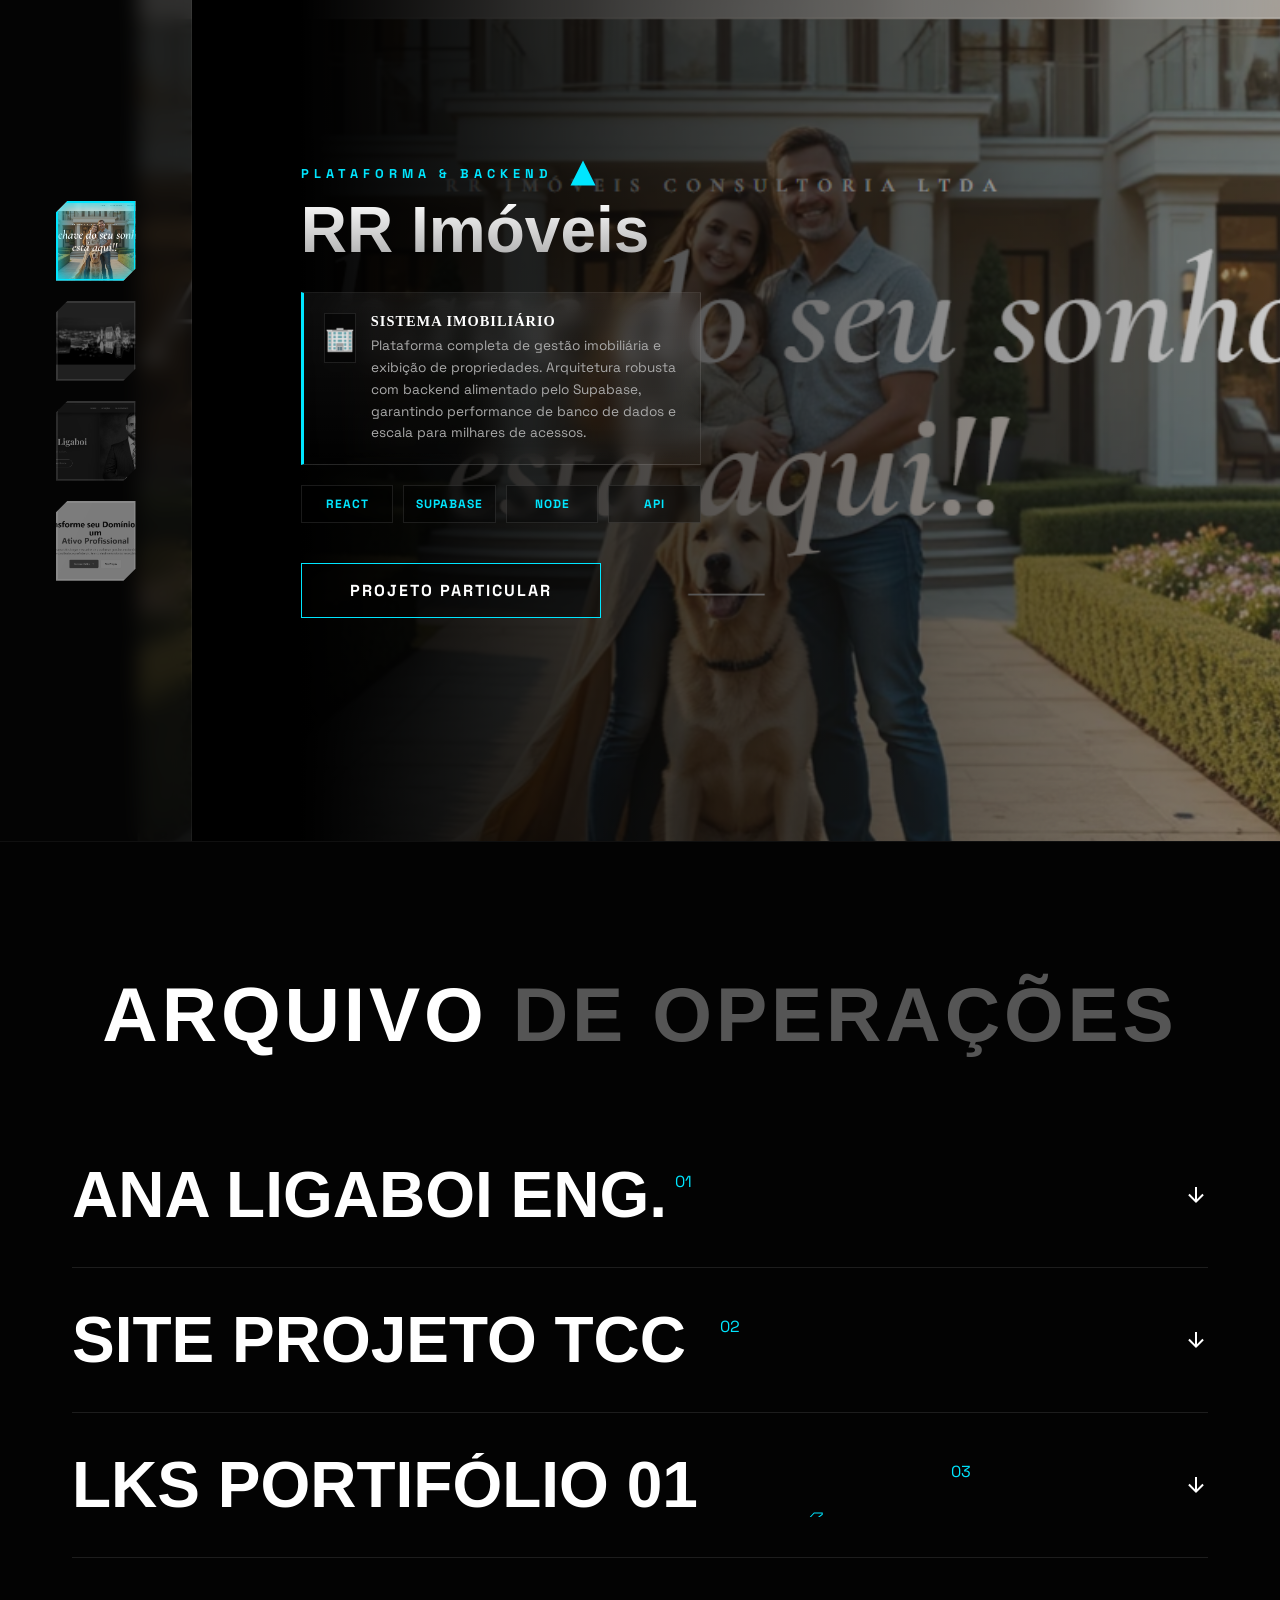
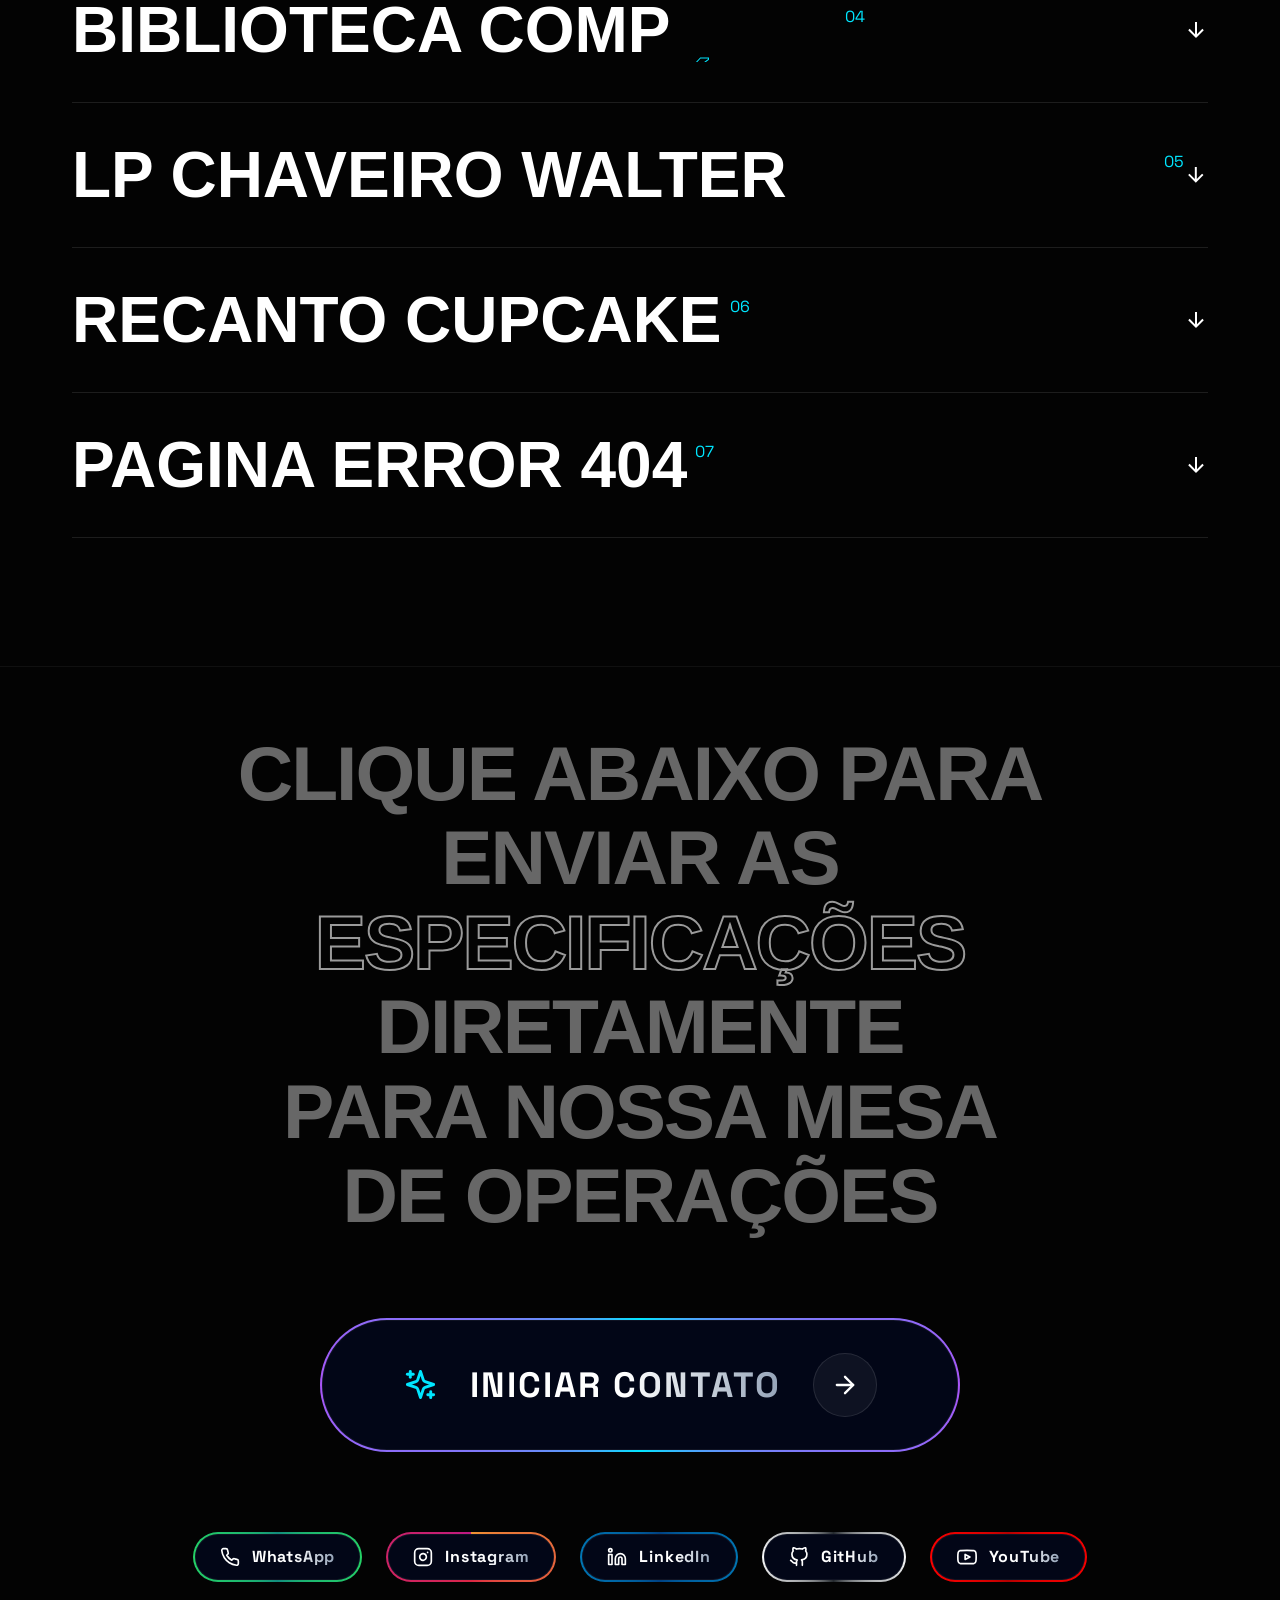
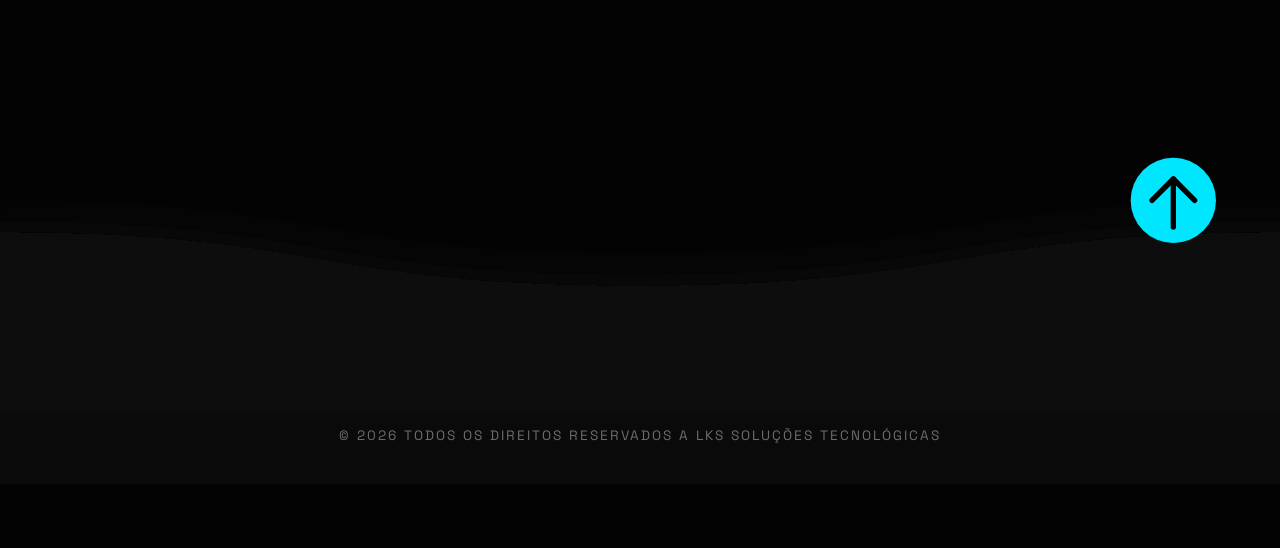
==== commit cf2cf9fc: "feat: tela de agradecimento corrigida" ====
--- a/index.html
+++ b/index.html
@@ -785,7 +785,7 @@
                     <form id="lks-contact-form-v2" action="https://formspree.io/f/xbdpjezp" method="POST">
                         
                         <input type="hidden" name="_next" value="/agradecimento.html">
-
+                    
                         <div class="input-group">
                             <input type="text" id="nome-v2" name="nome" placeholder="NOME IDENTIFICADOR" required>
                         </div>
